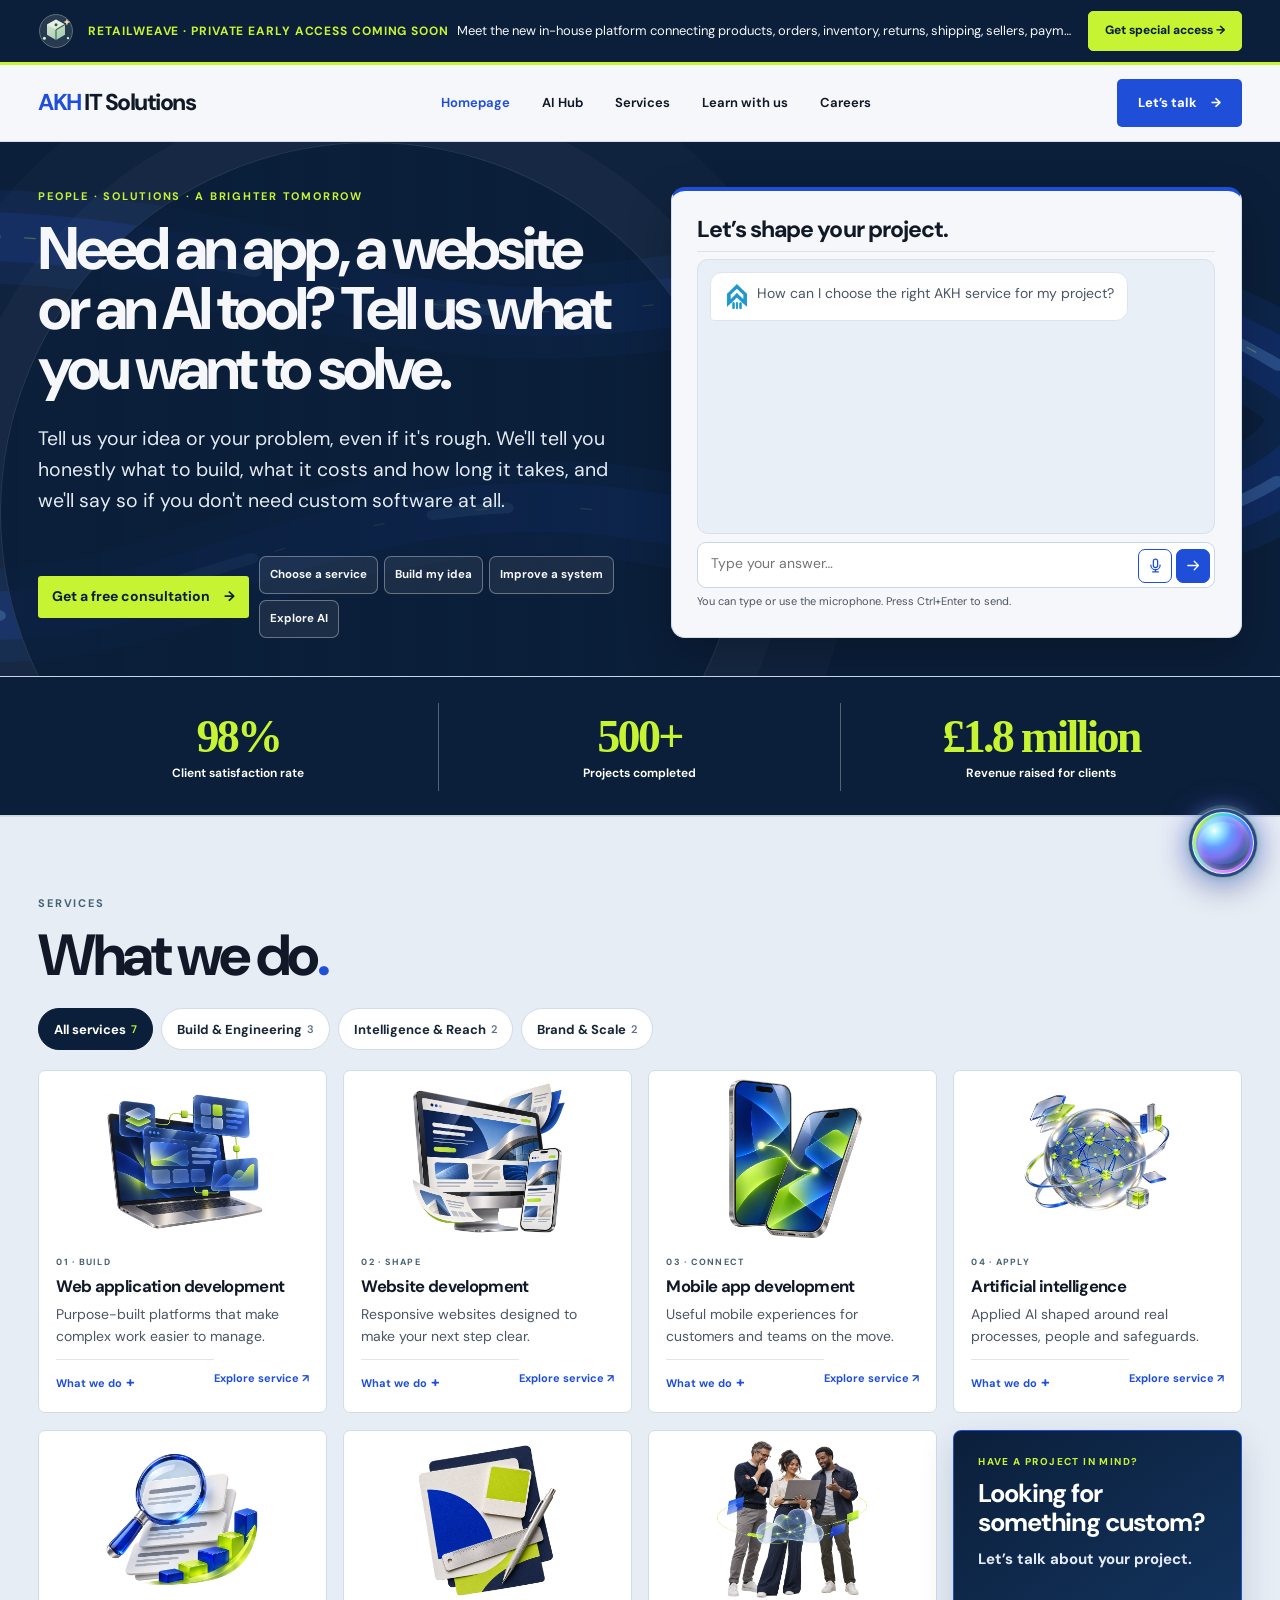
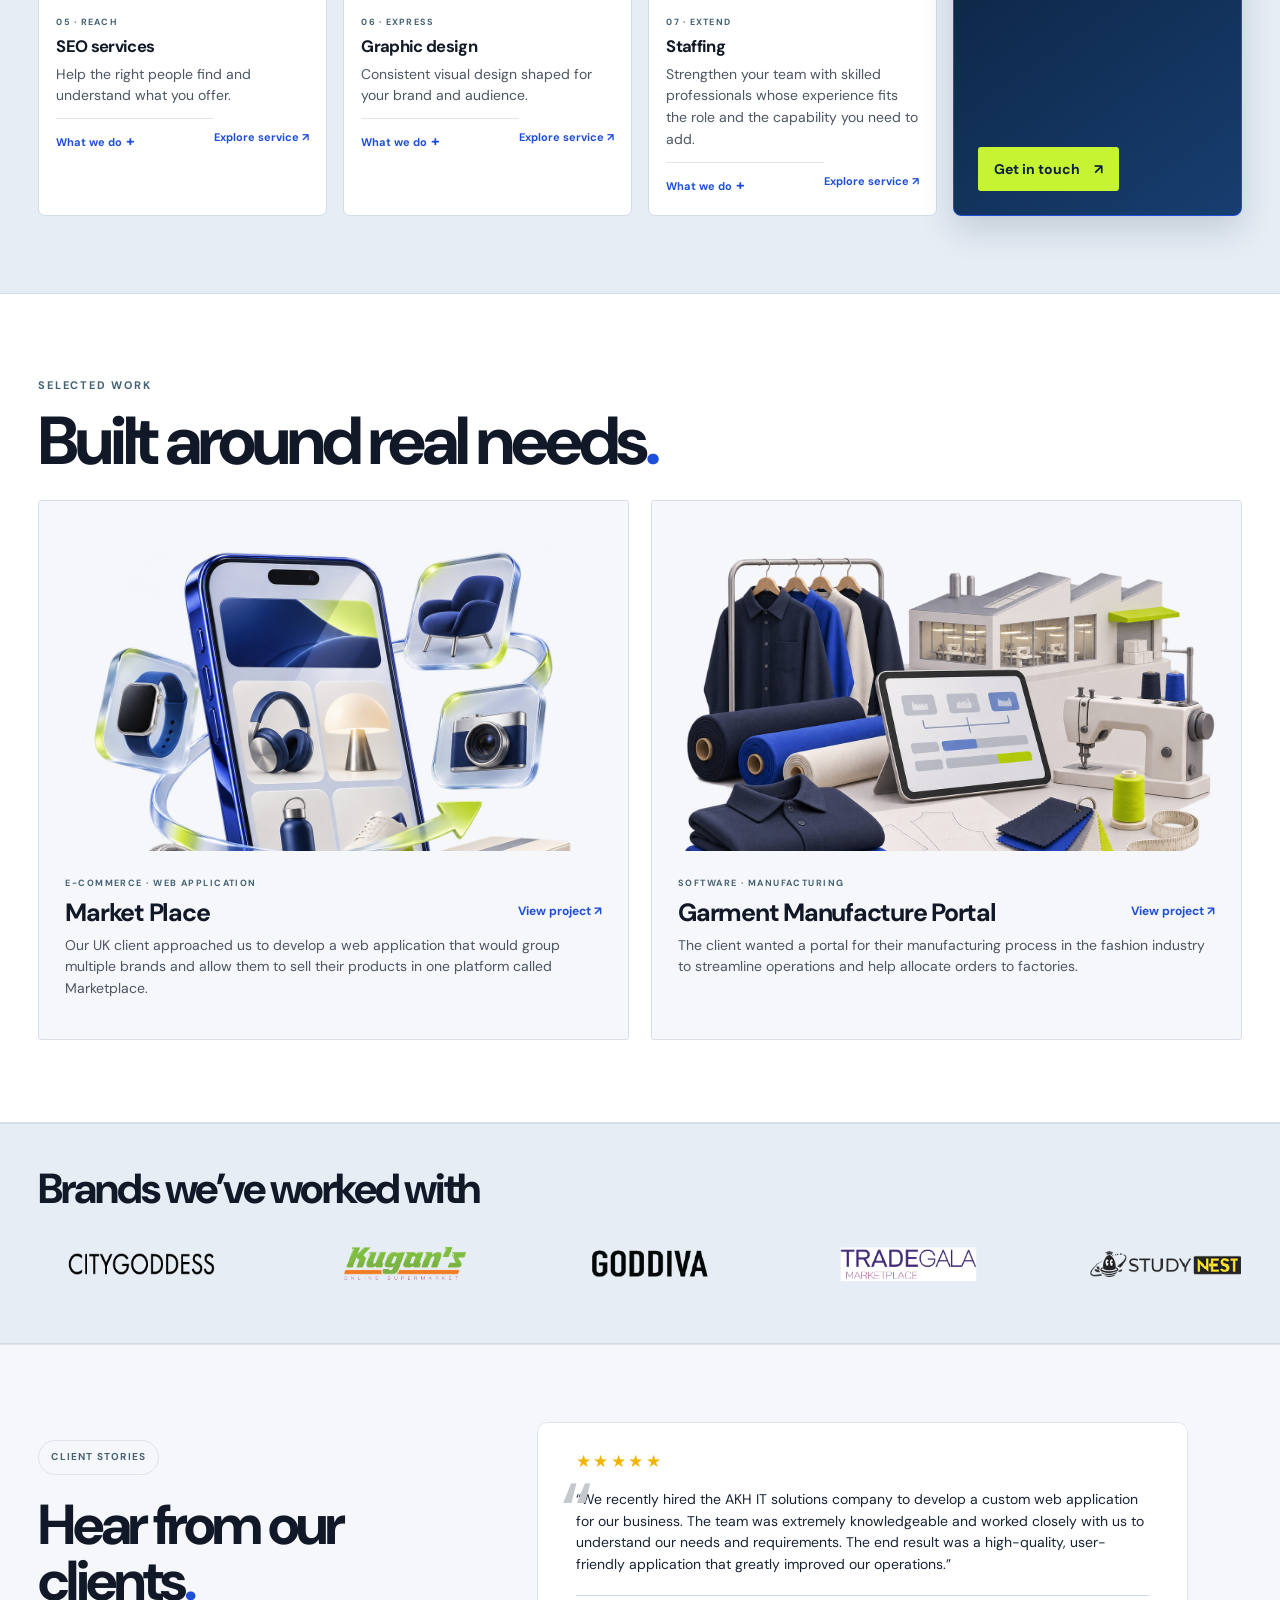
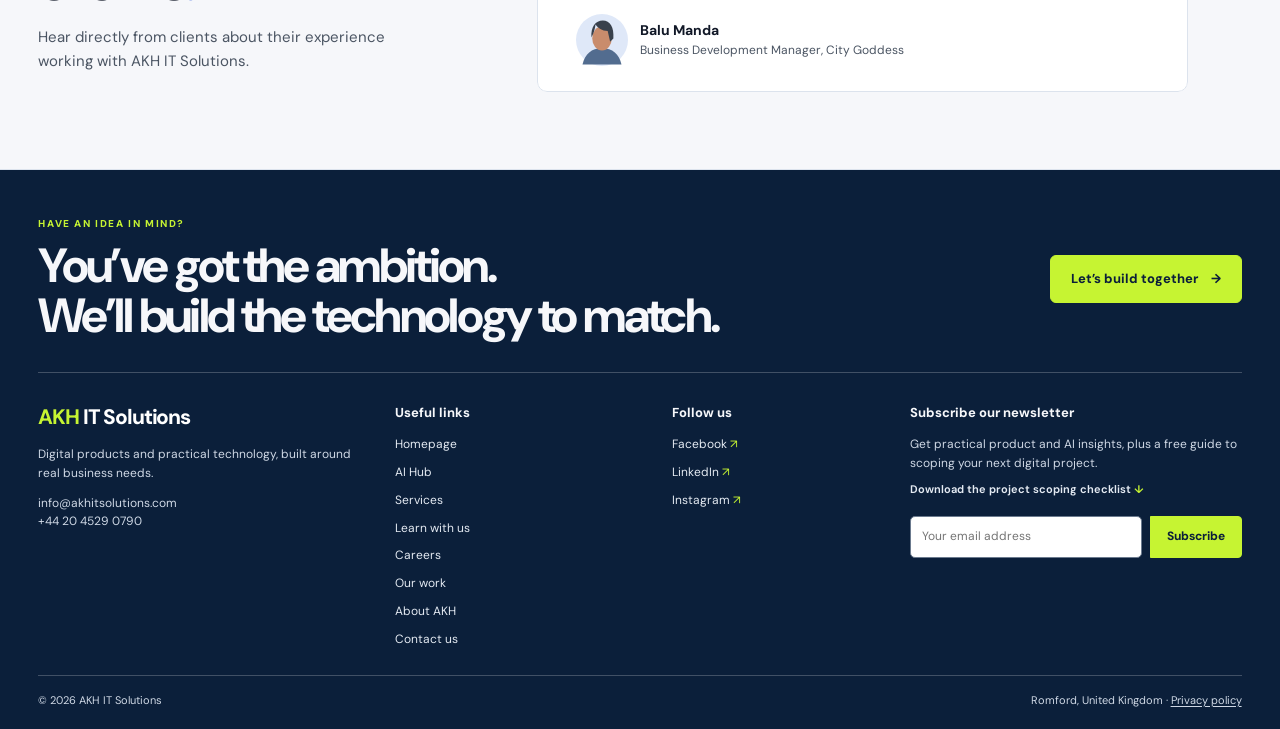
==== site/index.html @ 0c78fd1f "Polish homepage chat and site spacing" ====
<!doctype html>
<html lang="en">
<head>
  <meta charset="utf-8">
  <meta name="viewport" content="width=device-width, initial-scale=1">
  <meta name="theme-color" content="#0B1F3A">
  <meta name="description" content="AKH IT Solutions builds web applications, websites, mobile apps and practical AI solutions for businesses ready to move forward.">
  <meta name="keywords" content="software development, web applications, mobile apps, artificial intelligence, IT solutions">
  <meta name="author" content="akhitsolutions.com">
  <link rel="shortcut icon" href="website/images/favicon.ico">
  <title>Revamped AKHIT | Digital products and technology</title>
  <style>
    :root{--paper:#f8f6f1;--white:#fffefa;--ink:#141a22;--muted:#65707c;--line:#dedbd3;--blue:#205bd5;--blue-dark:#1748ad;--blue-soft:#e8eef8;--terra:#b86c53;--terra-soft:#f3e9e3;--sage:#617a68;--sage-soft:#e9eee8;--width:1380px;--sans:Arial,Helvetica,sans-serif;--display:Arial,Helvetica,sans-serif}
    *{box-sizing:border-box}html{scroll-behavior:smooth;scroll-padding-top:80px}body{margin:0;background:var(--paper);color:var(--ink);font:16px/1.55 var(--sans);-webkit-font-smoothing:antialiased}a{color:inherit;text-decoration:none}button,input,select,textarea{font:inherit}.wrap{width:min(var(--width),calc(100% - 9vw));margin:auto}.eyebrow{margin:0 0 14px;color:#717987;font-size:10px;font-weight:700;letter-spacing:.19em;text-transform:uppercase}.blue-dot{color:var(--blue)}
    .header{position:sticky;top:0;z-index:10;border-bottom:1px solid var(--line);background:rgba(248,246,241,.96);backdrop-filter:blur(10px)}.nav{min-height:76px;display:flex;align-items:center;justify-content:space-between;gap:24px}.brand{font-size:23px;font-weight:800;letter-spacing:-.065em;white-space:nowrap}.brand b{color:var(--blue)}.links{display:flex;align-items:center;gap:clamp(17px,2.8vw,40px);font-size:13px;font-weight:600}.links a:hover,.text-link:hover{color:var(--blue)}.cta{display:inline-flex;align-items:center;justify-content:center;gap:14px;min-height:48px;padding:0 21px;border:0;border-radius:5px;background:var(--blue);color:#fff;font-size:13px;font-weight:700;white-space:nowrap;cursor:pointer;transition:background .2s,transform .2s}.cta:hover{background:var(--blue-dark);transform:translateY(-1px)}.cta-secondary{border:1px solid #9da4ab;background:transparent;color:var(--ink)}.cta-secondary:hover{border-color:var(--ink);background:#fffefa;color:var(--ink)}
    .hero{padding:55px 0 0;background:radial-gradient(ellipse at 82% 0%,#edf0ec 0,transparent 45%),var(--paper)}.hero-grid{display:grid;grid-template-columns:1.04fr .78fr;gap:clamp(40px,6vw,105px);align-items:center}.hero-copy{max-width:740px}.hero h1{max-width:760px;margin:0 0 20px;font:750 clamp(48px,5.5vw,76px)/.99 var(--display);letter-spacing:-.075em}.hero-copy>p:not(.eyebrow){max-width:690px;margin:0 0 17px;color:#545f6c;font-size:clamp(18px,2vw,21px);line-height:1.48}.hero-answers{display:grid;grid-template-columns:1fr 1fr;gap:8px 16px;margin:0 0 22px;padding:0;list-style:none;color:#394653;font-size:12px;line-height:1.42}.hero-answers li{position:relative;padding-left:17px}.hero-answers li:before{content:'✓';position:absolute;left:0;color:var(--blue);font-weight:800}.hero-actions{display:flex;flex-wrap:wrap;gap:12px}.hero-actions .cta{min-width:205px}.hero-actions .cta-secondary{min-width:180px}.hero-actions .play{display:inline-grid;width:21px;height:21px;place-items:center;border:1px solid currentColor;border-radius:50%;font-size:9px}.hero-form{padding:25px 27px;border:1px solid var(--line);border-radius:10px;background:var(--white);box-shadow:0 18px 50px #29251e0d}.hero-form h2{margin:0 0 6px;font:700 25px/1.2 var(--display);letter-spacing:-.05em}.form-intro{margin:0 0 18px;color:var(--muted);font-size:13px}.field{display:block;margin:0 0 13px}.field-label{display:block;margin:0 0 6px;color:#505a65;font-size:11px;font-weight:700}.field input,.field select,.field textarea{display:block;width:100%;padding:11px 12px;border:1px solid #d9d7d0;border-radius:4px;background:#fffefa;color:var(--ink);font:13px var(--sans)}.field textarea{min-height:82px;resize:vertical}.field input:focus,.field select:focus,.field textarea:focus{outline:2px solid #a9c2f4;outline-offset:1px;border-color:var(--blue)}.brief-wrap{position:relative}.brief-wrap textarea{padding-right:82px}.voice-button{position:absolute;right:8px;bottom:8px;display:inline-flex;align-items:center;gap:5px;padding:6px 8px;border:1px solid var(--line);border-radius:4px;background:#f7f5ef;color:#38424e;font-size:10px;font-weight:700;cursor:pointer}.voice-button:hover{border-color:var(--blue);color:var(--blue)}.voice-button[aria-pressed=true]{border-color:var(--terra);background:var(--terra-soft);color:#874d3b}.voice-disclosure{margin:-4px 0 12px;color:#6f7780;font-size:10px;line-height:1.45}.voice-status{min-height:16px;margin:-7px 0 8px;color:#425978;font-size:10px}.form-submit{width:100%;min-height:45px}.form-note{margin:9px 0 0;color:#77808a;font-size:10px;line-height:1.45}
    .proof-band{padding:21px 0 17px;background:linear-gradient(110deg,#18232e,#234b42 70%,#315f50);color:#f7f5ef}.proof-grid{display:grid;grid-template-columns:repeat(3,1fr)}.proof-item{padding:5px 26px;border-right:1px solid #ffffff30;text-align:center}.proof-item:first-child{padding-left:0}.proof-item:last-child{padding-right:0;border:0}.proof-value{display:block;color:#f4c5ae;font:750 clamp(26px,3vw,37px)/1.1 var(--display);letter-spacing:-.06em}.proof-label{display:block;margin-top:4px;color:#f1f0e9;font-size:12px;font-weight:650}.proof-note{margin:12px 0 0;color:#d0d7d0;font-size:9px;text-align:center;letter-spacing:.04em}
    .services{padding:24px 0 27px;border-bottom:1px solid var(--line);background:#f0ede6}.service-grid{display:grid;grid-template-columns:repeat(6,1fr)}.service{min-width:0;padding:3px 15px;border-right:1px solid #d8d4cc}.service:first-child{padding-left:0}.service:last-child{padding-right:0;border:0}.service small{display:block;margin-bottom:8px;color:var(--blue);font-size:9px;font-weight:700;letter-spacing:.11em}.service h2{margin:0 0 4px;font:700 14px/1.25 var(--display);letter-spacing:-.03em}.service p{margin:0;color:var(--muted);font-size:10px;line-height:1.4}.service:hover h2{color:var(--blue)}
    .impact{padding:58px 0 61px;background:linear-gradient(130deg,#e8eee8 0%,#f0ede6 55%,#f4e9e2 100%);border-bottom:1px solid var(--line)}.impact-head{display:grid;grid-template-columns:1fr .82fr;gap:36px;align-items:end;margin-bottom:24px}.impact-head h2,.section-head h2{max-width:700px;margin:0;font:750 clamp(36px,4.6vw,58px)/1 var(--display);letter-spacing:-.07em}.impact-head>p{margin:0;color:#56616a;font-size:14px;line-height:1.6}.impact-body{display:block}.industry-carousel{min-width:0}.industry-controls{display:flex;justify-content:flex-end;gap:8px;margin:0 0 12px}.industry-controls button{width:36px;height:36px;border:1px solid #c8cec7;border-radius:50%;background:#fffefa;color:#24303a;cursor:pointer}.industry-controls button:hover{border-color:var(--blue);color:var(--blue)}.industry-viewport{overflow:hidden;padding:12px 0 20px;touch-action:pan-y}.industry-track{display:flex;align-items:stretch;gap:12px;will-change:transform;transition:transform .55s cubic-bezier(.2,.7,.2,1)}.industry-card{position:relative;flex:0 0 calc((100% - 24px)/3);min-width:0;min-height:238px;padding:20px 18px 16px;border:1px solid #d7d9d1;border-radius:10px;background:rgba(255,254,250,.9);box-shadow:0 8px 26px #2730260b;opacity:.78;transform:scale(.93);transition:transform .45s cubic-bezier(.2,.7,.2,1),box-shadow .35s,opacity .35s}.industry-card.is-active{z-index:1;opacity:1;transform:scale(1.04);box-shadow:0 16px 35px #27302620}.industry-card h3{margin:0 0 8px;font:700 19px/1.2 var(--display);letter-spacing:-.035em}.industry-card>p{margin:0 0 15px;color:#65707c;font-size:12px;line-height:1.5}.industry-card details{margin-top:12px}.industry-card summary{color:var(--blue);font-size:11px;font-weight:700;cursor:pointer;list-style:none}.industry-card summary::-webkit-details-marker{display:none}.industry-card summary:after{content:' +';font-size:14px}.industry-card details[open] summary:after{content:' −'}.industry-card details p{margin:8px 0 0;color:#56616a;font-size:11px;line-height:1.48}.case-link{display:inline-block;margin:6px 11px 0 0;color:var(--blue);font-size:10px;font-weight:700}.industry-dots{display:flex;justify-content:center;gap:7px;margin:0 0 18px}.industry-dots button{width:7px;height:7px;padding:0;border:0;border-radius:10px;background:#aab3ac;cursor:pointer}.industry-dots button[aria-current=true]{width:22px;background:var(--blue)}.ai-panel{display:flex;flex-direction:column;justify-content:space-between;padding:23px;border:1px solid #d8dcd5;border-radius:7px;background:linear-gradient(155deg,#f8f7f1,#e1e8e1)}.ai-panel h3{margin:0 0 8px;font:700 24px/1.12 var(--display);letter-spacing:-.05em}.ai-panel>p{margin:0 0 18px;color:#5c6872;font-size:12px;line-height:1.55}.ai-label{display:block;margin-bottom:8px;color:#737d84;font-size:9px;font-weight:700;letter-spacing:.14em;text-transform:uppercase}.ai-tags{display:flex;flex-wrap:wrap;gap:7px}.ai-tags span{padding:7px 9px;border:1px solid #cbd3cb;border-radius:99px;background:#f8f7f1;color:#34453d;font-size:10px;font-weight:700}.ai-panel .text-link{display:inline-block;margin-top:20px}
    .work{padding:59px 0 65px;background:var(--paper)}.section-head{display:flex;justify-content:space-between;align-items:end;gap:35px;margin-bottom:24px}.section-head h2{font-size:clamp(36px,4.7vw,60px)}.section-head>p{max-width:420px;margin:0 0 5px;color:var(--muted);font-size:14px}.text-link{color:var(--blue);font-size:12px;font-weight:700}.work-grid{display:grid;grid-template-columns:1fr 1fr;gap:20px}.work-card{overflow:hidden;border:1px solid var(--line);background:var(--white)}.work-card>a:first-child{display:block;overflow:hidden}.work-card img{display:block;width:100%;aspect-ratio:1.62;object-fit:cover;transition:transform .5s}.work-card:hover img{transform:scale(1.025)}.work-copy{padding:18px 20px 20px}.work-copy .eyebrow{margin-bottom:7px;font-size:9px}.work-topline{display:flex;justify-content:space-between;align-items:start;gap:15px}.work-topline h3{margin:0 0 7px;font:700 22px/1.2 var(--display);letter-spacing:-.05em}.work-copy>p:not(.eyebrow){margin:0 0 11px;color:var(--muted);font-size:12px;line-height:1.55}.work-topline .text-link{padding-top:4px;white-space:nowrap}
    .clients{overflow:hidden;padding:32px 0 36px;background:linear-gradient(110deg,#244b3d,#213c37 60%,#26364a);color:#f7f5ef}.clients-head{display:flex;align-items:baseline;justify-content:space-between;gap:20px;margin-bottom:16px}.clients-head h2{margin:0;font:750 clamp(25px,3vw,35px)/1.1 var(--display);letter-spacing:-.05em}.clients-head p{margin:0;color:#d2ddd4;font-size:12px}.ticker{overflow:hidden}.ticker-track{display:flex;width:max-content;animation:brand-ticker 28s linear infinite}.client-set{display:flex;flex:0 0 auto;align-items:center;gap:14px;padding-right:14px}.client-name{display:grid;min-width:180px;min-height:66px;place-items:center;padding:12px 20px;border:1px solid #ffffff30;border-radius:4px;background:#ffffff0d;color:#f6f4ed;font-size:17px;font-weight:750;letter-spacing:-.04em;white-space:nowrap}.client-name:nth-child(2),.client-name:nth-child(4){font-family:Georgia,serif;font-style:italic}.ticker:hover .ticker-track,.ticker:focus-within .ticker-track,.ticker.is-paused .ticker-track{animation-play-state:paused}.ticker-controls{display:flex;justify-content:space-between;align-items:center;gap:16px;margin-top:13px;color:#d2ddd4;font-size:10px}.ticker-toggle{padding:5px 9px;border:1px solid #ffffff50;border-radius:3px;background:transparent;color:white;font-size:10px;cursor:pointer}.ticker-toggle:hover{background:#ffffff15}@keyframes brand-ticker{to{transform:translateX(-50%)}}
    .testimonials{padding:49px 0 52px;background:#e9eef5}.testimonial-head{margin-bottom:17px}.testimonial-head h2{margin:0;font:750 clamp(32px,4vw,47px)/1.04 var(--display);letter-spacing:-.065em}.carousel-tools{display:flex;gap:7px}.carousel-tools button{width:38px;height:38px;border:1px solid #c9d0d9;border-radius:50%;background:#f8f8f5;color:#24303a;cursor:pointer}.carousel-tools button:hover{border-color:var(--blue);color:var(--blue)}.quote-viewport{overflow:hidden}.quote-track{display:flex;transition:transform .55s cubic-bezier(.2,.7,.2,1)}.quote-card{position:relative;flex:0 0 100%;display:grid;grid-template-columns:1.4fr .6fr;gap:30px;align-items:center;min-height:170px;padding:23px 28px;border:1px solid #d5dce4;border-radius:7px;background:var(--white);box-shadow:0 9px 30px #202c3a0a}.quote-card>p{margin:0;color:#35414c;font:18px/1.5 Georgia,serif}.quote-mark{position:absolute;top:4px;right:24px;color:#dfb19e;font:75px/.9 Georgia,serif}.quote-person{display:flex;align-items:center;gap:12px;position:relative;z-index:1}.avatar{width:46px;height:46px;flex:none}.quote-person h3{margin:0 0 3px;font:700 12px var(--display)}.quote-person span{display:block;color:var(--muted);font-size:10px;line-height:1.4}.quote-dots{display:flex;justify-content:center;gap:6px;margin-top:12px}.quote-dots button{width:7px;height:7px;padding:0;border:0;border-radius:50%;background:#a8b1bd;cursor:pointer}.quote-dots button[aria-current=true]{width:20px;border-radius:8px;background:var(--blue)}
    .team{padding:51px 0 56px;background:linear-gradient(135deg,#f2eae4,#f6f3ed 48%,#e9eee8)}.team-head{display:flex;justify-content:space-between;align-items:end;gap:30px;margin-bottom:19px}.team-head h2{max-width:600px;margin:0;font:750 clamp(35px,4.4vw,54px)/1 var(--display);letter-spacing:-.07em}.team-head>p{max-width:370px;margin:0;color:#5d6872;font-size:12px}.team-grid{display:grid;grid-template-columns:repeat(3,1fr);gap:14px}.team-card{padding:13px;border:1px solid #dedbd3;border-radius:6px;background:#fffefa}.team-portrait{display:grid;aspect-ratio:1.8;place-items:center;overflow:hidden;border-radius:4px;background:linear-gradient(145deg,#e7edf1,#f3e9e3)}.team-card:nth-child(2) .team-portrait{background:linear-gradient(145deg,#e7eee8,#f1eee5)}.team-card:nth-child(3) .team-portrait{background:linear-gradient(145deg,#e7edf6,#f2e9e1)}.team-portrait svg{width:min(130px,48%);height:auto}.team-card h3{margin:12px 0 2px;font:700 16px var(--display);letter-spacing:-.03em}.team-card>p{margin:0;color:var(--muted);font-size:11px}.team-note{margin:12px 0 0;color:#747d83;font-size:9px}.team-more{display:inline-block;margin-top:13px;color:var(--blue);font-size:11px;font-weight:700}
    .footer{padding:32px 0 18px;background:#171d24;color:#ecece8}.footer-top{display:grid;grid-template-columns:1.2fr .8fr;gap:38px;align-items:center;padding-bottom:23px}.footer h2{margin:0 0 8px;font:700 28px/1.1 var(--display);letter-spacing:-.05em}.footer p{max-width:600px;margin:0;color:#bcc1c4;font-size:12px}.footer-links{display:flex;flex-wrap:wrap;justify-content:flex-end;gap:12px 21px;color:#e3e5e4;font-size:11px}.footer-bottom{display:flex;justify-content:space-between;gap:20px;padding-top:14px;border-top:1px solid #343a40;color:#b4bbc0;font-size:10px}.modal{width:min(680px,calc(100% - 28px));padding:0;border:1px solid #d5d1c8;border-radius:9px;background:var(--white);color:var(--ink);box-shadow:0 22px 80px #12192355}.modal::backdrop{background:#151a20a8;backdrop-filter:blur(3px)}.modal-inner{padding:25px}.modal-top{display:flex;justify-content:space-between;align-items:start;gap:20px}.modal h2{margin:0;font:700 25px/1.2 var(--display);letter-spacing:-.05em}.modal-close{width:34px;height:34px;border:1px solid var(--line);border-radius:50%;background:transparent;cursor:pointer}.video-placeholder{display:grid;min-height:270px;margin-top:19px;place-items:center;background:linear-gradient(145deg,#e6e9e4,#e9e1d8);text-align:center}.video-placeholder span{display:grid;width:58px;height:58px;place-items:center;border:1px solid #9da7a1;border-radius:50%;background:#fffefa;color:var(--blue);font-size:18px}.video-placeholder p{max-width:360px;margin:12px 14px 0;color:#56616a;font-size:12px}.sr-only{position:absolute;width:1px;height:1px;padding:0;margin:-1px;overflow:hidden;clip:rect(0,0,0,0);white-space:nowrap;border:0}
    @media(max-width:1000px){.wrap{width:calc(100% - 52px)}.links{gap:14px}.links a:nth-child(4),.links a:nth-child(5){display:none}.hero-grid{grid-template-columns:1fr .9fr;gap:28px}.hero{padding-top:42px}.hero h1{font-size:clamp(43px,6.2vw,62px)}.hero-form{padding:21px}.service-grid{grid-template-columns:repeat(3,1fr);row-gap:17px}.service:nth-child(3){border-right:0}.service:nth-child(4){padding-left:0}.service:nth-child(n+4){border-top:1px solid #d8d4cc;padding-top:14px}.impact-body{grid-template-columns:1fr}.ai-panel{min-height:190px}.industry-card{flex-basis:calc((100% - 24px)/3)}.team-card h3{font-size:14px}}
    @media(max-width:640px){.wrap{width:calc(100% - 34px)}.nav{min-height:65px}.links{display:none}.brand{font-size:20px}.nav>.cta{min-height:41px;padding-inline:14px;font-size:11px}.hero{padding:32px 0 25px}.hero-grid{grid-template-columns:1fr;gap:23px}.hero h1{font-size:clamp(43px,12vw,61px)}.hero-copy>p:not(.eyebrow){font-size:17px}.hero-answers{grid-template-columns:1fr;gap:7px;margin-bottom:18px;font-size:11px}.hero-actions{gap:8px}.hero-actions .cta{min-width:0;flex:1;padding:0 12px;font-size:11px}.hero-actions .cta-secondary{min-width:0}.hero-form{padding:19px}.proof-band{padding:17px 0 13px}.proof-item{padding:4px 8px}.proof-value{font-size:24px}.proof-label{font-size:9px;line-height:1.3}.proof-note{font-size:8px}.service-grid{grid-template-columns:repeat(2,1fr);row-gap:0}.service{padding:13px 10px;border:0;border-top:1px solid #d8d4cc}.service:nth-child(odd){padding-left:0;border-right:1px solid #d8d4cc}.service:nth-child(even){padding-right:0}.service:nth-child(-n+2){border-top:0}.service:nth-child(3){border-right:1px solid #d8d4cc}.service:nth-child(4){padding-left:10px}.service h2{font-size:12px}.service p{font-size:9px}.impact{padding:39px 0 42px}.impact-head{grid-template-columns:1fr;gap:12px;margin-bottom:18px}.impact-head h2,.section-head h2{font-size:40px}.impact-head>p{font-size:12px}.impact-body{gap:12px}.industry-controls{margin-bottom:4px}.industry-card{flex-basis:72%;min-height:225px;padding:17px 15px}.industry-card h3{font-size:16px}.industry-card>p{font-size:11px}.industry-dots{margin-bottom:12px}.ai-panel{padding:19px}.ai-panel h3{font-size:22px}.work{padding:39px 0 44px}.section-head{display:block;margin-bottom:17px}.section-head>p{margin-top:10px;font-size:12px}.work-grid{grid-template-columns:1fr;gap:13px}.work-copy{padding:15px}.work-topline h3{font-size:19px}.work-copy>p:not(.eyebrow){font-size:11px}.clients{padding:25px 0 29px}.clients-head{display:block}.clients-head h2{font-size:27px}.clients-head p{margin-top:5px;font-size:11px}.client-name{min-width:142px;min-height:54px;font-size:14px}.ticker-controls{font-size:9px}.testimonials{padding:35px 0 38px}.testimonial-head{display:flex;align-items:center}.testimonial-head h2{font-size:33px}.carousel-tools button{width:33px;height:33px}.quote-card{grid-template-columns:1fr;gap:15px;padding:19px 18px;min-height:220px}.quote-card>p{font-size:16px}.quote-person{margin-top:0}.team{padding:38px 0 41px}.team-head{display:block}.team-head h2{font-size:40px}.team-head>p{margin-top:10px;font-size:11px}.team-grid{grid-template-columns:1fr;gap:10px}.team-card{display:grid;grid-template-columns:90px 1fr;column-gap:14px;align-items:center;padding:10px}.team-portrait{grid-row:span 2;aspect-ratio:1}.team-portrait svg{width:68px}.team-card h3{align-self:end;margin:0 0 3px;font-size:15px}.team-card>p{align-self:start}.team-note{font-size:8px}.footer-top{grid-template-columns:1fr;gap:18px}.footer-links{justify-content:flex-start}.footer-bottom{flex-direction:column;gap:6px}.video-placeholder{min-height:210px}.modal-inner{padding:19px}}
    @media(prefers-reduced-motion:reduce){html{scroll-behavior:auto}.ticker-track{animation:none}.work-card img,.industry-card,.cta{transition:none}.quote-track,.industry-track{transition:none}}
    .team{padding:53px 0 56px;background:linear-gradient(125deg,#f0e9e4 0%,#f7f5ef 48%,#e8eee9 100%)}.team-head{display:grid;grid-template-columns:1fr .75fr;align-items:end}.team-grid{grid-template-columns:repeat(3,minmax(0,1fr));gap:17px}.team-card{padding:13px 13px 16px;border-radius:7px}.team-portrait{position:relative;aspect-ratio:1.2}.team-portrait svg:first-child{width:min(155px,50%)}.team-socials{position:absolute;right:10px;bottom:10px;left:10px;display:flex;justify-content:center;align-items:center;gap:17px;min-height:34px;border:1px solid #ffffff60;border-radius:5px;background:#1e28318f;color:#fff;backdrop-filter:blur(8px)}.team-socials>span,.team-socials svg{display:block;width:17px;height:17px;color:#fff;fill:none;font-family:Arial,sans-serif;font-size:15px;font-weight:700;line-height:17px;text-align:center}.team-socials .social-in{font-size:12px}.team-socials .social-f{font-family:Arial,sans-serif;font-size:19px}.team-socials .social-x path{stroke:#fff;stroke-width:2;fill:none}.team-socials .social-dot{fill:#fff;stroke:none}.team-card h3{margin-top:13px;font-size:17px}.team-card>p{font-size:11px}.team-note{margin-top:14px}
    .testimonials{padding:64px 0 68px;background:linear-gradient(135deg,#e8eef5 0%,#f0f3f5 58%,#e7ecef 100%)}.testimonial-layout{display:grid;grid-template-columns:.78fr 1.22fr;gap:clamp(30px,5vw,78px);align-items:center}.testimonial-copy h2{max-width:470px;margin:0 0 16px;font:750 clamp(36px,4.5vw,56px)/1.02 var(--display);letter-spacing:-.07em}.testimonial-copy>p:not(.eyebrow){max-width:420px;margin:0;color:#596675;font-size:15px;line-height:1.6}.testimonial-copy .eyebrow{color:var(--blue)}.quote-dots{justify-content:flex-start;gap:8px;margin-top:28px}.quote-dots button{width:9px;height:9px}.quote-dots button[aria-current=true]{width:27px}.testimonial-stage{min-width:0}.carousel-tools{justify-content:flex-end;margin-bottom:12px}.quote-viewport{overflow:hidden;border-radius:9px}.quote-track{align-items:stretch}.quote-card{flex:0 0 100%;grid-template-columns:1fr;align-content:space-between;gap:25px;min-height:340px;padding:34px 36px 28px;border:1px solid #d6dde5;border-radius:9px;background:#fffefa;box-shadow:0 18px 48px #23374a12;transition:transform .55s cubic-bezier(.2,.7,.2,1),opacity .4s}.quote-card>p{max-width:660px;color:#29333e;font:clamp(17px,1.7vw,22px)/1.55 Georgia,serif}.quote-mark{top:12px;right:25px;font-size:78px}.quote-person{align-self:end;padding-top:17px;border-top:1px solid #e0e3e6}.quote-person h3{font-size:14px}.quote-person span{font-size:12px}.avatar{width:52px;height:52px}
    .footer{padding:0 0 18px;background:#171d24;color:#ecece8}.footer-cta{display:flex;justify-content:space-between;align-items:center;gap:30px;padding:38px 0 34px;border-bottom:1px solid #343a40}.footer-cta .eyebrow{margin-bottom:9px;color:#c4ccd1}.footer-cta h2{max-width:760px;margin:0;font:750 clamp(31px,4.3vw,52px)/1.04 var(--display);letter-spacing:-.065em}.footer-cta .cta{flex:none}.footer-grid{display:grid;grid-template-columns:1.15fr .78fr .78fr 1.1fr;gap:30px;padding:29px 0 27px}.footer-grid h3{margin:3px 0 13px;color:#f4f4f0;font-size:14px;line-height:1.3}.footer-brand .brand{font-size:21px}.footer-about>p,.footer-contact,.newsletter p{margin:12px 0 0;color:#bac1c7;font-size:11px;line-height:1.6}.footer-contact a:hover,.footer-nav a:hover,.footer-social a:hover{color:#9dbbff}.footer-nav,.footer-social{display:grid;gap:9px;color:#bac1c7;font-size:11px}.footer-nav a,.footer-social a{width:max-content;max-width:100%}.footer-social span{color:#a9b4bf}.newsletter-control{display:block}.newsletter-control input{width:100%;min-width:0;min-height:42px;padding:0 12px;border:1px solid #56616c;border-radius:4px 0 0 4px;background:#fffefa;color:#171d24;font-size:12px}.newsletter-button{display:block;width:100%;min-height:40px;margin-top:8px;border:0;border-radius:4px;background:#f1f0eb;color:#171d24;font-size:12px;font-weight:700;cursor:default}.newsletter p{margin-top:8px;font-size:9px}.footer-bottom{padding-top:15px;border-top:1px solid #343a40}
    @media(max-width:1000px){.team-grid{gap:12px}.team-socials{gap:12px}.footer-grid{grid-template-columns:repeat(2,minmax(0,1fr));gap:25px}.testimonial-layout{grid-template-columns:.72fr 1.28fr;gap:30px}}
    @media(max-width:640px){.team{padding:38px 0 41px}.team-head{display:block}.team-grid{grid-template-columns:1fr;gap:12px}.team-card{display:grid;grid-template-columns:90px 1fr;column-gap:14px;align-items:center;padding:10px}.team-portrait{grid-row:span 2;aspect-ratio:1}.team-portrait svg:first-child{width:68px}.team-card h3{align-self:end;margin:0 0 3px;font-size:15px}.team-card>p{align-self:start}.team-socials{right:3px;bottom:3px;left:3px;gap:6px;min-height:25px}.team-socials>span,.team-socials svg{width:13px;height:13px;font-size:12px;line-height:13px}.team-socials .social-in{font-size:9px}.team-socials .social-f{font-size:15px}.team-note{font-size:8px}.testimonials{padding:40px 0 44px}.testimonial-layout{grid-template-columns:1fr;gap:23px}.testimonial-copy h2{font-size:39px}.testimonial-copy>p:not(.eyebrow){font-size:12px}.quote-dots{margin-top:17px}.carousel-tools{margin-bottom:9px}.quote-card{min-height:300px;padding:26px 21px 22px;gap:18px}.quote-card>p{font-size:16px}.quote-mark{right:15px;font-size:62px}.quote-person{gap:10px}.quote-person span{font-size:10px}.footer-cta{display:block;padding:31px 0 25px}.footer-cta h2{font-size:35px}.footer-cta .cta{margin-top:17px}.footer-grid{grid-template-columns:1fr 1fr;gap:24px 18px;padding:24px 0}.footer-grid h3{font-size:13px}.newsletter-control input,.newsletter-button{font-size:11px}.footer-bottom{flex-direction:column;gap:7px}}
    .skip-link{position:absolute;top:-60px;left:12px;z-index:30;padding:10px 14px;background:#fff;color:var(--ink)}.skip-link:focus{top:12px}
    .mobile-menu{display:none;position:relative}.mobile-menu summary{display:grid;min-width:40px;min-height:40px;place-items:center;border:1px solid var(--line);border-radius:4px;background:var(--white);cursor:pointer;list-style:none}.mobile-menu summary::-webkit-details-marker{display:none}.mobile-menu nav{position:absolute;top:calc(100% + 8px);right:0;z-index:20;display:grid;min-width:190px;padding:8px;border:1px solid var(--line);border-radius:6px;background:var(--white);box-shadow:0 12px 30px #20242a20}.mobile-menu nav a{padding:10px 12px;border-radius:3px;font-size:13px}.mobile-menu nav a:hover{background:var(--blue-soft);color:var(--blue)}
    .privacy-notice{position:fixed;right:18px;bottom:18px;z-index:40;width:min(500px,calc(100% - 36px));padding:16px 18px;border:1px solid #454d56;border-radius:6px;background:#171d24;color:#f1f1ed;box-shadow:0 10px 30px #1118;font-size:12px}.privacy-notice a{color:#a9c4ff;text-decoration:underline}.privacy-notice>div{display:flex;gap:8px;margin-top:11px}.privacy-notice button{padding:6px 13px;border:1px solid #9ba4ae;border-radius:3px;background:#f4f4ef;color:#171d24;font-size:11px;font-weight:700;cursor:pointer}.privacy-notice button.decline{background:transparent;color:#fff}
    @media(max-width:640px){.mobile-menu{display:block}.header .links{display:none}.nav{gap:10px}.brand{font-size:18px}.nav>.cta{min-height:41px;padding:0 12px;font-size:11px}.mobile-menu summary{min-width:36px;min-height:36px}}
    #preview-newsletter{display:grid;grid-template-columns:minmax(0,1fr) auto;gap:8px}#preview-newsletter .newsletter-button{width:auto;margin-top:0;padding:0 16px;border-radius:0 4px 4px 0}#preview-newsletter>p{grid-column:1/-1}
    .launch-bar{position:relative;z-index:11;background:linear-gradient(105deg,#17232d,#24483e);color:#f7f5ef}.launch-inner{display:flex;align-items:center;justify-content:space-between;gap:20px;min-height:54px;padding:8px 0}.launch-copy{margin:0;color:#e5e9e4;font-size:12px;line-height:1.4}.launch-copy strong{margin-right:8px;color:#f4c5ae;font-size:11px;letter-spacing:.08em;text-transform:uppercase}.launch-button{flex:none;min-height:36px;padding:0 14px;border:1px solid #d6ded7;border-radius:4px;background:transparent;color:#fff;font-size:11px;font-weight:700;cursor:pointer}.launch-button:hover{background:#ffffff18}.launch-intro{max-width:500px;margin:16px 0;color:#56616a;font-size:13px;line-height:1.55}.waitlist-form{display:grid;grid-template-columns:minmax(0,1fr) auto;align-items:end;gap:12px}.waitlist-form .field{margin:0}.waitlist-form .field-label{font-size:12px}.waitlist-form input,.waitlist-form .cta{min-height:46px}.waitlist-note{min-height:20px;margin:12px 0 0;color:#596675;font-size:11px;line-height:1.5}.waitlist-note:empty{display:none}
    @media(max-width:640px){.launch-inner{align-items:flex-start;flex-direction:column;gap:7px;padding:10px 0}.launch-copy{font-size:11px}.launch-copy strong{display:block;margin:0 0 2px;font-size:10px}.launch-button{min-height:33px}.waitlist-form{grid-template-columns:1fr}.waitlist-form .cta{width:100%}}
  </style>
  <link rel="stylesheet" href="website/css/homepage-refinements.css">
  <link rel="stylesheet" href="website/css/revamped.css">
  <link rel="stylesheet" href="website/css/homepage-blue-lime.css?v=20261019-blue-lime-2">
<link rel="stylesheet" href="website/css/shared-shell.css">
<link rel="stylesheet" href="website/css/akhit-unified.css?v=20261105-shared-footer">
<link rel="stylesheet" href="website/css/homepage-refresh.css?v=20261105-footer-contrast">
<link rel="stylesheet" href="website/css/assistant-consistency.css?v=20261104-mic-clear">
  <link rel="stylesheet" href="website/css/header-consistency.css?v=20261104-five-page-consistency">
  <link rel="stylesheet" href="website/css/responsive-system.css?v=20261105-breakpoints">
  <link rel="stylesheet" href="website/css/annotation-refinements.css?v=20261106">
  <link rel="stylesheet" href="website/css/spacing-refinements.css?v=20261106">
</head>
<body class="homepage-page" data-assistant-context="home">
  <a class="skip-link" href="#main-content">Skip to content</a>
  <section class="launch-bar" aria-label="RetailWeave in-house product announcement"><div class="wrap launch-inner"><img class="launch-mascot" src="website/images/home/retailweave-mark.svg" alt=""><p class="launch-copy"><strong>RetailWeave · Private early access coming soon</strong><span class="launch-description"> Meet the new in-house platform connecting products, orders, inventory, returns, shipping, sellers, payments, finance and reporting.</span></p><button class="launch-button" id="open-waitlist" type="button" aria-haspopup="dialog" aria-controls="waitlist-dialog">Get special access <span aria-hidden="true">→</span></button></div></section>
  <header class="header" id="top"><div class="wrap nav"><a class="brand" href="#top" aria-label="AKH IT Solutions home"><b>AKH</b> IT Solutions</a><nav class="links" aria-label="Main navigation"><a href="#top" aria-current="page">Homepage</a><a href="service/artificial-intelligence.html">AI Hub</a><a href="services.html">Services</a><a href="learn-with-us.html">Learn with us</a><a href="careers.html">Careers</a></nav><details class="mobile-menu"><summary aria-label="Open navigation"><span aria-hidden="true">☰</span><span class="sr-only">Menu</span></summary><nav aria-label="Mobile navigation"><a href="#top" aria-current="page">Homepage</a><a href="service/artificial-intelligence.html">AI Hub</a><a href="services.html">Services</a><a href="learn-with-us.html">Learn with us</a><a href="careers.html">Careers</a></nav></details><a class="cta" href="https://avinashgit26.github.io/akhit-solutions-redesign/contact-us.html">Let’s talk <span aria-hidden="true">→</span></a></div></header>
  <main id="main-content">
    <section class="hero"><div class="wrap"><div class="hero-grid">
      <div class="hero-copy"><p class="eyebrow">People · solutions · a brighter tomorrow</p><h1>Need an app, a website or an AI tool? Tell us what you want to solve.</h1><p>Tell us your idea or your problem, even if it's rough. We'll tell you honestly what to build, what it costs and how long it takes, and we'll say so if you don't need custom software at all.</p><div class="hero-action-row">
        <div class="hero-actions"><a class="cta" href="https://avinashgit26.github.io/akhit-solutions-redesign/contact-us.html">Get a free consultation <span aria-hidden="true">→</span></a></div>
        <div class="hero-answers" role="group" aria-label="Ask AKH for guidance">
          <button class="hero-answer" type="button" data-ask-akh="How can I choose the right AKH service for my project?">Choose a service</button>
          <button class="hero-answer" type="button" data-ask-akh="Can AKH build a website or app from my existing design?">Build my idea</button>
          <button class="hero-answer" type="button" data-ask-akh="Can AKH improve an existing web application or system?">Improve a system</button>
          <button class="hero-answer" type="button" data-ask-akh="How can AI and workflow automation save my business time or money?">Explore AI</button>
        </div>
      </div>
      </div>
      <div class="hero-chat-stage">
      <aside class="hero-intake" aria-labelledby="brief-title">
        <div class="hero-intake-heading">
          <div><h2 id="brief-title">Let’s shape your project.</h2></div>
        </div>
        <div class="intake-thread" id="project-intake-thread" role="log" aria-live="polite" aria-relevant="additions">
          <p class="intake-message intake-message--guide"><img class="intake-guide-mark" src="website/images/home/akh-logo-mark.png" alt="" aria-hidden="true" width="28" height="30" draggable="false"><span class="intake-message-copy">How can I choose the right AKH service for my project?</span></p>
        </div>
        <form class="intake-composer" id="project-intake-form" novalidate>
          <label class="sr-only" for="project-intake-input">Your project details</label>
          <label class="sr-only" for="project-intake-email">Work email address</label>
          <div class="intake-composer-field">
            <textarea id="project-intake-input" rows="1" maxlength="1200" placeholder="Type your answer…" required></textarea>
            <input id="project-intake-email" type="email" maxlength="254" autocomplete="email" placeholder="Your work email address" hidden>
            <button class="intake-voice" id="project-intake-voice" type="button" aria-label="Use voice input" title="Use voice input" aria-pressed="false" aria-describedby="project-intake-status"><svg viewBox="0 0 24 24" aria-hidden="true" focusable="false"><rect x="9" y="3" width="6" height="12" rx="3"/><path d="M5.5 11.5a6.5 6.5 0 0 0 13 0M12 18v3m-4 0h8"/></svg></button>
            <button class="intake-send" type="submit" aria-label="Send answer"><svg viewBox="0 0 24 24" aria-hidden="true" focusable="false"><path d="M4 12h15m-6-6 6 6-6 6"/></svg></button>
          </div>
        </form>
        <p class="intake-status" id="project-intake-status" role="status" aria-live="polite">You can type or use the microphone. Press Ctrl+Enter to send.</p>
        <button class="intake-reset" id="project-intake-reset" type="button" hidden>Start a new brief</button>
      </aside>
      </div>
    </div></div>
    <div class="home-hero-abstract" aria-hidden="true">
      <svg class="home-hero-river home-hero-river--desktop" viewBox="0 0 1600 900" preserveAspectRatio="none" focusable="false">
        <path class="river-bed" d="M-100 160 C170 145 360 250 585 280 C830 312 1000 205 1220 225 C1410 243 1540 320 1630 405 C1710 482 1620 590 1445 655 C1235 733 1005 675 808 631 C580 580 400 666 208 746 C90 795 0 810 -100 790"/>
        <path class="river-channel" d="M-100 160 C170 145 360 250 585 280 C830 312 1000 205 1220 225 C1410 243 1540 320 1630 405 C1710 482 1620 590 1445 655 C1235 733 1005 675 808 631 C580 580 400 666 208 746 C90 795 0 810 -100 790"/>
        <path class="river-current river-current--wide" d="M-100 160 C170 145 360 250 585 280 C830 312 1000 205 1220 225 C1410 243 1540 320 1630 405 C1710 482 1620 590 1445 655 C1235 733 1005 675 808 631 C580 580 400 666 208 746 C90 795 0 810 -100 790"/>
        <path class="river-current river-current--fine" d="M-100 160 C170 145 360 250 585 280 C830 312 1000 205 1220 225 C1410 243 1540 320 1630 405 C1710 482 1620 590 1445 655 C1235 733 1005 675 808 631 C580 580 400 666 208 746 C90 795 0 810 -100 790"/>
      </svg>
      <svg class="home-hero-river home-hero-river--mobile" viewBox="0 0 430 1450" preserveAspectRatio="none" focusable="false">
        <path class="river-bed" d="M-70 115 C95 160 310 176 440 325 C545 445 520 565 415 690 C310 816 135 855 -25 990 C-140 1088 -58 1236 -92 1370"/>
        <path class="river-channel" d="M-70 115 C95 160 310 176 440 325 C545 445 520 565 415 690 C310 816 135 855 -25 990 C-140 1088 -58 1236 -92 1370"/>
        <path class="river-current river-current--wide" d="M-70 115 C95 160 310 176 440 325 C545 445 520 565 415 690 C310 816 135 855 -25 990 C-140 1088 -58 1236 -92 1370"/>
        <path class="river-current river-current--fine" d="M-70 115 C95 160 310 176 440 325 C545 445 520 565 415 690 C310 816 135 855 -25 990 C-140 1088 -58 1236 -92 1370"/>
      </svg>
    </div>
  </section>

    <section class="proof-band" aria-label="Company impact highlights"><div class="wrap"><div class="proof-grid"><div class="proof-item"><strong class="proof-value" data-count="98" data-suffix="%">98%</strong><span class="proof-label">Client satisfaction rate</span></div><div class="proof-item"><strong class="proof-value" data-count="500" data-suffix="+">500+</strong><span class="proof-label">Projects completed</span></div><div class="proof-item"><strong class="proof-value" data-count="1.8" data-prefix="£" data-suffix=" million" data-decimals="1">£1.8 million</strong><span class="proof-label">Revenue raised for clients</span></div></div></div></section>
    <section class="impact home-services" id="impact"><div class="wrap"><div class="impact-head"><div><p class="eyebrow">Services</p><h2>What we do<span class="blue-dot">.</span></h2></div></div><div class="home-service-tabs" role="tablist" aria-label="Filter services">
  <button class="home-service-tab" id="service-tab-all" type="button" role="tab" aria-selected="true" aria-controls="home-service-panel" tabindex="0" data-service-filter="all">All services <span>7</span></button>
  <button class="home-service-tab" id="service-tab-build" type="button" role="tab" aria-selected="false" aria-controls="home-service-panel" tabindex="-1" data-service-filter="build">Build &amp; Engineering <span>3</span></button>
  <button class="home-service-tab" id="service-tab-intelligence" type="button" role="tab" aria-selected="false" aria-controls="home-service-panel" tabindex="-1" data-service-filter="intelligence">Intelligence &amp; Reach <span>2</span></button>
  <button class="home-service-tab" id="service-tab-scale" type="button" role="tab" aria-selected="false" aria-controls="home-service-panel" tabindex="-1" data-service-filter="scale">Brand &amp; Scale <span>2</span></button>
</div>
<section class="home-service-panel" id="home-service-panel" role="tabpanel" aria-labelledby="service-tab-all" tabindex="0">
  <div class="home-service-grid">
    <article class="home-service-card" data-service-category="build"><img src="website/images/home/services/service-web-app-cutout.png" alt="Editorial scene representing web application development" loading="lazy"><div class="home-service-copy"><p class="eyebrow">01 · Build</p><h3>Web application development</h3><p>Purpose-built platforms that make complex work easier to manage.</p><details><summary>What we do</summary><ul><li>ERP and finance tools</li><li>CRM systems</li><li>HR and workforce platforms</li><li>Reservation, appointment and logistics workflows</li></ul></details><a class="case-link" href="services.html#web-application-development">Explore service <span aria-hidden="true">↗</span></a></div></article>
    <article class="home-service-card" data-service-category="build"><img src="website/images/home/services/service-website-cutout.png" alt="Editorial scene representing website development" loading="lazy"><div class="home-service-copy"><p class="eyebrow">02 · Shape</p><h3>Website development</h3><p>Responsive websites designed to make your next step clear.</p><details><summary>What we do</summary><ul><li>Responsive business websites</li><li>E-commerce storefronts and order flows</li><li>CMS publishing</li><li>Page-speed and organic-search improvements</li></ul></details><a class="case-link" href="services.html#website-development">Explore service <span aria-hidden="true">↗</span></a></div></article>
    <article class="home-service-card" data-service-category="build"><img src="website/images/home/services/service-mobile-app-cutout.png" alt="Editorial scene representing mobile app development" loading="lazy"><div class="home-service-copy"><p class="eyebrow">03 · Connect</p><h3>Mobile app development</h3><p>Useful mobile experiences for customers and teams on the move.</p><details><summary>What we do</summary><ul><li>Native iOS and Android apps</li><li>Cross-platform applications</li><li>Enterprise mobility</li><li>UX, security, performance and ongoing maintenance</li></ul></details><a class="case-link" href="services.html#mobile-app-development">Explore service <span aria-hidden="true">↗</span></a></div></article>
    <article class="home-service-card" data-service-category="intelligence"><img src="website/images/home/services/service-ai-cutout.png" alt="Editorial scene representing applied artificial intelligence" loading="lazy"><div class="home-service-copy"><p class="eyebrow">04 · Apply</p><h3>Artificial intelligence</h3><p>Applied AI shaped around real processes, people and safeguards.</p><details><summary>What we do</summary><ul><li>Map existing processes</li><li>Identify repeated work and information gaps</li><li>Explore assistants, knowledge search, automation and AI product features</li><li>Evaluate with safeguards and human review</li></ul></details><a class="case-link" href="services.html#artificial-intelligence">Explore service <span aria-hidden="true">↗</span></a></div></article>
    <article class="home-service-card" data-service-category="intelligence"><img src="website/images/home/services/service-seo-cutout.png" alt="Editorial scene representing search strategy and SEO" loading="lazy"><div class="home-service-copy"><p class="eyebrow">05 · Reach</p><h3>SEO services</h3><p>Help the right people find and understand what you offer.</p><details><summary>What we do</summary><ul><li>Analyse market demand and competitors</li><li>Plan content and keywords</li><li>Improve page content and metadata</li><li>Optimise landing pages and link profiles</li></ul></details><a class="case-link" href="services.html#seo-services">Explore service <span aria-hidden="true">↗</span></a></div></article>
    <article class="home-service-card" data-service-category="scale"><img src="website/images/home/services/service-graphic-design-cutout.png" alt="Editorial scene representing graphic design" loading="lazy"><div class="home-service-copy"><p class="eyebrow">06 · Express</p><h3>Graphic design</h3><p>Consistent visual design shaped for your brand and audience.</p><details><summary>What we do</summary><ul><li>Logos and visual identity</li><li>Print materials</li><li>Website graphics</li><li>Social media content</li></ul></details><a class="case-link" href="services.html#graphic-design">Explore service <span aria-hidden="true">↗</span></a></div></article>
    <article class="home-service-card" data-service-category="scale"><img src="website/images/home/services/service-tech-staffing-cutout.png" alt="Editorial scene representing experienced professionals joining a team" loading="lazy"><div class="home-service-copy"><p class="eyebrow">07 · Extend</p><h3>Staffing</h3><p>Strengthen your team with skilled professionals whose experience fits the role and the capability you need to add.</p><details><summary>What we do</summary><ul><li>Technology professionals</li><li>Marketing specialists</li><li>Administration professionals</li><li>Operations support shaped around your team</li></ul></details><a class="case-link" href="services.html#tech-staffing">Explore service <span aria-hidden="true">↗</span></a></div></article>
    <article class="home-service-cta home-service-cta-card">
      <div><p class="eyebrow">Have a project in mind?</p><h3>Looking for something custom?</h3><p>Let’s talk about your project.</p></div>
      <a class="cta" href="https://avinashgit26.github.io/akhit-solutions-redesign/contact-us.html">Get in touch <span aria-hidden="true">↗</span></a>
    </article>
  </div>
</section>
</div></section>
<section class="work" id="selected-work"><div class="wrap"><div class="section-head"><div><p class="eyebrow">Selected work</p><h2>Built around real needs<span class="blue-dot">.</span></h2></div></div><div class="work-grid">
      <article class="work-card"><a href="https://avinashgit26.github.io/akhit-solutions-redesign/portfolio/market-place.html"><img src="website/images/home/selected-marketplace-scene.png" alt="Marketplace digital product scene"></a><div class="work-copy"><p class="eyebrow">E-commerce · Web application</p><div class="work-topline"><h3>Market Place</h3><a class="text-link" href="https://avinashgit26.github.io/akhit-solutions-redesign/portfolio/market-place.html" target="_blank" rel="noopener noreferrer">View project ↗</a></div><p>Our UK client approached us to develop a web application that would group multiple brands and allow them to sell their products in one platform called Marketplace.</p></div></article>
      <article class="work-card"><a href="https://avinashgit26.github.io/akhit-solutions-redesign/portfolio/garment-manufacture-portal.html"><img src="website/images/home/selected-garment-manufacturing-scene.png" alt="Garment manufacturing portal product scene"></a><div class="work-copy"><p class="eyebrow">Software · Manufacturing</p><div class="work-topline"><h3>Garment Manufacture Portal</h3><a class="text-link" href="https://avinashgit26.github.io/akhit-solutions-redesign/portfolio/garment-manufacture-portal.html" target="_blank" rel="noopener noreferrer">View project ↗</a></div><p>The client wanted a portal for their manufacturing process in the fashion industry to streamline operations and help allocate orders to factories.</p></div></article>
    </div></div></section>
    <section class="clients" aria-label="AKH client brands"><div class="wrap"><div class="clients-head"><h2>Brands we’ve worked with</h2></div><div class="ticker" id="client-ticker" role="region" aria-label="Client names scrolling horizontally"><div class="ticker-track"><div class="client-set"><span class="client-name"><img class="client-logo" src="website/images/clients/citygoddess.png" alt="CityGoddess"></span><span class="client-name"><img class="client-logo" src="website/images/clients/kugans.png" alt="Kugans"></span><span class="client-name"><img class="client-logo" src="website/images/clients/goddiva.png" alt="GODDIVA"></span><span class="client-name"><img class="client-logo" src="website/images/clients/tradegala.png" alt="TRADEGALA"></span><span class="client-name"><img class="client-logo" src="website/images/clients/study-nest.png" alt="StudyNest"></span></div><div class="client-set" aria-hidden="true"><span class="client-name"><img class="client-logo" src="website/images/clients/citygoddess.png" alt="CityGoddess"></span><span class="client-name"><img class="client-logo" src="website/images/clients/kugans.png" alt="Kugans"></span><span class="client-name"><img class="client-logo" src="website/images/clients/goddiva.png" alt="GODDIVA"></span><span class="client-name"><img class="client-logo" src="website/images/clients/tradegala.png" alt="TRADEGALA"></span><span class="client-name"><img class="client-logo" src="website/images/clients/study-nest.png" alt="StudyNest"></span></div></div></div></div></section>

<section class="testimonials"><div class="wrap"><div class="testimonial-layout"><div class="testimonial-copy"><p class="eyebrow">Client stories</p><h2>Hear from our clients<span class="blue-dot">.</span></h2><p>Hear directly from clients about their experience working with AKH IT Solutions.</p></div><div class="testimonial-stage"><div class="quote-viewport" role="region" aria-roledescription="carousel" aria-label="Client feedback" aria-live="off" tabindex="0"><div class="quote-track">
<article class="quote-card is-current" aria-label="1 of 3"><div class="quote-rating" role="img" aria-label="5 out of 5 stars">★★★★★</div><span class="quote-mark" aria-hidden="true">“</span><p>“We recently hired the AKH IT solutions company to develop a custom web application for our business. The team was extremely knowledgeable and worked closely with us to understand our needs and requirements. The end result was a high-quality, user-friendly application that greatly improved our operations.”</p><div class="quote-person"><svg class="avatar" viewBox="0 0 64 64" aria-hidden="true"><circle cx="32" cy="32" r="32" fill="#dfe8f8"/><path d="M8 62c3-13 11-20 24-20s21 7 24 20" fill="#526c8f"/><ellipse cx="32" cy="30" rx="12" ry="15" fill="#c98c6c"/><path d="M19 29c-1-13 5-21 14-21s14 8 13 22l-4 4-3-13c-7 0-12-4-15-8-1 8-3 12-5 16z" fill="#39414c"/></svg><div><h3>Balu Manda</h3><span>Business Development Manager, City Goddess</span></div></div></article>
<article class="quote-card" aria-label="2 of 3"><div class="quote-rating" role="img" aria-label="5 out of 5 stars">★★★★★</div><span class="quote-mark" aria-hidden="true">“</span><p>“Our company has been working with the AKH IT solutions team on a number of web app development projects, and we've been consistently impressed with their expertise and innovative approach to problem-solving. We're excited to continue working with them on future projects.”</p><div class="quote-person"><svg class="avatar" viewBox="0 0 64 64" aria-hidden="true"><circle cx="32" cy="32" r="32" fill="#f1e4dd"/><path d="M8 62c3-13 11-20 24-20s21 7 24 20" fill="#ad7059"/><ellipse cx="32" cy="30" rx="12" ry="15" fill="#e9bd9e"/><path d="M19 30c0-13 5-21 14-21 10 0 15 8 13 23l-4 5-3-15c-6 0-11-4-15-8-1 6-3 11-5 16z" fill="#685344"/></svg><div><h3>Amber Domenech Paty</h3><span>Head of E-commerce, Tradegala</span></div></div></article>
<article class="quote-card" aria-label="3 of 3"><div class="quote-rating" role="img" aria-label="5 out of 5 stars">★★★★★</div><span class="quote-mark" aria-hidden="true">“</span><p>“As a start-up, we needed a reliable partner to help us build out our digital product offering. This team has been a great fit for us, offering a full range of services from web development to data analytics. Their team is responsive, flexible, and dedicated to delivering high-quality work.”</p><div class="quote-person"><svg class="avatar" viewBox="0 0 64 64" aria-hidden="true"><circle cx="32" cy="32" r="32" fill="#e7ece5"/><path d="M8 62c3-13 11-20 24-20s21 7 24 20" fill="#667e69"/><ellipse cx="32" cy="30" rx="12" ry="15" fill="#a96e50"/><path d="M19 29c0-13 5-20 14-20 9 0 14 7 13 20l-4 5-3-14c-6 0-12-3-15-7-1 6-3 10-5 13z" fill="#282d32"/></svg><div><h3>Shangami S Muthumani</h3><span>Business Development Manager, Kugans</span></div></div></article>
</div></div></div></div></div></section>
  </main>
      <footer class="site-footer">
    <div class="site-footer-wrap">
      <div class="site-footer-cta"><div><p class="site-footer-eyebrow">Have an idea in mind?</p><h2>You’ve got the ambition.<br>We’ll build the technology to match.</h2></div><a class="site-footer-button" href="https://avinashgit26.github.io/akhit-solutions-redesign/contact-us.html">Let’s build together <span aria-hidden="true">→</span></a></div>
      <div class="site-footer-grid">
        <div class="site-footer-about"><a class="site-footer-brand" href="index.html#top"><b>AKH</b> IT Solutions</a><p>Digital products and practical technology, built around real business needs.</p><p class="site-footer-contact"><a href="mailto:info@akhitsolutions.com">info@akhitsolutions.com</a><br><a href="tel:+442045290790">+44 20 4529 0790</a></p></div>
        <div><h3>Useful links</h3><nav class="site-footer-nav" aria-label="Useful links"><a href="index.html">Homepage</a><a href="service/artificial-intelligence.html">AI Hub</a><a href="services.html">Services</a><a href="learn-with-us.html">Learn with us</a><a href="careers.html">Careers</a><a href="https://avinashgit26.github.io/akhit-solutions-redesign/portfolio.html">Our work</a><a href="https://avinashgit26.github.io/akhit-solutions-redesign/about-us.html">About AKH</a><a href="https://avinashgit26.github.io/akhit-solutions-redesign/contact-us.html">Contact us</a></nav></div>
        <div><h3>Follow us</h3><nav class="site-footer-social" aria-label="AKH social accounts"><a href="https://www.facebook.com/people/AKHIT-Solutions-Pvt-Ltd/100086494841632/" target="_blank" rel="noopener noreferrer">Facebook <span aria-hidden="true">↗</span></a><a href="https://www.linkedin.com/company/a-k-h-it-solutions/" target="_blank" rel="noopener noreferrer">LinkedIn <span aria-hidden="true">↗</span></a><a href="https://instagram.com/akh_it_solutions?igshid=YmMyMTA2M2Y=" target="_blank" rel="noopener noreferrer">Instagram <span aria-hidden="true">↗</span></a></nav></div>
        <div class="site-newsletter"><h3>Subscribe our newsletter</h3><p>Get practical product and AI insights, plus a free guide to scoping your next digital project.</p><a class="site-newsletter-resource" href="https://avinashgit26.github.io/akhit-solutions-redesign/website/downloads/digital-project-scoping-checklist.pdf" download>Download the project scoping checklist <span aria-hidden="true">↓</span></a><form id="preview-newsletter"><label class="site-newsletter-control"><span class="sr-only">Your email address</span><input id="newsletter-email" type="email" placeholder="Your email address" autocomplete="email" required></label><button type="submit" class="newsletter-button">Subscribe</button></form></div>
      </div>
      <div class="site-footer-bottom"><span>© 2026 AKH IT Solutions</span><span>Romford, United Kingdom · <a href="https://avinashgit26.github.io/akhit-solutions-redesign/privacy-policy.html">Privacy policy</a></span></div>
    </div>
  </footer>
  <button class="lc-assistant-launcher assistant-launcher" id="assistant-launcher" type="button" aria-controls="assistant-panel" aria-expanded="false" hidden><span class="assistant-launcher-orb" aria-hidden="true"></span><span>Ask AKH</span></button>
  <aside class="lc-assistant-panel assistant-panel" id="assistant-panel" hidden role="dialog" aria-labelledby="assistant-title"><div class="lc-assistant-head"><img class="assistant-logo-mark assistant-logo-mark--panel" src="website/images/home/akh-logo-mark.png" alt="" aria-hidden="true" width="40" height="40" draggable="false"><div class="lc-assistant-heading assistant-heading"><strong id="assistant-title">Chat with us</strong></div><button class="lc-assistant-close assistant-close" id="assistant-close" type="button" aria-label="Close assistant">×</button></div><p class="lc-assistant-intro assistant-intro">Hi there. Want to know more about working at AKH?</p><p class="lc-assistant-capability assistant-capability">Ask me about the open roles, our team or how to apply.</p><div class="lc-assistant-messages assistant-messages" id="assistant-messages" role="log" aria-live="polite"><p class="lc-assistant-message assistant-message">What would you like to know?</p></div><div class="lc-assistant-prompts assistant-prompts" id="assistant-prompts"><button type="button" data-prompt="What roles are open at AKH?">Open roles</button><button type="button" data-prompt="How do I apply for a role?">How to apply</button><button type="button" data-prompt="What is it like to work with the AKH team?">About the team</button></div><form class="lc-assistant-form assistant-form" id="assistant-form"><label class="lc-sr-only" for="assistant-input">Ask AKH a question</label><input class="lc-assistant-input assistant-input" id="assistant-input" type="text" maxlength="500" placeholder="Ask a question…" autocomplete="off"><button class="lc-assistant-voice assistant-voice" id="assistant-voice" type="button" aria-label="Use voice input" aria-describedby="assistant-disclosure" aria-pressed="false"><svg class="assistant-mic-icon" viewBox="0 0 24 24" aria-hidden="true" focusable="false"><rect x="9" y="3" width="6" height="11" rx="3"></rect><path d="M5.5 11a6.5 6.5 0 0 0 13 0M12 17.5V21m-4 0h8"></path></svg></button><button class="lc-assistant-send assistant-send" type="submit" aria-label="Send question">→</button></form><p class="lc-assistant-disclosure assistant-disclosure" id="assistant-disclosure">Optional voice input: your browser may send audio to its speech service for transcription. Typing always works.</p><p class="lc-assistant-status assistant-status" id="assistant-status" role="status" aria-live="polite"></p></aside>
  <dialog class="modal launch-dialog" id="waitlist-dialog" aria-labelledby="waitlist-title"><div class="modal-inner"><div class="modal-top"><div><p class="eyebrow">RetailWeave · Private early access</p><h2 id="waitlist-title">Get special early access.</h2></div><button class="modal-close" id="close-waitlist" type="button" aria-label="Close waitlist dialog">×</button></div><p class="launch-intro">RetailWeave is an upcoming in-house retail operations platform bringing products, orders, inventory, returns, shipping, sellers, payments, finance and reporting together.</p><form class="waitlist-form" id="waitlist-form" novalidate><label class="field"><span class="field-label">Email address</span><input id="waitlist-email" name="email" type="email" autocomplete="email" placeholder="you@company.com" required></label><button class="cta" type="submit">Join the waitlist <span aria-hidden="true">→</span></button></form><p class="waitlist-note" id="waitlist-status" role="status" aria-live="polite"></p></div></dialog>

  <script>
    (()=>{
      const waitlist=document.getElementById('waitlist-dialog');
      const waitlistForm=document.getElementById('waitlist-form');
      const waitlistEmail=document.getElementById('waitlist-email');
      const waitlistStatus=document.getElementById('waitlist-status');
      document.getElementById('open-waitlist').addEventListener('click',()=>waitlist.showModal());
      document.getElementById('close-waitlist').addEventListener('click',()=>waitlist.close());
      waitlist.addEventListener('click',event=>{if(event.target===waitlist)waitlist.close()});
      waitlistForm.addEventListener('submit',event=>{
        event.preventDefault();
        if(!waitlistEmail.value.trim()||!waitlistEmail.validity.valid){waitlistEmail.reportValidity();return}
        waitlistStatus.textContent='RetailWeave early access is coming soon.';
      });

      const viewport=document.querySelector('.quote-viewport');
      const cards=[...document.querySelectorAll('.quote-card')];
      let current=0,timer=0;
      const reduceMotion=matchMedia('(prefers-reduced-motion: reduce)').matches;
      const update=index=>{
        current=(index+cards.length)%cards.length;
        const active=cards[current];
        viewport.style.height=active.offsetHeight+'px';
        cards.forEach((card,i)=>{card.setAttribute('aria-hidden',String(i!==current));card.classList.toggle('is-current',i===current)});
      };
      const stop=()=>{clearInterval(timer);timer=0};
      const start=()=>{stop();if(!reduceMotion&&!viewport.matches(':hover')&&!document.hidden)timer=setInterval(()=>update(current+1),7600)};
      viewport.addEventListener('mouseenter',stop);viewport.addEventListener('mouseleave',start);
      document.addEventListener('visibilitychange',()=>document.hidden?stop():start());
      window.addEventListener('resize',()=>update(current),{passive:true});
      update(0);start();
    })();
  </script>
  
  
  
  
  
  <script defer src="website/js/revamped.js"></script>
    <script defer src="website/js/homepage-assistant.js"></script>
    <script defer src="website/js/homepage-interactions.js?v=20261105-hero-chat"></script>
    <script defer src="website/js/homepage-intake.js?v=20261105-hero-chat"></script>
</body>
</html>
---- site/website/css/homepage-refinements.css ----
/* Homepage-only refinements for the AKH launch experience. */
:root {
  color-scheme: light;
  --theme-paper: #f8f6f1;
  --theme-card: #fffefa;
  --theme-ink: #141a22;
  --theme-muted: #65707c;
  --theme-line: #dedbd3;
  --theme-surface: #f0ede6;
  --theme-surface-soft: #e9eee8;
}

html[data-theme="dark"] {
  color-scheme: dark;
  --theme-paper: #111a20;
  --theme-card: #1a252c;
  --theme-ink: #f4f3ed;
  --theme-muted: #b6c0c5;
  --theme-line: #34424a;
  --theme-surface: #19252b;
  --theme-surface-soft: #202e31;
}

html[data-theme="dark"] body,
html[data-theme="dark"] .work,
html[data-theme="dark"] .modal,
html[data-theme="dark"] .mobile-menu nav {
  background: var(--theme-paper);
  color: var(--theme-ink);
}

html[data-theme="dark"] .header {
  background: rgba(17, 26, 32, .96);
  border-color: var(--theme-line);
}

html[data-theme="dark"] .hero-form,
html[data-theme="dark"] .work-card,
html[data-theme="dark"] .team-card,
html[data-theme="dark"] .quote-card,
html[data-theme="dark"] .industry-controls button,
html[data-theme="dark"] .modal-close {
  background: var(--theme-card);
  border-color: var(--theme-line);
  color: var(--theme-ink);
}

html[data-theme="dark"] .field input,
html[data-theme="dark"] .field select,
html[data-theme="dark"] .field textarea,
html[data-theme="dark"] .newsletter-control input {
  background: #111a20;
  border-color: #46545c;
  color: var(--theme-ink);
}

html[data-theme="dark"] .services,
html[data-theme="dark"] .impact,
html[data-theme="dark"] .team {
  background: linear-gradient(130deg, #1d2b2b 0%, #20272d 55%, #302925 100%);
  border-color: var(--theme-line);
}

html[data-theme="dark"] .proof-band,
html[data-theme="dark"] .clients,
html[data-theme="dark"] .footer {
  background: linear-gradient(115deg, #0b2924, #172733 78%);
}

html[data-theme="dark"] .testimonials {
  background: #1c2832;
}

html[data-theme="dark"] .quote-card:nth-child(1) { background: #332b29; }
html[data-theme="dark"] .quote-card:nth-child(2) { background: #26352f; }
html[data-theme="dark"] .quote-card:nth-child(3) { background: #2b2b3b; }

html[data-theme="dark"] .industry-card {
  background-color: #1a252c;
  border-color: #3a484d;
  color: var(--theme-ink);
}

html[data-theme="dark"] .industry-card::before {
  opacity: .19;
  mix-blend-mode: screen;
}

html[data-theme="dark"] .ai-panel {
  background: linear-gradient(145deg, #1b2928, #1d2d39);
  border-color: #405451;
}

html[data-theme="dark"] .ai-tags span {
  background: #17232b;
  border-color: #42534f;
  color: #dce9df;
}

html[data-theme="dark"] .eyebrow,
html[data-theme="dark"] .field-label,
html[data-theme="dark"] .form-intro,
html[data-theme="dark"] .form-note,
html[data-theme="dark"] .hero-copy > p:not(.eyebrow),
html[data-theme="dark"] .hero-answers,
html[data-theme="dark"] .impact-head > p,
html[data-theme="dark"] .industry-card > p,
html[data-theme="dark"] .industry-card details p,
html[data-theme="dark"] .section-head > p,
html[data-theme="dark"] .work-copy > p:not(.eyebrow),
html[data-theme="dark"] .team-head > p,
html[data-theme="dark"] .team-card > p,
html[data-theme="dark"] .testimonial-copy > p:not(.eyebrow),
html[data-theme="dark"] .quote-card > p,
html[data-theme="dark"] .launch-intro {
  color: var(--theme-muted);
}

.nav { gap: clamp(10px, 1.7vw, 24px); }
.nav .links { gap: clamp(11px, 2vw, 28px); }
.nav .links a[aria-current="page"] { color: var(--blue); }
@media (max-width: 1000px) {
  .nav .links a:nth-child(n) { display: inline; }
  .nav { gap: 10px; }
  .nav .links { gap: 11px; font-size: 11px; }
}

.launch-bar { background: linear-gradient(105deg, #153e35 0%, #174b3d 58%, #213e43 100%); }
.launch-inner { position: relative; padding-left: 52px; }
.launch-mascot {
  position: absolute;
  left: 0;
  top: 50%;
  width: 39px;
  height: 39px;
  transform: translateY(-50%);
  filter: drop-shadow(0 0 13px rgba(191, 255, 206, .22));
}
.launch-copy strong { color: #d4f0c7; }
.launch-wordmark { color: #fff; font-weight: 800; letter-spacing: .08em; }
.launch-dialog .eyebrow { color: #697c73; }
.launch-dialog .launch-intro { max-width: 580px; }
.launch-dialog .modal-inner { border-top: 4px solid #245b49; }

.hero {
  position: relative;
  z-index: 2;
  overflow: hidden;
  padding: 54px 0 45px;
  border-bottom-left-radius: clamp(18px, 3.2vw, 52px);
  border-bottom-right-radius: clamp(110px, 24vw, 420px);
  background:
    radial-gradient(ellipse at 83% 18%, rgba(101, 160, 130, .35), transparent 30%),
    radial-gradient(ellipse at 9% 94%, rgba(28, 87, 68, .88), transparent 50%),
    linear-gradient(115deg, #0c362e 0%, #124638 56%, #173b3d 100%);
  color: #f9f8f2;
}

.proof-band {
  position: relative;
  z-index: 1;
  margin-top: -104px;
  padding-top: 126px;
  background: linear-gradient(110deg, #173b35 0%, #244b42 60%, #315f50 100%);
}

.hero::before,
.hero::after {
  position: absolute;
  z-index: -1;
  pointer-events: none;
  content: "";
}

.hero::before {
  right: -7vw;
  top: -38%;
  width: min(58vw, 790px);
  aspect-ratio: 1;
  border: 1px solid rgba(230, 246, 228, .12);
  border-radius: 50%;
  box-shadow: 0 0 0 48px rgba(230, 246, 228, .025), 0 0 0 112px rgba(230, 246, 228, .02);
}

.hero::after {
  right: 16%;
  bottom: -100px;
  width: 320px;
  height: 180px;
  background: radial-gradient(ellipse, rgba(160, 210, 179, .18), transparent 68%);
  filter: blur(8px);
}

.hero .eyebrow { color: #c7e9cf; }
.hero-copy > p:not(.eyebrow) { color: #e1eae4; }
.hero-answers { color: #e8efe8; }
.hero-answers li::before { color: #bfe8c7; }
.hero .cta-secondary { border-color: #c3d8cd; color: #f8f8f3; }
.hero .cta-secondary:hover { background: #ffffff12; border-color: #fff; color: #fff; }
.hero-form {
  position: relative;
  border-color: rgba(226, 245, 227, .94);
  box-shadow: 0 0 0 1px rgba(184, 236, 196, .3), 0 0 32px rgba(181, 242, 194, .17), 0 25px 70px rgba(3, 19, 17, .28);
  animation: form-glow 5s ease-in-out infinite;
}
@keyframes form-glow {
  0%, 100% { box-shadow: 0 0 0 1px rgba(184,236,196,.28), 0 0 24px rgba(181,242,194,.13), 0 25px 70px rgba(3,19,17,.28); }
  50% { box-shadow: 0 0 0 1px rgba(206,255,216,.7), 0 0 36px rgba(181,242,194,.27), 0 25px 70px rgba(3,19,17,.28); }
}

.industry-card { isolation: isolate; overflow: hidden; }
.industry-card > :not(.industry-art) { position: relative; z-index: 1; }
.industry-art {
  position: absolute;
  z-index: 0;
  inset: 0;
  width: 100%;
  height: 100%;
  opacity: .48;
  object-fit: cover;
  pointer-events: none;
  transition: opacity .3s ease, transform .5s ease;
}
.industry-card.is-active .industry-art { opacity: .62; transform: scale(1.04); }
.industry-card[data-industry="fintech"]::after { background: linear-gradient(110deg, rgba(232,243,250,.93), rgba(221,236,247,.76) 67%, rgba(211,231,242,.60)); }
.industry-card[data-industry="healthcare"]::after { background: linear-gradient(110deg, rgba(231,244,237,.94), rgba(219,239,227,.78) 67%, rgba(209,232,220,.62)); }
.industry-card[data-industry="retail"]::after { background: linear-gradient(110deg, rgba(250,238,231,.94), rgba(248,227,216,.77) 67%, rgba(241,215,204,.60)); }
.industry-card[data-industry="manufacturing"]::after { background: linear-gradient(110deg, rgba(244,240,228,.94), rgba(237,232,211,.78) 67%, rgba(224,220,198,.62)); }
.industry-card[data-industry="education"]::after { background: linear-gradient(110deg, rgba(239,237,250,.94), rgba(230,227,246,.78) 67%, rgba(220,216,240,.62)); }
.industry-card[data-industry="travel"]::after { background: linear-gradient(110deg, rgba(228,243,246,.94), rgba(216,237,240,.78) 67%, rgba(205,229,234,.62)); }
.industry-card[data-industry="professional-services"]::after { background: linear-gradient(110deg, rgba(245,240,232,.94), rgba(237,231,220,.78) 67%, rgba(227,220,207,.62)); }
.industry-card[data-industry="media"]::after { background: linear-gradient(110deg, rgba(241,236,248,.94), rgba(231,224,245,.78) 67%, rgba(220,212,239,.62)); }
.industry-card::after {
  position: absolute;
  z-index: 0;
  inset: 0;
  background: linear-gradient(90deg, rgba(255,254,250,.93), rgba(255,254,250,.76) 65%, rgba(255,254,250,.56));
  content: "";
  pointer-events: none;
}
html[data-theme="dark"] .industry-card::after { background: linear-gradient(90deg, rgba(24,36,42,.93), rgba(24,36,42,.79) 65%, rgba(24,36,42,.65)); }

.ai-panel { position: relative; overflow: hidden; isolation: isolate; }
.ai-panel > * { position: relative; z-index: 1; }
.ai-panel::before {
  position: absolute;
  z-index: 0;
  inset: 0;
  background: url("../images/home/ai-capabilities.svg") right center / auto 112% no-repeat;
  opacity: .27;
  content: "";
  animation: ai-halo 10s ease-in-out infinite alternate;
  pointer-events: none;
}
@keyframes ai-halo { from { transform: translateY(0) scale(1); opacity: .2; } to { transform: translateY(-3px) scale(1.025); opacity: .34; } }
.ai-panel > div { max-width: 82%; }
html[data-theme="dark"] .ai-panel::before { opacity: .4; }

.testimonials { overflow: hidden; }
.testimonial-layout { display: grid; grid-template-columns: .72fr 1.28fr; gap: clamp(28px, 6vw, 82px); align-items: center; }
.testimonial-stage { min-width: 0; }
.testimonial-stage { display: grid; grid-template-columns: minmax(0, 1fr) 42px; align-items: center; gap: 12px; }
.testimonial-stage .carousel-tools { grid-column: 2; grid-row: 1; flex-direction: column; align-items: center; justify-content: center; gap: 9px; margin: 0; }
.testimonial-stage .quote-viewport { grid-column: 1; grid-row: 1; min-width: 0; }
.quote-viewport { height: auto; transition: height .45s ease; }
.quote-track { flex-direction: column; gap: 10px; transition: transform .6s cubic-bezier(.2,.7,.2,1); will-change: transform; }
.quote-card { flex: 0 0 auto; width: 100%; grid-template-columns: 1.3fr .7fr; }
.quote-card:nth-child(1) { background: #fbf1e8; }
.quote-card:nth-child(2) { background: #edf3ec; }
.quote-card:nth-child(3) { background: #f0eff8; }
.carousel-tools { justify-content: flex-end; margin-bottom: 8px; }

.newsletter-benefit { margin: 0 0 9px; color: #c9d4d1; font-size: 11px; line-height: 1.5; }
.newsletter-resource { display: inline-flex; align-items: center; gap: 7px; margin: 0 0 13px; color: #d4f0c7; font-size: 11px; font-weight: 700; }
.newsletter-resource:hover { color: #fff; text-decoration: underline; }
.newsletter-preview-status { min-height: 1.4em; }

.assistant-launcher {
  position: fixed;
  z-index: 80;
  right: max(22px, env(safe-area-inset-right));
  bottom: max(22px, env(safe-area-inset-bottom));
  display: inline-flex;
  align-items: center;
  gap: 10px;
  min-height: 58px;
  padding: 7px 17px 7px 8px;
  border: 1px solid rgba(255,255,255,.6);
  border-radius: 999px;
  background: #174b3d;
  color: #fff;
  box-shadow: 0 12px 35px rgba(18,39,35,.28), 0 0 0 4px rgba(189,231,197,.18);
  font-weight: 750;
  cursor: pointer;
  transition: transform .2s, box-shadow .2s, background .2s;
}
.assistant-launcher:hover { transform: translateY(-2px); background: #0e3b31; box-shadow: 0 16px 40px rgba(18,39,35,.34), 0 0 0 6px rgba(189,231,197,.22); }
.assistant-launcher[aria-expanded="true"] { display: none; }
.assistant-avatar { width: 42px; height: 42px; flex: none; }
.assistant-panel {
  position: fixed;
  z-index: 81;
  right: max(22px, env(safe-area-inset-right));
  bottom: max(92px, calc(env(safe-area-inset-bottom) + 92px));
  display: flex;
  flex-direction: column;
  width: min(390px, calc(100vw - 28px));
  max-height: min(650px, calc(100dvh - 116px));
  overflow: hidden;
  border: 1px solid var(--theme-line);
  border-radius: 18px;
  background: var(--theme-card);
  color: var(--theme-ink);
  box-shadow: 0 25px 80px rgba(11,25,30,.32);
}
.assistant-panel[hidden] { display: none; }
.assistant-head { display: flex; align-items: center; gap: 11px; padding: 15px 16px 12px; border-bottom: 1px solid var(--theme-line); background: linear-gradient(110deg, #edf3ec, #f5f1e9); }
html[data-theme="dark"] .assistant-head { background: linear-gradient(110deg, #1c302b, #222e36); }
.assistant-robot { width: 54px; height: 54px; flex: none; }
.assistant-heading { flex: 1; min-width: 0; }
.assistant-heading strong { display: block; font-size: 14px; }
.assistant-heading span { color: var(--theme-muted); font-size: 10px; }
.assistant-close { width: 34px; height: 34px; border: 1px solid var(--theme-line); border-radius: 50%; background: var(--theme-card); color: var(--theme-ink); cursor: pointer; }
.assistant-intro { margin: 0; padding: 12px 16px 5px; color: var(--theme-muted); font-size: 11px; line-height: 1.5; }
.assistant-capability { margin: 0; padding: 0 16px 10px; color: var(--theme-muted); font-size: 10px; line-height: 1.45; }
.assistant-messages { display: flex; flex: 1; flex-direction: column; gap: 9px; min-height: 115px; padding: 9px 16px; overflow: auto; overscroll-behavior: contain; }
.assistant-message { max-width: 92%; margin: 0; padding: 10px 12px; border-radius: 12px 12px 12px 3px; background: #edf2eb; color: #26362f; font-size: 12px; line-height: 1.5; }
html[data-theme="dark"] .assistant-message { background: #263832; color: #e5eee7; }
.assistant-message.user { align-self: flex-end; border-radius: 12px 12px 3px 12px; background: #e8eef8; color: #233959; }
html[data-theme="dark"] .assistant-message.user { background: #27374c; color: #e8efff; }
.assistant-prompts { display: flex; flex-wrap: wrap; gap: 6px; padding: 0 16px 11px; }
.assistant-prompts button { padding: 7px 9px; border: 1px solid var(--theme-line); border-radius: 999px; background: transparent; color: var(--theme-ink); font-size: 10px; cursor: pointer; }
.assistant-prompts button:hover { border-color: var(--blue); color: var(--blue); }
.assistant-form { display: flex; align-items: end; gap: 7px; padding: 11px; border-top: 1px solid var(--theme-line); }
.assistant-input { min-width: 0; flex: 1; min-height: 42px; padding: 10px 12px; border: 1px solid var(--theme-line); border-radius: 10px; background: var(--theme-paper); color: var(--theme-ink); font: 12px var(--sans); }
.assistant-send, .assistant-voice { display: grid; width: 40px; height: 40px; flex: none; place-items: center; border: 0; border-radius: 10px; background: var(--blue); color: #fff; cursor: pointer; }
.assistant-voice { border: 1px solid var(--theme-line); background: var(--theme-card); color: var(--theme-ink); }
.assistant-voice:disabled { opacity: .45; cursor: not-allowed; }
.assistant-disclosure, .assistant-status { margin: 0; padding: 0 14px 9px; color: var(--theme-muted); font-size: 9px; line-height: 1.4; }
.assistant-status { min-height: 1.4em; color: var(--blue); }
.assistant-link { display: inline-flex; margin-top: 7px; color: var(--blue); font-weight: 750; text-decoration: underline; }

/* Restore the clean, light hero treatment and its natural transition into the proof band. */
.hero {
  z-index: 0;
  overflow: visible;
  border-radius: 0;
  background: radial-gradient(ellipse at 82% 0%, #edf0ec 0, transparent 45%), var(--paper);
  color: var(--ink);
}
.hero::before, .hero::after { display: none; }
.hero .eyebrow { color: #717987; }
.hero-copy > p:not(.eyebrow) { color: #545f6c; }
.hero-answers { color: #394653; }
.hero-answers li::before { color: var(--blue); }
.hero .cta-secondary { border-color: #9da4ab; color: var(--ink); }
.hero .cta-secondary:hover { border-color: var(--ink); background: #fffefa; color: var(--ink); }
.hero-form {
  border-color: var(--line);
  box-shadow: 0 18px 50px #29251e0d;
  animation: none;
}
.proof-band { margin-top: 0; padding-top: 21px; }
.proof-value {
  font: 700 clamp(32px, 5vw, 52px)/1.05 Georgia, "Times New Roman", serif;
  letter-spacing: -.045em;
}
.privacy-notice {
  top: 50%;
  right: auto;
  bottom: auto;
  left: 50%;
  display: grid;
  gap: 12px;
  width: min(500px, calc(100vw - 32px));
  padding: 20px 24px;
  transform: translate(-50%, -50%);
  text-align: center;
  box-shadow: 0 20px 70px #1118;
}
.privacy-notice[hidden] { display: none; }
.privacy-notice > div { justify-content: center; margin: 0; }
@media (max-width: 760px) {
  .nav { flex-wrap: nowrap; }
  .nav .links { display: none; }
  .mobile-menu { display: block; }
  .mobile-menu summary { min-width: 36px; min-height: 36px; }
  .nav > .cta { min-height: 39px; }
  .launch-inner { padding-left: 43px; }
  .launch-mascot { width: 34px; height: 34px; }
  .hero { padding: 40px 0 34px; border-radius: 0; }
  .proof-band { margin-top: 0; padding-top: 17px; }
  .proof-value { font-size: clamp(28px, 6vw, 42px); }
  .ai-panel > div { max-width: 100%; }
  .ai-panel::before { background-position: right bottom; background-size: auto 75%; opacity: .2; }
  .testimonial-layout { grid-template-columns: 1fr; gap: 18px; }
  .testimonial-copy { display: grid; grid-template-columns: 1fr auto; align-items: end; column-gap: 10px; }
  .testimonial-copy .eyebrow, .testimonial-copy h2, .testimonial-copy > p:not(.eyebrow) { grid-column: 1; }
  .testimonial-copy .quote-dots { grid-column: 2; grid-row: 2; margin: 0 0 6px; }
  .quote-card { grid-template-columns: 1fr; gap: 14px; }
  .assistant-panel { right: 10px; bottom: max(82px, calc(env(safe-area-inset-bottom) + 82px)); width: min(390px, calc(100vw - 20px)); max-height: min(610px, calc(100dvh - 102px)); }
  .assistant-launcher { right: 12px; bottom: max(12px, env(safe-area-inset-bottom)); min-height: 52px; }
}
@media (max-width: 400px) {
  .nav { gap: 7px; }
  .brand { font-size: 18px; }
  .nav > .cta { padding: 0 10px; }
  .assistant-launcher { padding-right: 13px; font-size: 12px; }
}
@media (prefers-reduced-motion: reduce) {
  .hero-form, .ai-panel::before { animation: none !important; }
  .industry-art, .assistant-launcher { transition: none !important; }
}
---- site/website/css/revamped.css ----
@import url('https://fonts.googleapis.com/css2?family=DM+Sans:wght@400;500;600;700;800&display=swap');
:root{--paper:#F0F5F7;--white:#F0F5F7;--ink:#162623;--muted:#577877;--line:rgba(87,120,119,.28);--blue:#295255;--blue-dark:#162623;--blue-soft:rgba(87,120,119,.14);--sage:#577877;--sage-soft:rgba(87,120,119,.12);--font:"DM Sans",Arial,sans-serif;--width:1320px;color-scheme:light}
*,*:before,*:after{font-family:var(--font)!important;box-sizing:border-box}html{scroll-behavior:smooth;scroll-padding-top:90px}body{background:var(--paper)!important;color:var(--ink)!important;font-size:16px;line-height:1.65}.wrap{width:min(var(--width),calc(100% - 9vw))}.eyebrow{color:var(--sage)!important;letter-spacing:.16em;font-size:11px}.blue-dot,.brand b{color:var(--blue)!important}p,.form-note,.field-label,.service p,.impact-head>p,.industry-card>p,.industry-card details p,.ai-panel>p,.section-head>p,.work-copy>p:not(.eyebrow),.clients-head p,.quote-person span,.testimonial-copy>p:not(.eyebrow){color:var(--muted)!important}h1,h2,h3,strong,.service h2,.industry-card h3,.work-topline h3,.footer-grid h3{color:var(--ink)!important}a{transition:color .2s ease,opacity .2s ease,transform .2s ease}a:hover{color:var(--blue)!important}button,.cta{min-height:44px;transition:background-color .2s ease,color .2s ease,border-color .2s ease,box-shadow .2s ease,transform .2s ease}button:focus-visible,a:focus-visible,input:focus-visible,select:focus-visible,textarea:focus-visible,summary:focus-visible{outline:3px solid var(--sage)!important;outline-offset:3px!important}
.header{background:rgba(240,245,247,.94)!important;border-color:var(--line)!important;backdrop-filter:blur(14px)}.nav{min-height:82px}.brand{font-size:24px;letter-spacing:-.055em}.links a{color:var(--ink)}.cta{min-height:52px;padding:0 24px;border-radius:4px;background:var(--blue)!important;color:var(--paper)!important;font-size:14px;box-shadow:0 8px 22px rgba(22,38,35,.12)}.cta:hover{background:var(--ink)!important;transform:translateY(-2px);color:var(--paper)!important}.cta:active,button:active{transform:translateY(1px)}.cta-secondary{border:1px solid var(--sage)!important;background:transparent!important;color:var(--ink)!important;box-shadow:none}.cta-secondary:hover{background:var(--sage-soft)!important;color:var(--ink)!important}.hero{padding:clamp(64px,9vw,128px) 0 74px!important;background:radial-gradient(ellipse at 88% 10%,rgba(87,120,119,.16),transparent 42%),var(--paper)!important}.hero-grid{grid-template-columns:1.08fr .72fr;gap:clamp(48px,8vw,120px)}.hero h1{max-width:800px;margin-bottom:24px;font-size:clamp(52px,6.1vw,86px);line-height:.99;letter-spacing:-.065em}.hero-copy>p:not(.eyebrow){max-width:690px;font-size:clamp(18px,1.8vw,21px);line-height:1.6}.hero-answers{gap:14px 20px;margin:28px 0;color:var(--ink);font-size:13px}.hero-answers li:before{color:var(--blue)}.hero-actions{gap:14px}.hero-form{padding:clamp(24px,3vw,38px);border:1px solid var(--line);border-radius:8px;background:rgba(87,120,119,.09)!important;box-shadow:0 22px 54px rgba(22,38,35,.08)}.hero-form h2{font-size:30px}.field input,.field select,.field textarea,.newsletter-control input{border:1px solid var(--line)!important;border-radius:4px;background:var(--paper)!important;color:var(--ink)!important}.field input:focus,.field select:focus,.field textarea:focus{outline:2px solid var(--sage)!important;border-color:var(--sage)!important}.voice-button{border-color:var(--line)!important;background:var(--paper)!important;color:var(--blue)!important}
.proof-band{padding:32px 0!important;background:var(--blue)!important;color:var(--paper)!important}.proof-value{color:var(--paper)!important;font-size:clamp(32px,4vw,48px)}.proof-label,.proof-note{color:var(--paper)!important}.proof-item{padding:10px 26px;border-color:rgba(240,245,247,.28)}.services{padding:36px 0!important;background:var(--paper)!important;border-color:var(--line)!important}.service{padding:8px 20px;border-color:var(--line)!important}.service small{color:var(--sage)!important}.service h2:hover{color:var(--blue)!important}
.impact,.work,.testimonials{padding:clamp(78px,9vw,124px) 0!important;background:var(--paper)!important;border-color:var(--line)!important}.impact-head,.section-head{gap:clamp(24px,5vw,70px);margin-bottom:38px}.impact-head h2,.section-head h2,.testimonial-copy h2{font-size:clamp(42px,5.3vw,68px);line-height:1;letter-spacing:-.06em}.impact-head>p,.section-head>p{max-width:440px;font-size:15px;line-height:1.75}.industry-controls,.carousel-tools{gap:10px}.industry-controls button,.carousel-tools button,.carousel-pause{width:auto;min-width:44px;min-height:44px;padding:0 13px;border:1px solid var(--line)!important;border-radius:3px;background:var(--paper)!important;color:var(--ink)!important}.industry-controls button:hover,.carousel-tools button:hover,.carousel-pause:hover{border-color:var(--blue)!important;background:var(--blue)!important;color:var(--paper)!important}.industry-track,.quote-track{transition-duration:.6s}.industry-card{min-height:280px;padding:25px 22px;border:1px solid var(--line)!important;border-radius:5px;background:var(--paper)!important;box-shadow:0 10px 28px rgba(22,38,35,.06)!important}.industry-card.is-active{box-shadow:0 18px 40px rgba(22,38,35,.12)!important}.industry-art{width:38px;height:38px;object-fit:contain;margin-bottom:24px;filter:saturate(.55)}.industry-card h3{font-size:21px}.industry-card summary,.case-link,.text-link{color:var(--blue)!important}.ai-panel{padding:30px;border:1px solid var(--line)!important;border-radius:5px;background:rgba(87,120,119,.1)!important}.ai-panel h3{font-size:29px}.ai-tags span{border-color:var(--line)!important;background:var(--paper)!important;color:var(--blue)!important}
.work-grid{gap:26px}.work-card{border:1px solid var(--line)!important;border-radius:5px;background:var(--paper)!important}.work-card img{aspect-ratio:1.52}.work-copy{padding:25px 26px 28px}.work-topline h3{font-size:25px}.clients{padding:54px 0!important;background:var(--ink)!important;color:var(--paper)!important}.clients-head h2{color:var(--paper)!important;font-size:clamp(30px,4vw,42px)}.clients-head p{color:rgba(240,245,247,.72)!important}.client-name{color:var(--paper)!important}.ticker-track{animation-duration:34s}.ticker-controls,.ticker-controls span{color:rgba(240,245,247,.78)!important}.ticker-toggle{border:1px solid rgba(240,245,247,.4)!important;background:transparent!important;color:var(--paper)!important}.testimonials{background:rgba(87,120,119,.08)!important}.testimonial-layout{gap:clamp(36px,7vw,100px)}.quote-card{min-height:340px;padding:38px!important;border:1px solid var(--line)!important;border-radius:5px;background:var(--paper)!important;box-shadow:0 18px 50px rgba(22,38,35,.08)!important}.quote-card>p{color:var(--ink)!important;font-size:clamp(18px,1.7vw,22px)!important;line-height:1.65!important}.quote-mark{color:var(--sage)!important}.quote-person h3{color:var(--ink)!important}.quote-person{border-color:var(--line)!important}.quote-dots button{background:var(--sage)!important}.quote-dots button[aria-current=true]{background:var(--blue)!important}
.launch-bar{background:var(--ink)!important;color:var(--paper)!important}.launch-copy,.launch-copy strong{color:var(--paper)!important}.launch-button{border-color:var(--paper)!important;color:var(--paper)!important}.footer{padding:0 0 24px!important;background:var(--ink)!important;color:var(--paper)!important}.footer-cta h2,.footer-grid h3,.footer-about .brand{color:var(--paper)!important}.footer-cta{padding:clamp(48px,7vw,84px) 0;border-color:rgba(240,245,247,.2)!important}.footer-grid{padding:40px 0!important}.footer-about>p,.footer-contact,.newsletter p,.footer-nav,.footer-social,.footer-bottom{color:rgba(240,245,247,.72)!important}.footer-contact a:hover,.footer-nav a:hover,.footer-social a:hover{color:var(--paper)!important}.newsletter-resource{color:var(--paper)!important}.skip-link{background:var(--paper)!important;color:var(--ink)!important}.mobile-menu summary{border-color:var(--line)!important;background:var(--paper)!important;color:var(--ink)!important}.mobile-menu nav{border-color:var(--line)!important;background:var(--paper)!important;box-shadow:0 14px 32px rgba(22,38,35,.14)!important}.mobile-menu nav a:hover{background:var(--sage-soft)!important;color:var(--blue)!important}.mobile-menu nav{transform-origin:top right;transition:opacity .2s ease,transform .2s ease}.mobile-menu[open] nav{animation:menu-in .2s ease both}.modal{border:1px solid var(--line)!important;background:var(--paper)!important;color:var(--ink)!important}.modal::backdrop{background:rgba(22,38,35,.62)}
@keyframes hero-in{from{opacity:0;transform:translateY(18px)}to{opacity:1;transform:translateY(0)}}@keyframes menu-in{from{opacity:0;transform:translateY(-8px)}to{opacity:1;transform:translateY(0)}}.hero-copy>.eyebrow,.hero-form{animation:hero-in .65s .04s both}.hero-copy>h1{animation:hero-in .7s .1s both}.hero-copy>p:not(.eyebrow){animation:hero-in .7s .18s both}.hero-answers{animation:hero-in .7s .25s both}.hero-actions{animation:hero-in .7s .31s both}[data-reveal]{opacity:0;transform:translateY(22px);transition:opacity .65s ease,transform .65s cubic-bezier(.2,.7,.2,1)}[data-reveal].is-visible{opacity:1;transform:none}
@media(max-width:1000px){.hero-grid{grid-template-columns:1fr .9fr;gap:36px}.industry-card{min-height:260px}.proof-item{padding-inline:14px}}@media(max-width:700px){.wrap{width:calc(100% - 40px)}.nav{min-height:72px}.hero{padding:54px 0 52px!important}.hero-grid{grid-template-columns:1fr;gap:36px}.hero h1{font-size:clamp(48px,11vw,68px)}.hero-form{padding:24px}.proof-band{padding:24px 0!important}.proof-item{padding:5px 8px}.proof-value{font-size:27px}.proof-label{font-size:10px;line-height:1.35}.proof-note{font-size:9px}.services{padding:26px 0!important}.service{padding:14px 10px}.service h2{font-size:13px}.service p{font-size:10px}.impact,.work,.testimonials{padding:70px 0!important}.impact-head,.section-head{display:block;margin-bottom:25px}.impact-head h2,.section-head h2,.testimonial-copy h2{font-size:clamp(40px,10vw,54px)}.impact-head>p,.section-head>p{margin-top:18px;font-size:13px}.industry-card{flex-basis:78%;min-height:255px;padding:22px 19px}.industry-card h3{font-size:19px}.ai-panel{padding:24px}.work-grid{grid-template-columns:1fr;gap:18px}.work-copy{padding:20px}.work-topline h3{font-size:21px}.clients{padding:38px 0!important}.clients-head h2{font-size:30px}.testimonials{padding-bottom:76px!important}.testimonial-layout{grid-template-columns:1fr;gap:26px}.quote-card{min-height:300px;padding:25px!important}.quote-card>p{font-size:17px!important}.carousel-tools button,.carousel-pause{min-width:40px;min-height:40px}.footer-cta{padding:44px 0 36px}.footer-cta h2{font-size:clamp(34px,8vw,44px)}.footer-grid{grid-template-columns:1fr 1fr;gap:26px 18px;padding:30px 0!important}.footer-grid h3{font-size:13px}.footer-bottom{gap:7px}.newsletter-resource{font-size:10px}.ticker-controls{align-items:flex-start;gap:12px}.ticker-toggle{min-height:40px}.launch-inner{gap:9px}}
@media(prefers-reduced-motion:reduce){html{scroll-behavior:auto}*,*:before,*:after{scroll-behavior:auto!important;animation-duration:.01ms!important;animation-iteration-count:1!important;transition-duration:.01ms!important}[data-reveal]{opacity:1!important;transform:none!important}.ticker-track{animation:none!important}}.clients{background:rgba(87,120,119,.1)!important;color:var(--ink)!important}.clients-head h2{color:var(--ink)!important}.clients-head p,.ticker-controls span{color:var(--muted)!important}.client-name{display:flex;align-items:center;justify-content:center;min-width:195px;min-height:88px;padding:16px;background:var(--paper);border:1px solid var(--line);border-radius:4px}.client-logo{display:block;width:auto;max-width:155px;max-height:48px;object-fit:contain}.ticker-toggle{border-color:var(--line)!important;background:transparent!important;color:var(--ink)!important}.ticker-toggle:hover{border-color:var(--blue)!important;background:var(--blue)!important;color:var(--paper)!important}@media(max-width:700px){.client-name{min-width:160px;min-height:74px}.client-logo{max-width:128px;max-height:40px}}
---- site/website/css/homepage-blue-lime.css ----
:root {
  color-scheme: light;
  --paper: #E6EDEF;
  --white: #F7FAFB;
  --ink: #17212B;
  --muted: #526777;
  --line: rgba(23, 33, 43, .18);
  --blue: #0251B0;
  --blue-dark: #17212B;
  --blue-soft: rgba(2, 81, 176, .10);
  --sage: #0251B0;
  --sage-soft: rgba(2, 81, 176, .08);
  --accent: #D1FF42;
  --terra: #D1FF42;
  --terra-soft: rgba(209, 255, 66, .22);
  --warm: rgba(2, 81, 176, .06);
  --theme-paper: #E6EDEF;
  --theme-card: #F7FAFB;
  --theme-ink: #17212B;
  --theme-muted: #526777;
  --theme-line: rgba(23, 33, 43, .18);
  --theme-surface: rgba(2, 81, 176, .06);
  --theme-surface-soft: rgba(2, 81, 176, .10);
  --font: "DM Sans", Arial, sans-serif;
}
html { scroll-behavior: smooth; scroll-padding-top: 88px; }
body { background: var(--paper) !important; color: var(--ink) !important; }
.header { background: var(--paper) !important; border-color: var(--line) !important; backdrop-filter: none !important; }
.nav {
  display: grid;
  grid-template-columns: minmax(0, 1fr) auto minmax(0, 1fr);
  align-items: center;
  gap: 20px;
}
.nav > .brand { justify-self: start; }
.nav > .links { justify-self: center; gap: clamp(18px, 2.2vw, 34px); }
.nav > .cta { justify-self: end; }
.brand b, .blue-dot { color: var(--blue) !important; }
.eyebrow { color: var(--sage) !important; }
h1, h2, h3, strong, .service h2, .industry-card h3, .work-topline h3, .footer-grid h3 { color: var(--ink) !important; }
p, .form-note, .field-label, .service p, .impact-head > p, .industry-card > p,
.industry-card details p, .section-head > p, .work-copy > p:not(.eyebrow),
.clients-head p, .quote-person span, .testimonial-copy > p:not(.eyebrow) { color: var(--muted) !important; }

a { transition: color .16s ease; }
a:hover { color: var(--sage) !important; transform: none !important; }
button, .cta { box-shadow: none !important; transition: color .16s ease, background-color .16s ease, border-color .16s ease; }
.cta { border-radius: 3px !important; background: var(--blue) !important; color: var(--paper) !important; }
.cta:hover { background: var(--ink) !important; color: var(--paper) !important; transform: none !important; }
.cta:active, button:active { transform: none !important; background-color: var(--ink) !important; color: var(--paper) !important; }
.cta-secondary { border-color: var(--blue) !important; background: transparent !important; color: var(--ink) !important; }
.cta-secondary:hover { background: var(--sage-soft) !important; color: var(--ink) !important; }
button:focus-visible, a:focus-visible, input:focus-visible, select:focus-visible,
textarea:focus-visible, summary:focus-visible { outline: 3px solid var(--sage) !important; outline-offset: 3px !important; }

.launch-bar { background: var(--ink) !important; }
.launch-copy, .launch-copy strong { color: var(--paper) !important; }
.launch-button { border-color: var(--paper) !important; color: var(--paper) !important; }
.launch-mascot { filter: none !important; }
.hero { background: var(--paper) !important; color: var(--ink) !important; }
.hero .eyebrow, .hero-copy > p:not(.eyebrow) { color: var(--muted) !important; }
.hero-form {
  border: 1px solid rgba(87, 120, 119, .52) !important;
  border-radius: 4px !important;
  background: rgba(87, 120, 119, .07) !important;
  box-shadow: 0 0 0 1px rgba(41, 82, 85, .08), 0 0 24px rgba(87, 120, 119, .15) !important;
  animation: enquiry-glow 5.5s ease-in-out infinite !important;
}
@keyframes enquiry-glow {
  0%, 100% { box-shadow: 0 0 0 1px rgba(41, 82, 85, .07), 0 0 18px rgba(87, 120, 119, .10); }
  50% { box-shadow: 0 0 0 1px rgba(41, 82, 85, .18), 0 0 28px rgba(87, 120, 119, .22); }
}
.hero .cta-secondary { border-color: var(--line) !important; color: var(--ink) !important; }
.hero .cta-secondary:hover { border-color: var(--blue) !important; background: var(--sage-soft) !important; }
.field input, .field select, .field textarea, .newsletter-control input {
  border-color: var(--line) !important;
  border-radius: 2px !important;
  background: var(--paper) !important;
  color: var(--ink) !important;
}
.voice-button { border-color: var(--line) !important; background: var(--paper) !important; color: var(--blue) !important; }

.proof-band { padding: 36px 0 !important; background: var(--blue) !important; color: var(--paper) !important; }
.proof-grid { align-items: stretch; }
.proof-value {
  color: var(--paper) !important;
  font-family: Georgia, "Times New Roman", serif !important;
  font-size: clamp(30px, 4.4vw, 52px) !important;
  font-weight: 500 !important;
  font-variant-numeric: lining-nums tabular-nums;
  letter-spacing: -.035em;
  white-space: nowrap;
}
.proof-label, .proof-note { color: var(--paper) !important; }
.proof-item { border-color: rgba(240, 245, 247, .32) !important; }

.services, .impact, .work, .testimonials, .team {
  padding-block: clamp(78px, 9vw, 124px) !important;
  background: var(--paper) !important;
  border-color: var(--line) !important;
}
.services { border-top: 1px solid var(--line); }
.service { border-color: var(--line) !important; }
.impact-head, .section-head { margin-bottom: clamp(30px, 4vw, 46px); }
.impact-body { display: block !important; width: 100%; }
.industry-carousel { width: 100%; }
.industry-controls, .carousel-tools { gap: 9px; }
.industry-controls button, .carousel-tools button, .carousel-pause {
  min-width: 46px;
  min-height: 46px;
  border: 1px solid var(--line) !important;
  border-radius: 2px !important;
  background: var(--paper) !important;
  color: var(--ink) !important;
}
.industry-controls button:hover, .carousel-tools button:hover, .carousel-pause:hover {
  border-color: var(--blue) !important;
  background: var(--blue) !important;
  color: var(--paper) !important;
}
.industry-viewport { overflow: hidden; padding: 12px 0 24px; touch-action: pan-y; }
.industry-track { gap: clamp(16px, 2vw, 26px); align-items: stretch; }
.industry-card {
  display: grid !important;
  grid-template-columns: minmax(0, 1fr) minmax(250px, .95fr);
  grid-template-rows: auto auto 1fr;
  align-content: center;
  align-items: center;
  gap: 8px clamp(24px, 4vw, 56px);
  flex: 0 0 min(76%, 900px) !important;
  min-height: 390px !important;
  padding: clamp(28px, 4vw, 54px) !important;
  border: 1px solid rgba(87, 120, 119, .34) !important;
  border-radius: 3px !important;
  background: rgba(87, 120, 119, .075) !important;
  box-shadow: none !important;
  opacity: .58;
  transform: scale(.97);
  transition: opacity .36s ease, transform .48s cubic-bezier(.2, .7, .2, 1), border-color .2s ease !important;
}
.industry-card.is-active {
  border-color: var(--blue) !important;
  opacity: 1;
  transform: scale(1);
}
.industry-card::after { display: none !important; }
.industry-card > .industry-art {
  position: static !important;
  z-index: auto !important;
  grid-column: 2;
  grid-row: 1 / span 3;
  display: block;
  width: 100% !important;
  height: 100% !important;
  min-height: 280px;
  max-height: 320px;
  margin: 0 !important;
  opacity: .94 !important;
  object-fit: contain !important;
  filter: none !important;
  transition: none !important;
}
.industry-card > h3 { grid-column: 1; grid-row: 1; max-width: 520px; align-self: end; font-size: clamp(27px, 3.4vw, 42px) !important; }
.industry-card > p { grid-column: 1; grid-row: 2; max-width: 480px; align-self: start; margin-bottom: 8px !important; font-size: 16px !important; line-height: 1.65; }
.industry-card details, .industry-card > .case-link { grid-column: 1; }
.industry-card details { align-self: start; margin-top: 8px; }
.industry-card summary, .case-link, .text-link { color: var(--blue) !important; }
.industry-card summary:hover, .case-link:hover, .text-link:hover { color: var(--ink) !important; }
.industry-card details p { max-width: 480px; font-size: 14px !important; }
.industry-dots { gap: 8px; margin: 0 0 18px; }
.industry-dots button { background: rgba(87, 120, 119, .45) !important; }
.industry-dots button[aria-current="true"] { background: var(--blue) !important; }
.work-card, .quote-card {
  border: 1px solid var(--line) !important;
  border-radius: 3px !important;
  background: var(--paper) !important;
  box-shadow: none !important;
}
.work-card img { border-radius: 0 !important; }
.clients { padding: 54px 0 !important; background: var(--ink) !important; color: var(--paper) !important; }
.clients-head h2, .clients-head p { color: var(--paper) !important; }
.ticker-track { animation-duration: 34s; animation-play-state: running !important; }
@media (hover: hover) and (pointer: fine) {
  .ticker:hover .ticker-track { animation-play-state: paused !important; }
}
.ticker.is-click-paused .ticker-track { animation-play-state: paused !important; }
.client-name { border-color: rgba(240, 245, 247, .28) !important; border-radius: 2px !important; background: var(--paper) !important; }
.ticker-controls { display: none !important; }
.testimonials, .team { background: rgba(87, 120, 119, .08) !important; }
.quote-card:nth-child(1), .quote-card:nth-child(2), .quote-card:nth-child(3) { background: var(--paper) !important; }
.quote-card > p { color: var(--ink) !important; }
.quote-mark { color: var(--blue) !important; }
.quote-person { border-color: var(--line) !important; }

.team-head { display: block; margin: 0 auto clamp(36px, 5vw, 62px); text-align: center; }
.team-kicker {
  display: inline-block;
  margin: 0 0 18px !important;
  padding: 6px 14px;
  border: 1px solid var(--line);
  border-radius: 2px;
  color: var(--ink) !important;
  font-size: 12px !important;
  font-weight: 600;
  letter-spacing: .01em !important;
  text-transform: none !important;
}
.team-head h2 { max-width: 760px; margin: 0 auto; font-size: clamp(36px, 5vw, 62px); line-height: 1.02; letter-spacing: -.055em; }
.team-note { display: none; }
.team-grid { display: grid; grid-template-columns: repeat(4, minmax(0, 1fr)); gap: clamp(16px, 2.5vw, 34px); }
.team-card { display: block !important; margin: 0; padding: 0 !important; overflow: visible !important; border: 0 !important; border-radius: 0 !important; background: transparent !important; text-align: center; }
.team-portrait-frame {
  position: relative;
  display: block;
  width: 100%;
  aspect-ratio: .86;
  margin-bottom: 20px;
  overflow: hidden;
  background: var(--blue);
}
.team-card:nth-child(2) .team-portrait-frame { background: var(--sage); border-radius: 50% 50% 0 0; }
.team-card:nth-child(3) .team-portrait-frame { background: var(--ink); border-radius: 50%; aspect-ratio: 1; }
.team-card:nth-child(4) .team-portrait-frame { background: rgba(41, 82, 85, .82); border-radius: 22% 22% 18% 18%; }
.team-card > .team-portrait-frame > .team-portrait {
  position: absolute;
  inset: 0;
  display: block !important;
  width: 100% !important;
  max-width: none !important;
  height: 100% !important;
  grid-row: auto !important;
  object-fit: cover;
  object-position: center top;
}
.team-card figcaption { padding: 0 4px; }
.team-card h3 { margin: 0 0 4px; font-size: clamp(17px, 1.7vw, 21px); letter-spacing: -.025em; }
.team-card figcaption > p { margin: 0; color: var(--muted) !important; font-size: 14px; }
.team-socials {
  position: static;
  inset: auto;
  display: flex;
  justify-content: center;
  align-items: center;
  gap: 16px;
  min-height: 0;
  margin-top: 14px;
  border: 0;
  border-radius: 0;
  background: transparent;
  color: var(--ink);
  backdrop-filter: none;
}
.team-social {
  display: grid;
  width: 18px;
  min-width: 18px;
  height: 18px;
  min-height: 18px;
  padding: 0;
  place-items: center;
  color: var(--ink);
}
.team-social svg { width: 18px; height: 18px; fill: currentColor; }

.footer { background: var(--ink) !important; color: var(--paper) !important; }
.footer-cta h2, .footer-grid h3, .footer-about .brand { color: var(--paper) !important; }
.footer-cta { border-color: rgba(240, 245, 247, .24) !important; }
.footer-about > p, .footer-contact, .newsletter p, .footer-nav, .footer-social, .footer-bottom { color: rgba(240, 245, 247, .82) !important; }
.footer-contact a:hover, .footer-nav a:hover, .footer-social a:hover { color: var(--paper) !important; }
.newsletter-resource { color: var(--paper) !important; }
.mobile-menu summary { border-color: var(--line) !important; border-radius: 2px !important; background: var(--paper) !important; color: var(--ink) !important; }
.mobile-menu nav { border-color: var(--line) !important; border-radius: 2px !important; background: var(--paper) !important; box-shadow: none !important; }
.mobile-menu nav a:hover { background: var(--sage-soft) !important; color: var(--ink) !important; }
.modal { border-color: var(--line) !important; border-radius: 3px !important; background: var(--paper) !important; box-shadow: none !important; }
.modal::backdrop { background: rgba(22, 38, 35, .58) !important; backdrop-filter: none !important; }
.video-placeholder { background: var(--sage-soft) !important; }
.video-placeholder span { border-color: var(--sage) !important; border-radius: 50%; background: var(--paper) !important; color: var(--ink) !important; }

.assistant-launcher {
  border: 1px solid rgba(240, 245, 247, .45) !important;
  border-radius: 3px !important;
  background: var(--blue) !important;
  color: var(--paper) !important;
  box-shadow: none !important;
  transition: background-color .16s ease, color .16s ease, border-color .16s ease !important;
}
.assistant-launcher:hover { transform: none !important; background: var(--ink) !important; box-shadow: none !important; }
.assistant-panel { border-color: var(--line) !important; border-radius: 3px !important; background: var(--paper) !important; color: var(--ink) !important; box-shadow: none !important; }
.assistant-head { border-color: var(--line) !important; background: var(--sage-soft) !important; }
.assistant-close { border-color: var(--line) !important; border-radius: 2px !important; background: var(--paper) !important; color: var(--ink) !important; }
.assistant-message { border-radius: 3px !important; background: var(--sage-soft) !important; color: var(--ink) !important; }
.assistant-message.user { border-radius: 3px !important; background: var(--blue-soft) !important; color: var(--ink) !important; }
.assistant-prompts button { border-color: var(--line) !important; border-radius: 2px !important; background: transparent !important; color: var(--ink) !important; }
.assistant-send, .assistant-voice { border-radius: 2px !important; background: var(--blue) !important; color: var(--paper) !important; }
.assistant-voice { border-color: var(--line) !important; background: var(--paper) !important; color: var(--ink) !important; }
.assistant-input { border-color: var(--line) !important; border-radius: 2px !important; background: var(--paper) !important; color: var(--ink) !important; }
.assistant-status, .assistant-link { color: var(--blue) !important; }
.privacy-notice { border-color: var(--line) !important; background: var(--paper) !important; color: var(--ink) !important; box-shadow: none !important; }
.privacy-notice button { border-color: var(--line) !important; border-radius: 2px !important; background: var(--blue) !important; color: var(--paper) !important; }

@media (max-width: 1000px) {
  .nav { gap: 12px; }
  .nav > .links { gap: 13px; font-size: 12px; }
  .nav > .links a:nth-child(n) { display: inline-flex !important; }
  .industry-card { flex-basis: 82% !important; grid-template-columns: minmax(0, 1fr) minmax(210px, .85fr); min-height: 360px !important; }
  .industry-card > .industry-art { min-height: 240px; }
  .team-grid { grid-template-columns: repeat(2, minmax(0, 1fr)); column-gap: clamp(20px, 6vw, 64px); row-gap: 34px; }
}
@media (max-width: 760px) {
  .nav { display: flex; justify-content: space-between; gap: 10px; }
  .nav > .links { display: none !important; }
  .mobile-menu { display: block !important; margin-left: auto; }
  .nav > .cta { margin-left: 0; }
  .hero-answers { grid-template-columns: 1fr; gap: 0; }
  .proof-band { padding: 28px 0 !important; }
  .proof-item { padding-inline: 8px !important; }
  .proof-value { font-size: clamp(26px, 6vw, 36px) !important; }
  .proof-label { font-size: 10px !important; }
  .impact-head { grid-template-columns: 1fr; gap: 14px; }
  .industry-card { flex-basis: 88% !important; grid-template-columns: 1fr; grid-template-rows: 190px auto auto 1fr; gap: 8px; min-height: 430px !important; padding: 22px !important; }
  .industry-card > .industry-art { grid-column: 1; grid-row: 1; width: 100% !important; min-height: 0; max-height: 190px; }
  .industry-card > h3 { grid-column: 1; grid-row: 2; font-size: clamp(25px, 7vw, 32px) !important; }
  .industry-card > p { grid-column: 1; grid-row: 3; font-size: 14px !important; }
  .industry-card details, .industry-card > .case-link { grid-column: 1; }
  .industry-card details { grid-row: 4; }
  .team-head h2 { max-width: 540px; }
  .team-grid { gap: 28px 14px; }
  .team-portrait-frame { margin-bottom: 14px; }
  .team-card h3 { font-size: clamp(16px, 4.4vw, 20px); }
  .team-card figcaption > p { font-size: 12px; }
 .team-socials { margin-top: 8px; }
  .team-social { width: 16px; min-width: 16px; height: 16px; min-height: 16px; }
}
@media (max-width: 420px) {
  .wrap { width: calc(100% - 32px); }
  .brand { font-size: 18px; }
  .nav > .cta { min-height: 42px; padding-inline: 12px; font-size: 12px; }
  .mobile-menu summary { min-width: 42px; min-height: 42px; }
  .proof-grid { grid-template-columns: repeat(2, minmax(0, 1fr)); }
  .proof-item { min-width: 0; }
  .proof-item:nth-child(2) { border-right: 0; }
  .proof-item:nth-child(3) { grid-column: 1 / -1; padding-top: 14px !important; border-top: 1px solid rgba(240, 245, 247, .32); }
  .proof-value { font-size: clamp(24px, 7vw, 31px) !important; }
  .proof-label { font-size: 10px !important; }
  .team-grid { grid-template-columns: repeat(2, minmax(0, 1fr)); }
}
@media (prefers-reduced-motion: reduce) {
  html { scroll-behavior: auto !important; }
  *, *::before, *::after { animation-duration: .01ms !important; animation-iteration-count: 1 !important; transition-duration: .01ms !important; }
  .hero-form { animation: none !important; }
  .ticker-track { animation: none !important; }
  [data-reveal] { opacity: 1 !important; transform: none !important; }
}


/* Blue and lime homepage refresh */
html, body { background-color: #E6EDEF !important; }
.launch-bar { background: #0251B0 !important; border-bottom: 3px solid #D1FF42; }
.launch-copy strong { color: #D1FF42 !important; font-size: 13px !important; }
.launch-copy { font-size: 14px !important; }
.launch-button { border-color: #D1FF42 !important; background: #D1FF42 !important; color: #17212B !important; font-size: 12px !important; }
.launch-button:hover { background: #E6EDEF !important; color: #17212B !important; }
.hero-form {
  border: 2px solid rgba(2, 81, 176, .58) !important;
  background: rgba(247, 250, 251, .76) !important;
  box-shadow: 0 0 0 3px rgba(209, 255, 66, .38), 0 0 25px rgba(2, 81, 176, .2) !important;
  animation: enquiry-glow-blue 5.5s ease-in-out infinite !important;
}
@keyframes enquiry-glow-blue {
  0%, 100% { box-shadow: 0 0 0 2px rgba(209, 255, 66, .30), 0 0 18px rgba(2, 81, 176, .14); }
  50% { box-shadow: 0 0 0 4px rgba(209, 255, 66, .52), 0 0 28px rgba(2, 81, 176, .23); }
}
.proof-band { padding: clamp(30px, 4vw, 52px) 0 !important; background: #0251B0 !important; }
.proof-grid { display: grid !important; grid-template-columns: repeat(3, minmax(0, 1fr)) !important; }
.proof-item { min-width: 0; padding-inline: clamp(8px, 2vw, 26px) !important; }
.proof-value { font-size: clamp(46px, 6.2vw, 84px) !important; line-height: 1 !important; white-space: normal; }
.proof-label { font-size: clamp(10px, 1.15vw, 13px) !important; }
.impact { background: #E6EDEF !important; }
.impact-head { margin-bottom: clamp(24px, 3vw, 38px) !important; }
.industry-carousel { overflow: hidden; }
.industry-controls button, .carousel-tools button, .carousel-pause {
  border-color: rgba(2, 81, 176, .27) !important;
  background: #E6EDEF !important;
}
.industry-controls button:hover, .carousel-tools button:hover, .carousel-pause:hover { border-color: #0251B0 !important; background: #0251B0 !important; }
.industry-viewport { overflow: hidden; padding: 10px 0 20px; touch-action: pan-y; }
.industry-track { gap: clamp(14px, 1.7vw, 22px); align-items: stretch; }
.industry-card {
  display: flex !important;
  flex-direction: column;
  flex: 0 0 calc((100% - 44px) / 3) !important;
  min-width: 0;
  min-height: 0 !important;
  padding: 0 !important;
  overflow: hidden;
  border: 1px solid rgba(23, 33, 43, .14) !important;
  border-radius: 3px !important;
  background: #F7FAFB !important;
  box-shadow: none !important;
  opacity: .82;
  transform: none;
  transition: border-color .24s ease, opacity .24s ease !important;
}
.industry-card.is-active { border-color: #0251B0 !important; opacity: 1; transform: none; box-shadow: 0 0 0 1px #0251B0 !important; }
.industry-card > .industry-art {
  display: block;
  position: static !important;
  width: 100% !important;
  height: clamp(130px, 15vw, 196px) !important;
  min-height: 0 !important;
  max-height: none !important;
  margin: 0 !important;
  padding: 10px;
  object-fit: cover !important;
  background: #D1FF42;
  opacity: 1 !important;
  filter: none !important;
}
.industry-card[data-industry="seo"] > .industry-art,
.industry-card[data-industry="graphic-design"] > .industry-art { object-fit: cover !important; }
.service-card-copy { display: flex; flex: 1; flex-direction: column; align-items: flex-start; padding: clamp(15px, 1.6vw, 22px); }
.industry-card h3 { margin: 0 0 7px !important; font-size: clamp(17px, 1.75vw, 23px) !important; line-height: 1.14 !important; letter-spacing: -.035em !important; }
.industry-card > .service-card-copy > p { margin: 0 0 9px !important; font-size: clamp(12px, 1.1vw, 14px) !important; line-height: 1.45 !important; }
.industry-card details { width: 100%; margin: auto 0 8px !important; padding-top: 8px; border-top: 1px solid rgba(23, 33, 43, .14); }
.industry-card summary { color: #0251B0 !important; font-size: 12px !important; }
.industry-card details ul { margin: 8px 0 0; padding-left: 18px; color: #526777; font-size: 12px; line-height: 1.45; }
.industry-card details li + li { margin-top: 4px; }
.industry-card .case-link { margin: 6px 0 0 !important; color: #0251B0 !important; font-size: 12px; }
.industry-dots { gap: 8px; margin: 8px 0 0; }
.industry-dots button { width: 9px; height: 14px; border-radius: 8px; background: rgba(2, 81, 176, .32) !important; }
.industry-dots button[aria-current="true"] { width: 9px; height: 24px; background: #0251B0 !important; }
.team, .testimonials { background: rgba(2, 81, 176, .055) !important; }
.team-grid { align-items: start; }
.team-card { min-width: 0; }
.team-portrait-frame { aspect-ratio: .84; overflow: hidden; background: #0251B0; }
.team-card:nth-child(2) .team-portrait-frame { background: #D1FF42; border-radius: 3px; }
.team-card:nth-child(3) .team-portrait-frame { aspect-ratio: .84; border-radius: 3px; background: #BED2E2; }
.team-card:nth-child(4) .team-portrait-frame { border-radius: 3px; background: #17212B; }
.team-card > .team-portrait-frame > .team-portrait { object-fit: cover; object-position: center 24%; }
.team-portrait-frame::after { content: ""; position: absolute; inset: 0; pointer-events: none; background: rgba(23, 33, 43, .08); opacity: 0; transition: opacity .22s ease; }
.team-card:hover .team-portrait-frame::after { opacity: 1; }
.team-socials {
  position: static; inset: auto; z-index: auto;
  display: flex; justify-content: center; align-items: center; gap: 18px;
  min-height: 0; margin: 13px 0 0; border: 0; border-radius: 0;
  background: transparent; color: #17212B; opacity: 1; transform: none;
}
.team-social { display: grid; width: 18px; height: 18px; place-items: center; color: #17212B; }
.team-social svg { display: block; width: 18px; height: 18px; fill: none; }
.team-social:nth-child(3) svg { fill: currentColor; }
.team-card .team-social:nth-child(1) svg circle:last-child { fill: currentColor; }
.team-card figcaption { padding: 0 4px; }
.team-card figcaption h3 { color: #17212B !important; }
.footer, .clients { background: #17212B !important; }
.footer-cta .eyebrow { color: #D1FF42 !important; }
.footer .cta { background: #D1FF42 !important; color: #17212B !important; }
:focus-visible { outline-color: #0251B0 !important; }
@media (hover: none), (max-width: 760px) {
 .team-socials { opacity: 1; transform: none; }
}
@media (max-width: 1000px) {
  .industry-card { flex-basis: calc((100% - 28px) / 2) !important; }
  .industry-card > .industry-art { height: clamp(130px, 24vw, 190px) !important; }
  .proof-value { font-size: clamp(38px, 7vw, 62px) !important; }
  .team-grid { grid-template-columns: repeat(2, minmax(0, 1fr)); }
}
@media (max-width: 640px) {
  .proof-band { padding: 24px 0 !important; }
  .proof-value { font-size: clamp(23px, 7vw, 34px) !important; }
  .proof-item { padding-inline: 5px !important; }
  .proof-label { font-size: 9px !important; }
  .industry-card { flex-basis: 84% !important; }
  .industry-card > .industry-art { height: 176px !important; }
  .service-card-copy { padding: 17px; }
  .industry-card h3 { font-size: 21px !important; }
  .industry-card > .service-card-copy > p { font-size: 13px !important; }
  .team-grid { grid-template-columns: repeat(2, minmax(0, 1fr)); gap: 24px 14px; }
  .team-portrait-frame { margin-bottom: 13px; }
 .team-socials { inset: auto; min-height: 0; gap: 13px; }
}
@media (max-width: 360px) {
  .proof-value { font-size: 21px !important; }
  .proof-label { font-size: 8px !important; }
}
@media (prefers-reduced-motion: reduce) {
  .hero-form { animation: none !important; box-shadow: 0 0 0 2px rgba(209, 255, 66, .32), 0 0 18px rgba(2, 81, 176, .14) !important; }
  .industry-track, .industry-card,.team-socials { transition: none !important; }
}

.hero-answers { gap: 0 !important; }
.hero-answers > p {
  min-width: 0;
  margin: 0 !important;
  padding: 13px 16px !important;
  color: #526777 !important;
  line-height: 1.5 !important;
}
.hero-answers > p:nth-child(odd) { border-right: 1px solid rgba(2,81,176,.2); }
.hero-answers > p:nth-child(-n+2) { border-bottom: 1px solid rgba(2,81,176,.2); }
.proof-band { padding-block: clamp(28px, 3.5vw, 44px) !important; }
.proof-grid { grid-template-columns: repeat(3, minmax(0, 1fr)) !important; }
.proof-item { min-width: 0; }
.proof-value {
  display: block;
  width: 100%;
  font-family: Georgia, "Times New Roman", serif !important;
  font-weight: 700 !important;
  font-size: clamp(48px, 5.6vw, 82px) !important;
  line-height: 1 !important;
  letter-spacing: -.055em !important;
  white-space: nowrap !important;
}
.industry-card > .industry-art {
  padding: 0 !important;
  background: #E6EDEF !important;
  object-position: center !important;
}
.team { background: #F7FAFB !important; }
.testimonials {
  padding-top: clamp(100px, 12vw, 156px) !important;
  padding-bottom: clamp(76px, 9vw, 116px) !important;
  border-top: 1px solid rgba(2,81,176,.2) !important;
  background: #E6EDEF !important;
}
.team-social { color: #17212B !important; }
.team-social svg { width: 18px !important; height: 18px !important; fill: currentColor !important; }
.team-social:nth-child(3) svg { fill: none !important; }
.team-social:nth-child(3) svg circle,
.team-social:nth-child(3) svg ellipse,
.team-social:nth-child(3) svg path { stroke: currentColor !important; }
@media (max-width: 760px) {
  .hero-answers { grid-template-columns: 1fr !important; }
  .hero-answers > p { padding: 11px 0 !important; }
  .hero-answers > p:nth-child(odd) { border-right: 0; }
  .hero-answers > p:not(:last-child) { border-bottom: 1px solid rgba(2,81,176,.2); }
  .hero-answers > p:last-child { border-bottom: 0; }
  .proof-band { padding-block: 22px !important; }
  .proof-item { padding-inline: 3px !important; }
  .proof-value { font-size: clamp(13px, 3.9vw, 27px) !important; letter-spacing: -.045em !important; }
  .proof-label { font-size: clamp(8px, 1.45vw, 10px) !important; line-height: 1.2 !important; }
  .team { padding-block: 68px !important; }
  .testimonials { padding-top: 92px !important; }
}
@media (max-width: 420px) {
  .proof-item { padding-inline: 1px !important; }
  .proof-value { font-size: clamp(12px, 3.75vw, 15px) !important; letter-spacing: -.04em !important; }
  .proof-label { font-size: 8px !important; }
}
@media (prefers-reduced-motion: reduce) {
  .hero-form { animation: none !important; box-shadow: 0 0 0 2px rgba(209,255,66,.36), 0 0 18px rgba(2,81,176,.14) !important; }
  .hero-answers *, .industry-track, .industry-card, .team-socials { transition: none !important; }
}
---- site/website/css/shared-shell.css ----
/* Shared navigation and RetailWeave ribbon for the five primary site routes. */
:root{--shared-blue:#0251B0;--shared-lime:#D1FF42;--shared-paper:#E6EDEF;--shared-ink:#17212B}
.sr-only,.lc-sr-only{position:absolute;width:1px;height:1px;padding:0;margin:-1px;overflow:hidden;clip:rect(0,0,0,0);white-space:nowrap;border:0}
.launch-bar{position:relative;z-index:12;background:var(--shared-blue);color:#fff;border-bottom:3px solid var(--shared-lime)}
.launch-inner{width:min(1380px,calc(100% - 9vw));min-height:62px;margin:auto;display:flex;align-items:center;gap:18px;padding:9px 0}
.launch-mascot{width:38px;height:38px;flex:none}
.launch-copy{flex:1;margin:0;color:#fff;font-size:13px;line-height:1.45}
.launch-copy strong{display:inline-block;margin-right:9px;color:var(--shared-lime);font-size:12px;letter-spacing:.075em;text-transform:uppercase}
.launch-button{min-height:40px;padding:0 16px;border:1px solid var(--shared-lime);border-radius:5px;background:var(--shared-lime);color:#14202a;font-size:12px;font-weight:800;white-space:nowrap;cursor:pointer;transition:filter .2s,transform .2s}
.launch-button:hover{filter:brightness(.96);transform:translateY(-1px)}
.header{position:sticky;top:0;z-index:11;border-bottom:1px solid #c5d1d5;background:rgba(230,237,239,.97);backdrop-filter:blur(10px)}
.nav{width:min(1380px,calc(100% - 9vw));min-height:76px;margin:auto;display:flex;align-items:center;justify-content:space-between;gap:22px}
.brand{font-size:23px;font-weight:800;letter-spacing:-.065em;white-space:nowrap;color:#17212b}
.brand b{color:var(--shared-blue)}
.links{display:flex;align-items:center;justify-content:center;gap:clamp(16px,2.5vw,36px);font-size:13px;font-weight:650}
.links a{color:inherit;text-decoration:none;transition:color .18s}
.links a:hover,.links a[aria-current=page]{color:var(--shared-blue)}
.mobile-menu{display:none;position:relative}
.mobile-menu summary{width:46px;height:46px;display:grid;place-items:center;border:1px solid #b8c7cb;border-radius:4px;color:#17212b;cursor:pointer;list-style:none}
.mobile-menu summary::-webkit-details-marker{display:none}
.mobile-menu nav{position:absolute;top:calc(100% + 12px);right:0;z-index:15;width:min(290px,calc(100vw - 40px));display:grid;padding:10px;border:1px solid #c5d1d5;border-radius:5px;background:#f8fbfc;box-shadow:0 16px 38px #17212b1c}
.mobile-menu nav a{padding:12px 14px;color:#17212b;text-decoration:none}
.mobile-menu nav a:hover,.mobile-menu nav a[aria-current=page]{background:#e6edef;color:var(--shared-blue)}
.header .cta,.header .ai-header-cta,.header .lc-cta{min-height:48px;display:inline-flex;align-items:center;justify-content:center;gap:14px;padding:0 21px;border:0;border-radius:5px;background:var(--shared-blue);color:#fff;text-decoration:none;font-size:13px;font-weight:750;white-space:nowrap}
.header .cta:hover,.header .ai-header-cta:hover,.header .lc-cta:hover{background:#003f91;color:#fff}
.launch-button:focus-visible,.header a:focus-visible,.mobile-menu summary:focus-visible{outline:3px solid var(--shared-lime);outline-offset:3px}
.launch-dialog{width:min(620px,calc(100vw - 28px));max-height:calc(100dvh - 32px);padding:0;border:1px solid #b7c8cf;border-radius:14px;background:#f8fbfc;color:var(--shared-ink);box-shadow:0 24px 80px #0c25484a}
.launch-dialog::backdrop{background:#101a2399;backdrop-filter:blur(3px)}
.launch-dialog .modal-inner{padding:clamp(22px,4vw,38px)}
.launch-dialog .modal-top{display:flex;align-items:flex-start;justify-content:space-between;gap:24px}
.launch-dialog .modal-top h2{margin:0;color:var(--shared-ink);font-size:clamp(25px,4vw,34px);line-height:1.1}
.launch-dialog .eyebrow{color:var(--shared-blue)}
.launch-dialog .modal-close{width:40px;height:40px;border:1px solid #c5d1d5;border-radius:50%;background:transparent;color:var(--shared-ink);font-size:24px;cursor:pointer}
.launch-intro{color:#536575;line-height:1.6}
.waitlist-form{display:grid;grid-template-columns:minmax(0,1fr) auto;align-items:end;gap:12px}
.waitlist-form .field{margin:0}.waitlist-form .field-label{display:block;margin-bottom:6px;font-size:12px;font-weight:700}
.waitlist-form input{min-height:46px;padding:10px 12px;border:1px solid #c5d1d5;border-radius:4px;background:#fff;color:var(--shared-ink)}
.waitlist-form .cta{min-height:46px;border:0;border-radius:4px;background:var(--shared-blue);color:#fff;font-weight:750;cursor:pointer}
.waitlist-note{margin:12px 0 0;color:#536575;font-size:12px}

/* One shared Ask AKH treatment, even where page CSS retains legacy prefixes. */
:is(.assistant-launcher,.lc-assistant-launcher,.ai-assistant-launcher){position:fixed;z-index:40;right:max(22px,env(safe-area-inset-right));bottom:max(22px,env(safe-area-inset-bottom));display:inline-flex;min-height:58px;align-items:center;gap:10px;padding:7px 17px 7px 8px;border:2px solid #fff;border-radius:999px;color:#fff;background:var(--shared-blue);box-shadow:0 12px 35px #11283a38,0 0 0 4px #d1ff4252;font-size:15px;font-weight:750;cursor:pointer;transition:transform .2s,box-shadow .2s}
:is(.assistant-launcher,.lc-assistant-launcher,.ai-assistant-launcher):hover{transform:translateY(-2px);box-shadow:0 16px 40px #11283a45,0 0 0 6px #d1ff426b}
:is(.assistant-launcher,.lc-assistant-launcher,.ai-assistant-launcher)[aria-expanded=true]{display:none}
:is(.assistant-avatar,.lc-assistant-avatar,.ai-assistant-avatar){width:42px;height:42px;flex:none}
:is(.assistant-panel,.lc-assistant-panel,.ai-assistant-panel){position:fixed;z-index:41;right:max(22px,env(safe-area-inset-right));bottom:max(92px,calc(env(safe-area-inset-bottom) + 92px));display:flex;width:min(390px,calc(100vw - 28px));max-height:min(650px,calc(100dvh - 116px));flex-direction:column;overflow:hidden;border:1px solid #b8c7cb;border-radius:16px;color:#17212b;background:#f8fbfc;box-shadow:0 25px 80px #11283a38}
:is(.assistant-panel,.lc-assistant-panel,.ai-assistant-panel)[hidden]{display:none}
:is(.assistant-head,.lc-assistant-head,.ai-assistant-head){display:flex;align-items:center;gap:11px;padding:14px 16px 12px;border-bottom:1px solid #c5d1d5;background:var(--shared-blue);color:white}
:is(.assistant-robot,.lc-assistant-robot,.ai-assistant-robot){width:48px;height:48px;flex:none}
:is(.assistant-heading,.lc-assistant-heading){flex:1;min-width:0}.assistant-heading strong,.lc-assistant-heading strong{display:block;font-size:14px}.assistant-heading span,.lc-assistant-heading span{color:#e6edef;font-size:10px}
:is(.assistant-close,.lc-assistant-close,.ai-assistant-close){width:34px;height:34px;border:1px solid #ffffff80;border-radius:50%;color:#fff;background:transparent;font-size:21px;cursor:pointer}
:is(.assistant-intro,.assistant-capability,.lc-assistant-intro,.lc-assistant-capability,.ai-assistant-intro,.ai-assistant-capability){margin:0;color:#536575;font-size:11px;line-height:1.5}
:is(.assistant-intro,.lc-assistant-intro,.ai-assistant-intro){padding:12px 16px 5px}:is(.assistant-capability,.lc-assistant-capability,.ai-assistant-capability){padding:0 16px 10px;font-size:10px}
:is(.assistant-messages,.lc-assistant-messages,.ai-assistant-messages){display:flex;min-height:115px;flex:1;flex-direction:column;gap:9px;overflow:auto;padding:9px 16px;overscroll-behavior:contain}
:is(.assistant-message,.lc-assistant-message,.ai-assistant-message){max-width:92%;margin:0;padding:10px 12px;border-radius:12px 12px 12px 3px;color:#17212b;background:#e6edef;font-size:12px;line-height:1.5}
:is(.assistant-message,.lc-assistant-message,.ai-assistant-message).user{align-self:flex-end;border-radius:12px 12px 3px 12px;color:#fff;background:var(--shared-blue)}
:is(.assistant-prompts,.lc-assistant-prompts,.ai-assistant-prompts){display:flex;flex-wrap:wrap;gap:6px;padding:0 16px 11px}
:is(.assistant-prompts,.lc-assistant-prompts,.ai-assistant-prompts) button{padding:7px 9px;border:1px solid #b8c7cb;border-radius:999px;color:#174a81;background:#fff;font-size:10px;cursor:pointer}
:is(.assistant-form,.lc-assistant-form,.ai-assistant-form){display:flex;gap:6px;padding:10px 12px;border-top:1px solid #c5d1d5}
:is(.assistant-input,.lc-assistant-input,.ai-assistant-input){min-width:0;flex:1;padding:9px 10px;border:1px solid #b8c7cb;border-radius:5px;background:#fff;color:#17212b;font:inherit;font-size:12px}
:is(.assistant-voice,.lc-assistant-voice,.ai-assistant-voice),:is(.assistant-send,.lc-assistant-send,.ai-assistant-send){min-width:38px;border:1px solid #b8c7cb;border-radius:5px;color:#fff;background:var(--shared-blue);font-weight:700;cursor:pointer}
:is(.assistant-disclosure,.assistant-status,.lc-assistant-disclosure,.lc-assistant-status,.ai-assistant-disclosure,.ai-assistant-status){min-height:1.4em;margin:0;padding:0 14px 9px;color:#536575;font-size:9px;line-height:1.4}
:is(.assistant-link,.lc-assistant-link,.ai-assistant-link){display:inline-block;margin-top:5px;color:var(--shared-blue);font-weight:700;text-decoration:underline}
:is(.assistant-launcher,.assistant-panel,.lc-assistant-launcher,.lc-assistant-panel,.ai-assistant-launcher,.ai-assistant-panel) :focus-visible{outline:3px solid var(--shared-lime);outline-offset:2px}
@media(max-width:760px){.launch-inner,.nav{width:calc(100% - 40px)}.launch-inner{min-height:58px;gap:10px}.launch-copy{font-size:11px}.launch-copy strong{font-size:10px}.launch-button{min-height:36px;padding:0 10px;font-size:10px}.nav{min-height:72px}.links{display:none}.mobile-menu{display:block;margin-left:auto}.header .cta,.header .ai-header-cta,.header .lc-cta{min-height:46px;padding:0 15px;font-size:12px}.waitlist-form{grid-template-columns:1fr}.waitlist-form .cta{width:100%}}
@media(max-width:450px){.launch-inner{width:calc(100% - 28px)}.launch-mascot{width:30px;height:30px}.launch-copy{font-size:10px;line-height:1.3}.launch-copy strong{display:block;margin:0 0 2px}.launch-button{padding:0 8px;font-size:9px}.nav{width:calc(100% - 28px);gap:10px}.brand,.lc-brand,.ai-brand{font-size:20px!important}.header .cta,.header .ai-header-cta,.header .lc-cta{padding:0 11px;gap:7px}}
@media(prefers-reduced-motion:reduce){.launch-button,:is(.assistant-launcher,.lc-assistant-launcher,.ai-assistant-launcher){transition:none}}
---- site/website/css/akhit-unified.css ----
/* Shared visual system for the four primary AKH pages. */
:root {
  color-scheme: light;
  --akh-navy: #0B1F3A;
  --akh-cobalt: #1F4FD8;
  --akh-lime: #C6F432;
  --akh-paper: #F6F7FA;
  --akh-white: #FFFFFF;
  --akh-ink: #111827;
  --akh-muted: #4B5563;
  --akh-line: #D7DEE8;
  --shared-blue: var(--akh-cobalt);
  --shared-lime: var(--akh-lime);
  --shared-paper: var(--akh-paper);
  --shared-ink: var(--akh-ink);
  --akh-home-blue: var(--akh-cobalt);
  --akh-home-lime: var(--akh-lime);
  --akh-home-ground: var(--akh-paper);
  --akh-home-surface: var(--akh-white);
  --akh-home-ink: var(--akh-ink);
  --akh-home-muted: var(--akh-muted);
  --akh-home-line: var(--akh-line);
  --ai-paper: var(--akh-paper);
  --ai-card: var(--akh-white);
  --ai-ink: var(--akh-ink);
  --ai-muted: var(--akh-muted);
  --ai-line: var(--akh-line);
  --ai-blue: var(--akh-cobalt);
  --ai-cyan: var(--akh-lime);
  --ai-violet: var(--akh-cobalt);
  --ai-dark: var(--akh-navy);
  --ai-dark-2: #142B4A;
  --lc-paper: var(--akh-paper);
  --lc-card: var(--akh-white);
  --lc-ink: var(--akh-ink);
  --lc-muted: var(--akh-muted);
  --lc-line: var(--akh-line);
  --lc-blue: var(--akh-cobalt);
  --lc-blue-dark: #1740B0;
  --lc-sage: #456273;
  --lc-sage-soft: #EDF1F6;
  --lc-terra-soft: #EDF1F6;
  --paper: var(--akh-paper);
  --white: var(--akh-white);
  --ink: var(--akh-ink);
  --muted: var(--akh-muted);
  --line: var(--akh-line);
  --blue: var(--akh-cobalt);
  --blue-dark: #1740B0;
  --blue-soft: #EAF0FF;
  --terra: var(--akh-cobalt);
  --terra-soft: #EAF0FF;
  --sage: #456273;
  --sage-soft: #EDF1F6;
  --theme-paper: var(--akh-paper);
  --theme-card: var(--akh-white);
  --theme-ink: var(--akh-ink);
  --theme-muted: var(--akh-muted);
  --theme-line: var(--akh-line);
  --theme-surface: #EDF1F6;
  --theme-surface-soft: #EDF1F6;
}

html { scroll-padding-top: 88px; }
body,
body button,
body input,
body select,
body textarea {
  color: var(--akh-ink);
  font-family: Arial, Helvetica, sans-serif;
}
body { background: var(--akh-paper); }
body :is(h1,h2,h3,h4,p,li,a,button,label,input,select,textarea) { font-family: Arial, Helvetica, sans-serif; }
body :is(.proof-value,.lc-careers-metric-value,.lc-step span) { font-family: Georgia, "Times New Roman", serif; }
body :is(.hero-copy>p:not(.eyebrow),.impact-head>p,.section-head>p,.work-copy>p:not(.eyebrow),.team-head>p,.lc-hero-copy,.lc-section-heading p:last-child,.ai-hero-copy>p:not(.ai-kicker)) { color: var(--akh-muted); }

/* Ribbon and sticky navigation share one rhythm on each route. */
.launch-bar { background: var(--akh-navy); color: var(--akh-white); border-bottom-color: var(--akh-lime); }
.launch-copy, .launch-copy strong { color: var(--akh-white); }
.launch-copy strong { color: var(--akh-lime); }
.launch-button { border-color: var(--akh-lime); background: var(--akh-lime); color: var(--akh-navy); }
.header { min-height: 76px; border-color: var(--akh-line); background: rgb(246 247 250 / 96%); }
.nav { min-height: 76px; }
.brand { color: var(--akh-ink); }
.brand b, .links a:hover, .links a[aria-current="page"] { color: var(--akh-cobalt); }
.mobile-menu summary { border-color: var(--akh-line); color: var(--akh-ink); background: var(--akh-white); }
.mobile-menu nav { border-color: var(--akh-line); background: var(--akh-white); }
.mobile-menu nav a:hover, .mobile-menu nav a[aria-current="page"] { color: var(--akh-cobalt); background: #EAF0FF; }
.header .cta, .header .ai-header-cta, .header .lc-cta { color: var(--akh-white); background: var(--akh-cobalt); }
.header .cta:hover, .header .ai-header-cta:hover, .header .lc-cta:hover { color: var(--akh-white); background: #1740B0; }
.header.is-ribbon-gone { border-color: #20395A; background: var(--akh-navy); color: var(--akh-white); }
.header.is-ribbon-gone .brand { color: var(--akh-white); }
.header.is-ribbon-gone .brand b { color: var(--akh-lime); }
.header.is-ribbon-gone .links a { color: #F6F7FA; }
.header.is-ribbon-gone .links a:hover, .header.is-ribbon-gone .links a[aria-current="page"] { color: var(--akh-lime); }
.header.is-ribbon-gone .mobile-menu summary { border-color: #52708F; color: var(--akh-white); background: #142B4A; }
.header.is-ribbon-gone .header .cta, .header.is-ribbon-gone .cta { color: var(--akh-navy); background: var(--akh-lime); }
.launch-dialog { border-color: var(--akh-line); background: var(--akh-white); color: var(--akh-ink); }
.launch-dialog .eyebrow { color: var(--akh-cobalt); }
.launch-dialog .modal-close { border-color: var(--akh-line); color: var(--akh-ink); }
.launch-intro, .waitlist-note { color: var(--akh-muted); }
.waitlist-form input { border-color: var(--akh-line); background: var(--akh-white); color: var(--akh-ink); }
.waitlist-form .cta { background: var(--akh-cobalt); color: var(--akh-white); }

/* Blue and navy carry the brand; lime is reserved for decisive highlights. */
.cta, .form-submit, .lc-cta, .ai-button, .newsletter-button { border-color: var(--akh-cobalt); background: var(--akh-cobalt); color: var(--akh-white); }
.cta:hover, .lc-cta:hover, .ai-button:hover { background: #1740B0; color: var(--akh-white); }
.cta-secondary, .lc-secondary, .ai-hero-secondary { border-color: var(--akh-line); color: var(--akh-ink); background: transparent; }
.cta-secondary:hover, .lc-secondary:hover, .ai-hero-secondary:hover { border-color: var(--akh-cobalt); color: var(--akh-cobalt); background: var(--akh-white); }
.hero, .work, .team, .testimonials, .lc-hero, .lc-section, .ai-hero, .ai-section { background-color: var(--akh-paper); }
.hero { background: radial-gradient(ellipse at 82% 0%, #EAF0FF 0, transparent 46%), var(--akh-paper); }
.services, .impact, .testimonials, .team, .lc-soft, .lc-jobs, .lc-careers-culture, .ai-promise, .ai-control, .ai-story, .ai-process, .ai-session-hero { background: #EDF1F6; }
.impact-head h2, .section-head h2, .team-head h2, .lc-hero h1, .lc-section-heading h2, .lc-careers-culture h2, .ai-hero h1, .ai-section-heading h2 { color: var(--akh-ink); }
.eyebrow, .blue-dot, .service small, .text-link, .industry-card summary, .case-link, .team-more, .lc-eyebrow, .ai-kicker, .ai-eyebrow { color: var(--akh-cobalt); }
.hero-answers { color: #334155; }
.hero-answers p { position: relative; margin: 0; padding: 0 0 9px; border-bottom: 1px solid var(--akh-line); }
.hero-answers p:nth-child(n+3) { padding-top: 5px; }
.hero-answers p::before { color: var(--akh-cobalt); }
.hero-form, .industry-card, .work-card, .quote-card, .team-card, .lc-card, .ai-promise-card, .ai-story-card, .ai-session-form-card, .ai-session-next article { border-color: var(--akh-line); background: var(--akh-white); box-shadow: 0 12px 34px rgb(11 31 58 / 6%); }
.field input, .field select, .field textarea, .ai-session-form-card input, .ai-session-form-card select, .ai-session-form-card textarea { border-color: var(--akh-line); background: var(--akh-white); color: var(--akh-ink); }
.field input:focus, .field select:focus, .field textarea:focus { border-color: var(--akh-cobalt); outline-color: #9DB5FA; }
.proof-band, .clients, .footer, .lc-partnership, .lc-careers-metrics, .ai-taxonomy, .ai-final-cta, .ai-footer { background: var(--akh-navy); color: var(--akh-white); }
.proof-value, .lc-careers-metric-value { color: var(--akh-lime); font-weight: 700; white-space: nowrap; }
.proof-label, .lc-careers-metric-label { color: #F6F7FA; }
.proof-item { border-color: rgb(255 255 255 / 25%); }
.client-name { border-color: rgb(255 255 255 / 20%); background: rgb(255 255 255 / 5%); color: var(--akh-white); }
.clients-head p, .ticker-controls { color: #DCE5F1; }
.ticker-toggle { border-color: rgb(255 255 255 / 50%); color: var(--akh-white); }
.testimonial-head h2, .quote-card>p { color: var(--akh-ink); }
.quote-card { border-radius: 8px; }
.team { border-top: 1px solid var(--akh-line); }
.team-card { padding: 16px; }
.footer-cta, .lc-footer-top, .ai-footer-top { border-color: rgb(255 255 255 / 22%); }
.footer, .lc-footer, .ai-footer { padding: 48px 0 22px; background: var(--akh-navy); color: var(--akh-white); }
.footer h2, .lc-footer-top h2, .ai-footer-top h2 { color: var(--akh-white); }
.footer p, .footer-contact, .lc-footer-main p, .ai-footer-about p, .ai-footer-contact, .ai-newsletter p { color: #CFD8E5; }
.footer h3, .lc-footer h3, .ai-footer-grid h3 { color: var(--akh-white); }
.footer-nav, .footer-social, .lc-footer-links, .ai-footer-nav, .ai-footer-social { color: #E4EAF2; }
.footer-brand .brand, .lc-footer-brand, .ai-footer-brand { color: var(--akh-white); }
.footer-brand .brand b, .lc-footer-brand b, .ai-footer-brand b { color: var(--akh-lime); }
.footer a:hover, .lc-footer a:hover, .ai-footer a:hover { color: var(--akh-lime); }
.footer-bottom, .lc-footer-bottom, .ai-footer-bottom { border-color: rgb(255 255 255 / 22%); color: #CFD8E5; }
.footer-cta .cta, .lc-footer-top .lc-cta, .ai-footer-top .ai-button, .ai-final-cta .ai-button { border-color: var(--akh-lime); background: var(--akh-lime); color: var(--akh-navy); }
.footer-cta .cta:hover, .lc-footer-top .lc-cta:hover, .ai-footer-top .ai-button:hover, .ai-final-cta .ai-button:hover { background: #D6F878; color: var(--akh-navy); }
.lc-partnership .lc-eyebrow, .ai-taxonomy > .ai-kicker, .ai-final-cta .ai-eyebrow, .ai-footer-brand b { color: var(--akh-lime); }
.lc-partnership .lc-section-heading p:last-child, .lc-partner-note, .ai-final-cta .ai-section-heading > p:last-child { color: #DCE5F1; }
.lc-partner-list span { border-color: rgb(255 255 255 / 30%); color: var(--akh-white); }
.lc-card-mark, .ai-card-index { color: var(--akh-navy); background: var(--akh-lime); }
.lc-job-meta span { color: var(--akh-navy); background: #EAF0FF; }
.lc-filter { border-color: var(--akh-line); color: var(--akh-ink); background: var(--akh-white); }
.lc-filter:hover, .lc-filter[aria-pressed="true"] { border-color: var(--akh-navy); color: var(--akh-lime); background: var(--akh-navy); }
.ai-taxonomy > .ai-kicker, .ai-taxonomy a > span, .ai-taxonomy a b { color: var(--akh-lime); }
.ai-capabilities { background: var(--akh-white); }
.ai-capability-card, .ai-taxonomy-details article { border-color: var(--akh-line); background: #EDF1F6; }
.ai-capability-card::after { border-color: rgb(31 79 216 / 14%); box-shadow: 0 0 0 20px rgb(31 79 216 / 5%), 0 0 0 42px rgb(31 79 216 / 3%); }
.ai-taxonomy-details article > span, .ai-step-number { color: var(--akh-cobalt); }
.ai-motion-toggle { border-color: var(--akh-line); color: var(--akh-ink); }
.ai-motion-toggle:hover { border-color: var(--akh-cobalt); color: var(--akh-cobalt); }
body.ai-hub-page .ai-taxonomy, body.ai-hub-page .ai-final-cta, body.ai-hub-page .ai-footer { color: var(--akh-white); background: var(--akh-navy); }
body.ai-hub-page .ai-taxonomy > .ai-kicker, body.ai-hub-page .ai-final-cta .ai-eyebrow { color: var(--akh-lime); }
body.ai-hub-page .ai-final-cta .ai-button { color: var(--akh-navy); background: var(--akh-lime); }
body.ai-hub-page .ai-footer .ai-footer-top { border-color: rgb(255 255 255 / 22%); }
body.ai-hub-page .ai-footer .ai-footer-brand b { color: var(--akh-lime); }
body.ai-hub-page .ai-footer .ai-footer-bottom { border-color: rgb(255 255 255 / 22%); }
body.ai-hub-page .ai-footer-top .ai-button,
body.ai-hub-page .ai-final-cta .ai-button,
body.learn-with-us-page .lc-footer-top .lc-cta,
body.careers-page .lc-footer-top .lc-cta { color: var(--akh-navy); background: var(--akh-lime); }
body.ai-hub-page .ai-footer-top .ai-button:hover,
body.ai-hub-page .ai-final-cta .ai-button:hover,
body.learn-with-us-page .lc-footer-top .lc-cta:hover,
body.careers-page .lc-footer-top .lc-cta:hover { color: var(--akh-navy); background: #D6F878; }
body.ai-hub-page :focus-visible { outline-color: var(--akh-cobalt); }
body.learn-with-us-page .lc-partnership, body.careers-page .lc-careers-metrics { color: var(--akh-white); background: var(--akh-navy); }
body.learn-with-us-page .lc-partnership .lc-eyebrow { color: var(--akh-lime); }
body.learn-with-us-page .lc-partnership .lc-partner-note { color: #DCE5F1; }
body.careers-page .lc-careers-metric-value { color: var(--akh-lime); }

/* One assistant treatment across the four routes. */
:is(.assistant-launcher,.lc-assistant-launcher,.ai-assistant-launcher) { border-color: var(--akh-white); color: var(--akh-navy); background: var(--akh-lime); box-shadow: 0 12px 32px rgb(11 31 58 / 24%), 0 0 0 4px rgb(198 244 50 / 35%); }
:is(.assistant-launcher,.lc-assistant-launcher,.ai-assistant-launcher):hover { color: var(--akh-navy); background: #D6F878; }
:is(.assistant-panel,.lc-assistant-panel,.ai-assistant-panel) { border-color: var(--akh-line); color: var(--akh-ink); background: var(--akh-white); }
:is(.assistant-head,.lc-assistant-head,.ai-assistant-head) { border-color: #20395A; background: var(--akh-navy); color: var(--akh-white); }
:is(.assistant-close,.lc-assistant-close,.ai-assistant-close), :is(.assistant-voice,.lc-assistant-voice,.ai-assistant-voice) { border-color: var(--akh-line); color: var(--akh-ink); background: var(--akh-white); }
:is(.assistant-message,.lc-assistant-message,.ai-assistant-message) { color: var(--akh-ink); background: #EDF1F6; }
:is(.assistant-message,.lc-assistant-message,.ai-assistant-message).user { color: var(--akh-white); background: var(--akh-cobalt); }
:is(.assistant-send,.lc-assistant-send,.ai-assistant-send) { border-color: var(--akh-cobalt); color: var(--akh-white); background: var(--akh-cobalt); }
:is(.assistant-prompts,.lc-assistant-prompts,.ai-assistant-prompts) button { border-color: var(--akh-line); color: var(--akh-ink); background: var(--akh-white); }
:is(.assistant-prompts,.lc-assistant-prompts,.ai-assistant-prompts) button:hover { border-color: var(--akh-cobalt); color: var(--akh-cobalt); }
:is(.assistant-intro,.assistant-capability,.assistant-disclosure,.assistant-status,.lc-assistant-intro,.lc-assistant-capability,.lc-assistant-disclosure,.lc-assistant-status,.ai-assistant-intro,.ai-assistant-capability,.ai-assistant-disclosure,.ai-assistant-status) { color: var(--akh-muted); }
:is(.assistant-link,.lc-assistant-link,.ai-assistant-link) { color: var(--akh-cobalt); }
:is(.assistant-launcher,.assistant-panel,.lc-assistant-launcher,.lc-assistant-panel,.ai-assistant-launcher,.ai-assistant-panel) :focus-visible { outline-color: var(--akh-cobalt); }
body.ai-hub-page .ai-assistant-launcher,
body.learn-with-us-page .lc-assistant-launcher,
body.careers-page .lc-assistant-launcher { color: var(--akh-navy); background: var(--akh-lime); }
body.ai-hub-page .ai-assistant-launcher:hover,
body.learn-with-us-page .lc-assistant-launcher:hover,
body.careers-page .lc-assistant-launcher:hover { color: var(--akh-navy); background: #D6F878; }
body.ai-hub-page .ai-assistant-head,
body.learn-with-us-page .lc-assistant-head,
body.careers-page .lc-assistant-head { border-color: #20395A; color: var(--akh-white); background: var(--akh-navy); }
body.ai-hub-page .ai-assistant-message,
body.learn-with-us-page .lc-assistant-message,
body.careers-page .lc-assistant-message { color: var(--akh-ink); background: #EDF1F6; }
body.ai-hub-page .ai-assistant-message.user,
body.learn-with-us-page .lc-assistant-message.user,
body.careers-page .lc-assistant-message.user { color: var(--akh-white); background: var(--akh-cobalt); }
body.ai-hub-page .ai-assistant-send,
body.learn-with-us-page .lc-assistant-send,
body.careers-page .lc-assistant-send { color: var(--akh-white); background: var(--akh-cobalt); }

.panda-intro__skip:hover { border-color: var(--akh-lime); background: var(--akh-cobalt); }
.panda-intro__play { border-color: var(--akh-lime); color: var(--akh-navy); background: var(--akh-lime); }
.panda-intro__skip:focus-visible, .panda-intro__play:focus-visible { outline-color: var(--akh-lime); }
:focus-visible { outline-color: var(--akh-cobalt); }

@media (max-width: 760px) {
  .lc-footer, .ai-footer, .footer { padding-block: 36px 18px; }
  .proof-item { padding-inline: clamp(4px, 2vw, 14px); }
  .proof-value { font-size: clamp(19px, 5.1vw, 30px); }
  .proof-label { font-size: clamp(8px, 2.1vw, 11px); }
}
@media (max-width: 450px) {
  .launch-inner { width: calc(100% - 28px); }
  .launch-copy { font-size: 10px; line-height: 1.32; }
  .launch-copy strong { display: block; margin: 0 0 2px; }
  .nav { width: calc(100% - 28px); gap: 10px; }
  .proof-value { font-size: clamp(16px, 4.8vw, 21px); letter-spacing: -.07em; }
  .proof-label { font-size: 8px; line-height: 1.25; }
}
@media (prefers-reduced-motion: reduce) {
  html { scroll-behavior: auto; }
  *, *::before, *::after { scroll-behavior: auto !important; }
}

/* Final cross-page alignment: keep shell geometry fixed while the ribbon scrolls away. */
.launch-bar {
  min-height: 65px !important;
  border-bottom: 3px solid var(--akh-lime) !important;
  background: var(--akh-navy) !important;
  color: var(--akh-white) !important;
}
.launch-inner {
  width: min(1380px, calc(100% - 9vw)) !important;
  min-height: 62px !important;
  margin-inline: auto !important;
  padding-block: 8px !important;
  align-items: center !important;
  flex-direction: row !important;
  gap: 18px !important;
}
.launch-copy { color: var(--akh-white) !important; }
.launch-copy strong { color: var(--akh-lime) !important; }
.launch-button {
  border-color: var(--akh-lime) !important;
  background: var(--akh-lime) !important;
  color: var(--akh-navy) !important;
}
.header {
  box-sizing: border-box !important;
  height: 77px !important;
  min-height: 77px !important;
  border-bottom: 1px solid var(--akh-line) !important;
  background: rgb(246 247 250 / 97%) !important;
  transition: background-color .2s ease, color .2s ease !important;
}
.header .nav {
  box-sizing: border-box !important;
  height: 76px !important;
  min-height: 76px !important;
}
body header.header.is-ribbon-gone {
  height: 77px !important;
  min-height: 77px !important;
  border-bottom: 1px solid #20395A !important;
  background: var(--akh-navy) !important;
  color: var(--akh-white) !important;
}
body header.header.is-ribbon-gone .brand,
body header.header.is-ribbon-gone .links a { color: var(--akh-white) !important; }
body header.header.is-ribbon-gone .brand b,
body header.header.is-ribbon-gone .links a:hover,
body header.header.is-ribbon-gone .links a[aria-current="page"] { color: var(--akh-lime) !important; }
body header.header.is-ribbon-gone .mobile-menu summary {
  border-color: #52708F !important;
  color: var(--akh-white) !important;
  background: #142B4A !important;
}
body header.header.is-ribbon-gone .mobile-menu nav {
  border-color: #52708F !important;
  background: var(--akh-navy) !important;
}
body header.header.is-ribbon-gone .mobile-menu nav a { color: var(--akh-white) !important; }
body header.header.is-ribbon-gone .mobile-menu nav a:hover,
body header.header.is-ribbon-gone .mobile-menu nav a[aria-current="page"] { color: var(--akh-lime) !important; }
body header.header.is-ribbon-gone .cta { color: var(--akh-navy) !important; background: var(--akh-lime) !important; }
body header.header.is-ribbon-gone .cta:hover { background: #D6F878 !important; }

/* The homepage keeps three counters; use the Careers number treatment and dividers. */
body:not(.careers-page) .proof-band {
  background: var(--akh-navy) !important;
  color: var(--akh-white) !important;
}
body:not(.careers-page) .proof-grid { grid-template-columns: repeat(3, minmax(0, 1fr)) !important; }
body:not(.careers-page) .proof-item {
  display: flex !important;
  min-width: 0 !important;
  flex-direction: column !important;
  justify-content: center !important;
  align-items: center !important;
  padding-inline: clamp(6px, 1.6vw, 24px) !important;
  border-right: 1px solid rgb(255 255 255 / 30%) !important;
  text-align: center !important;
}
body:not(.careers-page) .proof-item:last-child { border-right: 0 !important; }
body:not(.careers-page) .proof-value {
  width: 100% !important;
  color: var(--akh-lime) !important;
  font: 750 clamp(28px, 3.6vw, 54px)/1.05 Georgia, "Times New Roman", serif !important;
  font-variant-numeric: tabular-nums !important;
  letter-spacing: -.06em !important;
  white-space: nowrap !important;
}
body:not(.careers-page) .proof-label {
  color: var(--akh-white) !important;
  font-size: clamp(9px, 1vw, 12px) !important;
  line-height: 1.35 !important;
}

/* Ask AKH uses cobalt everywhere; lime remains in the robot mark and focus cue. */
body :is(.assistant-launcher,.lc-assistant-launcher,.ai-assistant-launcher) {
  position: fixed !important;
  right: max(22px, env(safe-area-inset-right)) !important;
  bottom: max(22px, env(safe-area-inset-bottom)) !important;
  min-height: 58px !important;
  align-items: center !important;
  gap: 10px !important;
  padding: 7px 17px 7px 8px !important;
  border: 2px solid var(--akh-white) !important;
  border-radius: 8px !important;
  color: var(--akh-white) !important;
  background: var(--akh-cobalt) !important;
  box-shadow: 0 12px 35px rgb(11 31 58 / 28%), 0 0 0 4px rgb(198 244 50 / 24%) !important;
  font-size: 15px !important;
  font-weight: 750 !important;
  transition: transform .2s ease, box-shadow .2s ease, background-color .2s ease !important;
}
body :is(.assistant-avatar,.lc-assistant-avatar,.ai-assistant-avatar) {
  width: 42px !important;
  height: 42px !important;
  flex: none !important;
}
body :is(.assistant-launcher,.lc-assistant-launcher,.ai-assistant-launcher):hover {
  transform: translateY(-2px) !important;
  color: var(--akh-white) !important;
  background: #1740B0 !important;
  box-shadow: 0 16px 40px rgb(11 31 58 / 34%), 0 0 0 5px rgb(198 244 50 / 34%) !important;
}

@media (max-width: 760px) {
  .launch-inner {
    display: grid !important;
    width: calc(100% - 40px) !important;
    min-height: 0 !important;
    grid-template-columns: 32px minmax(0, 1fr) !important;
    align-items: start !important;
    gap: 7px 10px !important;
    padding-block: 10px !important;
  }
  .launch-mascot { grid-column: 1; grid-row: 1; }
  .launch-copy { grid-column: 2; grid-row: 1; font-size: 11px !important; line-height: 1.35 !important; }
  .launch-copy strong { display: block !important; margin: 0 0 2px !important; font-size: 10px !important; }
  .launch-button { grid-column: 2; grid-row: 2; justify-self: start; min-height: 34px !important; }
  .header { height: 73px !important; min-height: 73px !important; }
  .header .nav { height: 72px !important; min-height: 72px !important; }
  body header.header.is-ribbon-gone { height: 73px !important; min-height: 73px !important; }
  body :is(.assistant-launcher,.lc-assistant-launcher,.ai-assistant-launcher) {
    right: max(12px, env(safe-area-inset-right)) !important;
    bottom: max(12px, env(safe-area-inset-bottom)) !important;
    min-height: 52px !important;
    padding-right: 13px !important;
    font-size: 12px !important;
  }
  body :is(.assistant-avatar,.lc-assistant-avatar,.ai-assistant-avatar) { width: 36px !important; height: 36px !important; }
  body:not(.careers-page) .proof-band { padding-block: 22px !important; }
  body:not(.careers-page) .proof-item { padding-inline: 4px !important; }
  body:not(.careers-page) .proof-value { font-size: clamp(11px, 3.35vw, 24px) !important; }
  body:not(.careers-page) .proof-label { font-size: clamp(7px, 1.65vw, 10px) !important; }
}
@media (max-width: 450px) {
  .launch-inner { width: calc(100% - 28px) !important; }
  .header .nav { width: calc(100% - 28px) !important; }
  body:not(.careers-page) .proof-value { font-size: clamp(10px, 3.1vw, 14px) !important; letter-spacing: -.055em !important; }
  body:not(.careers-page) .proof-label { font-size: 7px !important; }
}
@media (prefers-reduced-motion: reduce) {
  .header,
  body :is(.assistant-launcher,.lc-assistant-launcher,.ai-assistant-launcher) { transition: none !important; }
}


/* Canonical footer shared by the Homepage, AI Hub, Services, Learn and Careers. */
.site-footer { padding: 46px 0 20px; color: var(--akh-white); background: var(--akh-navy); }
.site-footer-wrap { width: min(94%, 1440px); margin-inline: auto; }
.site-footer-cta { display: flex; justify-content: space-between; align-items: center; gap: 28px; padding: 0 0 30px; border-bottom: 1px solid rgb(255 255 255 / 22%); }
.site-footer-eyebrow { margin: 0 0 9px; color: var(--akh-lime); font-size: 10px; font-weight: 800; letter-spacing: .16em; text-transform: uppercase; }
.site-footer-cta h2 { max-width: 760px; margin: 0; color: #fff; font-size: clamp(30px, 4vw, 48px); font-weight: 760; line-height: 1.05; letter-spacing: -.055em; }
.site-footer-button { display: inline-flex; min-height: 48px; flex: 0 0 auto; align-items: center; justify-content: center; gap: 13px; padding: 0 20px; border: 1px solid var(--akh-lime); border-radius: 6px; color: var(--akh-navy); background: var(--akh-lime); font-size: 13px; font-weight: 750; transition: background .18s ease, transform .18s ease; }
.site-footer-button:hover { background: #D6F878; transform: translateY(-1px); }
.site-footer-grid { display: grid; grid-template-columns: minmax(200px, 1.2fr) minmax(150px, .9fr) minmax(125px, .75fr) minmax(230px, 1.25fr); gap: clamp(20px, 3vw, 40px); padding: 27px 0 25px; }
.site-footer-grid h3 { margin: 2px 0 12px; color: #fff; font-size: 13px; font-weight: 750; }
.site-footer-brand { display: inline-block; color: #fff; font-size: 21px; font-weight: 800; letter-spacing: -.055em; white-space: nowrap; }
.site-footer-brand b { color: var(--akh-lime); }
.site-footer-about > p, .site-footer-contact, .site-newsletter > p { margin: 11px 0 0; color: #CFD8E5; font-size: 12px; line-height: 1.55; }
.site-footer-contact a:hover, .site-footer-nav a:hover, .site-footer-social a:hover, .site-footer-bottom a:hover, .site-newsletter-resource:hover { color: var(--akh-lime); }
.site-footer-nav, .site-footer-social { display: grid; justify-items: start; gap: 8px; color: #E4EAF2; font-size: 12px; }
.site-footer-nav a, .site-footer-social a { max-width: 100%; }
.site-footer-social span, .site-newsletter-resource span { color: var(--akh-lime); }
.site-newsletter > p { margin-top: 0; }
.site-newsletter-resource { display: inline-block; margin-top: 10px; color: #E4EAF2; font-size: 11px; font-weight: 650; line-height: 1.45; }
.site-newsletter form { display: grid; grid-template-columns: minmax(0, 1fr) auto; gap: 8px; margin-top: 14px; }
.site-newsletter-control input { width: 100%; min-width: 0; min-height: 42px; padding: 0 11px; border: 1px solid #6B7A8E; border-radius: 5px; color: var(--akh-ink); background: #fff; font: inherit; font-size: 12px; }
.site-newsletter-control input:focus-visible { outline: 3px solid var(--akh-lime); outline-offset: 2px; }
.site-newsletter .newsletter-button { min-height: 42px; margin: 0; padding: 0 14px; border: 1px solid var(--akh-lime); border-radius: 5px; color: var(--akh-navy); background: var(--akh-lime); font-size: 12px; font-weight: 750; cursor: pointer; }
.site-newsletter .newsletter-button:hover { background: #D6F878; }
.site-footer-bottom { display: flex; justify-content: space-between; gap: 15px; padding-top: 15px; border-top: 1px solid rgb(255 255 255 / 22%); color: #CFD8E5; font-size: 11px; }
.site-footer-bottom a { text-decoration: underline; text-underline-offset: 2px; }
@media (max-width: 980px) {
  .site-footer-grid { grid-template-columns: repeat(2, minmax(0, 1fr)); }
}
@media (max-width: 620px) {
  .site-footer { padding: 34px 0 17px; }
  .site-footer-wrap { width: calc(100% - 36px); }
  .site-footer-cta { display: block; padding-bottom: 23px; }
  .site-footer-cta h2 { font-size: clamp(29px, 8vw, 37px); }
  .site-footer-button { margin-top: 17px; }
  .site-footer-grid { grid-template-columns: repeat(2, minmax(0, 1fr)); gap: 22px 16px; padding-block: 23px; }
  .site-footer-grid h3 { font-size: 12px; }
  .site-footer-about > p, .site-footer-contact, .site-newsletter > p, .site-footer-nav, .site-footer-social { font-size: 11px; }
  .site-newsletter form { grid-template-columns: 1fr; }
  .site-newsletter .newsletter-button { width: 100%; }
  .site-footer-bottom { flex-direction: column; gap: 6px; }
}
---- site/website/css/homepage-refresh.css ----
/* Homepage-only editorial refresh */
.homepage-page .home-services{padding:clamp(48px,7vw,88px) 0!important;background:#F6F7FA!important;border-bottom:1px solid #dce3ed}
.homepage-page .home-services .impact-head{margin-bottom:30px}
.homepage-page .home-service-grid{display:grid;grid-template-columns:repeat(3,minmax(0,1fr));gap:22px}
.homepage-page .home-service-card{overflow:hidden;min-width:0;background:#fff;border:1px solid #d9e0eb;border-radius:8px;box-shadow:0 12px 36px #0b1f3a0d;transition:transform .25s ease,box-shadow .25s ease}
.homepage-page .home-service-card:hover{transform:translateY(-4px);box-shadow:0 18px 42px #0b1f3a18}
.homepage-page .home-service-card>img{display:block;width:100%;aspect-ratio:1.58;object-fit:cover;background:#e8edf2}
.homepage-page .home-service-copy{padding:20px 21px 22px}
.homepage-page .home-service-copy>.eyebrow{margin:0 0 9px;color:#1F4FD8;font-size:9px;letter-spacing:.14em}
.homepage-page .home-service-copy h3{margin:0 0 8px;color:#111827;font:700 clamp(17px,1.5vw,21px)/1.2 var(--display);letter-spacing:-.04em}
.homepage-page .home-service-copy>p:not(.eyebrow){min-height:44px;margin:0 0 13px;color:#536174;font-size:13px;line-height:1.55}
.homepage-page .home-service-copy details{padding-top:12px;border-top:1px solid #e1e6ed}
.homepage-page .home-service-copy summary{color:#1F4FD8;font-size:12px;font-weight:700;cursor:pointer;list-style:none}
.homepage-page .home-service-copy summary::-webkit-details-marker{display:none}
.homepage-page .home-service-copy summary:after{content:' +';font-size:15px}
.homepage-page .home-service-copy details[open] summary:after{content:' −'}
.homepage-page .home-service-copy details ul{margin:10px 0 0;padding-left:18px;color:#536174;font-size:12px;line-height:1.65}
.homepage-page .home-service-copy .case-link{margin:16px 0 0;color:#1F4FD8;font-size:12px}
.homepage-page .clients{padding:46px 0 48px;background:#F6F7FA;color:#111827}
.homepage-page .clients-head{margin-bottom:20px}
.homepage-page .clients-head h2{color:#111827}
.homepage-page .client-set{align-items:center;gap:clamp(36px,6vw,84px);padding-right:clamp(36px,6vw,84px)}
.homepage-page .client-name{display:flex;min-width:0;min-height:60px;padding:5px 0;border:0;border-radius:0;background:transparent;color:#111827}
.homepage-page .client-logo{display:block;width:auto;max-width:168px;height:auto;max-height:43px;object-fit:contain}
.homepage-page .testimonials{padding:clamp(64px,8vw,106px) 0;background:#fff}
.homepage-page .testimonial-layout{grid-template-columns:minmax(250px,.72fr) minmax(0,1.28fr);gap:clamp(36px,8vw,110px)}
.homepage-page .testimonial-copy .eyebrow{display:inline-flex;margin-bottom:22px;padding:8px 12px;border:1px solid #dce3ed;border-radius:99px;background:#F6F7FA;color:#1F4FD8;font-size:10px;letter-spacing:.12em}
.homepage-page .testimonial-copy h2{font-size:clamp(38px,4.4vw,60px)}
.homepage-page .testimonial-copy>p:not(.eyebrow){color:#536174}
.homepage-page .testimonial-copy .quote-dots{margin-top:27px}
.homepage-page .testimonial-stage{position:relative}
.homepage-page .carousel-tools{margin-bottom:12px}
.homepage-page .carousel-tools button{width:40px;height:40px;border:1px solid #d7dfeb;border-radius:50%;background:#fff;color:#0B1F3A;font-size:15px}
.homepage-page .carousel-tools button:hover{border-color:#1F4FD8;color:#1F4FD8}
.homepage-page .quote-viewport{overflow:hidden;border-radius:10px;transition:height .35s ease}
.homepage-page .quote-track{position:relative;display:block;min-height:1px}
.homepage-page .quote-card{position:absolute;inset:0;display:grid;grid-template-columns:1fr;grid-template-rows:auto 1fr auto;align-content:stretch;gap:19px;min-height:0!important;padding:34px clamp(23px,4vw,42px) 27px!important;border:1px solid #dce3ed;border-radius:10px;background:#F6F7FA;box-shadow:0 20px 52px #0b1f3a12;opacity:0;transform:translateX(24px) scale(.985);pointer-events:none;transition:opacity .42s ease,transform .55s cubic-bezier(.2,.7,.2,1)}
.homepage-page .quote-card.is-current{position:relative;opacity:1;transform:translateX(0) scale(1);pointer-events:auto}
.homepage-page .quote-card .quote-rating{color:#1F4FD8;font-size:14px;letter-spacing:.16em;line-height:1}
.homepage-page .quote-card>p{max-width:650px;margin:0;padding-right:24px;color:#273447;font:clamp(17px,1.75vw,22px)/1.55 Georgia,serif}
.homepage-page .quote-card .quote-mark{top:20px;right:26px;color:#1F4FD8;font-size:62px}
.homepage-page .quote-card .quote-person{align-self:end;padding-top:18px;border-top:1px solid #cfd8e5}
.homepage-page .quote-card .quote-person h3{color:#111827}
.homepage-page .quote-card .quote-person span{color:#536174}
.homepage-page .akh-assistant-mark{display:inline-block;flex:none;width:35px;height:44px;background-image:url('../images/logo.webp');background-repeat:no-repeat;background-position:left center;background-size:auto 48px}
.homepage-page .assistant-avatar.akh-assistant-mark{width:35px!important;height:42px!important;background-size:auto 48px!important}
.homepage-page .lc-assistant-robot.akh-assistant-mark{width:35px!important;height:42px!important;background-size:auto 48px!important}
@media(max-width:900px){.homepage-page .home-service-grid{grid-template-columns:repeat(2,minmax(0,1fr));gap:17px}.homepage-page .testimonial-layout{grid-template-columns:minmax(210px,.72fr) minmax(0,1.28fr);gap:28px}}
@media(max-width:640px){.homepage-page .home-services{padding:45px 0 50px}.homepage-page .home-services .impact-head{margin-bottom:20px}.homepage-page .home-service-grid{grid-template-columns:1fr;gap:15px}.homepage-page .home-service-card>img{aspect-ratio:1.72}.homepage-page .home-service-copy{padding:18px}.homepage-page .home-service-copy>p:not(.eyebrow){min-height:0}.homepage-page .clients{padding:34px 0 37px}.homepage-page .clients-head{margin-bottom:14px}.homepage-page .client-set{gap:34px;padding-right:34px}.homepage-page .client-logo{max-width:135px;max-height:36px}.homepage-page .testimonials{padding:52px 0 58px}.homepage-page .testimonial-layout{grid-template-columns:1fr;gap:25px}.homepage-page .testimonial-copy .eyebrow{margin-bottom:14px}.homepage-page .testimonial-copy .quote-dots{margin-top:18px}.homepage-page .quote-card{min-height:0;padding:27px 21px 21px;gap:16px}.homepage-page .quote-card>p{font-size:16px}.homepage-page .quote-card .quote-person span{font-size:10px}}
@media(prefers-reduced-motion:reduce){.homepage-page .home-service-card,.homepage-page .quote-viewport,.homepage-page .quote-card{transition:none}.homepage-page .home-service-card:hover{transform:none}}
/* Explicitly win over legacy homepage-only !important treatments. */
.homepage-page .home-services{background:#F6F7FA!important}
.homepage-page .clients{background:#F6F7FA!important;color:#111827!important;padding:46px 0 48px!important}
.homepage-page .clients-head h2{color:#111827!important}
.homepage-page .client-name{border:0!important;border-radius:0!important;background:transparent!important;color:#111827!important}
.homepage-page .testimonials{background:#fff!important;padding:clamp(64px,8vw,106px) 0!important;border-top:0!important}
.homepage-page .quote-card{border:1px solid #dce3ed!important;border-radius:10px!important;background:#F6F7FA!important;box-shadow:0 20px 52px #0b1f3a12!important}
.homepage-page .quote-card>p{color:#273447!important}
.homepage-page .quote-mark{color:#1F4FD8!important}
.homepage-page .quote-person{border-color:#cfd8e5!important}
.homepage-page .assistant-avatar.akh-assistant-mark,.homepage-page .lc-assistant-robot.akh-assistant-mark{background-color:transparent!important;border:0!important;border-radius:0!important}
@media(max-width:900px){.homepage-page .testimonial-layout{grid-template-columns:minmax(210px,.72fr) minmax(0,1.28fr)!important}}
@media(max-width:640px){.homepage-page .testimonial-layout{grid-template-columns:1fr!important}}

/* Homepage polish: clearer bands, tighter section rhythm, focused enquiry flow. */
.homepage-page .hero{padding:clamp(38px,4.8vw,64px) 0 32px!important}
.homepage-page .hero-grid{grid-template-columns:minmax(0,1fr) minmax(430px,.95fr)!important;gap:clamp(30px,5vw,72px)!important}
.homepage-page .hero-form{padding:clamp(22px,2.6vw,34px)!important;border:1px solid #d5deea!important;border-top:3px solid #1F4FD8!important;border-radius:10px!important;background:#fff!important;box-shadow:0 18px 42px #0b1f3a12!important}
.homepage-page .hero-form h2{margin:0 0 8px;font-size:clamp(25px,2.3vw,31px);line-height:1.12}
.homepage-page .hero-form .form-intro{margin:0 0 18px;color:#536174;font-size:13px;line-height:1.5}
.homepage-page .enquiry-fields-grid{display:grid;grid-template-columns:repeat(2,minmax(0,1fr));gap:0 13px}
.homepage-page .enquiry-fields-grid .field{min-width:0;margin:0 0 11px}
.homepage-page .enquiry-fields-grid .field-full{grid-column:1/-1}
.homepage-page .hero-form .field-label{font-size:11px;color:#34445a}
.homepage-page .hero-form .field input,.homepage-page .hero-form .field select,.homepage-page .hero-form .field textarea{min-height:42px;padding:10px 11px;border:1px solid #d4dce7!important;border-radius:5px;background:#fbfcfe!important;font-size:13px}
.homepage-page .hero-form .field textarea{min-height:104px;padding-right:58px;resize:vertical}
.homepage-page .hero-form .field input:focus,.homepage-page .hero-form .field select:focus,.homepage-page .hero-form .field textarea:focus{outline:2px solid #1F4FD8!important;outline-offset:1px;border-color:#1F4FD8!important}
.homepage-page .hero-form .brief-wrap{display:block}
.homepage-page .hero-form .voice-button{right:8px;bottom:8px;display:grid;width:40px;height:40px;place-items:center;padding:0;border:1px solid #cfd9e7!important;border-radius:50%;background:#fff!important;color:#1F4FD8!important}
.homepage-page .hero-form .voice-button svg{width:19px;height:19px;fill:none;stroke:currentColor;stroke-width:1.8;stroke-linecap:round;stroke-linejoin:round}
.homepage-page .hero-form .voice-button:hover,.homepage-page .hero-form .voice-button[aria-pressed=true]{border-color:#1F4FD8!important;background:#eef3ff!important;color:#1F4FD8!important}
.homepage-page .voice-disclosure{margin:0 0 8px;color:#66758a;font-size:10px;line-height:1.45}
.homepage-page .voice-status{min-height:15px;margin:0 0 8px;color:#1748ad;font-size:10px}
.homepage-page .enquiry-consent{display:flex;align-items:flex-start;gap:9px;margin:4px 0 14px;color:#536174;font-size:11px;line-height:1.5}
.homepage-page .enquiry-consent input{width:17px;height:17px;flex:none;margin:1px 0 0;accent-color:#1F4FD8}
.homepage-page .enquiry-consent a{color:#1F4FD8;text-decoration:underline;text-underline-offset:2px}
.homepage-page .hero-form .form-submit{min-height:46px}
.homepage-page .hero-form .form-note{margin:8px 0 0;color:#68768a;font-size:10px;line-height:1.4}
.homepage-page .enquiry-success{padding:5px 0 0}
.homepage-page .enquiry-success-mark{display:grid;width:40px;height:40px;place-items:center;margin-bottom:14px;border:1px solid #dcebb2;border-radius:50%;background:#f3f8df;color:#355f3b;font-size:22px;font-weight:700}
.homepage-page .enquiry-success h3{margin:0 0 8px;color:#111827;font:700 25px/1.2 var(--display);letter-spacing:-.04em}
.homepage-page .enquiry-success>p{margin:0 0 13px;color:#536174;font-size:14px;line-height:1.6}
.homepage-page .enquiry-success .enquiry-preview-note{padding-top:10px;border-top:1px solid #e1e6ed;color:#748197;font-size:10px}
.homepage-page .enquiry-success .cta{margin-top:3px}
.homepage-page .home-services{padding:clamp(52px,6vw,78px) 0!important}
.homepage-page .work{padding:clamp(54px,6.4vw,84px) 0!important}
.homepage-page .clients{padding:clamp(28px,3.4vw,42px) 0!important;background:#E6EDF5!important;color:#111827!important;border-top:1px solid #cbd7e7!important;border-bottom:1px solid #cbd7e7!important}
.homepage-page .clients-head{margin-bottom:15px}
.homepage-page .clients-head h2{color:#111827!important}
.homepage-page .client-name{background:transparent!important;border:0!important;border-radius:0!important}
.homepage-page .client-logo{filter:none!important;opacity:1!important}
.homepage-page .team{padding-block:clamp(56px,6.5vw,84px)!important}
.homepage-page .testimonials{padding:clamp(56px,6.6vw,84px) 0!important}
.homepage-page .testimonial-copy .quote-dots,.homepage-page .carousel-tools{display:none!important}
.homepage-page .quote-viewport{min-height:0;transition:height .35s ease}
.homepage-page .quote-track{display:block}
.homepage-page .quote-card{padding:30px clamp(22px,3.5vw,38px) 25px!important}
.homepage-page .akh-assistant-mark{display:block;flex:none;width:30px!important;height:35px!important;background-image:url('../images/logo.webp')!important;background-repeat:no-repeat!important;background-position:left top!important;background-size:auto 42px!important}
.homepage-page .assistant-icon-tile{display:grid;width:46px;height:46px;flex:none;place-items:center;overflow:hidden;border:1px solid #e2eaf4;border-radius:9px;background:#fff;box-shadow:0 2px 8px #0b1f3a12}
.homepage-page .assistant-icon-tile--panel{width:42px;height:42px}
.homepage-page .assistant-icon-tile .assistant-avatar.akh-assistant-mark,.homepage-page .assistant-icon-tile .lc-assistant-robot.akh-assistant-mark{width:30px!important;height:35px!important;background-size:auto 42px!important}
.homepage-page .footer{padding-top:24px}
.homepage-page .footer-cta{padding-block:32px}
@media(max-width:1000px){.homepage-page .hero-grid{grid-template-columns:minmax(0,1fr) minmax(360px,.95fr)!important;gap:28px!important}}
@media(max-width:820px){.homepage-page .hero-grid{grid-template-columns:1fr!important;gap:27px!important}.homepage-page .hero-copy{max-width:820px}.homepage-page .hero-form{max-width:none}}
@media(max-width:640px){.homepage-page .hero{padding:30px 0 24px!important}.homepage-page .hero-grid{gap:22px!important}.homepage-page .hero-form{padding:20px!important}.homepage-page .enquiry-fields-grid{grid-template-columns:1fr;gap:0}.homepage-page .enquiry-fields-grid .field-full{grid-column:auto}.homepage-page .home-services{padding:40px 0 44px!important}.homepage-page .work{padding:42px 0 48px!important}.homepage-page .clients{padding:26px 0 30px!important}.homepage-page .team{padding-block:48px!important}.homepage-page .testimonials{padding:46px 0 52px!important}.homepage-page .quote-card{padding:25px 20px 21px!important}.homepage-page .footer-cta{padding-block:26px}}
@media(prefers-reduced-motion:reduce){.homepage-page .quote-viewport,.homepage-page .quote-card{transition:none!important}}

/* Homepage-only refinement: clearer prompts, service grid, testimonials and assistant mark. */
.homepage-page .hero-answers{display:grid!important;grid-template-columns:repeat(2,minmax(0,1fr));gap:0!important;margin:22px 0 24px!important;padding:0!important;border-top:1px solid #cbd7e7;border-bottom:1px solid #cbd7e7;color:#273447}
.homepage-page .hero-answer{display:flex;min-width:0;min-height:92px;flex-direction:column;align-items:flex-start;justify-content:center;gap:8px;padding:14px 16px;border:0;background:transparent;color:#273447;font:600 14px/1.45 var(--sans);text-align:left;cursor:pointer;transition:background-color .18s ease,color .18s ease}
.homepage-page .hero-answer:nth-child(odd){border-right:1px solid #cbd7e7}
.homepage-page .hero-answer:nth-child(-n+2){border-bottom:1px solid #cbd7e7}
.homepage-page .hero-answer span{color:#1F4FD8;font-size:11px;font-weight:750;letter-spacing:.01em}
.homepage-page .hero-answer:hover{background:#eaf0f8;color:#0B1F3A}
.homepage-page .hero-answer:hover span{color:#0B1F3A}
.homepage-page .hero-answer:focus-visible{position:relative;z-index:1;outline:3px solid #1F4FD8;outline-offset:-3px}

.homepage-page .home-services{background:#E6EDF5!important;border-block:1px solid #d1dce9!important}
.homepage-page .home-services .impact-head{margin-bottom:24px}
.homepage-page .home-service-grid{grid-template-columns:repeat(4,minmax(0,1fr));gap:16px}
.homepage-page .home-service-card{display:flex;flex-direction:column;border-color:#d2dce9;border-radius:7px;background:#fff;box-shadow:none}
.homepage-page .home-service-card>img{width:100%;height:168px;aspect-ratio:auto;object-fit:contain;padding:8px 18px 0;background:transparent}
.homepage-page .home-service-copy{display:grid;flex:1;grid-template-columns:minmax(0,1fr) auto;align-content:start;padding:16px 17px 18px}
.homepage-page .home-service-copy>.eyebrow,.homepage-page .home-service-copy>h3,.homepage-page .home-service-copy>p:not(.eyebrow){grid-column:1/-1}
.homepage-page .home-service-copy>.eyebrow{margin-bottom:7px}
.homepage-page .home-service-copy h3{min-height:0;margin-bottom:7px;font-size:clamp(16px,1.3vw,19px)}
.homepage-page .home-service-copy>p:not(.eyebrow){min-height:42px;margin-bottom:11px;font-size:12px;line-height:1.45}
.homepage-page .home-service-copy details{grid-column:1;min-width:0;padding-top:10px}
.homepage-page .home-service-copy summary{font-size:11px;white-space:nowrap}
.homepage-page .home-service-copy details ul{grid-column:1/-1;font-size:11px;line-height:1.55}
.homepage-page .home-service-copy .case-link{grid-column:2;align-self:start;justify-self:end;margin:10px 0 0;color:#1F4FD8;font-size:11px;font-weight:700;white-space:nowrap}
.homepage-page .home-service-copy .case-link:hover{color:#0B1F3A}
.homepage-page .work{background:#fff!important;border-bottom:1px solid #dce3ed!important}
.homepage-page .work-grid{gap:22px}

.homepage-page .testimonials{background:#F6F7FA!important;border-block:1px solid #dce3ed!important;padding:clamp(54px,6vw,78px) 0!important}
.homepage-page .quote-card{background:#fff!important;border-color:#dce3ed!important;box-shadow:none!important}
.homepage-page .quote-card .quote-rating{color:#F2B400!important;font-size:17px;letter-spacing:.14em}
.homepage-page .quote-card>p{max-width:720px;padding:0 0 0 28px;color:#172334!important;font:clamp(18px,1.85vw,23px)/1.5 var(--sans)!important}
.homepage-page .quote-card .quote-mark{top:58px;right:auto;left:25px;z-index:0;color:#d6dde6!important;font-size:76px;line-height:.8}
.homepage-page .quote-card .quote-person{position:relative;z-index:1;border-color:#cfd8e5!important}
.homepage-page .assistant-logo-mark{display:block;flex:none;width:42px;height:42px;object-fit:contain;object-position:center;background:transparent;border:0;border-radius:0;box-shadow:none}
.homepage-page .assistant-logo-mark--launcher{width:46px;height:46px}
.homepage-page .assistant-logo-mark--panel{width:38px;height:38px}
.homepage-page .assistant-logo-fallback{display:grid;width:46px;height:46px;flex:none;place-items:center;color:#C6F432;font-size:13px;font-weight:900;letter-spacing:-.06em}
.homepage-page .assistant-logo-fallback--panel{width:38px;height:38px;color:#C6F432;font-size:11px}

@media(max-width:1100px){.homepage-page .home-service-grid{grid-template-columns:repeat(2,minmax(0,1fr));gap:16px}.homepage-page .home-service-card>img{height:178px}}
@media(max-width:760px){.homepage-page .hero-answer{min-height:86px;padding:12px}.homepage-page .testimonial-layout{grid-template-columns:1fr!important;gap:24px!important}.homepage-page .testimonial-copy .quote-dots{display:none!important}}
@media(max-width:640px){.homepage-page .hero-answers{grid-template-columns:1fr!important;margin:18px 0 20px!important}.homepage-page .hero-answer{min-height:70px;padding:12px 14px}.homepage-page .hero-answer:nth-child(odd){border-right:0}.homepage-page .hero-answer:not(:last-child){border-bottom:1px solid #cbd7e7}.homepage-page .home-service-grid{grid-template-columns:1fr;gap:14px}.homepage-page .home-service-card>img{height:190px;padding-inline:22px}.homepage-page .home-service-copy{padding:18px}.homepage-page .home-service-copy>p:not(.eyebrow){min-height:0}.homepage-page .home-service-copy summary,.homepage-page .home-service-copy .case-link{font-size:12px}.homepage-page .quote-card{gap:15px;padding:26px 20px 21px!important}.homepage-page .quote-card>p{font-size:17px!important}.homepage-page .quote-card .quote-mark{top:53px;left:18px;font-size:68px}}
@media(prefers-reduced-motion:reduce){.homepage-page .hero-answer,.homepage-page .home-service-card,.homepage-page .quote-viewport,.homepage-page .quote-card{transition:none!important}.homepage-page .home-service-card:hover{transform:none}}

/* Homepage-only service categories, portfolio scenes, client marks and assistant polish. */
.homepage-page .home-service-tabs{display:grid;grid-template-columns:repeat(3,minmax(0,1fr));gap:10px;margin:0 0 20px}
.homepage-page .home-service-tab{display:flex;min-height:58px;align-items:center;justify-content:space-between;gap:10px;padding:12px 16px;border:1px solid #cbd7e7;border-radius:5px;background:#fff;color:#0B1F3A;font:700 14px/1.25 var(--sans);text-align:left;cursor:pointer;transition:background-color .18s ease,color .18s ease,border-color .18s ease}
.homepage-page .home-service-tab span{flex:none;color:#607187;font-size:11px;font-weight:600}
.homepage-page .home-service-tab:hover{border-color:#1F4FD8;background:#edf3fb}
.homepage-page .home-service-tab[aria-selected=true]{border-color:#0B1F3A;background:#0B1F3A;color:#fff}
.homepage-page .home-service-tab[aria-selected=true] span{color:#C6F432}
.homepage-page .home-service-tab:focus-visible{outline:3px solid #1F4FD8;outline-offset:3px}
.homepage-page .home-service-panel[hidden]{display:none!important}
.homepage-page .home-service-panel{min-width:0}
.homepage-page .home-service-panel>.home-service-grid{grid-template-columns:repeat(3,minmax(0,1fr));gap:16px}

.homepage-page #selected-work .work-card>a:first-child{display:grid;height:clamp(240px,30vw,350px);place-items:center;padding:16px 22px;background:#F6F7FA}
.homepage-page #selected-work .work-card img{width:100%;height:100%;aspect-ratio:auto;object-fit:contain;padding:0;transition:transform .45s ease}
.homepage-page #selected-work .work-card>a:first-child:hover img{transform:scale(1.025)}
.homepage-page #selected-work .work-copy>p:not(.eyebrow){font-size:14px!important;line-height:1.55}

.homepage-page .clients{background:#E6EDF5!important;border-block:1px solid #d2dce9!important}
.homepage-page .clients .client-set{gap:clamp(26px,4vw,54px)}
.homepage-page .clients .client-name{display:grid;min-width:clamp(150px,16vw,220px);min-height:74px;place-items:center;padding:0;border:0;border-radius:0;background:transparent}
.homepage-page .clients .client-logo{display:block;width:auto;height:auto;max-width:clamp(150px,16vw,220px);max-height:62px;object-fit:contain;background:transparent}

.homepage-page .assistant-logo-mark{width:48px;height:48px;object-fit:contain;background:#fff;border:0;border-radius:50%;padding:4px;box-shadow:none}
.homepage-page .assistant-logo-mark--launcher{width:48px;height:48px}
.homepage-page .assistant-logo-mark--panel{width:44px;height:44px}
.homepage-page .assistant-logo-fallback{display:grid;width:48px;height:48px;flex:none;place-items:center;border-radius:50%;background:#fff;color:#1F4FD8;font-size:13px;font-weight:900;letter-spacing:-.06em}
.homepage-page .assistant-logo-fallback--panel{width:44px;height:44px;font-size:11px}
.homepage-page .assistant-head{background:#0B1F3A!important}
.homepage-page .assistant-heading strong{color:#fff!important;font-size:16px!important;font-weight:750}
.homepage-page .assistant-heading span{color:#DCE6F4!important;font-size:12px!important}
.homepage-page .assistant-close{display:grid;width:42px;height:42px;flex:none;place-items:center;border:1px solid #c7d5e8!important;border-radius:50%!important;background:#fff!important;color:#0B1F3A!important;font-size:25px!important;font-weight:500;line-height:1;cursor:pointer;transition:background-color .18s ease,color .18s ease,border-color .18s ease,transform .18s ease}
.homepage-page .assistant-close:hover{transform:rotate(90deg);border-color:#C6F432!important;background:#C6F432!important;color:#0B1F3A!important}
.homepage-page .assistant-close:focus-visible{outline:3px solid #C6F432;outline-offset:3px}

@media(max-width:1100px){.homepage-page .home-service-panel>.home-service-grid{grid-template-columns:repeat(2,minmax(0,1fr))}.homepage-page #selected-work .work-card>a:first-child{height:clamp(230px,34vw,320px)}.homepage-page .clients .client-name{min-width:175px}.homepage-page .clients .client-logo{max-width:175px;max-height:54px}}
@media(max-width:640px){.homepage-page .home-service-tabs{gap:6px;margin-bottom:15px}.homepage-page .home-service-tab{min-height:72px;align-items:flex-start;flex-direction:column;justify-content:center;gap:4px;padding:9px 10px;font-size:12px}.homepage-page .home-service-tab span{font-size:10px}.homepage-page .home-service-panel>.home-service-grid{grid-template-columns:1fr}.homepage-page #selected-work .work-card>a:first-child{height:250px;padding:12px 18px}.homepage-page .clients .client-name{min-width:148px;min-height:58px}.homepage-page .clients .client-logo{max-width:148px;max-height:44px}.homepage-page .assistant-close{width:40px;height:40px}}
@media(prefers-reduced-motion:reduce){.homepage-page .home-service-tab,.homepage-page #selected-work .work-card img,.homepage-page .assistant-close{transition:none!important}.homepage-page #selected-work .work-card>a:first-child:hover img,.homepage-page .assistant-close:hover{transform:none}}

/* Homepage final polish: compact category pills, clear section hierarchy and readable card copy. */
.homepage-page .home-services .impact-head{display:block!important;margin-bottom:24px!important}
.homepage-page .home-services .impact-head h2{white-space:nowrap;font-size:clamp(36px,4.6vw,58px)}
.homepage-page .home-service-tabs{display:flex!important;width:max-content;max-width:100%;flex-wrap:wrap;align-items:center;justify-content:flex-start;gap:8px;margin:0 0 20px!important}
.homepage-page .home-service-tab{display:inline-flex;flex:0 0 auto;min-height:42px;align-items:center;justify-content:center;gap:0;padding:0 16px;border:1px solid #d2dbe7;border-radius:999px;background:#fff;color:#182638;font-size:13px;line-height:1.2;white-space:nowrap}
.homepage-page .home-service-tab[aria-selected=true]{border-color:#0B1F3A;background:#0B1F3A;color:#fff}
.homepage-page .home-service-tab:hover:not([aria-selected=true]){border-color:#1F4FD8;background:#f6f8fb;color:#0B1F3A}
.homepage-page .home-service-tab:focus-visible{outline:3px solid #1F4FD8;outline-offset:3px}
.homepage-page .home-service-card p:not(.eyebrow),.homepage-page .work-card .work-copy>p:not(.eyebrow){font-size:14px!important;line-height:1.55}
.homepage-page #selected-work .section-head{display:block!important;margin-bottom:24px!important}
.homepage-page .hero-answer{min-height:104px;font-size:16px;font-weight:650;line-height:1.5;padding:17px 18px}
.homepage-page .hero-answer span{font-size:13px;font-weight:750}
.homepage-page .quote-card .quote-mark{color:#c5c8cc!important;font-family:Georgia,serif;font-size:88px;line-height:.8}
.homepage-page .home-service-cta{display:flex;min-height:74px;align-items:center;justify-content:space-between;gap:18px;margin-top:16px;padding:12px 16px;border:1px solid #73879e;border-radius:10px;background:#DCE6F0}
.homepage-page .home-service-cta p{margin:0;color:#111827;font-size:clamp(16px,1.7vw,20px);font-weight:750;line-height:1.35}
.homepage-page .home-service-cta .cta{flex:none;min-height:44px;border-radius:999px;background:#0B1F3A!important;color:#fff!important;box-shadow:none}
.homepage-page .home-service-cta .cta:hover{background:#1F4FD8!important}
.homepage-page .home-service-cta .cta:focus-visible{outline:3px solid #1F4FD8;outline-offset:3px}

@media(max-width:760px){.homepage-page .home-service-tabs{gap:7px}.homepage-page .home-service-tab{min-height:40px;padding-inline:13px;font-size:12px}.homepage-page .home-service-card p:not(.eyebrow),.homepage-page .work-card .work-copy>p:not(.eyebrow){font-size:13px!important}.homepage-page .hero-answer{min-height:94px;font-size:15px;padding:15px}.homepage-page .home-service-cta{align-items:flex-start;flex-direction:column;padding:15px}.homepage-page .home-service-cta .cta{align-self:flex-start}}
@media(max-width:400px){.homepage-page .home-services .impact-head h2{font-size:34px}.homepage-page .home-service-tabs{gap:6px}.homepage-page .home-service-tab{min-height:38px;padding-inline:11px;font-size:11px}.homepage-page .hero-answer{font-size:14px}}
@media(prefers-reduced-motion:reduce){.homepage-page .home-service-tab,.homepage-page .home-service-cta .cta{transition:none!important}}

/* Homepage hero: quiet static geometry on the approved navy field. */
.homepage-page .hero{position:relative;isolation:isolate;overflow:hidden;background:#0B1F3A!important;color:#F6F7FA!important}
.homepage-page .hero::before{display:none!important}
.homepage-page .hero>.wrap{position:relative;z-index:2}
.homepage-page .home-hero-abstract{position:absolute;z-index:0;top:50%;right:-7vw;width:clamp(600px,72vw,1040px);margin:0;pointer-events:none;transform:translateY(-50%);opacity:.72;mask-image:linear-gradient(90deg,transparent 0%,rgb(0 0 0 / 35%) 30%,#000 58%);}
.homepage-page .home-hero-abstract img{display:block;width:100%;height:auto}
.homepage-page .hero-copy h1{color:#F6F7FA!important}
.homepage-page .hero-copy>.eyebrow{color:#C6F432!important}
.homepage-page .hero-copy>p:not(.eyebrow){color:#E3EAF2!important}
.homepage-page .hero-answers{border-color:rgb(246 247 250 / 28%)!important;color:#F6F7FA!important}
.homepage-page .hero-answer{color:#F6F7FA!important}
.homepage-page .hero-answer:nth-child(odd){border-right-color:rgb(246 247 250 / 24%)!important}
.homepage-page .hero-answer:nth-child(-n+2){border-bottom-color:rgb(246 247 250 / 24%)!important}
.homepage-page .hero-answer span{color:#C6F432!important}
.homepage-page .hero-answer:hover{background:rgb(246 247 250 / 9%)!important;color:#fff!important}
.homepage-page .hero-answer:hover span{color:#C6F432!important}
.homepage-page .hero-answer:focus-visible{outline-color:#C6F432!important}
.homepage-page .hero-actions>.cta{background:#C6F432!important;color:#0B1F3A!important}
.homepage-page .hero-actions>.cta:hover{background:#D6F878!important;color:#0B1F3A!important}
.homepage-page .quote-card>p{padding-left:0!important}
.homepage-page .quote-card .quote-mark{top:57px;left:23px;right:auto;color:#C5C8CC!important}

@media(max-width:820px){
  .homepage-page .home-hero-abstract{top:0;right:-18vw;width:min(118vw,760px);transform:none;opacity:.34;mask-image:linear-gradient(90deg,transparent 0%,#000 46%)}
}
@media(max-width:640px){
  .homepage-page .hero-answers{border-color:rgb(246 247 250 / 28%)!important}
  .homepage-page .hero-answer:nth-child(odd){border-right:0!important}
  .homepage-page .hero-answer:not(:last-child){border-bottom:1px solid rgb(246 247 250 / 24%)!important}
  .homepage-page .quote-card .quote-mark{top:52px;left:18px;font-size:68px}
}

/* Homepage-only project intake, moving hero wave and always-visible categories. */
.homepage-page .hero{padding-bottom:clamp(34px,5vw,66px)}
.homepage-page .home-hero-abstract{inset:0;top:0;right:0;width:auto;height:auto;overflow:hidden;opacity:.78;transform:none;mask-image:linear-gradient(90deg,transparent 0%,rgb(0 0 0 / 12%) 27%,#000 56%)}
.homepage-page .home-hero-abstract img{position:absolute;top:50%;right:-9vw;display:block;width:clamp(860px,105vw,1550px);max-width:none;height:auto;transform:translate3d(2%, -50%,0) scale(1.02);transform-origin:center;animation:homepage-wave-flow 24s ease-in-out infinite alternate}
@keyframes homepage-wave-flow{from{transform:translate3d(2%,-50%,0) scale(1.02)}to{transform:translate3d(-3%,-50%,0) scale(1.07)}}
.homepage-page .hero-intake{position:relative;z-index:2;min-width:0;padding:clamp(19px,2.2vw,28px);border:1px solid #d4deea;border-top:4px solid #1F4FD8;border-radius:14px;background:rgba(246,247,250,.98);color:#111827;box-shadow:0 24px 70px rgb(0 0 0 / 30%)}
.homepage-page .hero-intake-heading{display:flex;align-items:flex-start;justify-content:space-between;gap:14px;margin-bottom:8px}
.homepage-page .hero-intake-heading .eyebrow{margin:0 0 7px;color:#1F4FD8;font-size:9px}
.homepage-page .hero-intake-heading h2{margin:0;color:#111827;font:750 clamp(22px,2vw,28px)/1.15 var(--sans);letter-spacing:-.045em}
.homepage-page .hero-intake-intro{margin:0 0 13px;color:#526178;font-size:13px;line-height:1.5}
.homepage-page .intake-thread{display:flex;min-height:220px;max-height:286px;flex-direction:column;gap:10px;overflow:auto;padding:13px;border:1px solid #dce4ee;border-radius:10px;background:#edf2f8;overscroll-behavior:contain;scrollbar-color:#aebed2 transparent;scrollbar-width:thin}
.homepage-page .intake-message{width:fit-content;max-width:min(92%,520px);margin:0;padding:10px 13px;border:1px solid #dce4ee;border-radius:12px;background:#fff;color:#243247;font-size:13px;line-height:1.48;overflow-wrap:anywhere}
.homepage-page .intake-message--visitor{align-self:flex-end;border-color:#1F4FD8;background:#1F4FD8;color:#fff}
.homepage-page .intake-message--guide a{color:#1F4FD8;font-weight:700;text-decoration:underline;text-underline-offset:2px}
.homepage-page .intake-summary{width:min(96%,560px);padding:11px 13px;border:1px solid #d4deea;border-radius:10px;background:#fff;color:#243247}
.homepage-page .intake-summary h3{margin:0 0 8px;color:#0B1F3A;font-size:13px;line-height:1.35}
.homepage-page .intake-summary dl{display:grid;grid-template-columns:minmax(84px,.3fr) minmax(0,1fr);gap:6px 10px;margin:0;font-size:11px;line-height:1.4}
.homepage-page .intake-summary dt{color:#526178;font-weight:750}
.homepage-page .intake-summary dd{min-width:0;margin:0;color:#243247;overflow-wrap:anywhere}
.homepage-page .intake-reset:focus-visible,.homepage-page .intake-voice:focus-visible,.homepage-page .intake-send:focus-visible{outline:3px solid #C6F432;outline-offset:2px}
.homepage-page .intake-composer{display:grid;grid-template-columns:minmax(0,1fr) 42px 44px;align-items:stretch;gap:7px;margin-top:10px}
.homepage-page .intake-composer textarea,.homepage-page .intake-composer input{grid-column:1;grid-row:1;width:100%;min-width:0;min-height:46px;max-height:116px;padding:11px 12px;border:1px solid #cad6e5;border-radius:7px;background:#fff;color:#111827;font:13px/1.45 var(--sans);resize:vertical}
.homepage-page .intake-composer input:not([hidden]){resize:none}
.homepage-page .intake-composer textarea:focus,.homepage-page .intake-composer input:focus{outline:2px solid #1F4FD8;outline-offset:2px}
.homepage-page .intake-composer.is-email-step input:not([hidden]){grid-column:1 / 3}
.homepage-page .intake-voice,.homepage-page .intake-send{display:grid;width:100%;min-height:46px;place-items:center;border:1px solid #1F4FD8;border-radius:7px;background:#fff;color:#1F4FD8;cursor:pointer;transition:background-color .18s ease,color .18s ease,transform .18s ease}
.homepage-page .intake-voice{grid-column:2;grid-row:1}
.homepage-page .intake-send{grid-column:3;grid-row:1;background:#1F4FD8;color:#fff}
.homepage-page .intake-voice svg,.homepage-page .intake-send svg{width:20px;height:20px;fill:none;stroke:currentColor;stroke-width:1.8;stroke-linecap:round;stroke-linejoin:round}
.homepage-page .intake-voice:hover,.homepage-page .intake-send:hover{background:#0B1F3A;color:#fff;transform:translateY(-1px)}
.homepage-page .intake-voice[aria-pressed=true]{border-color:#C6F432;background:#C6F432;color:#0B1F3A}
.homepage-page .intake-voice:disabled{cursor:not-allowed;opacity:.55}
.homepage-page .intake-status{min-height:17px;margin:8px 0 0;color:#43546c;font-size:10px;line-height:1.45}
.homepage-page .intake-privacy{margin:5px 0 0;color:#5d6c80;font-size:10px;line-height:1.45}
.homepage-page .intake-reset{margin-top:9px;padding:6px 0;border:0;background:transparent;color:#1F4FD8;font-size:11px;font-weight:750;text-decoration:underline;text-underline-offset:2px;cursor:pointer}
.homepage-page .hero-intake [hidden]{display:none!important}

.homepage-page .proof-band{position:relative;padding:26px 0 24px!important;border-top:1px solid #c8d5e5;border-bottom:1px solid #c8d5e5;background:#E6EDEF!important;color:#111827!important}
.homepage-page .proof-item{border-right-color:#b6c6d8!important}
.homepage-page .proof-value{color:#0B1F3A!important;font-size:clamp(30px,3.8vw,52px)!important;white-space:nowrap}
.homepage-page .proof-label{color:#31445d!important}
.homepage-page .home-service-panel{min-width:0;scroll-margin-top:100px}
.homepage-page .home-service-group-title{margin:24px 0 12px;color:#0B1F3A;font:750 clamp(19px,2vw,24px)/1.2 var(--sans);letter-spacing:-.035em}
.homepage-page .home-service-panel:first-of-type .home-service-group-title{margin-top:4px}
.homepage-page .home-service-tabs{align-items:center}
.homepage-page .home-service-tab[aria-current="location"]{border-color:#0B1F3A;background:#0B1F3A;color:#fff}
.homepage-page .home-service-tab[aria-current="location"] span{color:#C6F432}
.homepage-page .home-service-tab span{margin-left:5px;color:#607187;font-size:11px;font-weight:600}
.homepage-page .home-service-tab:focus-visible{outline:3px solid #1F4FD8;outline-offset:3px}

@media(max-width:820px){
  .homepage-page .home-hero-abstract{opacity:.48;mask-image:linear-gradient(90deg,transparent 0%,rgb(0 0 0 / 30%) 25%,#000 64%)}
  .homepage-page .home-hero-abstract img{right:-22vw;width:min(118vw,980px)}
}
@media(max-width:640px){
  .homepage-page .hero{padding-bottom:32px}
  .homepage-page .home-hero-abstract{opacity:.34;mask-image:linear-gradient(180deg,transparent 0%,rgb(0 0 0 / 40%) 34%,#000 75%)}
  .homepage-page .home-hero-abstract img{top:auto;right:-34vw;bottom:-12%;width:max(142vw,560px);animation-name:homepage-wave-flow-mobile;animation-duration:26s}
  @keyframes homepage-wave-flow-mobile{from{transform:translate3d(1.5%,0,0) scale(1.02)}to{transform:translate3d(-2.5%,0,0) scale(1.07)}}
  .homepage-page .hero-intake{padding:18px 15px;border-radius:12px}
  .homepage-page .hero-intake-heading{flex-wrap:wrap;align-items:center}
  .homepage-page .hero-intake-heading h2{font-size:23px}
  .homepage-page .intake-thread{min-height:190px;max-height:265px;padding:10px}
  .homepage-page .intake-message{font-size:12px}
  .homepage-page .intake-composer{grid-template-columns:minmax(0,1fr) 40px 42px;gap:5px}
  .homepage-page .proof-band{padding:18px 0 16px!important}
  .homepage-page .proof-item{padding-inline:4px!important}
  .homepage-page .proof-value{font-size:clamp(13px,3.65vw,21px)!important;letter-spacing:-.075em!important}
  .homepage-page .proof-label{font-size:9px!important;line-height:1.3}
  .homepage-page .home-service-group-title{margin-top:20px}
  .homepage-page .home-service-tabs{width:auto!important;gap:6px!important}
  .homepage-page .home-service-tab{min-height:38px!important;flex-direction:row!important;align-items:center!important;padding:0 10px!important;font-size:11px!important}
  .homepage-page .home-service-tab span{margin-left:3px;font-size:9px}
}
@media(max-width:380px){
  .homepage-page .proof-value{font-size:12px!important}
  .homepage-page .proof-label{font-size:8px!important}
  .homepage-page .home-service-tab{padding-inline:8px!important;font-size:10px!important}
}
@media(prefers-reduced-motion:reduce){
  .homepage-page .home-hero-abstract img{animation:none!important;transform:translate3d(0,-50%,0) scale(1.04)}
  .homepage-page .intake-voice,.homepage-page .intake-send{transition:none!important}
}
@media(max-width:640px) and (prefers-reduced-motion:reduce){.homepage-page .home-hero-abstract img{transform:translate3d(0,0,0) scale(1.04)}}

/* The AKH guide sits beside the chat card's lower-right edge without blocking controls. */
.homepage-page .hero-chat-stage{position:relative;z-index:3;display:flex;min-width:0;flex-direction:column;padding-top:0}
.homepage-page .project-guide-stage{position:relative;z-index:4;display:flex;min-height:70px;align-items:center;justify-content:flex-end;gap:12px;margin:9px 2px 0 auto;pointer-events:none}
.homepage-page .project-guide-cue{position:relative;width:min(330px,calc(100% - 72px));margin:0;padding:10px 13px;border:1px solid #cfdae8;border-radius:13px 13px 4px 13px;background:#fff;color:#26364d;font:650 12px/1.4 var(--sans);box-shadow:0 7px 18px rgb(11 31 58 / 11%)}
.homepage-page .project-guide-badge{position:relative;display:grid;width:62px;height:62px;flex:none;place-items:center;overflow:hidden;border:2px solid #fff;border-radius:50%;background:#fff;box-shadow:0 6px 18px rgb(11 31 58 / 22%),0 0 0 3px rgb(198 244 50 / 76%);transform-origin:center;animation:project-guide-idle 5.2s ease-in-out infinite}
.homepage-page .project-guide-badge img{display:block;width:44px;height:48px;object-fit:contain}
.homepage-page .project-guide-indicator{position:absolute;right:2px;bottom:3px;width:11px;height:11px;border:2px solid #fff;border-radius:50%;background:#C6F432;box-shadow:0 0 0 2px rgb(11 31 58 / 12%)}
.homepage-page .hero-intake-heading{padding-bottom:11px}
.homepage-page .hero-intake-intro{margin-bottom:9px}
.homepage-page .project-guide-stage.is-responding .project-guide-badge{animation:project-guide-reply .72s ease-out 1}
@keyframes project-guide-idle{0%,100%{transform:translateY(0)}50%{transform:translateY(-2px)}}
@keyframes project-guide-reply{0%{transform:scale(1)}35%{transform:scale(1.08)}68%{transform:scale(.98)}100%{transform:scale(1)}}
@media(max-width:767px){
  .homepage-page .project-guide-stage{min-height:62px;gap:9px;margin-top:8px}
  .homepage-page .project-guide-cue{width:min(290px,calc(100% - 64px));padding:9px 11px;font-size:11px}
  .homepage-page .project-guide-badge{width:54px;height:54px}
  .homepage-page .project-guide-badge img{width:39px;height:42px}
}
@media(prefers-reduced-motion:reduce){
  .homepage-page .project-guide-badge,.homepage-page .project-guide-stage.is-responding .project-guide-badge{animation:none!important;transform:none!important}
}

/* Homepage hero only: full-width wave and a tighter project chat console. */
.homepage-page .hero{padding:clamp(28px,3.5vw,46px) 0 clamp(24px,3vw,40px)!important}
.homepage-page .hero-grid{align-items:center!important;gap:clamp(22px,3.8vw,54px)!important}
.homepage-page .hero::before{content:"";display:block!important;position:absolute;inset:0;z-index:1;pointer-events:none;background:linear-gradient(90deg,rgba(11,31,58,.38) 0%,rgba(11,31,58,.25) 38%,rgba(11,31,58,.08) 100%)}
.homepage-page .home-hero-abstract{inset:0;top:0;right:0;width:auto;height:auto;clip-path:none;opacity:.46;mask-image:none}
.homepage-page .home-hero-abstract img{top:50%;right:-17vw;bottom:auto;width:clamp(1100px,135vw,1900px);animation:homepage-wave-across 28s ease-in-out infinite}
@keyframes homepage-wave-across{
  0%,100%{transform:translate3d(10vw,-51%,0) scale(1.025)}
  25%{transform:translate3d(1vw,-49%,0) scale(1.045)}
  50%{transform:translate3d(-11vw,-47%,0) scale(1.065)}
  75%{transform:translate3d(-2vw,-50%,0) scale(1.045)}
}
.homepage-page .hero-intake{padding:clamp(17px,1.9vw,24px)!important;border:1px solid #d4deea!important;border-top:4px solid #1F4FD8!important;border-radius:15px!important;background:#F6F7FA!important;box-shadow:0 18px 46px rgb(0 0 0 / 24%)!important}
.homepage-page .hero-intake-heading{align-items:center;padding-bottom:12px;margin-bottom:10px;border-bottom:1px solid #d8e1ed}
.homepage-page .hero-intake-heading .eyebrow{margin-bottom:5px;font-size:10px;letter-spacing:.13em}
.homepage-page .hero-intake-heading h2{font-size:clamp(22px,2vw,27px);letter-spacing:-.04em}
.homepage-page .hero-intake-intro{margin-bottom:10px;color:#43536a;font-size:14px;line-height:1.45}
.homepage-page .intake-thread{min-height:176px;max-height:232px;gap:9px;padding:11px;border-color:#d7e0ec;border-radius:11px;background:#e9eff7}
.homepage-page .intake-message{padding:10px 13px;border-radius:12px 12px 12px 4px;background:#fff;color:#26364d;font-size:14px;line-height:1.45}
.homepage-page .intake-message--visitor{align-self:flex-end;border-color:#1F4FD8;border-radius:12px 12px 4px 12px;background:#1F4FD8;color:#fff!important;-webkit-text-fill-color:#fff}
.homepage-page .intake-summary{border-color:#d4deea;border-radius:10px;background:#fff}
.homepage-page .intake-composer{grid-template-columns:minmax(0,1fr) 44px 46px;gap:7px;margin-top:8px}
.homepage-page .intake-composer textarea,.homepage-page .intake-composer input{min-height:48px;border-radius:8px;background:#fff;font-size:14px}
.homepage-page .intake-voice,.homepage-page .intake-send{min-height:48px;border-radius:8px}
.homepage-page .intake-status{margin-top:7px;color:#43546c;font-size:11px;line-height:1.4}
.homepage-page .intake-privacy{margin-top:4px;color:#586982;font-size:10px;line-height:1.4}
@media(max-width:820px){
  .homepage-page .hero{padding-block:30px 28px!important}
  .homepage-page .hero-grid{gap:23px!important}
  .homepage-page .home-hero-abstract{opacity:.4}
}
@media(max-width:640px){
  .homepage-page .hero{padding:24px 0 22px!important}
  .homepage-page .hero-grid{gap:19px!important}
  .homepage-page .home-hero-abstract{inset:0;clip-path:inset(58% 0 0 0);opacity:.34;mask-image:linear-gradient(180deg,transparent 55%,rgba(0,0,0,.55) 68%,#000 83%)}
  .homepage-page .home-hero-abstract img{top:auto;right:-31vw;bottom:-10%;width:max(150vw,620px);animation-name:homepage-wave-across-mobile;animation-duration:26s}
  @keyframes homepage-wave-across-mobile{
    0%,100%{transform:translate3d(8vw,0,0) scale(1.03)}
    25%{transform:translate3d(1vw,-1.2%,0) scale(1.04)}
    50%{transform:translate3d(-8vw,0,0) scale(1.055)}
    75%{transform:translate3d(-1vw,1.2%,0) scale(1.04)}
  }
  .homepage-page .hero-intake{padding:16px 13px!important;border-radius:13px!important}
  .homepage-page .hero-intake-heading{gap:9px;padding-bottom:10px}
  .homepage-page .hero-intake-heading h2{font-size:22px}
  .homepage-page .hero-intake-intro{font-size:13px}
  .homepage-page .intake-thread{min-height:154px;max-height:208px;padding:9px}
  .homepage-page .intake-message{font-size:13px}
  .homepage-page .intake-composer{grid-template-columns:minmax(0,1fr) 40px 42px;gap:5px}
}
@media(prefers-reduced-motion:reduce){
  .homepage-page .home-hero-abstract img{animation:none!important;transform:translate3d(-1vw,-50%,0) scale(1.05)}
}
@media(max-width:640px) and (prefers-reduced-motion:reduce){
  .homepage-page .home-hero-abstract img{transform:translate3d(0,0,0) scale(1.04)}
}

/* Homepage follow-up: visible visitor text, protected zigzag wave, filterable services. */
.homepage-page .intake-message--visitor{color:#fff!important;-webkit-text-fill-color:#fff}
.homepage-page .home-hero-abstract{clip-path:inset(0 0 0 54%)}
.homepage-page .home-hero-abstract img{animation-name:homepage-wave-zigzag;animation-duration:24s;animation-timing-function:ease-in-out;animation-iteration-count:infinite}
@keyframes homepage-wave-zigzag{
  0%{transform:translate3d(2%,-50%,0) scale(1.02)}
  25%{transform:translate3d(-1%,-52%,0) scale(1.035)}
  50%{transform:translate3d(-5%,-50%,0) scale(1.06)}
  75%{transform:translate3d(-2%,-48%,0) scale(1.035)}
  100%{transform:translate3d(2%,-50%,0) scale(1.02)}
}
.homepage-page .home-service-tabs{display:flex!important;width:max-content;max-width:100%;flex-wrap:wrap;gap:8px;margin:0 0 20px!important}
.homepage-page .home-service-tab{min-height:42px;padding:0 15px;border-radius:999px;font:700 13px/1.2 var(--sans);white-space:nowrap}
.homepage-page .home-service-tab[aria-selected=true]{border-color:#0B1F3A;background:#0B1F3A;color:#fff}
.homepage-page .home-service-tab[aria-selected=true] span{color:#C6F432}
.homepage-page .home-service-tab:focus-visible{outline:3px solid #1F4FD8;outline-offset:3px}
.homepage-page .home-service-panel#home-service-panel{min-width:0}
.homepage-page .home-service-panel#home-service-panel>.home-service-grid{grid-template-columns:repeat(4,minmax(0,1fr));gap:16px}
.homepage-page .home-service-card[hidden]{display:none!important}
.homepage-page .home-service-cta.home-service-cta-card{display:flex;min-width:0;min-height:100%;flex-direction:column;align-items:flex-start;justify-content:space-between;gap:24px;margin:0;padding:24px;border:1px solid #1F4FD8;border-radius:8px;background:linear-gradient(145deg,#0B1F3A,#173E70);color:#fff;box-shadow:0 14px 34px rgb(11 31 58 / 16%)}
.homepage-page .home-service-cta-card .eyebrow{margin:0 0 12px;color:#C6F432!important;font-size:10px;letter-spacing:.14em}
.homepage-page .home-service-cta-card h3{margin:0 0 10px;color:#fff!important;font:750 clamp(21px,2vw,28px)/1.12 var(--sans);letter-spacing:-.045em}
.homepage-page .home-service-cta-card p:not(.eyebrow){margin:0;color:#E2EAF5!important;font-size:15px;line-height:1.5}
.homepage-page .home-service-cta-card .cta{min-height:44px;padding-inline:16px;border-radius:999px;background:#C6F432!important;color:#0B1F3A!important;box-shadow:none}
.homepage-page .home-service-cta-card .cta:hover{background:#D6F878!important;color:#0B1F3A!important}
.homepage-page .home-service-cta-card .cta:focus-visible{outline:3px solid #fff;outline-offset:3px}
@media(max-width:1100px){
  .homepage-page .home-service-panel#home-service-panel>.home-service-grid{grid-template-columns:repeat(2,minmax(0,1fr))}
  .homepage-page .home-hero-abstract{clip-path:inset(0 0 0 52%)}
}
@media(max-width:640px){
  .homepage-page .home-service-panel#home-service-panel>.home-service-grid{grid-template-columns:1fr}
  .homepage-page .home-service-tabs{width:auto!important;gap:6px!important}
  .homepage-page .home-service-tab{min-height:38px!important;flex-direction:row!important;align-items:center!important;padding:0 10px!important;font-size:11px!important}
  .homepage-page .home-service-tab span{margin-left:5px;font-size:9px}
  .homepage-page .home-service-cta.home-service-cta-card{min-height:280px;padding:21px}
  .homepage-page .home-hero-abstract{clip-path:inset(58% 0 0 0);opacity:.3}
  .homepage-page .home-hero-abstract img{animation-name:homepage-wave-zigzag-mobile;animation-duration:26s}
  @keyframes homepage-wave-zigzag-mobile{
    0%{transform:translate3d(1.5%,0,0) scale(1.02)}
    25%{transform:translate3d(-1%, -1.5%,0) scale(1.035)}
    50%{transform:translate3d(-3.5%,0,0) scale(1.06)}
    75%{transform:translate3d(-1%,1.5%,0) scale(1.035)}
    100%{transform:translate3d(1.5%,0,0) scale(1.02)}
  }
}
@media(prefers-reduced-motion:reduce){
  .homepage-page .home-hero-abstract img{animation:none!important;transform:translate3d(-2%,-50%,0) scale(1.04)}
  .homepage-page .home-service-tab,.homepage-page .home-service-cta-card .cta{transition:none!important}
}
@media(max-width:640px) and (prefers-reduced-motion:reduce){.homepage-page .home-hero-abstract img{transform:translate3d(0,0,0) scale(1.04)}}

/* Final hero-only wave overrides: span behind copy while keeping it legible. */
.homepage-page .home-hero-abstract{inset:0;top:0;right:0;width:auto;height:auto;clip-path:none;opacity:.46;mask-image:none}
.homepage-page .home-hero-abstract img{top:50%;right:-17vw;bottom:auto;width:clamp(1100px,135vw,1900px);animation:homepage-wave-across 28s ease-in-out infinite}
@keyframes homepage-wave-across{
  0%,100%{transform:translate3d(10vw,-51%,0) scale(1.025)}
  25%{transform:translate3d(1vw,-49%,0) scale(1.045)}
  50%{transform:translate3d(-11vw,-47%,0) scale(1.065)}
  75%{transform:translate3d(-2vw,-50%,0) scale(1.045)}
}
@media(max-width:640px){
  .homepage-page .home-hero-abstract{inset:0;clip-path:inset(58% 0 0 0);opacity:.34;mask-image:linear-gradient(180deg,transparent 55%,rgba(0,0,0,.55) 68%,#000 83%)}
  .homepage-page .home-hero-abstract img{top:auto;right:-31vw;bottom:-10%;width:max(150vw,620px);animation:homepage-wave-across-mobile 26s ease-in-out infinite}
  @keyframes homepage-wave-across-mobile{
    0%,100%{transform:translate3d(8vw,0,0) scale(1.03)}
    25%{transform:translate3d(1vw,-1.2%,0) scale(1.04)}
    50%{transform:translate3d(-8vw,0,0) scale(1.055)}
    75%{transform:translate3d(-1vw,1.2%,0) scale(1.04)}
  }
}
@media(prefers-reduced-motion:reduce){.homepage-page .home-hero-abstract img{animation:none!important;transform:translate3d(-1vw,-50%,0) scale(1.05)}}
@media(max-width:640px) and (prefers-reduced-motion:reduce){.homepage-page .home-hero-abstract img{transform:translate3d(0,0,0) scale(1.04)}}

/* Final pass: the wave now travels behind the full hero copy, not just the chat side. */
.homepage-page .hero{position:relative;isolation:isolate;overflow:hidden}
.homepage-page .hero>.wrap{position:relative;z-index:2}
.homepage-page .hero::before{content:"";position:absolute;inset:0;z-index:1;display:block!important;pointer-events:none;background:linear-gradient(90deg,rgb(11 31 58 / 53%) 0%,rgb(11 31 58 / 39%) 43%,rgb(11 31 58 / 17%) 100%)}
.homepage-page .home-hero-abstract{z-index:0;inset:0;overflow:hidden;clip-path:none!important;opacity:.7;mask-image:none!important}
.homepage-page .home-hero-abstract img{top:50%;left:-38vw;right:auto;bottom:auto;width:clamp(1500px,180vw,3200px);max-width:none;transform-origin:center;animation:homepage-wave-full-sweep 30s ease-in-out infinite}
@keyframes homepage-wave-full-sweep{
  0%,100%{transform:translate3d(38vw,-50%,0) scale(1.025)}
  24%{transform:translate3d(17vw,-48%,0) scale(1.045)}
  50%{transform:translate3d(-42vw,-50%,0) scale(1.065)}
  76%{transform:translate3d(-16vw,-52%,0) scale(1.045)}
}
@media(max-width:767px){
  .homepage-page .home-hero-abstract{opacity:.58}
  .homepage-page .home-hero-abstract img{top:50%;left:50%;right:auto;bottom:auto;width:auto;height:138%;animation:homepage-wave-full-sweep-mobile 27s ease-in-out infinite}
  @keyframes homepage-wave-full-sweep-mobile{
    0%,100%{transform:translate3d(calc(-50% + 30vw),-50%,0) scale(1.02)}
    25%{transform:translate3d(calc(-50% + 12vw),-48%,0) scale(1.035)}
    50%{transform:translate3d(calc(-50% - 31vw),-50%,0) scale(1.05)}
    75%{transform:translate3d(calc(-50% - 8vw),-52%,0) scale(1.035)}
  }
  .homepage-page .hero::before{background:linear-gradient(90deg,rgb(11 31 58 / 58%) 0%,rgb(11 31 58 / 44%) 58%,rgb(11 31 58 / 25%) 100%)}
}
@media(prefers-reduced-motion:reduce){
  .homepage-page .home-hero-abstract img{animation:none!important;transform:translate3d(-12vw,-50%,0) scale(1.05)}
}
@media(max-width:767px) and (prefers-reduced-motion:reduce){.homepage-page .home-hero-abstract img{transform:translate3d(-50%,-50%,0) scale(1.04)}}

/* Homepage hero: fixed river route with moving current, compact guide chat, standing guide. */
.homepage-page .hero{position:relative;isolation:isolate;overflow:hidden;background:#0B1F3A!important}
.homepage-page .hero::before{content:"";position:absolute;inset:0;z-index:1;display:block!important;pointer-events:none;background:linear-gradient(90deg,rgb(11 31 58 / 82%) 0%,rgb(11 31 58 / 70%) 48%,rgb(11 31 58 / 48%) 100%)}
.homepage-page .hero>.wrap{position:relative;z-index:2}
.homepage-page .home-hero-abstract{position:absolute;inset:0;z-index:0;width:100%;height:100%;overflow:hidden;opacity:1;transform:none;clip-path:none!important;mask-image:none!important;pointer-events:none}
.homepage-page .home-hero-river{position:absolute;inset:0;display:block;width:100%;height:100%;overflow:visible}
.homepage-page .home-hero-river--mobile{display:none}
.homepage-page .river-bed,.homepage-page .river-channel,.homepage-page .river-current{fill:none;stroke-linecap:round;stroke-linejoin:round}
.homepage-page .river-bed{stroke:#10366A;stroke-width:190;opacity:.48}
.homepage-page .river-channel{stroke:#1F4FD8;stroke-width:104;opacity:.27}
.homepage-page .river-current--wide{stroke:#7EB8FF;stroke-width:25;stroke-dasharray:92 240;opacity:.34;animation:homepage-river-flow 27s linear infinite}
.homepage-page .river-current--fine{stroke:#C6F432;stroke-width:3;stroke-dasharray:13 118;opacity:.42;animation:homepage-river-flow 12s linear infinite}
@keyframes homepage-river-flow{to{stroke-dashoffset:-502}}
.homepage-page .hero-chat-stage{position:relative;z-index:3;display:grid;grid-template-columns:minmax(0,1fr) clamp(118px,12vw,158px);grid-template-rows:minmax(0,1fr) auto;min-width:0;align-items:stretch}
.homepage-page .hero-intake{grid-column:1;grid-row:1;min-width:0;padding:clamp(16px,1.6vw,21px)!important;border-radius:14px!important}
.homepage-page .hero-intake-heading{padding-bottom:9px!important;margin-bottom:8px!important}
.homepage-page .hero-intake-intro{margin-bottom:9px!important;font-size:13px!important}
.homepage-page .intake-thread{min-height:132px!important;max-height:192px!important;padding:9px!important;gap:8px!important}
.homepage-page .intake-message{font-size:13px!important;line-height:1.42!important}
.homepage-page .intake-message--guide{display:flex;align-items:flex-start;gap:8px}
.homepage-page .intake-guide-mark{display:block;width:25px;height:27px;flex:0 0 25px;object-fit:contain}
.homepage-page .intake-message-copy{min-width:0}
.homepage-page .project-guide-stage{display:contents}
.homepage-page .project-guide-cue{grid-column:1;grid-row:2;justify-self:end;align-self:start;width:min(300px,calc(100% - 12px));margin:8px 12px 0 0;padding:9px 12px;border:1px solid #d2deed;border-radius:12px 12px 4px 12px;background:#F6F7FA;color:#26364D;font:650 12px/1.4 var(--sans);box-shadow:0 6px 16px rgb(0 0 0 / 12%)}
.homepage-page .project-guide-person{grid-column:2;grid-row:1 / span 2;justify-self:center;align-self:end;display:block;width:100%;height:clamp(260px,29vw,380px);max-width:100%;object-fit:contain;object-position:center bottom;transform-origin:50% 92%;pointer-events:none}
.homepage-page .project-guide-stage.is-responding .project-guide-person{animation:project-guide-reply 720ms ease-out 1}
@keyframes project-guide-reply{0%,100%{transform:translateY(0) rotate(0)}30%{transform:translateY(-4px) rotate(-1deg)}65%{transform:translateY(0) rotate(.7deg)}}
@media(max-width:1120px) and (min-width:1024px){.homepage-page .hero-grid{grid-template-columns:minmax(0,1fr) minmax(0,1fr)!important;gap:26px!important}.homepage-page .hero-chat-stage{grid-template-columns:minmax(0,1fr) 120px}}
@media(max-width:1023px){
  .homepage-page .hero-grid{grid-template-columns:minmax(0,1fr)!important;gap:28px!important}
  .homepage-page .hero-copy{max-width:850px}
  .homepage-page .hero-chat-stage{grid-template-columns:minmax(0,1fr) 154px}
  .homepage-page .project-guide-person{height:clamp(280px,34vw,390px)}
}
@media(max-width:767px){
  .homepage-page .home-hero-river--desktop{display:none}
  .homepage-page .home-hero-river--mobile{display:block}
  .homepage-page .hero-chat-stage{grid-template-columns:minmax(0,1fr) 96px;grid-template-rows:auto auto;column-gap:8px;row-gap:0}
  .homepage-page .hero-intake{grid-column:1 / -1;grid-row:1;padding:16px 13px!important;border-radius:13px!important}
  .homepage-page .intake-thread{min-height:126px!important;max-height:180px!important}
  .homepage-page .project-guide-cue{grid-column:1;grid-row:2;justify-self:start;align-self:center;width:100%;margin:10px 0 0;padding:9px 10px;font-size:11px}
  .homepage-page .project-guide-person{grid-column:2;grid-row:2;width:100%;height:210px;align-self:end}
}
@media(max-width:430px){
  .homepage-page .hero-chat-stage{grid-template-columns:minmax(0,1fr) 82px;column-gap:6px}
  .homepage-page .project-guide-person{height:190px}
  .homepage-page .project-guide-cue{font-size:10px}
}
@media(prefers-reduced-motion:reduce){
  .homepage-page .river-current{animation:none!important;stroke-dasharray:none;opacity:.32}
  .homepage-page .project-guide-person,.homepage-page .project-guide-stage.is-responding .project-guide-person{animation:none!important;transform:none!important}
}

/* Final approved preview refinements: quieter hero artwork and a roomier project guide. */
.homepage-page .river-bed{stroke-width:158;opacity:.31}
.homepage-page .river-channel{stroke-width:82;opacity:.16}
.homepage-page .river-current--wide{stroke-width:18;opacity:.23}
.homepage-page .river-current--fine{stroke-width:2;opacity:.3}
.homepage-page .hero-chat-stage{grid-template-columns:minmax(0,1fr) clamp(112px,10vw,148px);column-gap:10px}
.homepage-page .hero-intake{padding:clamp(20px,2vw,30px)!important}
.homepage-page .hero-intake-heading h2{font-size:clamp(25px,2.15vw,31px)!important}
.homepage-page .hero-intake-intro{font-size:14px!important;line-height:1.5!important}
.homepage-page .intake-thread{min-height:164px!important;max-height:238px!important;padding:12px!important;gap:10px!important}
.homepage-page .intake-message{font-size:14px!important;line-height:1.5!important}
.homepage-page .intake-composer{grid-template-columns:minmax(0,1fr) 48px!important;gap:8px!important;align-items:stretch}
.homepage-page .intake-composer-field{position:relative;grid-column:1;grid-row:1;min-width:0}
.homepage-page .intake-composer-field textarea,.homepage-page .intake-composer-field input{display:block;width:100%;min-height:56px!important;max-height:132px;padding:12px 56px 12px 14px!important;border-radius:10px!important;font-size:14px!important;line-height:1.45}
.homepage-page .intake-composer-field textarea[hidden],.homepage-page .intake-composer-field input[hidden]{display:none!important}
.homepage-page .intake-composer-field input:not([hidden]){resize:none}
.homepage-page .intake-composer .intake-voice{position:absolute;right:8px;bottom:8px;z-index:2;width:38px;min-height:38px;height:38px;grid-column:auto;grid-row:auto;border-radius:8px}
.homepage-page .intake-composer .intake-voice svg{width:19px;height:19px}
.homepage-page .intake-composer .intake-send{grid-column:2;grid-row:1;min-height:56px;border-radius:10px}
.homepage-page .intake-status{font-size:12px!important}
.homepage-page .intake-privacy{font-size:11px!important;line-height:1.45}
.homepage-page .project-guide-cue{position:relative;overflow:visible;transform-origin:100% 100%;animation:project-guide-cue-pop .62s cubic-bezier(.2,.75,.2,1) .55s both}
.homepage-page .project-guide-cue::after{content:"";position:absolute;right:-7px;bottom:12px;width:12px;height:12px;transform:rotate(-45deg);border-right:1px solid #d2deed;border-bottom:1px solid #d2deed;border-radius:0 0 3px 0;background:#F6F7FA}
@keyframes project-guide-cue-pop{from{opacity:0;transform:translate(16px,8px) scale(.94)}to{opacity:1;transform:translate(0,0) scale(1)}}
@media(min-width:1024px){
  .homepage-page .hero-grid{grid-template-columns:minmax(0,1.02fr) minmax(0,.98fr)!important;gap:clamp(24px,3vw,48px)!important}
}
@media(max-width:1120px) and (min-width:1024px){
  .homepage-page .hero-chat-stage{grid-template-columns:minmax(0,1fr) 104px;column-gap:8px}
  .homepage-page .project-guide-person{height:clamp(280px,32vw,340px)}
}
@media(max-width:767px){
  .homepage-page .hero-chat-stage{grid-template-columns:minmax(0,1fr) 142px;column-gap:8px}
  .homepage-page .intake-thread{min-height:148px!important;max-height:210px!important}
  .homepage-page .intake-composer{grid-template-columns:minmax(0,1fr) 46px!important}
  .homepage-page .intake-composer .intake-send{min-height:56px}
}
@media(max-width:430px){
  .homepage-page .hero-chat-stage{grid-template-columns:minmax(0,1fr) 82px;column-gap:6px}
  .homepage-page .hero-intake{padding:16px 13px!important}
  .homepage-page .intake-thread{min-height:138px!important;max-height:194px!important}
  .homepage-page .intake-composer{grid-template-columns:minmax(0,1fr) 42px!important;gap:6px!important}
  .homepage-page .intake-composer-field textarea,.homepage-page .intake-composer-field input{min-height:52px!important;padding-left:11px!important;font-size:13px!important}
  .homepage-page .intake-composer .intake-send{min-height:52px}
  .homepage-page .project-guide-cue{font-size:10px}
}
@media(prefers-reduced-motion:reduce){
  .homepage-page .river-current{animation:none!important;opacity:.2}
  .homepage-page .project-guide-cue{animation:none!important;opacity:1;transform:none}
}

/* Final guide placement: larger portrait and a compact speech bubble beside her. */
.homepage-page .hero-chat-stage{--guide-column:clamp(128px,12vw,172px);grid-template-columns:minmax(0,1fr) var(--guide-column)}
.homepage-page .project-guide-person{width:100%;height:clamp(300px,32vw,400px)}
@media(min-width:768px){
  .homepage-page .project-guide-cue{position:absolute;right:calc(var(--guide-column) - 14px);bottom:clamp(138px,10vw,168px);z-index:6;width:min(300px,calc(100% - var(--guide-column) - 20px));margin:0;padding:10px 13px;border-radius:12px;background:#F6F7FA;box-shadow:0 7px 18px rgb(11 31 58 / 14%)}
}
@media(max-width:1120px) and (min-width:1024px){
  .homepage-page .hero-chat-stage{--guide-column:120px}
  .homepage-page .project-guide-person{height:clamp(300px,33vw,360px)}
}
@media(max-width:1023px){
  .homepage-page .hero-chat-stage{--guide-column:172px}
  .homepage-page .project-guide-person{height:clamp(300px,36vw,410px)}
}
@media(max-width:767px){
  .homepage-page .hero-chat-stage{--guide-column:160px}
  .homepage-page .project-guide-person{height:230px}
  .homepage-page .project-guide-cue{position:relative;width:100%;margin:10px 0 0;padding:9px 11px}
}
@media(max-width:430px){
  .homepage-page .hero-chat-stage{--guide-column:92px}
  .homepage-page .project-guide-person{height:205px}
}

/* Compact consultation and Ask AKH action row. Each prompt's full question remains in its data attribute for the assistant. */
.homepage-page .hero-grid{align-items:stretch!important}
.homepage-page .hero-copy{display:flex;min-width:0;flex-direction:column;align-self:stretch}
.homepage-page .hero-chat-stage{align-self:stretch;min-height:100%}
.homepage-page .hero-intake{display:flex;height:100%;min-height:100%;flex-direction:column;box-sizing:border-box}
.homepage-page .intake-thread{flex:1 1 auto;max-height:none!important}
.homepage-page .hero-action-row{display:flex;flex-wrap:wrap;align-items:center;gap:8px 10px;margin-top:22px}
.homepage-page .hero-action-row .hero-actions{flex:0 0 auto;margin:0}
.homepage-page .hero-action-row .hero-actions>.cta{min-width:0;min-height:42px;padding-inline:14px;white-space:nowrap}
.homepage-page .hero-action-row .hero-answers{display:flex!important;min-width:0;flex:1 1 360px;flex-wrap:wrap;align-items:center;gap:6px!important;margin:0!important;padding:0!important;border:0!important}
.homepage-page .hero-action-row .hero-answer{display:inline-flex;min-width:0;min-height:38px!important;flex:0 1 auto;align-items:center;justify-content:center;padding:0 10px!important;border:1px solid rgb(246 247 250 / 35%)!important;border-radius:7px;background:rgb(246 247 250 / 7%)!important;color:#F6F7FA!important;font:700 11.5px/1.15 var(--sans)!important;text-align:center;white-space:nowrap;transition:background-color .18s ease,border-color .18s ease,color .18s ease}
.homepage-page .hero-action-row .hero-answer:hover{border-color:#C6F432!important;background:#C6F432!important;color:#0B1F3A!important}
.homepage-page .hero-action-row .hero-answer:focus-visible{outline:3px solid #C6F432!important;outline-offset:3px}
@media(max-width:1023px){
  .homepage-page .hero-grid{align-items:initial!important}
  .homepage-page .hero-copy{display:block;align-self:auto}
  .homepage-page .hero-chat-stage{align-self:auto;min-height:0}
  .homepage-page .hero-intake{height:auto;min-height:0}
  .homepage-page .intake-thread{flex:initial;max-height:210px!important}
}
@media(max-width:640px){
  .homepage-page .hero-action-row{align-items:flex-start;gap:8px;margin-top:18px}
  .homepage-page .hero-action-row .hero-answers{flex-basis:100%;gap:6px!important}
  .homepage-page .hero-action-row .hero-answer{min-height:36px!important;padding-inline:9px!important;font-size:11px!important}
}
@media(prefers-reduced-motion:reduce){
  .homepage-page .hero-action-row .hero-answer{transition:none}
}

.homepage-page .intake-message-copy a{display:inline-block;margin-top:5px;color:#1F4FD8;font-weight:750;text-decoration:underline;text-underline-offset:2px}

/* On desktop the chat follows the copy column; only its message log scrolls. */
.homepage-page .hero-intake { min-height: 0; }
.homepage-page .intake-thread {
  flex: 1 1 0;
  height: auto;
  min-height: 0 !important;
  max-height: none !important;
  overflow-x: hidden;
  overflow-y: auto;
  overscroll-behavior: contain;
  scroll-behavior: smooth;
}
@media (min-width: 1024px) {
  .homepage-page .hero-chat-stage { grid-template-rows: minmax(0, 1fr); min-height: 0; }
  .homepage-page .hero-intake { align-self: stretch; height: 100%; min-height: 0; }
  .homepage-page .project-guide-person { position: absolute; right: 0; bottom: 0; z-index: 4; width: var(--guide-column); max-width: var(--guide-column); grid-column: auto; grid-row: auto; height: clamp(300px, 32vw, 400px); }
}
@media (max-width: 1023px) {
  .homepage-page .intake-thread { flex: 0 0 210px; height: 210px; max-height: 210px !important; }
}
@media (max-width: 430px) {
  .homepage-page .intake-thread { flex-basis: 194px; height: 194px; max-height: 194px !important; }
}
@media (prefers-reduced-motion: reduce) {
  .homepage-page .intake-thread { scroll-behavior: auto; }
}

/* Keep the canonical homepage footer text legible on its navy surface. */
.homepage-page .site-footer .site-footer-eyebrow { color: #C6F432 !important; }
.homepage-page .site-footer .site-footer-cta h2,
.homepage-page .site-footer .site-footer-grid h3 { color: #F6F7FA !important; }
.homepage-page .site-footer .site-footer-about > p,
.homepage-page .site-footer .site-footer-contact,
.homepage-page .site-footer .site-newsletter > p,
.homepage-page .site-footer .site-footer-bottom { color: #CFD8E5 !important; }
.homepage-page .site-footer :is(.site-footer-nav, .site-footer-social) { color: #E4EAF2 !important; }

/* Keep the chat matched to the hero copy, with a compact, internally scrolling log. */
.homepage-page .hero-chat-stage {
  display: grid !important;
  grid-template-columns: minmax(0, 1fr) !important;
  grid-template-rows: minmax(0, 1fr) !important;
  min-height: 0 !important;
  align-self: stretch !important;
}
.homepage-page .hero-intake {
  grid-column: 1 !important;
  grid-row: 1 !important;
  display: flex !important;
  width: 100%;
  height: 100% !important;
  min-height: 0 !important;
  flex-direction: column !important;
  box-sizing: border-box;
}
.homepage-page .project-guide-person,
.homepage-page .project-guide-cue { display: none !important; }
.homepage-page .hero-intake-heading { padding-bottom: 8px !important; margin-bottom: 7px !important; }
.homepage-page .hero-intake-heading h2 { font-size: clamp(21px, 1.8vw, 25px) !important; }
.homepage-page .hero-intake-intro { margin-bottom: 8px !important; font-size: 14px !important; line-height: 1.4 !important; }
.homepage-page .intake-thread {
  flex: 1 1 0 !important;
  width: 100%;
  min-height: 0 !important;
  height: auto !important;
  max-height: none !important;
  overflow: auto !important;
  overscroll-behavior: contain;
}
.homepage-page .intake-composer {
  display: grid !important;
  grid-template-columns: minmax(0, 1fr) !important;
  gap: 0 !important;
  margin-top: 8px !important;
}
.homepage-page .intake-composer-field { position: relative !important; min-width: 0; }
.homepage-page .intake-composer-field textarea,
.homepage-page .intake-composer-field input {
  display: block;
  width: 100%;
  min-height: 46px !important;
  max-height: 132px !important;
  padding: 10px 92px 10px 13px !important;
  border-radius: 9px !important;
  font: 14px/1.45 var(--sans) !important;
  resize: none;
  overflow-y: hidden;
}
.homepage-page .intake-composer-field textarea[hidden],
.homepage-page .intake-composer-field input[hidden] { display: none !important; }
.homepage-page .intake-composer .intake-voice,
.homepage-page .intake-composer .intake-send {
  position: absolute !important;
  z-index: 2;
  bottom: 5px;
  display: grid !important;
  width: 34px !important;
  min-width: 34px !important;
  height: 34px !important;
  min-height: 34px !important;
  padding: 0 !important;
  place-items: center;
  border-radius: 7px !important;
}
.homepage-page .intake-composer .intake-voice { right: 43px !important; }
.homepage-page .intake-composer .intake-send { right: 5px !important; }
.homepage-page .intake-composer .intake-voice[hidden] { display: none !important; }
.homepage-page .intake-composer .intake-voice svg,
.homepage-page .intake-composer .intake-send svg { width: 17px; height: 17px; }
.homepage-page .intake-status,
.homepage-page .intake-privacy { margin-top: 6px !important; font-size: 11px !important; line-height: 1.4 !important; }
@media (min-width: 1024px) {
  .homepage-page .hero-grid { align-items: stretch !important; }
  .homepage-page .hero-chat-stage { height: 100%; }
}
@media (max-width: 1023px) {
  .homepage-page .hero-chat-stage { min-height: 350px !important; }
  .homepage-page .hero-intake { height: 350px !important; }
  .homepage-page .intake-thread { flex: 1 1 0 !important; min-height: 110px !important; max-height: none !important; }
}
@media (max-width: 430px) {
  .homepage-page .hero-chat-stage { min-height: 330px !important; }
  .homepage-page .hero-intake { height: 330px !important; padding: 15px 13px !important; }
}

/* Let testimonial copy use the full available quote-card width. */
.homepage-page .quote-card > p { width: 100%; max-width: none !important; padding-right: 0 !important; }

/* Three brief, noninteractive steps balance the homepage hero's chat column. */
.homepage-page .hero-process {
  display: grid;
  grid-template-columns: repeat(3, minmax(0, 1fr));
  gap: 9px;
  margin: auto 0 0;
  padding: 18px 0 0;
  list-style: none;
}
.homepage-page .hero-process li {
  display: flex;
  min-width: 0;
  min-height: 82px;
  flex-direction: column;
  justify-content: center;
  gap: 5px;
  padding: 12px 13px;
  border-radius: 9px;
  background: rgb(246 247 250 / 8%);
}
.homepage-page .hero-process strong { color: #F6F7FA; font-size: 13px; font-weight: 750; line-height: 1.3; }
.homepage-page .hero-process span { color: #C7D3E3; font-size: 12px; line-height: 1.45; }
@media (max-width: 640px) {
  .homepage-page .hero-process { grid-template-columns: 1fr; gap: 6px; margin-top: 19px; padding-top: 13px; }
  .homepage-page .hero-process li { min-height: 0; display: grid; grid-template-columns: minmax(105px, .7fr) minmax(0, 1.3fr); align-items: center; gap: 9px; padding: 9px 11px; }
  .homepage-page .hero-process strong { font-size: 12px; }
  .homepage-page .hero-process span { font-size: 11.5px; }
}
---- site/website/css/assistant-consistency.css ----
/* The homepage Ask AKH treatment is shared across all primary pages. */
body:is(.homepage-page,.ai-hub-page,.learn-with-us-page,.careers-page,.services-page) :is(.assistant-launcher,.lc-assistant-launcher,.ai-assistant-launcher) {
  display: inline-flex !important;
  min-height: 58px !important;
  align-items: center !important;
  gap: 10px !important;
  padding: 4px 15px 4px 6px !important;
  border: 2px solid #fff !important;
  border-radius: 8px !important;
  color: #fff !important;
  background: #1F4FD8 !important;
  box-shadow: 0 12px 35px rgb(11 31 58 / 28%), 0 0 0 4px rgb(198 244 50 / 24%) !important;
  font: 750 15px/1 Arial, Helvetica, sans-serif !important;
  transition: transform .2s ease, box-shadow .2s ease, background-color .2s ease !important;
}
body:is(.homepage-page,.ai-hub-page,.learn-with-us-page,.careers-page,.services-page) :is(.assistant-launcher,.lc-assistant-launcher,.ai-assistant-launcher):hover {
  transform: translateY(-2px) !important;
  color: #fff !important;
  background: #1740B0 !important;
  box-shadow: 0 16px 40px rgb(11 31 58 / 34%), 0 0 0 5px rgb(198 244 50 / 34%) !important;
}
body:is(.homepage-page,.ai-hub-page,.learn-with-us-page,.careers-page,.services-page) :is(.assistant-launcher,.lc-assistant-launcher,.ai-assistant-launcher)[aria-expanded="true"] { display: none !important; }
body:is(.homepage-page,.ai-hub-page,.learn-with-us-page,.careers-page,.services-page) :is(.assistant-launcher,.lc-assistant-launcher,.ai-assistant-launcher)[hidden] { display: none !important; }
body:is(.homepage-page,.ai-hub-page,.learn-with-us-page,.careers-page,.services-page) .assistant-logo-mark {
  display: block !important;
  width: 48px !important;
  height: 48px !important;
  flex: none !important;
  padding: 4px !important;
  border: 0 !important;
  border-radius: 50% !important;
  background: #fff !important;
  object-fit: contain !important;
  object-position: center !important;
  box-shadow: none !important;
}
body:is(.homepage-page,.ai-hub-page,.learn-with-us-page,.careers-page,.services-page) .assistant-logo-mark--panel { width: 44px !important; height: 44px !important; }
body:is(.homepage-page,.ai-hub-page,.learn-with-us-page,.careers-page,.services-page) :is(.assistant-panel,.lc-assistant-panel,.ai-assistant-panel) {
  position: fixed !important;
  z-index: 71 !important;
  right: max(22px, env(safe-area-inset-right)) !important;
  bottom: max(92px, calc(env(safe-area-inset-bottom) + 92px)) !important;
  display: flex !important;
  width: min(390px, calc(100vw - 28px)) !important;
  max-height: min(650px, calc(100dvh - 116px)) !important;
  flex-direction: column !important;
  overflow: hidden !important;
  border: 1px solid #D7DEE8 !important;
  border-radius: 16px !important;
  color: #111827 !important;
  background: #fff !important;
  box-shadow: 0 25px 80px rgb(11 31 58 / 26%) !important;
}
body:is(.homepage-page,.ai-hub-page,.learn-with-us-page,.careers-page,.services-page) :is(.assistant-panel,.lc-assistant-panel,.ai-assistant-panel)[hidden] { display: none !important; }
body:is(.homepage-page,.ai-hub-page,.learn-with-us-page,.careers-page,.services-page) :is(.assistant-head,.lc-assistant-head,.ai-assistant-head) {
  display: flex !important;
  min-height: 70px !important;
  align-items: center !important;
  gap: 11px !important;
  padding: 12px 14px !important;
  border-bottom: 1px solid #20395A !important;
  color: #fff !important;
  background: #0B1F3A !important;
}
body:is(.homepage-page,.ai-hub-page,.learn-with-us-page,.careers-page,.services-page) :is(.assistant-heading,.lc-assistant-heading) { min-width: 0 !important; flex: 1 !important; }
body:is(.homepage-page,.ai-hub-page,.learn-with-us-page,.careers-page,.services-page) :is(.assistant-heading,.lc-assistant-heading) strong { display: block !important; color: #fff !important; font: 750 16px/1.2 Arial, Helvetica, sans-serif !important; }
body:is(.homepage-page,.ai-hub-page,.learn-with-us-page,.careers-page,.services-page) :is(.assistant-heading,.lc-assistant-heading) span { display: block !important; margin-top: 3px !important; color: #DCE6F4 !important; font: 400 12px/1.35 Arial, Helvetica, sans-serif !important; }
body:is(.homepage-page,.ai-hub-page,.learn-with-us-page,.careers-page,.services-page) :is(.assistant-close,.lc-assistant-close,.ai-assistant-close) {
  display: grid !important;
  width: 42px !important;
  height: 42px !important;
  flex: none !important;
  place-items: center !important;
  border: 1px solid #C7D5E8 !important;
  border-radius: 50% !important;
  color: #0B1F3A !important;
  background: #fff !important;
  font: 500 25px/1 Arial, Helvetica, sans-serif !important;
  cursor: pointer !important;
  transition: transform .18s ease, color .18s ease, background-color .18s ease, border-color .18s ease !important;
}
body:is(.homepage-page,.ai-hub-page,.learn-with-us-page,.careers-page,.services-page) :is(.assistant-close,.lc-assistant-close,.ai-assistant-close):hover { transform: rotate(90deg) !important; border-color: #C6F432 !important; color: #0B1F3A !important; background: #C6F432 !important; }
body:is(.homepage-page,.ai-hub-page,.learn-with-us-page,.careers-page,.services-page) :is(.assistant-intro,.assistant-capability,.assistant-disclosure,.assistant-status,.lc-assistant-intro,.lc-assistant-capability,.lc-assistant-disclosure,.lc-assistant-status,.ai-assistant-intro,.ai-assistant-capability,.ai-assistant-disclosure,.ai-assistant-status) { color: #4B5563 !important; }
body:is(.homepage-page,.ai-hub-page,.learn-with-us-page,.careers-page,.services-page) :is(.assistant-message,.lc-assistant-message,.ai-assistant-message) { color: #111827 !important; background: #EDF1F6 !important; }
body:is(.homepage-page,.ai-hub-page,.learn-with-us-page,.careers-page,.services-page) :is(.assistant-message,.lc-assistant-message,.ai-assistant-message).user { color: #fff !important; background: #1F4FD8 !important; }
body:is(.homepage-page,.ai-hub-page,.learn-with-us-page,.careers-page,.services-page) :is(.assistant-prompts,.lc-assistant-prompts,.ai-assistant-prompts) button { border-color: #D7DEE8 !important; color: #111827 !important; background: #fff !important; }
body:is(.homepage-page,.ai-hub-page,.learn-with-us-page,.careers-page,.services-page) :is(.assistant-prompts,.lc-assistant-prompts,.ai-assistant-prompts) button:hover { border-color: #1F4FD8 !important; color: #1F4FD8 !important; }
body:is(.homepage-page,.ai-hub-page,.learn-with-us-page,.careers-page,.services-page) :is(.assistant-input,.lc-assistant-input,.ai-assistant-input) { border-color: #D7DEE8 !important; color: #111827 !important; background: #F6F7FA !important; }
body:is(.homepage-page,.ai-hub-page,.learn-with-us-page,.careers-page,.services-page) :is(.assistant-send,.assistant-voice,.lc-assistant-send,.lc-assistant-voice,.ai-assistant-send,.ai-assistant-voice) { border-color: #1F4FD8 !important; color: #fff !important; background: #1F4FD8 !important; }
body:is(.homepage-page,.ai-hub-page,.learn-with-us-page,.careers-page,.services-page) :is(.assistant-voice,.lc-assistant-voice,.ai-assistant-voice) {
  display: grid !important;
  width: 42px !important;
  min-width: 42px !important;
  height: 40px !important;
  flex: none !important;
  place-items: center !important;
  padding: 0 !important;
  border: 1px solid #1F4FD8 !important;
  border-radius: 7px !important;
  color: #fff !important;
  background: #1F4FD8 !important;
  cursor: pointer !important;
  transition: background-color .18s ease, border-color .18s ease, color .18s ease !important;
}
body:is(.homepage-page,.ai-hub-page,.learn-with-us-page,.careers-page,.services-page) :is(.assistant-mic-icon) {
  display: block !important;
  width: 19px !important;
  height: 19px !important;
  fill: none !important;
  stroke: currentColor !important;
  stroke-width: 1.8 !important;
  stroke-linecap: round !important;
  stroke-linejoin: round !important;
  pointer-events: none !important;
}
body:is(.homepage-page,.ai-hub-page,.learn-with-us-page,.careers-page,.services-page) :is(.assistant-voice,.lc-assistant-voice,.ai-assistant-voice):hover { border-color: #1740B0 !important; background: #1740B0 !important; }
body:is(.homepage-page,.ai-hub-page,.learn-with-us-page,.careers-page,.services-page) :is(.assistant-voice,.lc-assistant-voice,.ai-assistant-voice)[aria-pressed="true"] { border-color: #C6F432 !important; color: #0B1F3A !important; background: #C6F432 !important; }
body:is(.homepage-page,.ai-hub-page,.learn-with-us-page,.careers-page,.services-page) :is(.assistant-voice,.lc-assistant-voice,.ai-assistant-voice):focus-visible { outline: 3px solid #C6F432 !important; outline-offset: 2px !important; }
body:is(.homepage-page,.ai-hub-page,.learn-with-us-page,.careers-page,.services-page) :is(.assistant-voice,.lc-assistant-voice,.ai-assistant-voice):disabled { opacity: .5 !important; cursor: not-allowed !important; }
body:is(.homepage-page,.ai-hub-page,.learn-with-us-page,.careers-page,.services-page) :is(.assistant-link,.lc-assistant-link,.ai-assistant-link) { color: #1F4FD8 !important; }
body:is(.homepage-page,.ai-hub-page,.learn-with-us-page,.careers-page,.services-page) :is(.assistant-launcher,.assistant-panel,.lc-assistant-launcher,.lc-assistant-panel,.ai-assistant-launcher,.ai-assistant-panel) :focus-visible { outline: 3px solid #C6F432 !important; outline-offset: 2px !important; }
body:is(.homepage-page,.ai-hub-page,.learn-with-us-page,.careers-page,.services-page) :is(.assistant-close,.lc-assistant-close,.ai-assistant-close):focus-visible { outline: 3px solid #C6F432 !important; outline-offset: 3px !important; }

@media (max-width: 760px) {
  body:is(.homepage-page,.ai-hub-page,.learn-with-us-page,.careers-page,.services-page) :is(.assistant-launcher,.lc-assistant-launcher,.ai-assistant-launcher) { right: max(12px, env(safe-area-inset-right)) !important; bottom: max(12px, env(safe-area-inset-bottom)) !important; min-height: 52px !important; padding: 3px 12px 3px 5px !important; font-size: 12px !important; }
  body:is(.homepage-page,.ai-hub-page,.learn-with-us-page,.careers-page,.services-page) .assistant-logo-mark { width: 42px !important; height: 42px !important; }
  body:is(.homepage-page,.ai-hub-page,.learn-with-us-page,.careers-page,.services-page) .assistant-logo-mark--panel { width: 40px !important; height: 40px !important; }
  body:is(.homepage-page,.ai-hub-page,.learn-with-us-page,.careers-page,.services-page) :is(.assistant-panel,.lc-assistant-panel,.ai-assistant-panel) { right: 10px !important; bottom: max(82px, calc(env(safe-area-inset-bottom) + 82px)) !important; width: min(390px, calc(100vw - 20px)) !important; max-height: min(610px, calc(100dvh - 102px)) !important; }
}
@media (prefers-reduced-motion: reduce) {
  body:is(.homepage-page,.ai-hub-page,.learn-with-us-page,.careers-page,.services-page) :is(.assistant-launcher,.lc-assistant-launcher,.ai-assistant-launcher),
  body:is(.homepage-page,.ai-hub-page,.learn-with-us-page,.careers-page,.services-page) :is(.assistant-close,.lc-assistant-close,.ai-assistant-close),
  body:is(.homepage-page,.ai-hub-page,.learn-with-us-page,.careers-page,.services-page) :is(.assistant-voice,.lc-assistant-voice,.ai-assistant-voice) { transition: none !important; }
  body:is(.homepage-page,.ai-hub-page,.learn-with-us-page,.careers-page,.services-page) :is(.assistant-launcher,.lc-assistant-launcher,.ai-assistant-launcher):hover,
  body:is(.homepage-page,.ai-hub-page,.learn-with-us-page,.careers-page,.services-page) :is(.assistant-close,.lc-assistant-close,.ai-assistant-close):hover { transform: none !important; }
}

/* A compact, Siri-inspired AKH orb gives the shared launcher a clear visual identity. */
body:is(.homepage-page,.ai-hub-page,.learn-with-us-page,.careers-page,.services-page) :is(.assistant-launcher,.lc-assistant-launcher,.ai-assistant-launcher) {
  min-height: 58px !important;
  gap: 9px !important;
  padding: 5px 17px 5px 6px !important;
  border: 1px solid rgb(255 255 255 / 60%) !important;
  border-radius: 999px !important;
  color: #fff !important;
  background: #0B1F3A !important;
  box-shadow: 0 10px 32px rgb(11 31 58 / 30%), 0 0 0 3px rgb(198 244 50 / 20%) !important;
}
body:is(.homepage-page,.ai-hub-page,.learn-with-us-page,.careers-page,.services-page) .assistant-launcher-orb {
  position: relative !important;
  display: block !important;
  width: 46px !important;
  height: 46px !important;
  flex: 0 0 46px !important;
  overflow: visible !important;
  border: 1px solid rgb(255 255 255 / 76%) !important;
  border-radius: 50% !important;
  background: conic-gradient(from 0deg, #39D9E8, #517CFF, #8E65FF, #E08CFF, #79EED1, #C6F432, #39D9E8) !important;
  box-shadow: 0 0 16px rgb(74 163 255 / 55%), 0 0 26px rgb(142 101 255 / 28%) !important;
  animation: askakh-orb-turn 10s linear infinite;
}
body:is(.homepage-page,.ai-hub-page,.learn-with-us-page,.careers-page,.services-page) .assistant-launcher-orb::before {
  position: absolute;
  inset: 3px;
  border-radius: inherit;
  background: radial-gradient(circle at 34% 27%, #efffff 0, #8fe9ff 13%, #6497ff 32%, #8368ee 51%, #122a66 76%, #08172f 100%);
  box-shadow: inset 0 0 9px rgb(255 255 255 / 62%);
  content: "";
}
body:is(.homepage-page,.ai-hub-page,.learn-with-us-page,.careers-page,.services-page) .assistant-launcher-orb::after {
  position: absolute;
  inset: 9px 5px;
  border-radius: 50%;
  background: linear-gradient(145deg, rgb(255 255 255 / 42%), transparent 46%, rgb(85 224 238 / 26%));
  content: "";
}
@keyframes askakh-orb-turn { to { transform: rotate(360deg); } }
body:is(.homepage-page,.ai-hub-page,.learn-with-us-page,.careers-page,.services-page) :is(.assistant-panel,.lc-assistant-panel,.ai-assistant-panel) .assistant-heading strong { font-size: 17px !important; }
@media (max-width: 760px) {
  body:is(.homepage-page,.ai-hub-page,.learn-with-us-page,.careers-page,.services-page) :is(.assistant-launcher,.lc-assistant-launcher,.ai-assistant-launcher) { min-height: 52px !important; }
  body:is(.homepage-page,.ai-hub-page,.learn-with-us-page,.careers-page,.services-page) .assistant-launcher-orb { width: 42px !important; height: 42px !important; flex-basis: 42px !important; }
}
@media (prefers-reduced-motion: reduce) {
  body:is(.homepage-page,.ai-hub-page,.learn-with-us-page,.careers-page,.services-page) .assistant-launcher-orb { animation: none !important; }
}

/* A brighter orb stays compact until the visitor points to it or focuses it. */
body:is(.homepage-page,.ai-hub-page,.learn-with-us-page,.careers-page,.services-page) :is(.assistant-launcher,.lc-assistant-launcher,.ai-assistant-launcher) {
  width: 70px !important;
  min-width: 70px !important;
  height: 70px !important;
  min-height: 70px !important;
  justify-content: flex-start !important;
  gap: 0 !important;
  padding: 3px !important;
  overflow: visible !important;
  border-radius: 999px !important;
  background: #0B1F3A !important;
  transition: width .24s ease, min-width .24s ease, box-shadow .24s ease, transform .2s ease !important;
}
body:is(.homepage-page,.ai-hub-page,.learn-with-us-page,.careers-page,.services-page) .assistant-launcher-orb {
  width: 62px !important;
  height: 62px !important;
  flex: 0 0 62px !important;
  box-shadow: 0 0 20px rgb(74 163 255 / 72%), 0 0 34px rgb(142 101 255 / 42%) !important;
}
body:is(.homepage-page,.ai-hub-page,.learn-with-us-page,.careers-page,.services-page) .assistant-launcher-orb + span {
  display: inline-block;
  width: 0;
  max-width: 0;
  margin: 0;
  overflow: hidden;
  opacity: 0;
  color: #fff;
  font-size: 14px;
  font-weight: 750;
  white-space: nowrap;
  transition: width .24s ease, max-width .24s ease, margin .24s ease, opacity .18s ease;
}
body:is(.homepage-page,.ai-hub-page,.learn-with-us-page,.careers-page,.services-page) :is(.assistant-launcher,.lc-assistant-launcher,.ai-assistant-launcher):is(:hover,:focus-visible,.is-label-visible) {
  width: 156px !important;
  min-width: 156px !important;
  box-shadow: 0 14px 38px rgb(11 31 58 / 36%), 0 0 0 4px rgb(198 244 50 / 32%) !important;
}
body:is(.homepage-page,.ai-hub-page,.learn-with-us-page,.careers-page,.services-page) :is(.assistant-launcher,.lc-assistant-launcher,.ai-assistant-launcher):is(:hover,:focus-visible,.is-label-visible) .assistant-launcher-orb + span {
  width: 76px;
  max-width: 76px;
  margin-left: 10px;
  opacity: 1;
}
@media (max-width: 760px) {
  body:is(.homepage-page,.ai-hub-page,.learn-with-us-page,.careers-page,.services-page) :is(.assistant-launcher,.lc-assistant-launcher,.ai-assistant-launcher) {
    width: 60px !important;
    min-width: 60px !important;
    height: 60px !important;
    min-height: 60px !important;
  }
  body:is(.homepage-page,.ai-hub-page,.learn-with-us-page,.careers-page,.services-page) .assistant-launcher-orb { width: 52px !important; height: 52px !important; flex-basis: 52px !important; }
  body:is(.homepage-page,.ai-hub-page,.learn-with-us-page,.careers-page,.services-page) :is(.assistant-launcher,.lc-assistant-launcher,.ai-assistant-launcher):is(:hover,:focus-visible,.is-label-visible) { width: 145px !important; min-width: 145px !important; }
}
@media (prefers-reduced-motion: reduce) {
  body:is(.homepage-page,.ai-hub-page,.learn-with-us-page,.careers-page,.services-page) :is(.assistant-launcher,.lc-assistant-launcher,.ai-assistant-launcher),
  body:is(.homepage-page,.ai-hub-page,.learn-with-us-page,.careers-page,.services-page) .assistant-launcher-orb + span { transition: none !important; }
}
---- site/website/css/header-consistency.css ----
@import url("https://fonts.googleapis.com/css2?family=DM+Sans:wght@400;500;600;700;800&display=swap");

/* Shared ribbon and header geometry, aligned to the Services page reference. */
body:is(.homepage-page,.ai-hub-page,.learn-with-us-page,.careers-page,.services-page) .launch-bar {
  position: relative !important;
  z-index: 12 !important;
  box-sizing: border-box !important;
  height: 65px !important;
  min-height: 65px !important;
  border-bottom: 3px solid #C6F432 !important;
  background: #0B1F3A !important;
  color: #F6F7FA !important;
}
body:is(.homepage-page,.ai-hub-page,.learn-with-us-page,.careers-page,.services-page) .launch-inner {
  display: flex !important;
  box-sizing: border-box !important;
  width: min(1380px, calc(100% - 9vw)) !important;
  max-width: none !important;
  height: 62px !important;
  min-height: 62px !important;
  align-items: center !important;
  justify-content: space-between !important;
  gap: 14px !important;
  margin: auto !important;
  padding: 0 !important;
}
body:is(.homepage-page,.ai-hub-page,.learn-with-us-page,.careers-page,.services-page) .launch-mascot {
  width: 38px !important;
  height: 38px !important;
  flex: none !important;
}
body:is(.homepage-page,.ai-hub-page,.learn-with-us-page,.careers-page,.services-page) .launch-copy {
  display: block !important;
  min-width: 0 !important;
  flex: 1 !important;
  margin: 0 !important;
  color: #F6F7FA !important;
  font-size: 13px !important;
  line-height: 1.35 !important;
  overflow: hidden !important;
  text-overflow: ellipsis !important;
  white-space: nowrap !important;
}
body:is(.homepage-page,.ai-hub-page,.learn-with-us-page,.careers-page,.services-page) .launch-copy strong {
  display: inline-block !important;
  margin-right: 9px !important;
  color: #C6F432 !important;
  font-size: 12px !important;
  letter-spacing: .075em !important;
  text-transform: uppercase !important;
  white-space: nowrap !important;
}
body:is(.homepage-page,.ai-hub-page,.learn-with-us-page,.careers-page,.services-page) .launch-description { white-space: nowrap !important; }
body:is(.homepage-page,.ai-hub-page,.learn-with-us-page,.careers-page,.services-page) .launch-button {
  min-height: 40px !important;
  flex: none !important;
  padding: 0 16px !important;
  border: 1px solid #C6F432 !important;
  border-radius: 5px !important;
  background: #C6F432 !important;
  color: #0B1F3A !important;
  font-size: 12px !important;
  font-weight: 800 !important;
  white-space: nowrap !important;
}
body:is(.homepage-page,.ai-hub-page,.learn-with-us-page,.careers-page,.services-page) header.header {
  position: sticky !important;
  z-index: 20 !important;
  top: 0 !important;
  box-sizing: border-box !important;
  display: block !important;
  height: 77px !important;
  min-height: 77px !important;
  margin-block: 0 !important;
  padding: 0 !important;
  transform: none !important;
  border-bottom: 1px solid #D7DEE8 !important;
  border-bottom-width: 1px !important;
  border-bottom-style: solid !important;
  background: rgb(246 247 250 / 96%) !important;
  color: #111827 !important;
  backdrop-filter: blur(10px) !important;
  transition: background-color .18s ease, color .18s ease, border-color .18s ease !important;
}
body:is(.homepage-page,.ai-hub-page,.learn-with-us-page,.careers-page,.services-page) header.header .nav {
  display: flex !important;
  box-sizing: border-box !important;
  width: min(1380px, calc(100% - 9vw)) !important;
  max-width: none !important;
  height: 76px !important;
  min-height: 76px !important;
  align-items: center !important;
  justify-content: space-between !important;
  gap: 22px !important;
  margin: auto !important;
}
body:is(.homepage-page,.ai-hub-page,.learn-with-us-page,.careers-page,.services-page) header.header .brand {
  flex: none !important;
  color: #111827 !important;
  font-size: 23px !important;
  font-weight: 800 !important;
  letter-spacing: -.065em !important;
  white-space: nowrap !important;
}
body:is(.homepage-page,.ai-hub-page,.learn-with-us-page,.careers-page,.services-page) header.header .brand b { color: #1F4FD8 !important; }
body:is(.homepage-page,.ai-hub-page,.learn-with-us-page,.careers-page,.services-page) header.header .links {
  display: flex !important;
  align-items: center !important;
  justify-content: center !important;
  gap: clamp(16px, 2.5vw, 36px) !important;
  font-size: 13px !important;
  font-weight: 650 !important;
}
body:is(.homepage-page,.ai-hub-page,.learn-with-us-page,.careers-page,.services-page) header.header .links a { color: #111827 !important; text-decoration: none !important; }
body:is(.homepage-page,.ai-hub-page,.learn-with-us-page,.careers-page,.services-page) header.header .links a:hover,
body:is(.homepage-page,.ai-hub-page,.learn-with-us-page,.careers-page,.services-page) header.header .links a[aria-current="page"] { color: #1F4FD8 !important; }
body:is(.homepage-page,.ai-hub-page,.learn-with-us-page,.careers-page,.services-page) header.header .cta {
  min-height: 48px !important;
  flex: none !important;
  border: 0 !important;
  border-radius: 5px !important;
  background: #1F4FD8 !important;
  color: #fff !important;
}
body:is(.homepage-page,.ai-hub-page,.learn-with-us-page,.careers-page,.services-page) header.header.is-ribbon-gone {
  height: 77px !important;
  min-height: 77px !important;
  border-bottom-width: 1px !important;
  border-bottom-style: solid !important;
  border-color: #20395A !important;
  background: #0B1F3A !important;
  color: #F6F7FA !important;
}
body:is(.homepage-page,.ai-hub-page,.learn-with-us-page,.careers-page,.services-page) header.header.is-ribbon-gone .brand,
body:is(.homepage-page,.ai-hub-page,.learn-with-us-page,.careers-page,.services-page) header.header.is-ribbon-gone .links a { color: #F6F7FA !important; }
body:is(.homepage-page,.ai-hub-page,.learn-with-us-page,.careers-page,.services-page) header.header.is-ribbon-gone .brand b,
body:is(.homepage-page,.ai-hub-page,.learn-with-us-page,.careers-page,.services-page) header.header.is-ribbon-gone .links a:hover,
body:is(.homepage-page,.ai-hub-page,.learn-with-us-page,.careers-page,.services-page) header.header.is-ribbon-gone .links a[aria-current="page"] { color: #C6F432 !important; }
body:is(.homepage-page,.ai-hub-page,.learn-with-us-page,.careers-page,.services-page) header.header.is-ribbon-gone .cta {
  background: #C6F432 !important;
  color: #0B1F3A !important;
}
body:is(.homepage-page,.ai-hub-page,.learn-with-us-page,.careers-page,.services-page) .mobile-menu { display: none !important; }
body:is(.homepage-page,.ai-hub-page,.learn-with-us-page,.careers-page,.services-page) .mobile-menu summary::-webkit-details-marker { display: none; }
body:is(.homepage-page,.ai-hub-page,.learn-with-us-page,.careers-page,.services-page) .mobile-menu nav {
  position: absolute;
  top: calc(100% + 12px);
  right: 0;
  z-index: 15;
  width: min(290px, calc(100vw - 40px));
  display: grid;
  padding: 10px;
  border: 1px solid #D7DEE8;
  border-radius: 5px;
  background: #fff;
  box-shadow: 0 16px 38px rgb(17 24 39 / 12%);
}
body:is(.homepage-page,.ai-hub-page,.learn-with-us-page,.careers-page,.services-page) .mobile-menu nav a {
  padding: 12px 14px;
  color: #111827;
  text-decoration: none;
}
body:is(.homepage-page,.ai-hub-page,.learn-with-us-page,.careers-page,.services-page) .mobile-menu nav a:hover,
body:is(.homepage-page,.ai-hub-page,.learn-with-us-page,.careers-page,.services-page) .mobile-menu nav a[aria-current="page"] { color: #1F4FD8; background: #EAF0FF; }
body:is(.homepage-page,.ai-hub-page,.learn-with-us-page,.careers-page,.services-page) header.header.is-ribbon-gone .mobile-menu nav { border-color: #52708F; background: #0B1F3A; }
body:is(.homepage-page,.ai-hub-page,.learn-with-us-page,.careers-page,.services-page) header.header.is-ribbon-gone .mobile-menu nav a { color: #F6F7FA; }
body:is(.homepage-page,.ai-hub-page,.learn-with-us-page,.careers-page,.services-page) header.header.is-ribbon-gone .mobile-menu nav a:hover,
body:is(.homepage-page,.ai-hub-page,.learn-with-us-page,.careers-page,.services-page) header.header.is-ribbon-gone .mobile-menu nav a[aria-current="page"] { color: #C6F432; background: #142B4A; }

@media (max-width: 900px) {
  body:is(.homepage-page,.ai-hub-page,.learn-with-us-page,.careers-page,.services-page) .launch-inner {
    display: flex !important;
    width: calc(100% - 40px) !important;
    align-items: center !important;
    gap: 10px !important;
  }
  body:is(.homepage-page,.ai-hub-page,.learn-with-us-page,.careers-page,.services-page) .launch-mascot { width: 32px !important; height: 32px !important; }
  body:is(.homepage-page,.ai-hub-page,.learn-with-us-page,.careers-page,.services-page) .launch-copy { font-size: 11px !important; }
  body:is(.homepage-page,.ai-hub-page,.learn-with-us-page,.careers-page,.services-page) .launch-copy strong { display: inline-block !important; margin: 0 7px 0 0 !important; font-size: 10px !important; }
  body:is(.homepage-page,.ai-hub-page,.learn-with-us-page,.careers-page,.services-page) .launch-button { min-height: 36px !important; padding-inline: 12px !important; }
  body:is(.homepage-page,.ai-hub-page,.learn-with-us-page,.careers-page,.services-page) header.header { height: 73px !important; min-height: 73px !important; }
  body:is(.homepage-page,.ai-hub-page,.learn-with-us-page,.careers-page,.services-page) header.header .nav { width: calc(100% - 40px) !important; height: 72px !important; min-height: 72px !important; gap: 12px !important; }
  body:is(.homepage-page,.ai-hub-page,.learn-with-us-page,.careers-page,.services-page) header.header .links { display: none !important; }
  body:is(.homepage-page,.ai-hub-page,.learn-with-us-page,.careers-page,.services-page) .mobile-menu { display: block !important; position: relative !important; margin-left: auto !important; }
  body:is(.homepage-page,.ai-hub-page,.learn-with-us-page,.careers-page,.services-page) .mobile-menu summary { width: 46px; height: 46px; display: grid; place-items: center; border: 1px solid #D7DEE8; border-radius: 4px; color: #111827; background: #fff; cursor: pointer; list-style: none; }
  body:is(.homepage-page,.ai-hub-page,.learn-with-us-page,.careers-page,.services-page) header.header.is-ribbon-gone {
    height: 73px !important;
    min-height: 73px !important;
    border-bottom-width: 1px !important;
    border-bottom-style: solid !important;
  }
  body:is(.homepage-page,.ai-hub-page,.learn-with-us-page,.careers-page,.services-page) header.header.is-ribbon-gone .mobile-menu summary { border-color: #52708F; color: #F6F7FA; background: #142B4A; }
}
@media (max-width: 600px) {
  body:is(.homepage-page,.ai-hub-page,.learn-with-us-page,.careers-page,.services-page) .launch-bar { height: 50px !important; min-height: 50px !important; }
  body:is(.homepage-page,.ai-hub-page,.learn-with-us-page,.careers-page,.services-page) .launch-inner,
  body:is(.homepage-page,.ai-hub-page,.learn-with-us-page,.careers-page,.services-page) header.header .nav { width: calc(100% - 28px) !important; }
  body:is(.homepage-page,.ai-hub-page,.learn-with-us-page,.careers-page,.services-page) .launch-inner { height: 47px !important; min-height: 47px !important; gap: 8px !important; }
  body:is(.homepage-page,.ai-hub-page,.learn-with-us-page,.careers-page,.services-page) .launch-mascot,
  body:is(.homepage-page,.ai-hub-page,.learn-with-us-page,.careers-page,.services-page) .launch-description { display: none !important; }
  body:is(.homepage-page,.ai-hub-page,.learn-with-us-page,.careers-page,.services-page) .launch-copy { font-size: 9px !important; line-height: 1 !important; }
  body:is(.homepage-page,.ai-hub-page,.learn-with-us-page,.careers-page,.services-page) .launch-copy strong { margin: 0 !important; font-size: 9px !important; letter-spacing: .025em !important; }
  body:is(.homepage-page,.ai-hub-page,.learn-with-us-page,.careers-page,.services-page) .launch-button { min-height: 34px !important; padding-inline: 9px !important; font-size: 9px !important; }
  body:is(.homepage-page,.ai-hub-page,.learn-with-us-page,.careers-page,.services-page) header.header { height: 73px !important; min-height: 73px !important; }
  body:is(.homepage-page,.ai-hub-page,.learn-with-us-page,.careers-page,.services-page) header.header .nav { height: 72px !important; min-height: 72px !important; gap: 10px !important; }
  body:is(.homepage-page,.ai-hub-page,.learn-with-us-page,.careers-page,.services-page) header.header .brand { font-size: 20px !important; }
  body:is(.homepage-page,.ai-hub-page,.learn-with-us-page,.careers-page,.services-page) header.header .cta { min-height: 44px !important; padding-inline: 12px !important; gap: 8px !important; font-size: 12px !important; }
}
@media (max-width: 360px) {
  body:is(.homepage-page,.ai-hub-page,.learn-with-us-page,.careers-page,.services-page) .launch-copy strong { font-size: 7.6px !important; }
  body:is(.homepage-page,.ai-hub-page,.learn-with-us-page,.careers-page,.services-page) .launch-button { padding-inline: 7px !important; font-size: 8px !important; }
}
@media (max-width: 450px) {
  body:is(.homepage-page,.ai-hub-page,.learn-with-us-page,.careers-page,.services-page) header.header .nav { width: calc(100% - 28px) !important; }
}

@media (prefers-reduced-motion: reduce) {
  body:is(.homepage-page,.ai-hub-page,.learn-with-us-page,.careers-page,.services-page) .launch-button,
  body:is(.homepage-page,.ai-hub-page,.learn-with-us-page,.careers-page,.services-page) header.header { transition: none !important; }
}

/* The same type, palette, and footer treatment carry across each primary page. */
:root {
  --akh-home-blue: #1F4FD8;
  --akh-home-lime: #C6F432;
  --akh-home-ground: #F6F7FA;
  --akh-home-surface: #FFFFFF;
  --akh-home-ink: #111827;
  --akh-home-muted: #4B5563;
  --akh-home-line: #D7DEE8;
  --akh-home-font: "DM Sans", Arial, Helvetica, sans-serif;
  --sans: "DM Sans", Arial, Helvetica, sans-serif;
  --display: "DM Sans", Arial, Helvetica, sans-serif;
  --font: "DM Sans", Arial, Helvetica, sans-serif;
}
body:is(.homepage-page,.ai-hub-page,.learn-with-us-page,.careers-page,.services-page) {
  font-family: "DM Sans", Arial, Helvetica, sans-serif !important;
}
body:is(.homepage-page,.ai-hub-page,.learn-with-us-page,.careers-page,.services-page) :not(code):not(pre):not(.proof-value):not(.lc-careers-metric-value) {
  font-family: "DM Sans", Arial, Helvetica, sans-serif !important;
}
body:is(.homepage-page,.ai-hub-page,.learn-with-us-page,.careers-page,.services-page) :is(.proof-value,.lc-careers-metric-value) {
  font-family: Georgia, "Times New Roman", serif !important;
}
body.services-page .services-proof-item strong { font-family: Georgia, "Times New Roman", serif !important; }
body:is(.homepage-page,.ai-hub-page,.learn-with-us-page,.careers-page,.services-page) :is(pre,pre *,code,code *) {
  font-family: ui-monospace, SFMono-Regular, Consolas, monospace !important;
}
body.homepage-page .footer,
body.ai-hub-page .ai-footer,
body.learn-with-us-page .lc-footer,
body.careers-page .lc-footer,
body.services-page .lc-footer {
  color: #F6F7FA !important;
  background: #0B1F3A !important;
}
body.homepage-page .footer :is(.footer-cta,.footer-bottom),
body.ai-hub-page .ai-footer :is(.ai-footer-top,.ai-footer-bottom),
body.learn-with-us-page .lc-footer :is(.lc-footer-top,.lc-footer-bottom),
body.careers-page .lc-footer :is(.lc-footer-top,.lc-footer-bottom),
body.services-page .lc-footer :is(.lc-footer-top,.lc-footer-bottom) { border-color: rgb(246 247 250 / 24%) !important; }
body.homepage-page .footer :is(h2,h3,.footer-brand .brand),
body.ai-hub-page .ai-footer :is(h2,h3,.ai-footer-brand),
body.learn-with-us-page .lc-footer :is(h2,h3,.lc-footer-brand),
body.careers-page .lc-footer :is(h2,h3,.lc-footer-brand),
body.services-page .lc-footer :is(h2,h3,.lc-footer-brand) { color: #F6F7FA !important; }
body.homepage-page .footer :is(p,.footer-contact,.footer-nav,.footer-social,.footer-bottom),
body.ai-hub-page .ai-footer :is(p,.ai-footer-contact,.ai-footer-nav,.ai-footer-social,.ai-footer-bottom),
body.learn-with-us-page .lc-footer :is(p,.lc-footer-links,.lc-footer-bottom),
body.careers-page .lc-footer :is(p,.lc-footer-links,.lc-footer-bottom),
body.services-page .lc-footer :is(p,.lc-footer-links,.lc-footer-bottom) { color: #CFD8E5 !important; }
body.homepage-page .footer :is(.footer-brand .brand b,.footer-cta .eyebrow),
body.ai-hub-page .ai-footer :is(.ai-footer-brand b,.ai-footer-top .ai-eyebrow),
body.learn-with-us-page .lc-footer :is(.lc-footer-brand b,.lc-footer-top .lc-eyebrow),
body.careers-page .lc-footer :is(.lc-footer-brand b,.lc-footer-top .lc-eyebrow),
body.services-page .lc-footer :is(.lc-footer-brand b,.lc-footer-top .lc-eyebrow) { color: #C6F432 !important; }
body.homepage-page .footer a:hover,
body.ai-hub-page .ai-footer a:hover,
body.learn-with-us-page .lc-footer a:hover,
body.careers-page .lc-footer a:hover,
body.services-page .lc-footer a:hover { color: #C6F432 !important; }
---- site/website/css/responsive-system.css ----
/* Responsive contract for AKHIT's five primary pages. Page-specific content stays in its own stylesheets. */
:root { --akh-responsive-max: 1680px; }

body:is(.homepage-page,.ai-hub-page,.services-page,.learn-with-us-page,.careers-page) {
  min-width: 0;
}
body.homepage-page .wrap { width: min(1680px, 94vw); margin-inline: auto; }
body.ai-hub-page .ai-wrap { width: min(1680px, 94vw); margin-inline: auto; }
body:is(.services-page,.learn-with-us-page,.careers-page) .lc-wrap { width: min(1680px, 94vw); margin-inline: auto; }
body:is(.homepage-page,.ai-hub-page,.services-page,.learn-with-us-page,.careers-page) :is(main,section,footer,.wrap,.ai-wrap,.lc-wrap) { min-width: 0; }
body:is(.homepage-page,.ai-hub-page,.services-page,.learn-with-us-page,.careers-page) :is(img,svg,video) { max-width: 100%; }

/* The announcement occupies a fixed row; only its colors change when the ribbon scrolls away. */
body:is(.homepage-page,.ai-hub-page,.services-page,.learn-with-us-page,.careers-page) .launch-bar { min-height: 65px; }
body:is(.homepage-page,.ai-hub-page,.services-page,.learn-with-us-page,.careers-page) .launch-inner {
  display: flex !important;
  width: min(1680px, 94vw) !important;
  height: 62px;
  min-height: 62px !important;
  align-items: center !important;
  gap: 14px !important;
  padding-block: 0 !important;
}
body:is(.homepage-page,.ai-hub-page,.services-page,.learn-with-us-page,.careers-page) .launch-copy {
  display: flex;
  min-width: 0;
  flex: 1 1 auto;
  align-items: center;
  gap: 10px;
  overflow: hidden;
  white-space: nowrap;
}
body:is(.homepage-page,.ai-hub-page,.services-page,.learn-with-us-page,.careers-page) .launch-copy strong { flex: none; white-space: nowrap; }
body:is(.homepage-page,.ai-hub-page,.services-page,.learn-with-us-page,.careers-page) .launch-description {
  display: block;
  min-width: 0;
  overflow: hidden;
  text-overflow: ellipsis;
  white-space: nowrap;
}
body:is(.homepage-page,.ai-hub-page,.services-page,.learn-with-us-page,.careers-page) header.header {
  position: sticky;
  top: 0;
  z-index: 20;
  height: 76px;
  min-height: 76px;
  transition: color .22s ease, background-color .22s ease, border-color .22s ease;
}
body:is(.homepage-page,.ai-hub-page,.services-page,.learn-with-us-page,.careers-page) header.header.is-ribbon-gone { height: 76px; min-height: 76px; }
body:is(.homepage-page,.ai-hub-page,.services-page,.learn-with-us-page,.careers-page) header.header .nav {
  width: min(var(--akh-responsive-max), calc(100% - 64px));
  height: 75px;
  min-height: 75px;
  margin-inline: auto;
}
body:is(.homepage-page,.ai-hub-page,.services-page,.learn-with-us-page,.careers-page) header.header .brand { flex: none; }
body:is(.homepage-page,.ai-hub-page,.services-page,.learn-with-us-page,.careers-page) header.header .links { min-width: 0; flex: 1 1 auto; }

@media (min-width: 1440px) {
  body.homepage-page .wrap { width: min(1680px, 94vw); }
  body.ai-hub-page .ai-wrap { width: min(1680px, 94vw); }
  body:is(.services-page,.learn-with-us-page,.careers-page) .lc-wrap { width: min(1680px, 94vw); }
  body:is(.homepage-page,.ai-hub-page,.services-page,.learn-with-us-page,.careers-page) .launch-inner,
  body:is(.homepage-page,.ai-hub-page,.services-page,.learn-with-us-page,.careers-page) header.header .nav { width: min(1680px, 94vw) !important; }
}

@media (min-width: 1024px) and (max-width: 1439px) {
  body:is(.homepage-page,.ai-hub-page,.services-page,.learn-with-us-page,.careers-page) .launch-description { display: none; }
  body:is(.homepage-page,.ai-hub-page,.services-page,.learn-with-us-page,.careers-page) .launch-inner,
  body:is(.homepage-page,.ai-hub-page,.services-page,.learn-with-us-page,.careers-page) header.header .nav { width: min(1680px, 94vw) !important; }
  body.homepage-page .home-service-panel#home-service-panel > .home-service-grid { grid-template-columns: repeat(4,minmax(0,1fr)); }
  body.homepage-page .footer-grid,
  body.ai-hub-page .ai-footer-grid { grid-template-columns: repeat(2,minmax(0,1fr)); }
}

@media (min-width: 768px) and (max-width: 1023px) {
  body.homepage-page .wrap,
  body.ai-hub-page .ai-wrap,
  body:is(.services-page,.learn-with-us-page,.careers-page) .lc-wrap { width: calc(100% - 48px); }
  body:is(.homepage-page,.ai-hub-page,.services-page,.learn-with-us-page,.careers-page) .launch-bar { min-height: 56px; }
  body:is(.homepage-page,.ai-hub-page,.services-page,.learn-with-us-page,.careers-page) .launch-inner {
    width: calc(100% - 48px) !important; height: 53px; min-height: 53px !important; gap: 9px !important;
  }
  body:is(.homepage-page,.ai-hub-page,.services-page,.learn-with-us-page,.careers-page) .launch-mascot,
  body:is(.homepage-page,.ai-hub-page,.services-page,.learn-with-us-page,.careers-page) .launch-description { display: none !important; }
  body:is(.homepage-page,.ai-hub-page,.services-page,.learn-with-us-page,.careers-page) .launch-copy { display: block; }
  body:is(.homepage-page,.ai-hub-page,.services-page,.learn-with-us-page,.careers-page) .launch-copy strong { font-size: 10px; }
  body:is(.homepage-page,.ai-hub-page,.services-page,.learn-with-us-page,.careers-page) .launch-button { min-height: 34px; padding-inline: 10px; font-size: 10px; }
  body:is(.homepage-page,.ai-hub-page,.services-page,.learn-with-us-page,.careers-page) header.header,
  body:is(.homepage-page,.ai-hub-page,.services-page,.learn-with-us-page,.careers-page) header.header.is-ribbon-gone { height: 73px !important; min-height: 73px !important; }
  body:is(.homepage-page,.ai-hub-page,.services-page,.learn-with-us-page,.careers-page) header.header .nav { width: calc(100% - 48px) !important; height: 72px; min-height: 72px; gap: 12px; }
  body:is(.homepage-page,.ai-hub-page,.services-page,.learn-with-us-page,.careers-page) header.header .links { display: none !important; }
  body:is(.homepage-page,.ai-hub-page,.services-page,.learn-with-us-page,.careers-page) .mobile-menu { display: block !important; position: relative; margin-left: auto; }
  body.homepage-page .hero-grid { grid-template-columns: minmax(0,1fr); gap: 24px !important; }
  body.homepage-page .hero-copy { max-width: 850px; }
  body.homepage-page .hero-chat-stage { width: min(100%,820px); margin-inline: auto; }
  body.homepage-page .home-service-panel#home-service-panel > .home-service-grid { grid-template-columns: repeat(2,minmax(0,1fr)); }
  body.homepage-page .footer-grid,
  body.ai-hub-page .ai-footer-grid { grid-template-columns: repeat(2,minmax(0,1fr)); }
  body:is(.services-page,.learn-with-us-page,.careers-page) .lc-footer-main { grid-template-columns: 1fr 1fr; }
}

@media (min-width: 431px) and (max-width: 767px) {
  body.homepage-page .wrap,
  body.ai-hub-page .ai-wrap,
  body:is(.services-page,.learn-with-us-page,.careers-page) .lc-wrap { width: calc(100% - 36px); }
  body:is(.homepage-page,.ai-hub-page,.services-page,.learn-with-us-page,.careers-page) .launch-bar { min-height: 56px; }
  body:is(.homepage-page,.ai-hub-page,.services-page,.learn-with-us-page,.careers-page) .launch-inner {
    width: calc(100% - 36px) !important; height: 53px; min-height: 53px !important; gap: 9px !important;
  }
  body:is(.homepage-page,.ai-hub-page,.services-page,.learn-with-us-page,.careers-page) .launch-mascot,
  body:is(.homepage-page,.ai-hub-page,.services-page,.learn-with-us-page,.careers-page) .launch-description { display: none !important; }
  body:is(.homepage-page,.ai-hub-page,.services-page,.learn-with-us-page,.careers-page) .launch-copy { display: block; }
  body:is(.homepage-page,.ai-hub-page,.services-page,.learn-with-us-page,.careers-page) .launch-copy strong { font-size: clamp(9px,1.3vw,10px); }
  body:is(.homepage-page,.ai-hub-page,.services-page,.learn-with-us-page,.careers-page) .launch-button { min-height: 34px; padding-inline: 10px; font-size: 10px; }
  body:is(.homepage-page,.ai-hub-page,.services-page,.learn-with-us-page,.careers-page) header.header,
  body:is(.homepage-page,.ai-hub-page,.services-page,.learn-with-us-page,.careers-page) header.header.is-ribbon-gone { height: 73px !important; min-height: 73px !important; }
  body:is(.homepage-page,.ai-hub-page,.services-page,.learn-with-us-page,.careers-page) header.header .nav { width: calc(100% - 36px) !important; height: 72px; min-height: 72px; gap: 10px; }
  body:is(.homepage-page,.ai-hub-page,.services-page,.learn-with-us-page,.careers-page) header.header .links { display: none !important; }
  body:is(.homepage-page,.ai-hub-page,.services-page,.learn-with-us-page,.careers-page) .mobile-menu { display: block !important; position: relative; margin-left: auto; }
  body:is(.homepage-page,.ai-hub-page,.services-page,.learn-with-us-page,.careers-page) header.header .brand { font-size: 20px; }
  body.homepage-page .hero-grid { grid-template-columns: 1fr; gap: 22px !important; }
  body.homepage-page .home-service-panel#home-service-panel > .home-service-grid { grid-template-columns: repeat(2,minmax(0,1fr)); }
  body.homepage-page .home-service-card > img { height: clamp(145px,28vw,185px); }
  body:is(.services-page,.learn-with-us-page) .services-hero-grid,
  body.learn-with-us-page .learn-hero-inner { grid-template-columns: 1fr; }
  body:is(.services-page,.learn-with-us-page,.careers-page) .lc-footer-top { align-items: flex-start; flex-direction: column; }
  body:is(.services-page,.learn-with-us-page,.careers-page) .lc-footer-main { grid-template-columns: 1fr; }
  body:is(.homepage-page,.ai-hub-page) .footer-cta,
  body:is(.homepage-page,.ai-hub-page) .ai-footer-top { align-items: flex-start; flex-direction: column; }
}

@media (max-width: 430px) {
  body.homepage-page .wrap,
  body.ai-hub-page .ai-wrap,
  body:is(.services-page,.learn-with-us-page,.careers-page) .lc-wrap { width: calc(100% - 28px); }
  body:is(.homepage-page,.ai-hub-page,.services-page,.learn-with-us-page,.careers-page) .launch-bar { min-height: 54px; }
  body:is(.homepage-page,.ai-hub-page,.services-page,.learn-with-us-page,.careers-page) .launch-inner {
    width: calc(100% - 28px) !important; height: 51px; min-height: 51px !important; gap: 7px !important;
  }
  body:is(.homepage-page,.ai-hub-page,.services-page,.learn-with-us-page,.careers-page) .launch-mascot,
  body:is(.homepage-page,.ai-hub-page,.services-page,.learn-with-us-page,.careers-page) .launch-description { display: none !important; }
  body:is(.homepage-page,.ai-hub-page,.services-page,.learn-with-us-page,.careers-page) .launch-copy { display: block; }
  body:is(.homepage-page,.ai-hub-page,.services-page,.learn-with-us-page,.careers-page) .launch-copy strong { font-size: clamp(7.5px,2.15vw,9.2px); letter-spacing: .035em; }
  body:is(.homepage-page,.ai-hub-page,.services-page,.learn-with-us-page,.careers-page) .launch-button { min-height: 32px; padding-inline: 7px; font-size: 8.5px; }
  body:is(.homepage-page,.ai-hub-page,.services-page,.learn-with-us-page,.careers-page) .launch-button span { display: none; }
  body:is(.homepage-page,.ai-hub-page,.services-page,.learn-with-us-page,.careers-page) header.header,
  body:is(.homepage-page,.ai-hub-page,.services-page,.learn-with-us-page,.careers-page) header.header.is-ribbon-gone { height: 73px !important; min-height: 73px !important; }
  body:is(.homepage-page,.ai-hub-page,.services-page,.learn-with-us-page,.careers-page) header.header .nav { width: calc(100% - 28px) !important; height: 72px; min-height: 72px; gap: 8px; }
  body:is(.homepage-page,.ai-hub-page,.services-page,.learn-with-us-page,.careers-page) header.header .links { display: none !important; }
  body:is(.homepage-page,.ai-hub-page,.services-page,.learn-with-us-page,.careers-page) .mobile-menu { display: block !important; position: relative; margin-left: auto; }
  body:is(.homepage-page,.ai-hub-page,.services-page,.learn-with-us-page,.careers-page) header.header .brand { font-size: 18px; letter-spacing: -.06em; }
  body:is(.homepage-page,.ai-hub-page,.services-page,.learn-with-us-page,.careers-page) header.header .cta,
  body:is(.homepage-page,.ai-hub-page,.services-page,.learn-with-us-page,.careers-page) header.header .ai-header-cta,
  body:is(.homepage-page,.ai-hub-page,.services-page,.learn-with-us-page,.careers-page) header.header .lc-cta { min-height: 42px; padding-inline: 10px; gap: 6px; font-size: 11px; }
  body.homepage-page .hero-grid { grid-template-columns: 1fr; gap: 20px !important; }
  body.homepage-page .hero h1 { font-size: clamp(39px,11.5vw,51px); }
  body.homepage-page .hero-copy > p:not(.eyebrow) { font-size: 16px; }
  body.homepage-page .home-service-panel#home-service-panel > .home-service-grid { grid-template-columns: 1fr; }
  body.homepage-page .proof-grid { grid-template-columns: repeat(3,minmax(0,1fr)); }
  body.homepage-page .proof-item { padding-inline: 6px; }
  body.homepage-page .proof-value { font-size: clamp(16px,5.3vw,22px); white-space: nowrap; }
  body.homepage-page .proof-label { font-size: 9px; line-height: 1.25; }
  body.ai-hub-page .ai-footer-grid { grid-template-columns: 1fr 1fr; }
  body:is(.services-page,.learn-with-us-page,.careers-page) .lc-footer-main { grid-template-columns: 1fr; }
  body:is(.homepage-page,.ai-hub-page,.services-page,.learn-with-us-page,.careers-page) :is(.assistant-panel,.lc-assistant-panel,.ai-assistant-panel) {
    right: 12px; left: 12px; bottom: max(78px,calc(env(safe-area-inset-bottom) + 78px)); width: auto; max-height: min(620px,calc(100dvh - 100px));
  }
  body:is(.homepage-page,.ai-hub-page,.services-page,.learn-with-us-page,.careers-page) :is(.assistant-launcher,.lc-assistant-launcher,.ai-assistant-launcher) {
    right: 12px; bottom: max(12px,env(safe-area-inset-bottom)); min-height: 50px; padding-inline: 7px 12px; font-size: 12px;
  }
}

/* Keep the ribbon copy on one line where tablet and compact desktop space allows it. */
@media (min-width: 768px) and (max-width: 1279px) {
  body:is(.homepage-page,.ai-hub-page,.services-page,.learn-with-us-page,.careers-page) .launch-copy { display: flex; }
  body:is(.homepage-page,.ai-hub-page,.services-page,.learn-with-us-page,.careers-page) .launch-description {
    display: block !important;
    flex: 1 1 auto;
    font-size: clamp(9px,.95vw,11px);
  }
}

@media (prefers-reduced-motion: reduce) {
  body:is(.homepage-page,.ai-hub-page,.services-page,.learn-with-us-page,.careers-page) header.header { transition: none; }
}

/* Keep the RetailWeave announcement in one stable row and keep its mark out of the copy flow. */
body:is(.homepage-page,.ai-hub-page,.services-page,.learn-with-us-page,.careers-page) .launch-inner {
  box-sizing: border-box;
  flex-wrap: nowrap !important;
  padding-inline: 0 !important;
}
body:is(.homepage-page,.ai-hub-page,.services-page,.learn-with-us-page,.careers-page) .launch-mascot {
  position: static !important;
  inset: auto !important;
  transform: none !important;
  display: block !important;
  width: 36px !important;
  height: 36px !important;
  flex: 0 0 36px !important;
  margin: 0 !important;
  object-fit: contain;
}
body:is(.homepage-page,.ai-hub-page,.services-page,.learn-with-us-page,.careers-page) .launch-copy {
  display: flex !important;
  min-width: 0 !important;
  flex: 1 1 0 !important;
  flex-flow: row nowrap !important;
  align-items: center !important;
  gap: 8px !important;
  margin: 0 !important;
  overflow: hidden !important;
  white-space: nowrap !important;
  line-height: 1.2 !important;
}
body:is(.homepage-page,.ai-hub-page,.services-page,.learn-with-us-page,.careers-page) .launch-copy strong {
  display: block !important;
  flex: 0 0 auto !important;
  margin: 0 !important;
  white-space: nowrap !important;
}
body:is(.homepage-page,.ai-hub-page,.services-page,.learn-with-us-page,.careers-page) .launch-description {
  display: block !important;
  min-width: 0 !important;
  flex: 1 1 auto !important;
  overflow: hidden !important;
  text-overflow: ellipsis !important;
  white-space: nowrap !important;
}
body:is(.homepage-page,.ai-hub-page,.services-page,.learn-with-us-page,.careers-page) .launch-button {
  flex: 0 0 auto !important;
  white-space: nowrap !important;
}

@media (min-width: 768px) and (max-width: 1023px) {
  body:is(.homepage-page,.ai-hub-page,.services-page,.learn-with-us-page,.careers-page) .launch-mascot { display: none !important; }
  body:is(.homepage-page,.ai-hub-page,.services-page,.learn-with-us-page,.careers-page) .launch-copy { gap: 7px !important; }
  body:is(.homepage-page,.ai-hub-page,.services-page,.learn-with-us-page,.careers-page) .launch-copy strong { font-size: 9px !important; }
  body:is(.homepage-page,.ai-hub-page,.services-page,.learn-with-us-page,.careers-page) .launch-description { font-size: clamp(8px,1vw,10px) !important; }
}
@media (min-width: 1024px) and (max-width: 1279px) {
  body:is(.homepage-page,.ai-hub-page,.services-page,.learn-with-us-page,.careers-page) .launch-description { font-size: clamp(9px,.9vw,11px) !important; }
}
@media (max-width: 767px) {
  body:is(.homepage-page,.ai-hub-page,.services-page,.learn-with-us-page,.careers-page) .launch-inner { gap: 7px !important; }
  body:is(.homepage-page,.ai-hub-page,.services-page,.learn-with-us-page,.careers-page) .launch-mascot,
  body:is(.homepage-page,.ai-hub-page,.services-page,.learn-with-us-page,.careers-page) .launch-description { display: none !important; }
  body:is(.homepage-page,.ai-hub-page,.services-page,.learn-with-us-page,.careers-page) .launch-copy { flex: 1 1 auto !important; }
  body:is(.homepage-page,.ai-hub-page,.services-page,.learn-with-us-page,.careers-page) .launch-copy strong {
    min-width: 0 !important;
    overflow: hidden !important;
    text-overflow: ellipsis !important;
    font-size: clamp(8px,1.65vw,10px) !important;
  }
  body:is(.homepage-page,.ai-hub-page,.services-page,.learn-with-us-page,.careers-page) .launch-button { padding-inline: 8px !important; font-size: 9px !important; }
}
@media (max-width: 430px) {
  body:is(.homepage-page,.ai-hub-page,.services-page,.learn-with-us-page,.careers-page) .launch-copy strong { font-size: clamp(7.2px,2.05vw,8.8px) !important; letter-spacing: .02em !important; }
  body:is(.homepage-page,.ai-hub-page,.services-page,.learn-with-us-page,.careers-page) .launch-button { padding-inline: 7px !important; font-size: 8px !important; }
}

/* Slightly reduce only the homepage hero copy to give the project guide more air. */
body.homepage-page .hero-copy h1 { font-size: clamp(45px,5.1vw,71px) !important; }
body.homepage-page .hero-copy > p:not(.eyebrow) { font-size: clamp(17px,1.85vw,19.5px) !important; }
@media (max-width: 767px) {
  body.homepage-page .hero-copy h1 { font-size: clamp(36px,10.5vw,46px) !important; }
  body.homepage-page .hero-copy > p:not(.eyebrow) { font-size: 15px !important; }
}

/* Keep the original page-specific hero scales; card readability stays shared below. */
body.ai-hub-page .ai-hero-note { font-size: 12px !important; }
body.homepage-page .home-service-card > p:not(.eyebrow),
body.homepage-page .home-service-copy > p:not(.eyebrow),
body.homepage-page .work-copy > p:not(.eyebrow),
body.homepage-page .quote-card > p,
body.ai-hub-page .ai-promise-card p,
body.ai-hub-page .ai-capability-card p,
body.ai-hub-page .ai-taxonomy-details p,
body.ai-hub-page .ai-control-item p,
body.services-page .services-offering-copy > p:not(.services-outcome),
body.services-page .services-offering-copy .services-outcome,
body.services-page .services-offering-visual .services-impact-source,
body.learn-with-us-page .lc-card p,
body.careers-page .lc-card p,
body.careers-page .lc-job > p:not(.lc-job-meta) {
  font-size: 14px !important;
  line-height: 1.55 !important;
}
body.ai-hub-page .ai-promise-card h3,
body.ai-hub-page .ai-capability-card h3,
body.ai-hub-page .ai-taxonomy-details h3 { font-size: 18px !important; }
body.ai-hub-page .ai-control { background: #E3EAF3 !important; }
body.services-page .services-offering-visual .services-impact-source { font-size: 11px !important; }
@media (max-width: 767px) {
  body.homepage-page .home-service-card > p:not(.eyebrow),
  body.homepage-page .home-service-copy > p:not(.eyebrow),
  body.homepage-page .work-copy > p:not(.eyebrow),
  body.homepage-page .quote-card > p,
  body.ai-hub-page .ai-promise-card p,
  body.ai-hub-page .ai-capability-card p,
  body.ai-hub-page .ai-taxonomy-details p,
  body.ai-hub-page .ai-control-item p,
  body.services-page .services-offering-copy > p:not(.services-outcome),
  body.services-page .services-offering-copy .services-outcome,
  body.learn-with-us-page .lc-card p,
  body.careers-page .lc-card p,
  body.careers-page .lc-job > p:not(.lc-job-meta) { font-size: 14px !important; }
}
---- site/website/css/annotation-refinements.css ----
/* Focused refinements for the current Homepage, AI Hub, and Services annotations. */

/* Homepage: remove obsolete guide-column space and balance the chat against the copy. */
.homepage-page .hero-grid {
  align-items: stretch !important;
}
.homepage-page .hero-chat-stage {
  display: flex !important;
  min-width: 0 !important;
  min-height: 0 !important;
  height: 100% !important;
  flex-direction: column !important;
  grid-template-columns: minmax(0, 1fr) !important;
  grid-template-rows: minmax(0, 1fr) !important;
  align-self: stretch !important;
}
.homepage-page .hero-intake {
  display: flex !important;
  width: 100% !important;
  height: 100% !important;
  min-height: 0 !important;
  flex: 1 1 auto !important;
  flex-direction: column !important;
}
.homepage-page .intake-thread {
  min-height: 0 !important;
  max-height: none !important;
  flex: 1 1 auto !important;
}
body.homepage-page .hero-copy h1 {
  font-size: clamp(40px, 5.2vw, 60px) !important;
  line-height: 1 !important;
}
.homepage-page .hero-copy > p:not(.eyebrow) {
  font-size: clamp(18px, 1.9vw, 20px) !important;
}
@media (max-width: 1023px) {
  .homepage-page .hero-chat-stage {
    height: auto !important;
    min-height: 350px !important;
  }
  .homepage-page .hero-intake {
    height: 350px !important;
  }
  .homepage-page .intake-thread {
    min-height: 110px !important;
  }
}
@media (max-width: 767px) {
  body.homepage-page .hero-copy h1 {
    font-size: clamp(40px, 10vw, 58px) !important;
  }
  .homepage-page .hero-copy > p:not(.eyebrow) { font-size: 17px !important; }
}
@media (max-width: 430px) {
  .homepage-page .hero-chat-stage,
  .homepage-page .hero-intake { min-height: 330px !important; height: 330px !important; }
}

/* AI Hub: small type reduction, readable cards, aligned section introductions. */
body.ai-hub-page .ai-hero h1 {
  font-size: clamp(40px, 5.15vw, 60px) !important;
}
.ai-hub-page .ai-hero-copy > p:not(.ai-kicker) {
  font-size: clamp(16px, 1.62vw, 19px) !important;
}
.ai-hub-page .ai-case-study-link {
  color: #8ab8ff !important;
  text-decoration: underline !important;
  text-decoration-color: currentColor !important;
  text-underline-offset: 4px;
}
.ai-hub-page .ai-case-study-link:hover,
.ai-hub-page .ai-case-study-link:focus-visible { color: #c0d9ff !important; }
.ai-hub-page .ai-taxonomy-details article > span { font-size: 10px; }
.ai-hub-page .ai-taxonomy-details h3 { font-size: 18px !important; }
.ai-hub-page .ai-taxonomy-details p { font-size: 14px !important; line-height: 1.55; }
.ai-hub-page #ai-opportunities .ai-section-heading,
.ai-hub-page .ai-process .ai-section-heading {
  display: grid;
  max-width: none;
  grid-template-columns: minmax(0, 1.25fr) minmax(280px, .75fr);
  grid-template-areas: "eyebrow eyebrow" "title copy";
  align-items: end;
  column-gap: clamp(28px, 5vw, 76px);
}
.ai-hub-page #ai-opportunities .ai-section-heading > .ai-eyebrow,
.ai-hub-page .ai-process .ai-section-heading > .ai-eyebrow { grid-area: eyebrow; }
.ai-hub-page #ai-opportunities .ai-section-heading > h2,
.ai-hub-page .ai-process .ai-section-heading > h2 { grid-area: title; }
.ai-hub-page #ai-opportunities .ai-section-heading > p:last-child,
.ai-hub-page .ai-process .ai-section-heading > p:last-child {
  grid-area: copy;
  max-width: 560px;
  margin: 0 0 3px;
}
.ai-hub-page .ai-control {
  border-block: 1px solid #ccd8e8;
  background: #dce7f4;
}
.ai-hub-page .ai-fit-title {
  font-size: clamp(36px, 4.8vw, 58px) !important;
}
.ai-hub-page .ai-fit-static-panel {
  max-width: 1260px;
  margin-inline: auto;
  padding: clamp(19px, 2.4vw, 28px);
}
.ai-hub-page .ai-fit-step-card { padding: clamp(14px, 1.4vw, 20px); }
@media (max-width: 767px) {
  body.ai-hub-page .ai-hero h1 { font-size: clamp(37px, 9.5vw, 52px) !important; }
  .ai-hub-page #ai-opportunities .ai-section-heading,
  .ai-hub-page .ai-process .ai-section-heading {
    grid-template-columns: minmax(0, 1fr);
    grid-template-areas: "eyebrow" "title" "copy";
    row-gap: 0;
  }
  .ai-hub-page #ai-opportunities .ai-section-heading > p:last-child,
  .ai-hub-page .ai-process .ai-section-heading > p:last-child {
    margin-top: 14px;
  }
}

/* Services: centered message over restrained, looping technical wave lines. */
.services-page .services-hero {
  isolation: isolate;
}
.services-page .services-hero::before,
.services-page .services-hero::after {
  position: absolute;
  z-index: -1;
  inset: -26% -12% -30%;
  border: 1px solid rgb(116 164 255 / 22%);
  border-radius: 50%;
  content: "";
  pointer-events: none;
  transform-origin: center;
}
.services-page .services-hero::before {
  box-shadow: 0 0 0 32px rgb(31 79 216 / 10%), 0 0 0 66px rgb(31 79 216 / 7%);
  animation: services-hero-wave 24s ease-in-out infinite alternate;
}
.services-page .services-hero::after {
  inset: -18% -5% -38%;
  border-color: rgb(198 244 50 / 15%);
  box-shadow: 0 0 0 45px rgb(198 244 50 / 4%);
  animation: services-hero-wave-back 30s ease-in-out infinite alternate;
}
.services-page .services-hero-grid {
  display: block !important;
  min-height: 0 !important;
}
.services-page .services-hero-copy {
  max-width: 1000px;
  margin-inline: auto;
  padding: 18px 0 clamp(62px, 8vw, 104px);
  text-align: center;
}
body.services-page .services-hero h1 {
  max-width: 950px;
  margin-inline: auto;
  font-size: clamp(40px, 5.85vw, 60px) !important;
  line-height: 1 !important;
}
.services-page .services-hero-intro {
  max-width: 760px;
  margin: 20px auto 0;
  font-size: clamp(16px, 1.45vw, 18px) !important;
}
.services-page .services-hero-actions { justify-content: center; }
.services-page .services-proof { position: relative; z-index: 1; }
@keyframes services-hero-wave {
  from { transform: translate3d(-2%, 0, 0) rotate(-2deg) scale(1); }
  to { transform: translate3d(2%, 1%, 0) rotate(2deg) scale(1.035); }
}
@keyframes services-hero-wave-back {
  from { transform: translate3d(1%, 1%, 0) rotate(2deg) scale(1.02); }
  to { transform: translate3d(-1%, -1%, 0) rotate(-2deg) scale(1); }
}
@media (max-width: 767px) {
  .services-page .services-hero-copy { padding: 12px 0 54px; }
  body.services-page .services-hero h1 { font-size: clamp(41px, 9vw, 58px) !important; }
  .services-page .services-hero-intro { font-size: 16px !important; }
}
@media (prefers-reduced-motion: reduce) {
  .services-page .services-hero::before,
  .services-page .services-hero::after { animation: none !important; }
}
---- site/website/css/spacing-refinements.css ----
/* Small spacing refinements for the five primary pages. */
.homepage-page .home-service-panel#home-service-panel > .home-service-grid {
  gap: clamp(16px, 1.3vw, 20px);
}
.ai-hub-page .ai-promise-grid { gap: clamp(14px, 1.2vw, 18px); }
.ai-hub-page .ai-taxonomy-details { gap: clamp(12px, 1.05vw, 16px); }
.services-page .services-section-head { margin-bottom: clamp(30px, 2.2vw, 36px); }
.services-page .services-offering-grid { gap: clamp(14px, 1.2vw, 18px); }
.learn-with-us-page .learn-path-grid { gap: clamp(14px, 1.2vw, 18px); }
.careers-page .lc-section-heading { margin-bottom: clamp(34px, 2.5vw, 40px); }
.careers-page .lc-job-grid { gap: clamp(16px, 1.35vw, 20px); }

/* Give the AI Hub copy and taxonomy a little more separation at every width. */
@media (min-width: 1101px) {
  body.ai-hub-page .ai-hero-inner { gap: clamp(28px, 2.8vw, 42px) !important; }
}
@media (min-width: 761px) and (max-width: 1100px) {
  body.ai-hub-page .ai-hero-inner { gap: clamp(30px, 3.4vw, 36px) !important; }
}
@media (max-width: 760px) {
  body.ai-hub-page .ai-hero-inner { gap: 28px !important; }
}

/* A modestly taller desktop conversation keeps the composer at the bottom. */
@media (min-width: 1024px) {
  .homepage-page .intake-thread {
    min-height: clamp(250px, 19vw, 290px) !important;
  }
}
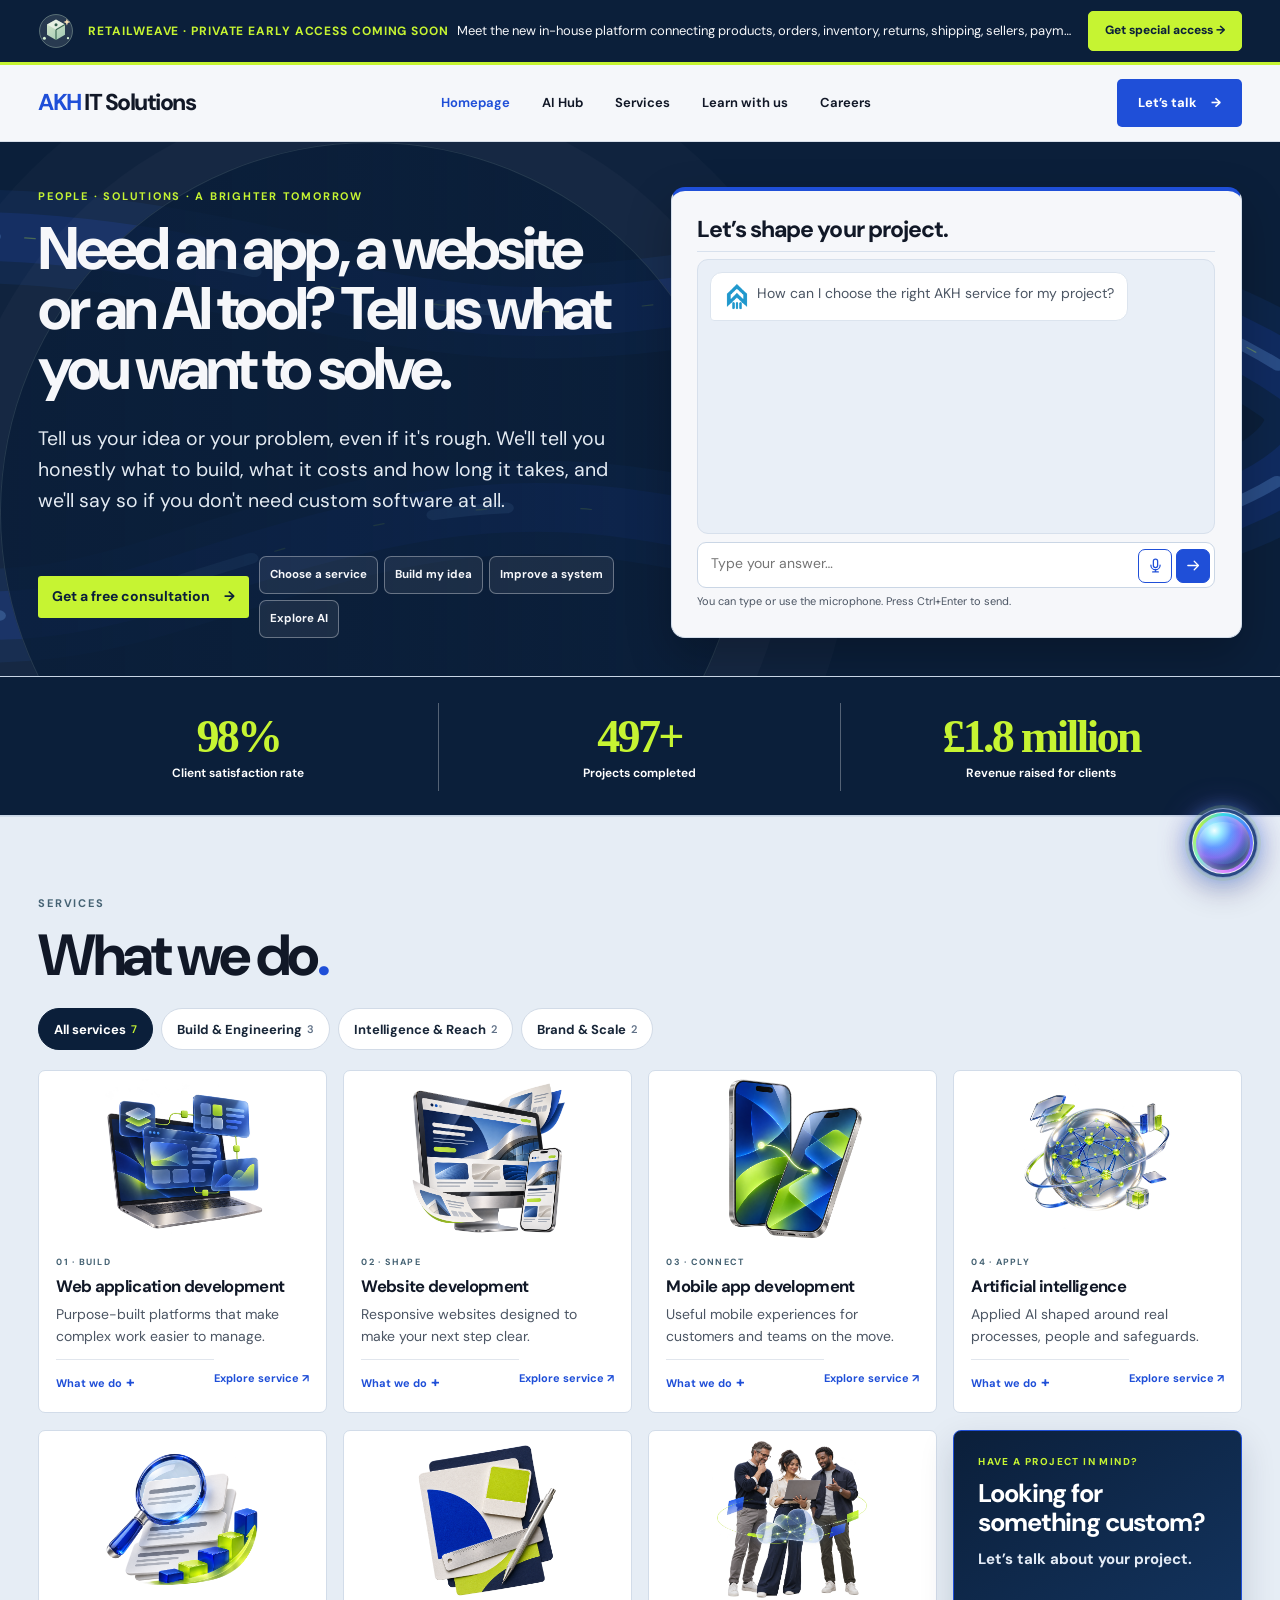
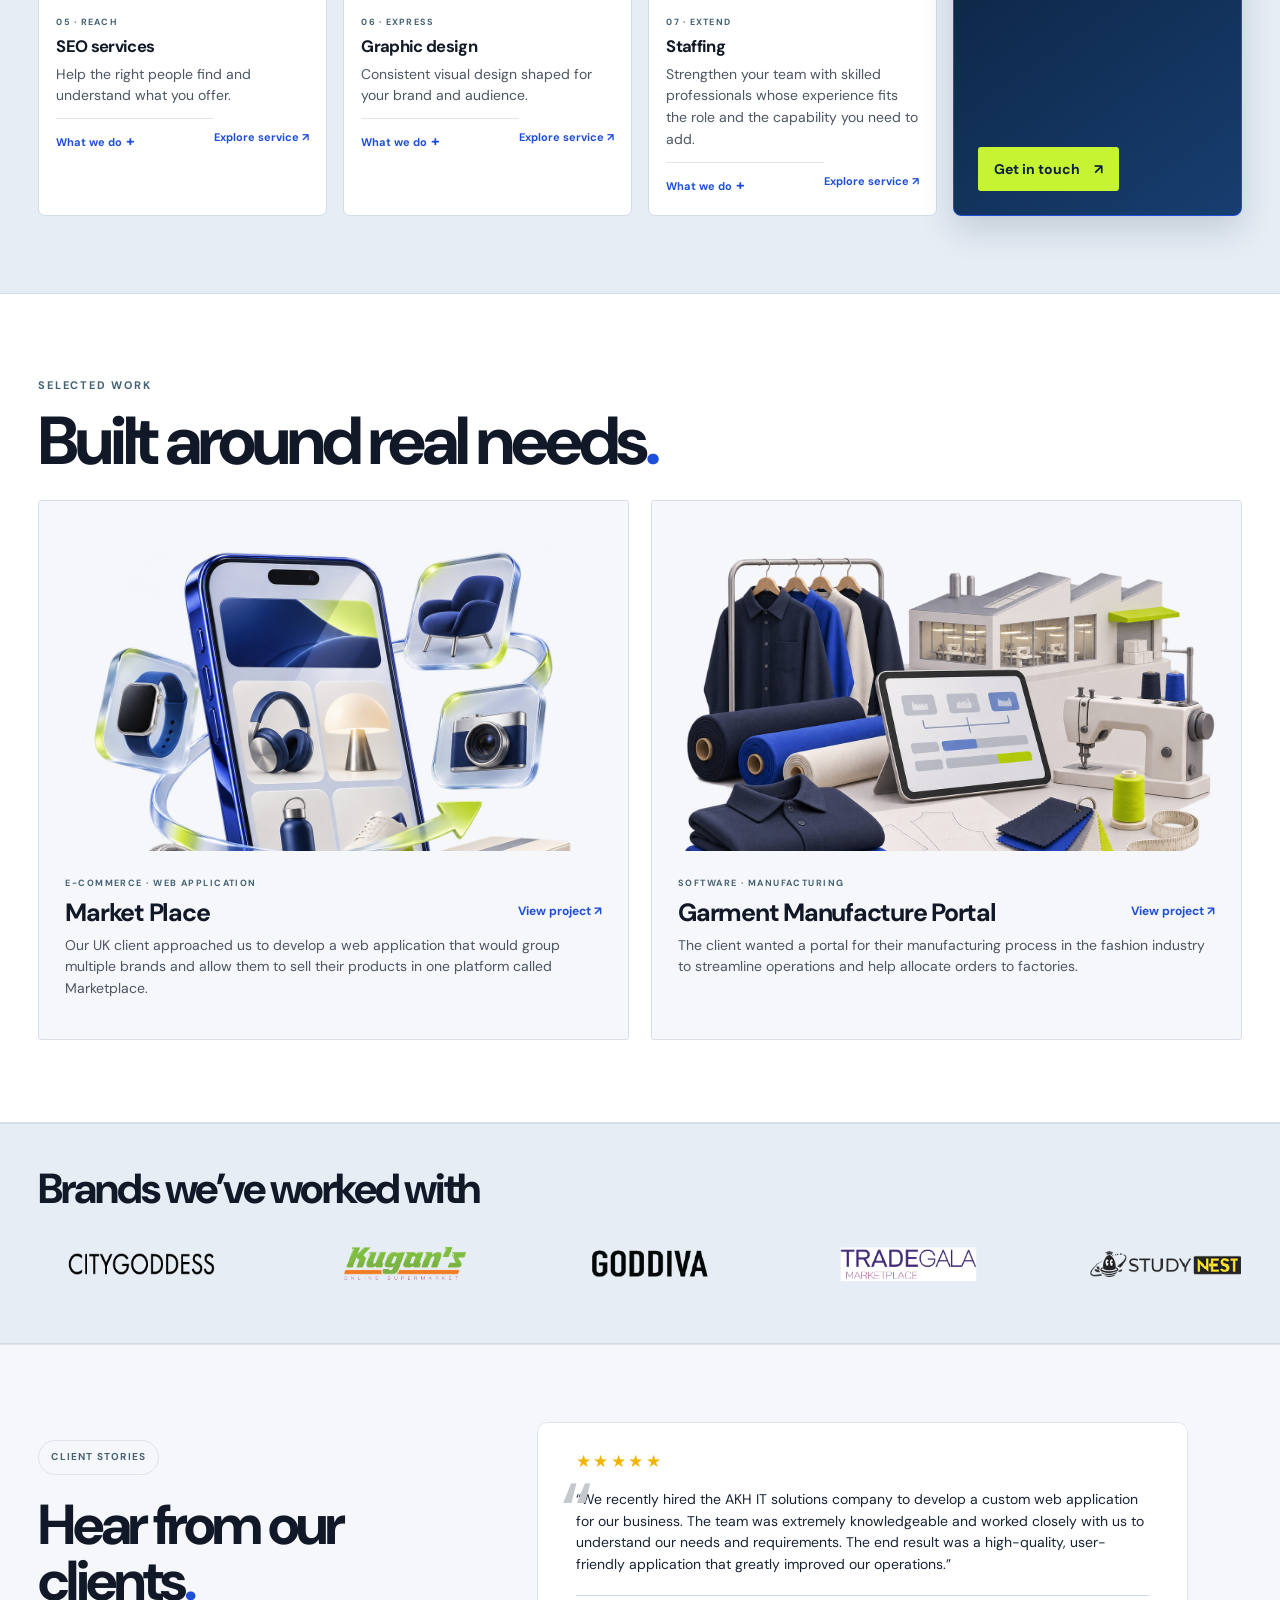
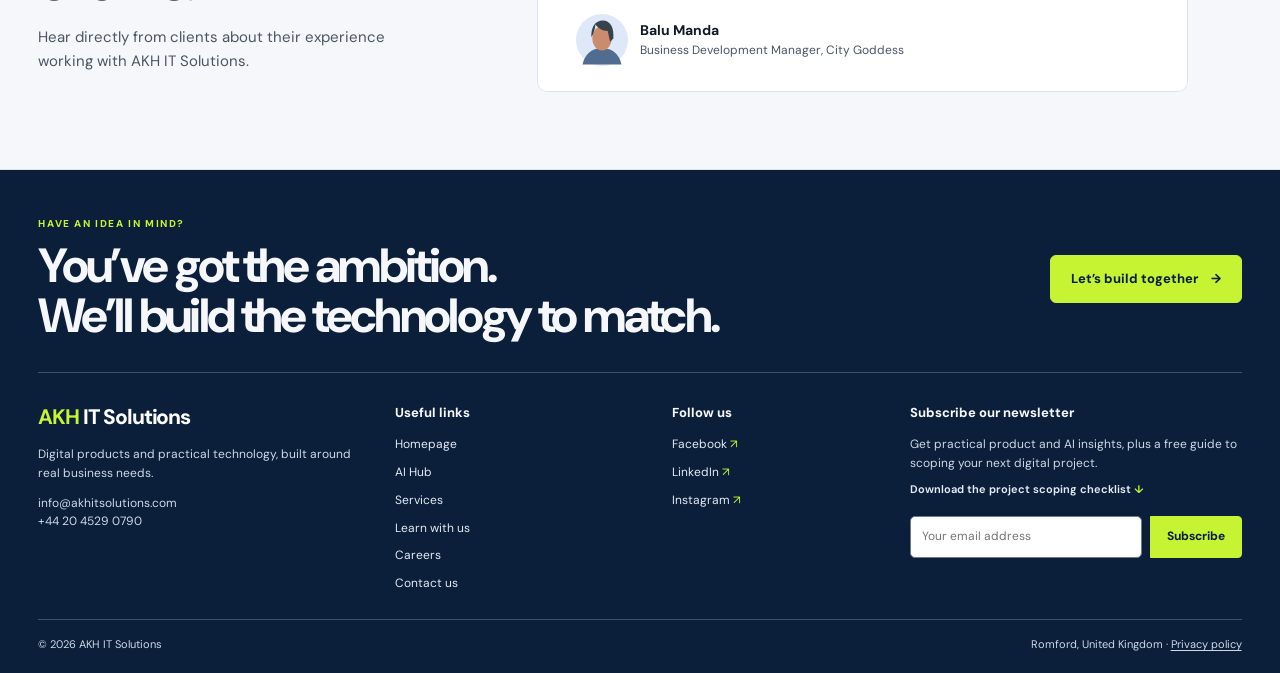
==== commit 1498bda4: "Simplify site footer links and enlarge service steps" ====
--- a/site/index.html
+++ b/site/index.html
@@ -145,7 +145,7 @@
       <div class="site-footer-cta"><div><p class="site-footer-eyebrow">Have an idea in mind?</p><h2>You’ve got the ambition.<br>We’ll build the technology to match.</h2></div><a class="site-footer-button" href="https://avinashgit26.github.io/akhit-solutions-redesign/contact-us.html">Let’s build together <span aria-hidden="true">→</span></a></div>
       <div class="site-footer-grid">
         <div class="site-footer-about"><a class="site-footer-brand" href="index.html#top"><b>AKH</b> IT Solutions</a><p>Digital products and practical technology, built around real business needs.</p><p class="site-footer-contact"><a href="mailto:info@akhitsolutions.com">info@akhitsolutions.com</a><br><a href="tel:+442045290790">+44 20 4529 0790</a></p></div>
-        <div><h3>Useful links</h3><nav class="site-footer-nav" aria-label="Useful links"><a href="index.html">Homepage</a><a href="service/artificial-intelligence.html">AI Hub</a><a href="services.html">Services</a><a href="learn-with-us.html">Learn with us</a><a href="careers.html">Careers</a><a href="https://avinashgit26.github.io/akhit-solutions-redesign/portfolio.html">Our work</a><a href="https://avinashgit26.github.io/akhit-solutions-redesign/about-us.html">About AKH</a><a href="https://avinashgit26.github.io/akhit-solutions-redesign/contact-us.html">Contact us</a></nav></div>
+        <div><h3>Useful links</h3><nav class="site-footer-nav" aria-label="Useful links"><a href="index.html">Homepage</a><a href="service/artificial-intelligence.html">AI Hub</a><a href="services.html">Services</a><a href="learn-with-us.html">Learn with us</a><a href="careers.html">Careers</a><a href="https://avinashgit26.github.io/akhit-solutions-redesign/contact-us.html">Contact us</a></nav></div>
         <div><h3>Follow us</h3><nav class="site-footer-social" aria-label="AKH social accounts"><a href="https://www.facebook.com/people/AKHIT-Solutions-Pvt-Ltd/100086494841632/" target="_blank" rel="noopener noreferrer">Facebook <span aria-hidden="true">↗</span></a><a href="https://www.linkedin.com/company/a-k-h-it-solutions/" target="_blank" rel="noopener noreferrer">LinkedIn <span aria-hidden="true">↗</span></a><a href="https://instagram.com/akh_it_solutions?igshid=YmMyMTA2M2Y=" target="_blank" rel="noopener noreferrer">Instagram <span aria-hidden="true">↗</span></a></nav></div>
         <div class="site-newsletter"><h3>Subscribe our newsletter</h3><p>Get practical product and AI insights, plus a free guide to scoping your next digital project.</p><a class="site-newsletter-resource" href="https://avinashgit26.github.io/akhit-solutions-redesign/website/downloads/digital-project-scoping-checklist.pdf" download>Download the project scoping checklist <span aria-hidden="true">↓</span></a><form id="preview-newsletter"><label class="site-newsletter-control"><span class="sr-only">Your email address</span><input id="newsletter-email" type="email" placeholder="Your email address" autocomplete="email" required></label><button type="submit" class="newsletter-button">Subscribe</button></form></div>
       </div>
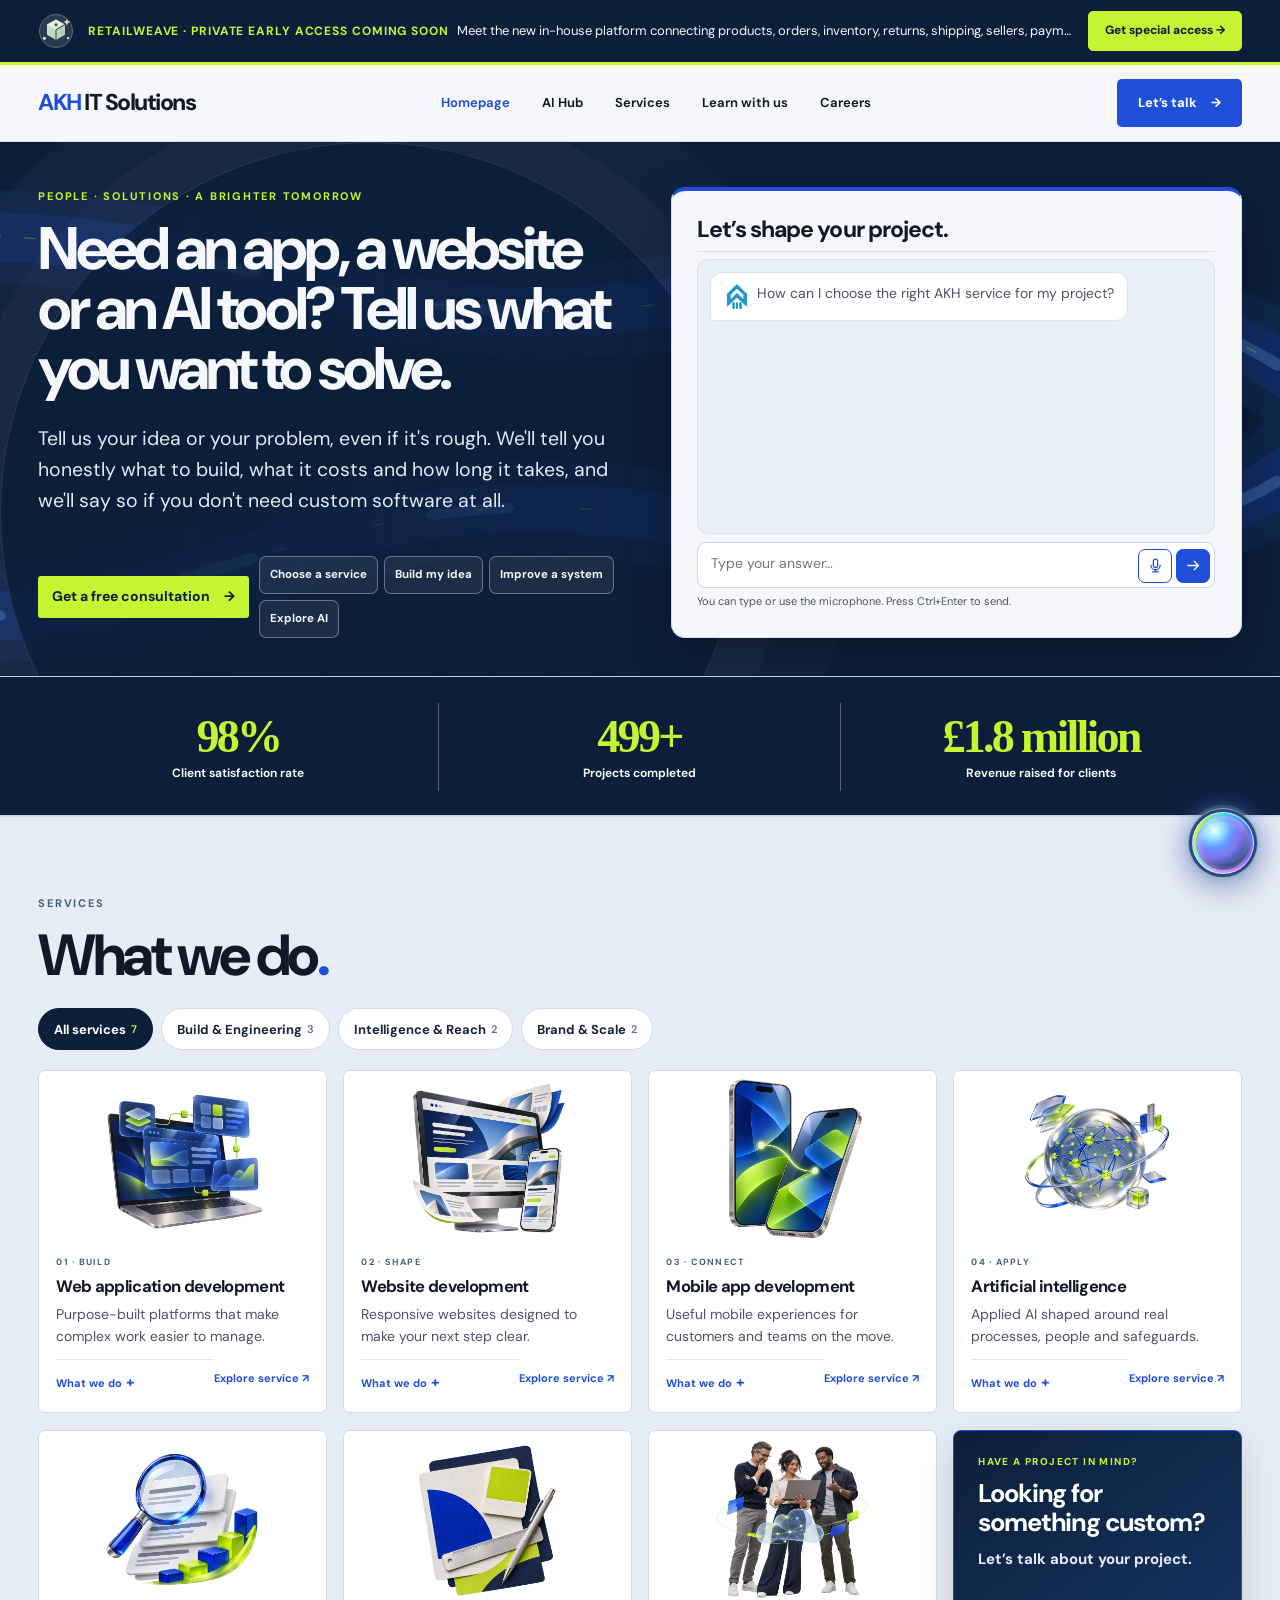
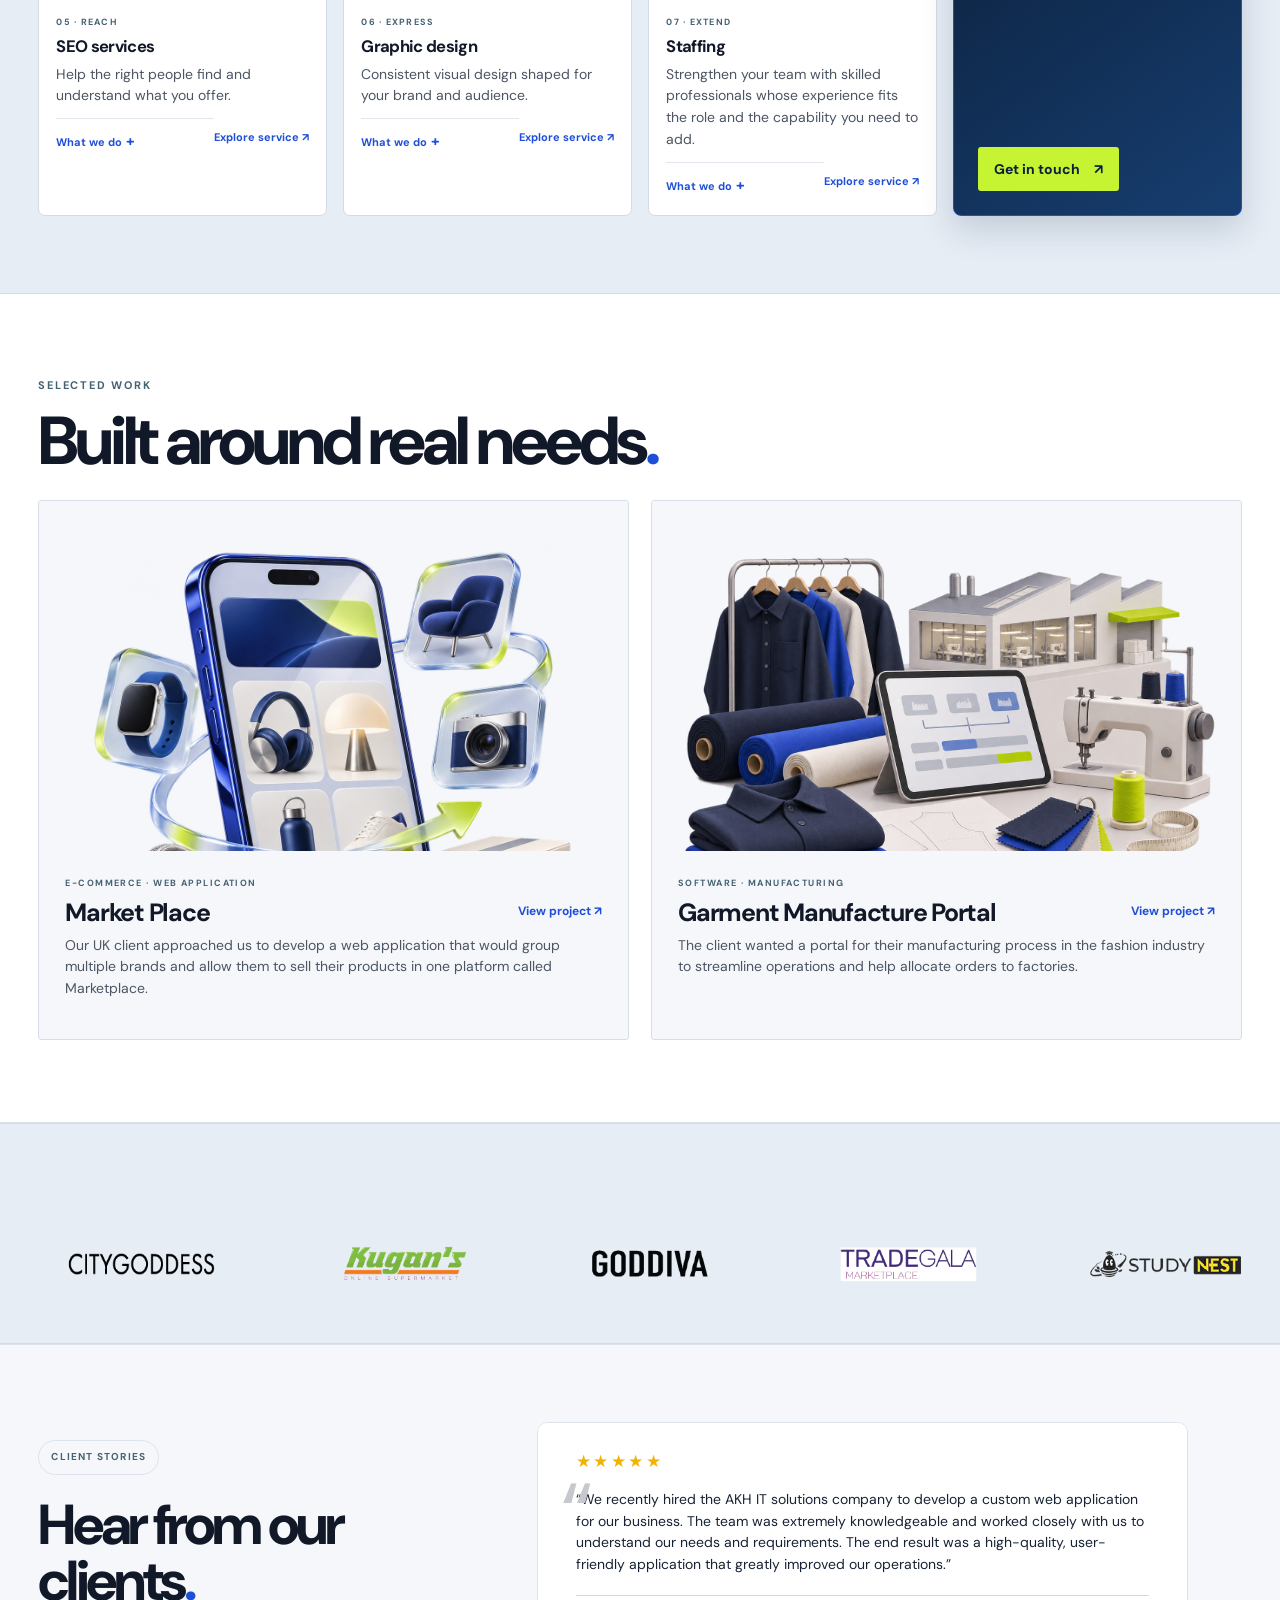
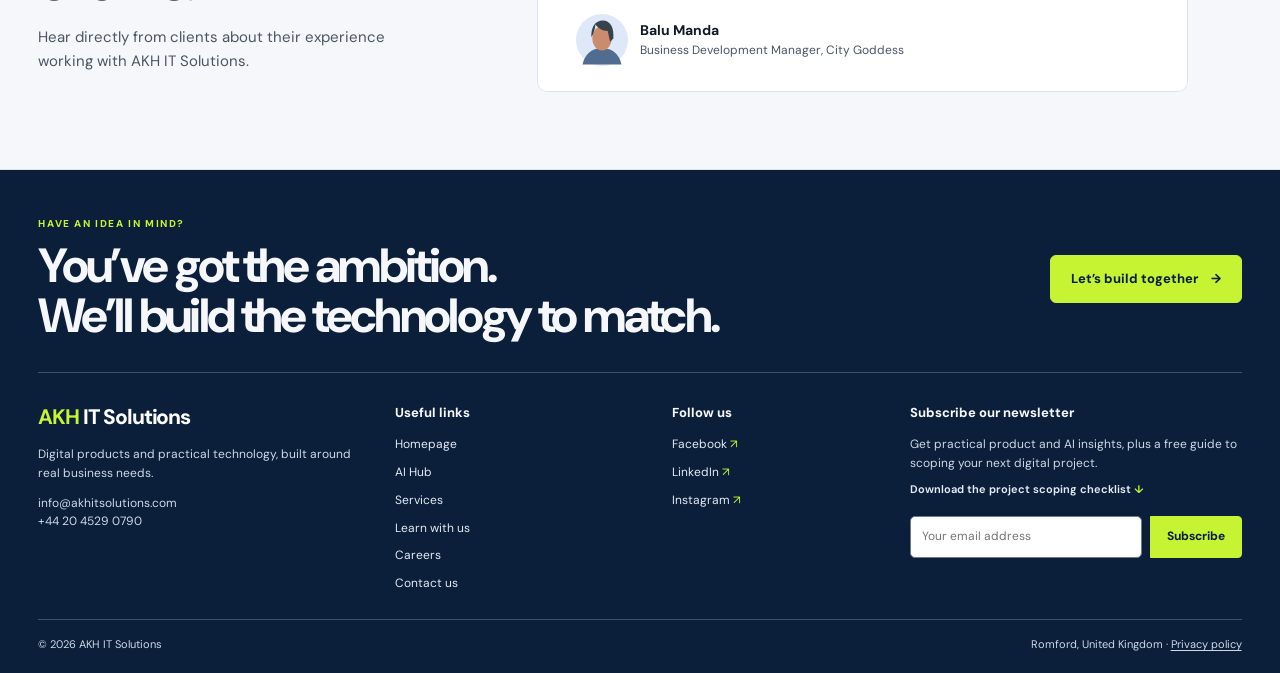
==== commit 619ea8f8: "Add shared section bands and hero updates" ====
--- a/site/index.html
+++ b/site/index.html
@@ -49,6 +49,7 @@
   <link rel="stylesheet" href="website/css/responsive-system.css?v=20261105-breakpoints">
   <link rel="stylesheet" href="website/css/annotation-refinements.css?v=20261106">
   <link rel="stylesheet" href="website/css/spacing-refinements.css?v=20261106">
+  <link rel="stylesheet" href="website/css/section-bands.css?v=20261106-1">
 </head>
 <body class="homepage-page" data-assistant-context="home">
   <a class="skip-link" href="#main-content">Skip to content</a>
@@ -152,7 +153,7 @@
       <div class="site-footer-bottom"><span>© 2026 AKH IT Solutions</span><span>Romford, United Kingdom · <a href="https://avinashgit26.github.io/akhit-solutions-redesign/privacy-policy.html">Privacy policy</a></span></div>
     </div>
   </footer>
-  <button class="lc-assistant-launcher assistant-launcher" id="assistant-launcher" type="button" aria-controls="assistant-panel" aria-expanded="false" hidden><span class="assistant-launcher-orb" aria-hidden="true"></span><span>Ask AKH</span></button>
+  <button class="lc-assistant-launcher assistant-launcher" id="assistant-launcher" type="button" aria-controls="assistant-panel" aria-expanded="false" hidden><span class="assistant-launcher-orb" aria-hidden="true"></span><span>Virtual Assistant</span></button>
   <aside class="lc-assistant-panel assistant-panel" id="assistant-panel" hidden role="dialog" aria-labelledby="assistant-title"><div class="lc-assistant-head"><img class="assistant-logo-mark assistant-logo-mark--panel" src="website/images/home/akh-logo-mark.png" alt="" aria-hidden="true" width="40" height="40" draggable="false"><div class="lc-assistant-heading assistant-heading"><strong id="assistant-title">Chat with us</strong></div><button class="lc-assistant-close assistant-close" id="assistant-close" type="button" aria-label="Close assistant">×</button></div><p class="lc-assistant-intro assistant-intro">Hi there. Want to know more about working at AKH?</p><p class="lc-assistant-capability assistant-capability">Ask me about the open roles, our team or how to apply.</p><div class="lc-assistant-messages assistant-messages" id="assistant-messages" role="log" aria-live="polite"><p class="lc-assistant-message assistant-message">What would you like to know?</p></div><div class="lc-assistant-prompts assistant-prompts" id="assistant-prompts"><button type="button" data-prompt="What roles are open at AKH?">Open roles</button><button type="button" data-prompt="How do I apply for a role?">How to apply</button><button type="button" data-prompt="What is it like to work with the AKH team?">About the team</button></div><form class="lc-assistant-form assistant-form" id="assistant-form"><label class="lc-sr-only" for="assistant-input">Ask AKH a question</label><input class="lc-assistant-input assistant-input" id="assistant-input" type="text" maxlength="500" placeholder="Ask a question…" autocomplete="off"><button class="lc-assistant-voice assistant-voice" id="assistant-voice" type="button" aria-label="Use voice input" aria-describedby="assistant-disclosure" aria-pressed="false"><svg class="assistant-mic-icon" viewBox="0 0 24 24" aria-hidden="true" focusable="false"><rect x="9" y="3" width="6" height="11" rx="3"></rect><path d="M5.5 11a6.5 6.5 0 0 0 13 0M12 17.5V21m-4 0h8"></path></svg></button><button class="lc-assistant-send assistant-send" type="submit" aria-label="Send question">→</button></form><p class="lc-assistant-disclosure assistant-disclosure" id="assistant-disclosure">Optional voice input: your browser may send audio to its speech service for transcription. Typing always works.</p><p class="lc-assistant-status assistant-status" id="assistant-status" role="status" aria-live="polite"></p></aside>
   <dialog class="modal launch-dialog" id="waitlist-dialog" aria-labelledby="waitlist-title"><div class="modal-inner"><div class="modal-top"><div><p class="eyebrow">RetailWeave · Private early access</p><h2 id="waitlist-title">Get special early access.</h2></div><button class="modal-close" id="close-waitlist" type="button" aria-label="Close waitlist dialog">×</button></div><p class="launch-intro">RetailWeave is an upcoming in-house retail operations platform bringing products, orders, inventory, returns, shipping, sellers, payments, finance and reporting together.</p><form class="waitlist-form" id="waitlist-form" novalidate><label class="field"><span class="field-label">Email address</span><input id="waitlist-email" name="email" type="email" autocomplete="email" placeholder="you@company.com" required></label><button class="cta" type="submit">Join the waitlist <span aria-hidden="true">→</span></button></form><p class="waitlist-note" id="waitlist-status" role="status" aria-live="polite"></p></div></dialog>
 
--- a/site/website/css/section-bands.css
+++ b/site/website/css/section-bands.css
@@ -0,0 +1,27 @@
+/* Shared section surfaces for the five primary routes. */
+body.homepage-page #main-content > .proof-band { background: #E6EDEF; }
+body.homepage-page #main-content > #impact { background: #E6EDF5; }
+body.homepage-page #main-content > #selected-work { background: #FFFFFF; }
+body.homepage-page #main-content > .clients { background: #E6EDEF; }
+body.homepage-page #main-content > .testimonials { background: #F6F7FA; }
+
+body.ai-hub-page #main-content > .ai-promise { background: #F6F7FA; }
+body.ai-hub-page #main-content > .ai-capabilities { background: linear-gradient(125deg, #0B1F3A, #11172E 58%, #0D2935); }
+body.ai-hub-page #main-content > .ai-process { background: #E6EDEF; }
+body.ai-hub-page #main-content > .ai-control { background: #FFFFFF; }
+
+body.services-page #main-content > .services-offerings { background: #E6EDEF; }
+body.services-page #main-content > .services-engineering { background: #0B1F3A; }
+body.services-page #main-content > .services-process { background: #F6F7FA; }
+body.services-page #main-content > .services-faq { background: #FFFFFF; }
+body.services-page #main-content > .services-scoping { background: #E6EDEF; }
+
+body.learn-with-us-page #main-content > #learning-paths { background: #E6EDEF; }
+body.learn-with-us-page #main-content > section[aria-labelledby="approach-title"] { background: #FFFFFF; }
+body.learn-with-us-page #main-content > .lc-partnership { background: linear-gradient(130deg, #0B1F3A, #173D65 72%, #1F4FD8); }
+body.learn-with-us-page #main-content > section[aria-labelledby="opportunity-title"] { background: #F6F7FA; }
+body.learn-with-us-page #main-content > section:last-child { background: #E6EDEF; }
+
+body.careers-page #main-content > .lc-careers-culture { background: #FFFFFF; }
+body.careers-page #main-content > .lc-jobs { background: #E6EDEF; }
+body.careers-page #main-content > section:last-child { background: #F6F7FA; }
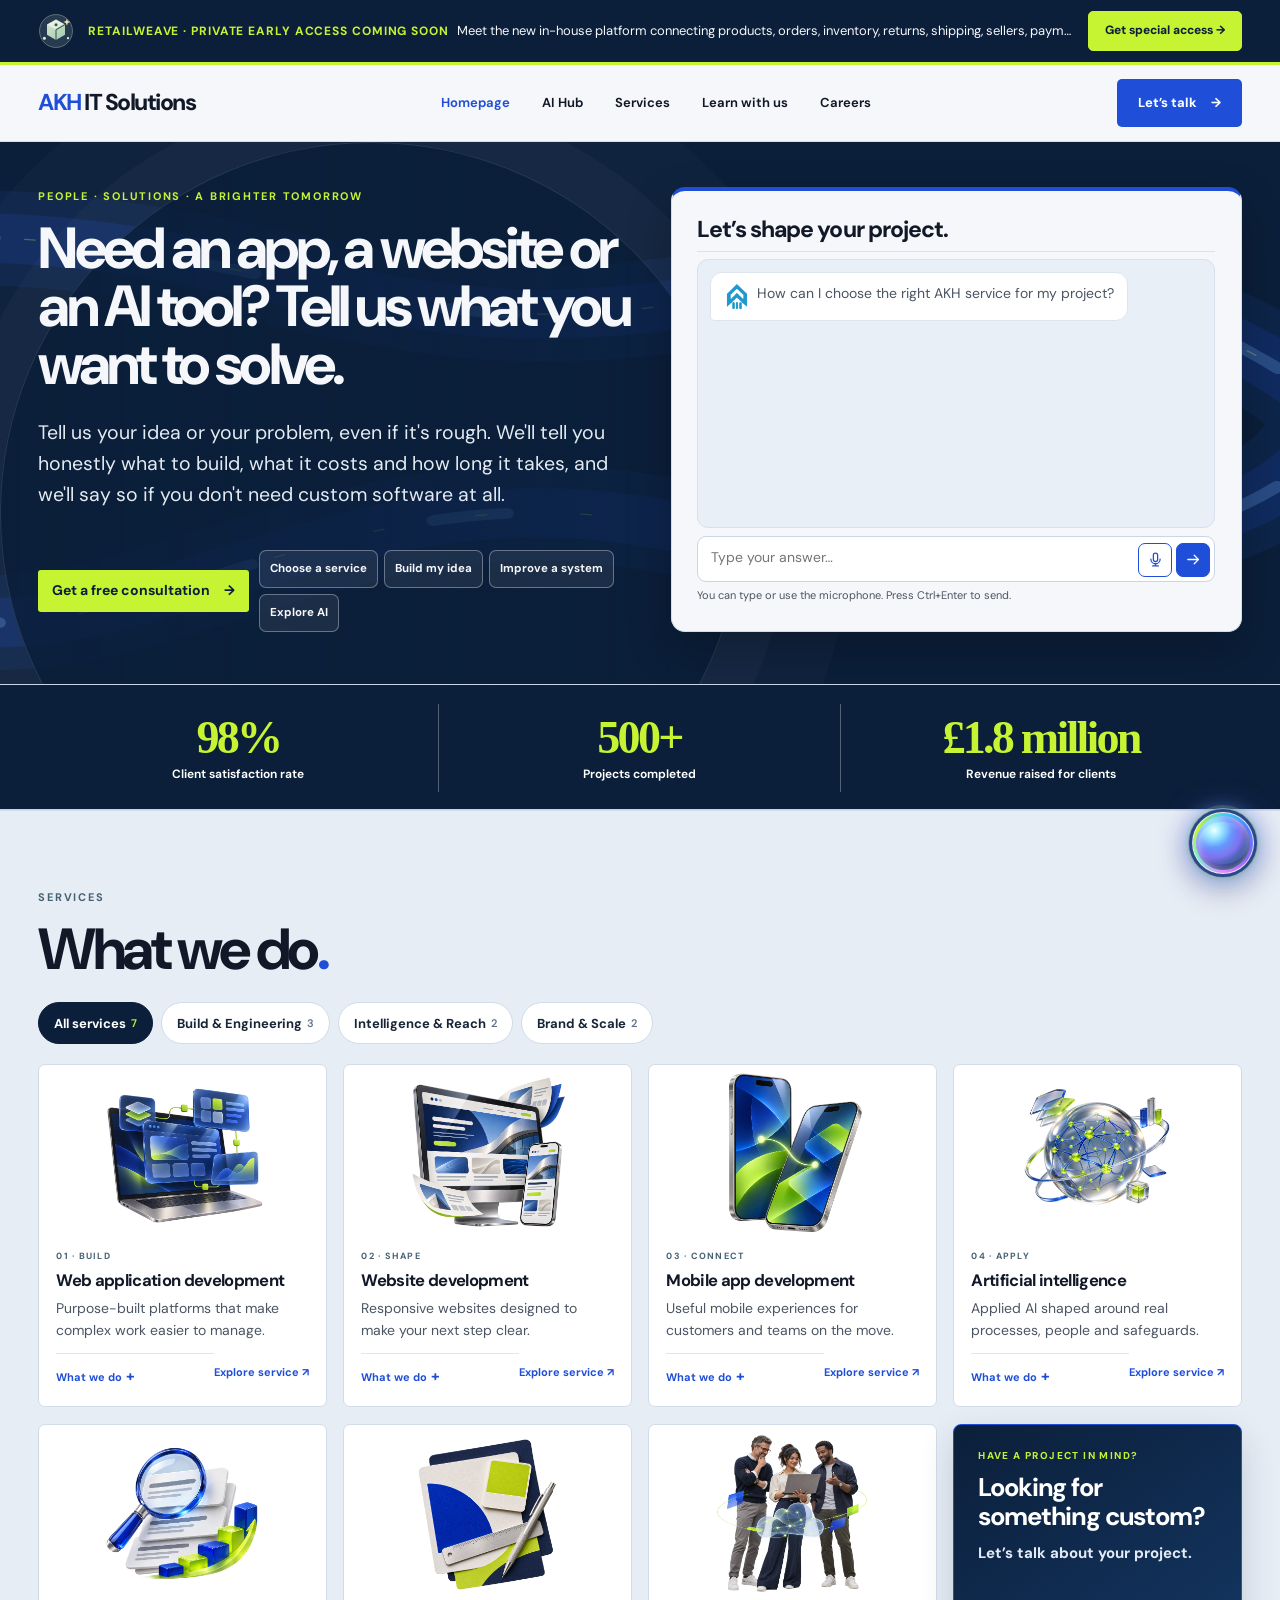
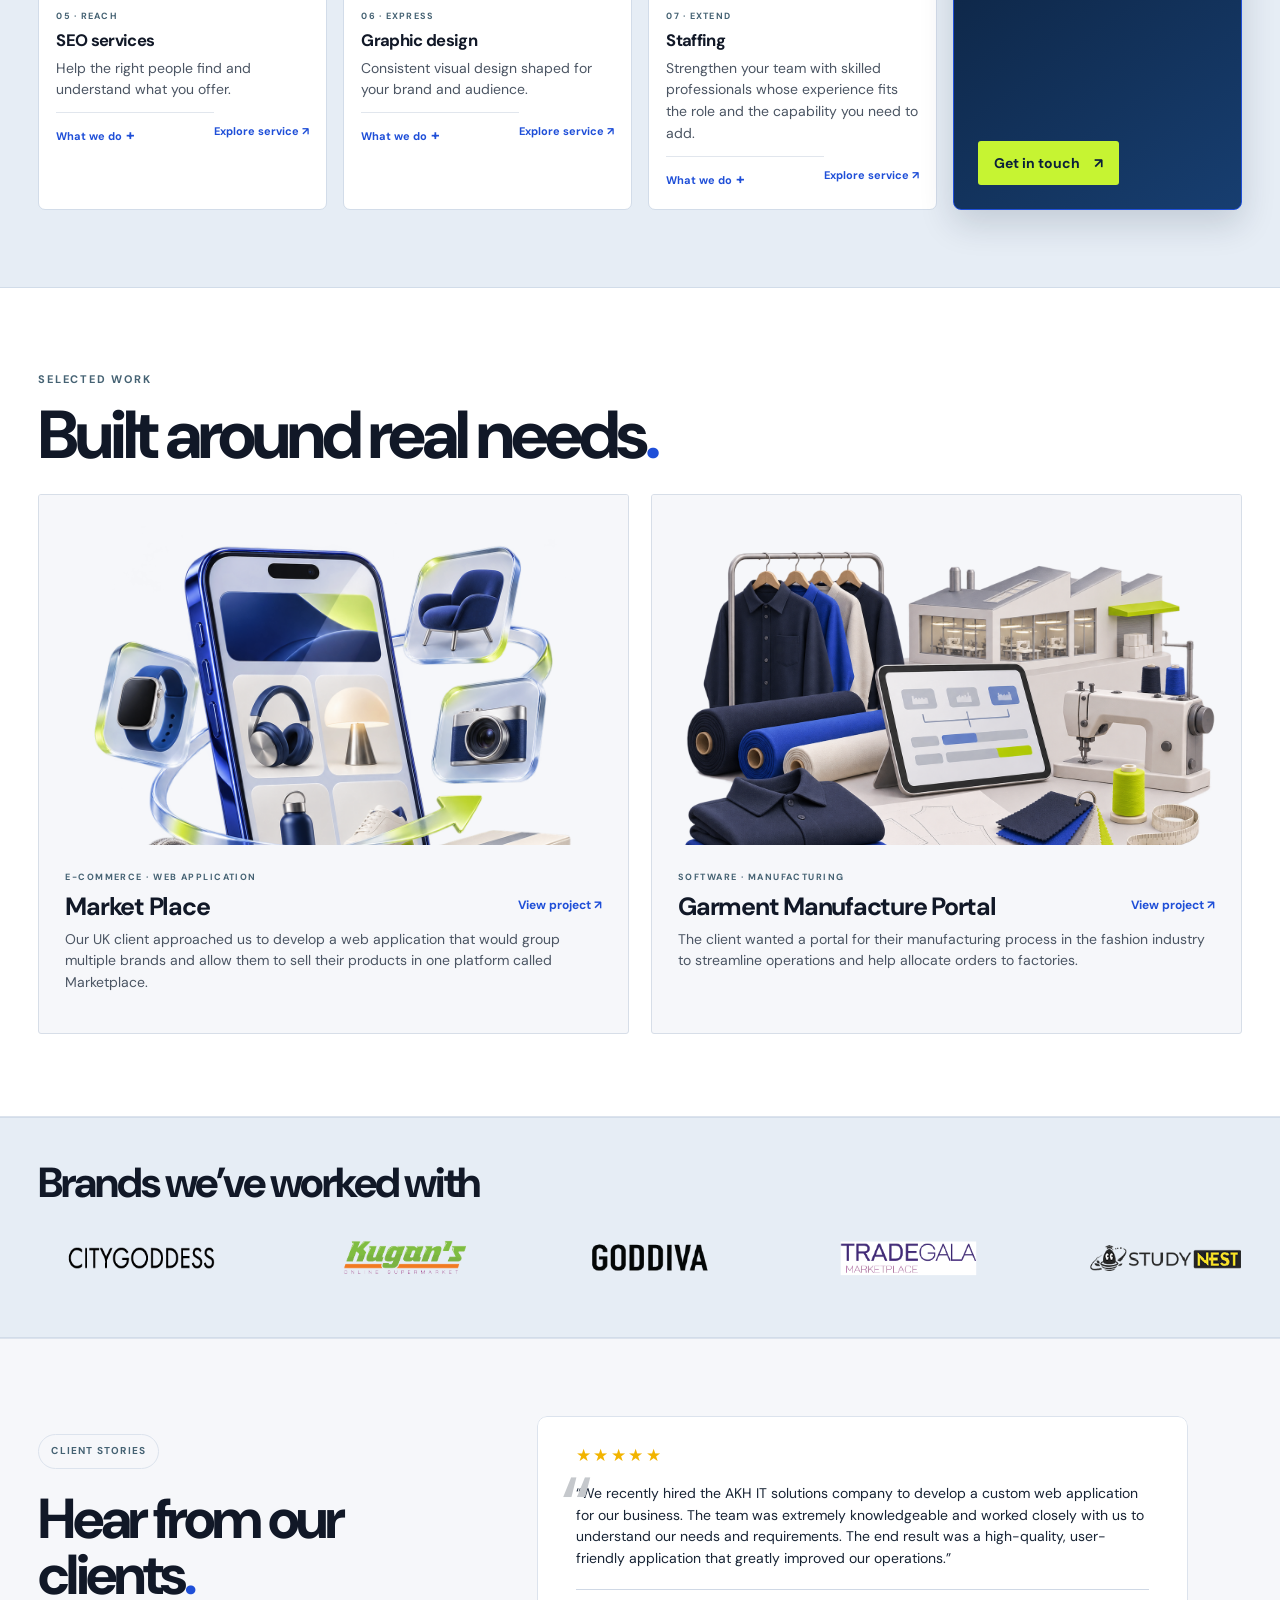
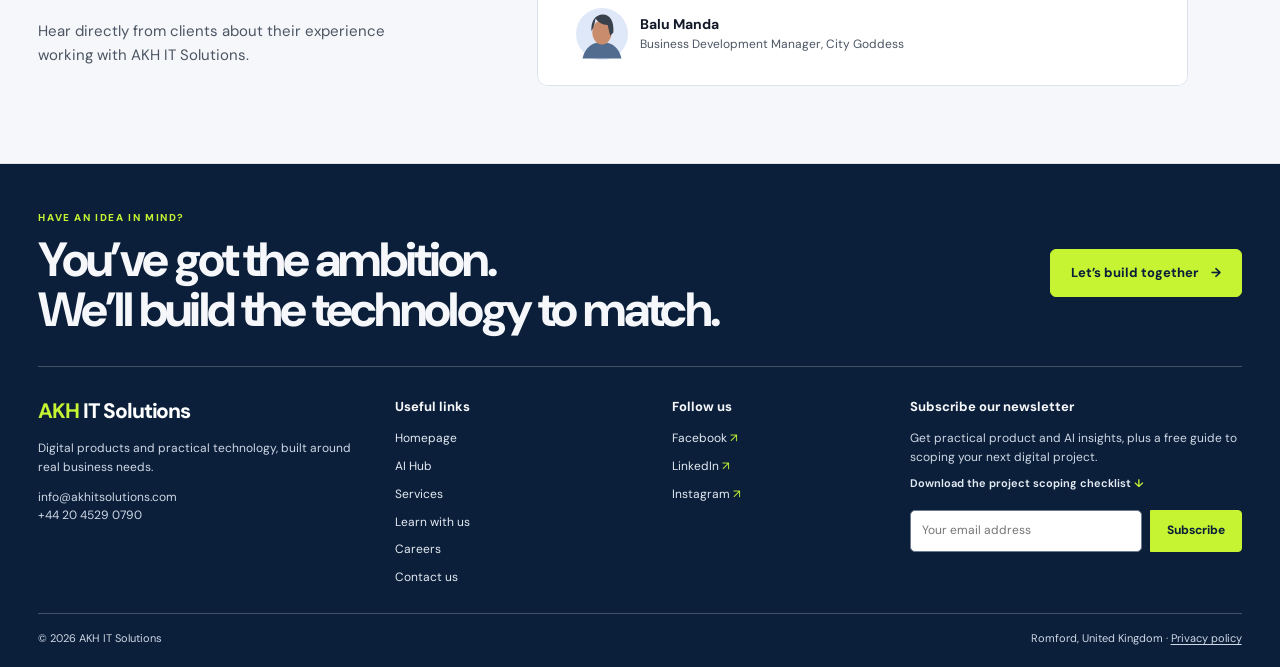
==== commit 20e0a3e6: "Refine hero spacing and assistant label" ====
--- a/site/index.html
+++ b/site/index.html
@@ -43,11 +43,11 @@
   <link rel="stylesheet" href="website/css/homepage-blue-lime.css?v=20261019-blue-lime-2">
 <link rel="stylesheet" href="website/css/shared-shell.css">
 <link rel="stylesheet" href="website/css/akhit-unified.css?v=20261105-shared-footer">
-<link rel="stylesheet" href="website/css/homepage-refresh.css?v=20261105-footer-contrast">
-<link rel="stylesheet" href="website/css/assistant-consistency.css?v=20261104-mic-clear">
+  <link rel="stylesheet" href="website/css/homepage-refresh.css?v=20261106-hero-metrics-space">
+<link rel="stylesheet" href="website/css/assistant-consistency.css?v=20261106-virtual-assistant-label">
   <link rel="stylesheet" href="website/css/header-consistency.css?v=20261104-five-page-consistency">
   <link rel="stylesheet" href="website/css/responsive-system.css?v=20261105-breakpoints">
-  <link rel="stylesheet" href="website/css/annotation-refinements.css?v=20261106">
+  <link rel="stylesheet" href="website/css/annotation-refinements.css?v=20261106-hero-58">
   <link rel="stylesheet" href="website/css/spacing-refinements.css?v=20261106">
   <link rel="stylesheet" href="website/css/section-bands.css?v=20261106-1">
 </head>
--- a/site/website/css/homepage-refresh.css
+++ b/site/website/css/homepage-refresh.css
@@ -291,7 +291,7 @@
 .homepage-page .intake-reset{margin-top:9px;padding:6px 0;border:0;background:transparent;color:#1F4FD8;font-size:11px;font-weight:750;text-decoration:underline;text-underline-offset:2px;cursor:pointer}
 .homepage-page .hero-intake [hidden]{display:none!important}
 
-.homepage-page .proof-band{position:relative;padding:26px 0 24px!important;border-top:1px solid #c8d5e5;border-bottom:1px solid #c8d5e5;background:#E6EDEF!important;color:#111827!important}
+.homepage-page .proof-band{position:relative;padding:19px 0 17px!important;border-top:1px solid #c8d5e5;border-bottom:1px solid #c8d5e5;background:#E6EDEF!important;color:#111827!important}
 .homepage-page .proof-item{border-right-color:#b6c6d8!important}
 .homepage-page .proof-value{color:#0B1F3A!important;font-size:clamp(30px,3.8vw,52px)!important;white-space:nowrap}
 .homepage-page .proof-label{color:#31445d!important}
@@ -319,7 +319,7 @@
   .homepage-page .intake-thread{min-height:190px;max-height:265px;padding:10px}
   .homepage-page .intake-message{font-size:12px}
   .homepage-page .intake-composer{grid-template-columns:minmax(0,1fr) 40px 42px;gap:5px}
-  .homepage-page .proof-band{padding:18px 0 16px!important}
+  .homepage-page .proof-band{padding:11px 0 9px!important}
   .homepage-page .proof-item{padding-inline:4px!important}
   .homepage-page .proof-value{font-size:clamp(13px,3.65vw,21px)!important;letter-spacing:-.075em!important}
   .homepage-page .proof-label{font-size:9px!important;line-height:1.3}
@@ -362,7 +362,7 @@
 }
 
 /* Homepage hero only: full-width wave and a tighter project chat console. */
-.homepage-page .hero{padding:clamp(28px,3.5vw,46px) 0 clamp(24px,3vw,40px)!important}
+.homepage-page .hero{padding:clamp(28px,3.5vw,46px) 0 clamp(38px,calc(3vw + 14px),54px)!important}
 .homepage-page .hero-grid{align-items:center!important;gap:clamp(22px,3.8vw,54px)!important}
 .homepage-page .hero::before{content:"";display:block!important;position:absolute;inset:0;z-index:1;pointer-events:none;background:linear-gradient(90deg,rgba(11,31,58,.38) 0%,rgba(11,31,58,.25) 38%,rgba(11,31,58,.08) 100%)}
 .homepage-page .home-hero-abstract{inset:0;top:0;right:0;width:auto;height:auto;clip-path:none;opacity:.46;mask-image:none}
@@ -388,12 +388,12 @@
 .homepage-page .intake-status{margin-top:7px;color:#43546c;font-size:11px;line-height:1.4}
 .homepage-page .intake-privacy{margin-top:4px;color:#586982;font-size:10px;line-height:1.4}
 @media(max-width:820px){
-  .homepage-page .hero{padding-block:30px 28px!important}
+  .homepage-page .hero{padding-block:30px 42px!important}
   .homepage-page .hero-grid{gap:23px!important}
   .homepage-page .home-hero-abstract{opacity:.4}
 }
 @media(max-width:640px){
-  .homepage-page .hero{padding:24px 0 22px!important}
+  .homepage-page .hero{padding:24px 0 36px!important}
   .homepage-page .hero-grid{gap:19px!important}
   .homepage-page .home-hero-abstract{inset:0;clip-path:inset(58% 0 0 0);opacity:.34;mask-image:linear-gradient(180deg,transparent 55%,rgba(0,0,0,.55) 68%,#000 83%)}
   .homepage-page .home-hero-abstract img{top:auto;right:-31vw;bottom:-10%;width:max(150vw,620px);animation-name:homepage-wave-across-mobile;animation-duration:26s}
--- a/site/website/css/assistant-consistency.css
+++ b/site/website/css/assistant-consistency.css
@@ -212,19 +212,19 @@
   overflow: hidden;
   opacity: 0;
   color: #fff;
-  font-size: 14px;
+  font-size: 16px;
   font-weight: 750;
   white-space: nowrap;
   transition: width .24s ease, max-width .24s ease, margin .24s ease, opacity .18s ease;
 }
 body:is(.homepage-page,.ai-hub-page,.learn-with-us-page,.careers-page,.services-page) :is(.assistant-launcher,.lc-assistant-launcher,.ai-assistant-launcher):is(:hover,:focus-visible,.is-label-visible) {
-  width: 156px !important;
-  min-width: 156px !important;
+  width: 218px !important;
+  min-width: 218px !important;
   box-shadow: 0 14px 38px rgb(11 31 58 / 36%), 0 0 0 4px rgb(198 244 50 / 32%) !important;
 }
 body:is(.homepage-page,.ai-hub-page,.learn-with-us-page,.careers-page,.services-page) :is(.assistant-launcher,.lc-assistant-launcher,.ai-assistant-launcher):is(:hover,:focus-visible,.is-label-visible) .assistant-launcher-orb + span {
-  width: 76px;
-  max-width: 76px;
+  width: 136px;
+  max-width: 136px;
   margin-left: 10px;
   opacity: 1;
 }
@@ -236,7 +236,7 @@
     min-height: 60px !important;
   }
   body:is(.homepage-page,.ai-hub-page,.learn-with-us-page,.careers-page,.services-page) .assistant-launcher-orb { width: 52px !important; height: 52px !important; flex-basis: 52px !important; }
-  body:is(.homepage-page,.ai-hub-page,.learn-with-us-page,.careers-page,.services-page) :is(.assistant-launcher,.lc-assistant-launcher,.ai-assistant-launcher):is(:hover,:focus-visible,.is-label-visible) { width: 145px !important; min-width: 145px !important; }
+  body:is(.homepage-page,.ai-hub-page,.learn-with-us-page,.careers-page,.services-page) :is(.assistant-launcher,.lc-assistant-launcher,.ai-assistant-launcher):is(:hover,:focus-visible,.is-label-visible) { width: 210px !important; min-width: 210px !important; }
 }
 @media (prefers-reduced-motion: reduce) {
   body:is(.homepage-page,.ai-hub-page,.learn-with-us-page,.careers-page,.services-page) :is(.assistant-launcher,.lc-assistant-launcher,.ai-assistant-launcher),
--- a/site/website/css/annotation-refinements.css
+++ b/site/website/css/annotation-refinements.css
@@ -28,7 +28,7 @@
   flex: 1 1 auto !important;
 }
 body.homepage-page .hero-copy h1 {
-  font-size: clamp(40px, 5.2vw, 60px) !important;
+  font-size: clamp(40px, 5.2vw, 58px) !important;
   line-height: 1 !important;
 }
 .homepage-page .hero-copy > p:not(.eyebrow) {
@@ -59,7 +59,7 @@
 
 /* AI Hub: small type reduction, readable cards, aligned section introductions. */
 body.ai-hub-page .ai-hero h1 {
-  font-size: clamp(40px, 5.15vw, 60px) !important;
+  font-size: clamp(40px, 5.15vw, 58px) !important;
 }
 .ai-hub-page .ai-hero-copy > p:not(.ai-kicker) {
   font-size: clamp(16px, 1.62vw, 19px) !important;
@@ -153,7 +153,7 @@
 .services-page .services-hero-copy {
   max-width: 1000px;
   margin-inline: auto;
-  padding: 18px 0 clamp(62px, 8vw, 104px);
+  padding: 18px 0 clamp(76px, calc(8vw + 14px), 118px);
   text-align: center;
 }
 body.services-page .services-hero h1 {
--- a/site/website/css/section-bands.css
+++ b/site/website/css/section-bands.css
@@ -6,7 +6,7 @@
 body.homepage-page #main-content > .testimonials { background: #F6F7FA; }
 
 body.ai-hub-page #main-content > .ai-promise { background: #F6F7FA; }
-body.ai-hub-page #main-content > .ai-capabilities { background: linear-gradient(125deg, #0B1F3A, #11172E 58%, #0D2935); }
+body.ai-hub-page #main-content > .ai-capabilities { background: #FFFFFF; }
 body.ai-hub-page #main-content > .ai-process { background: #E6EDEF; }
 body.ai-hub-page #main-content > .ai-control { background: #FFFFFF; }
 
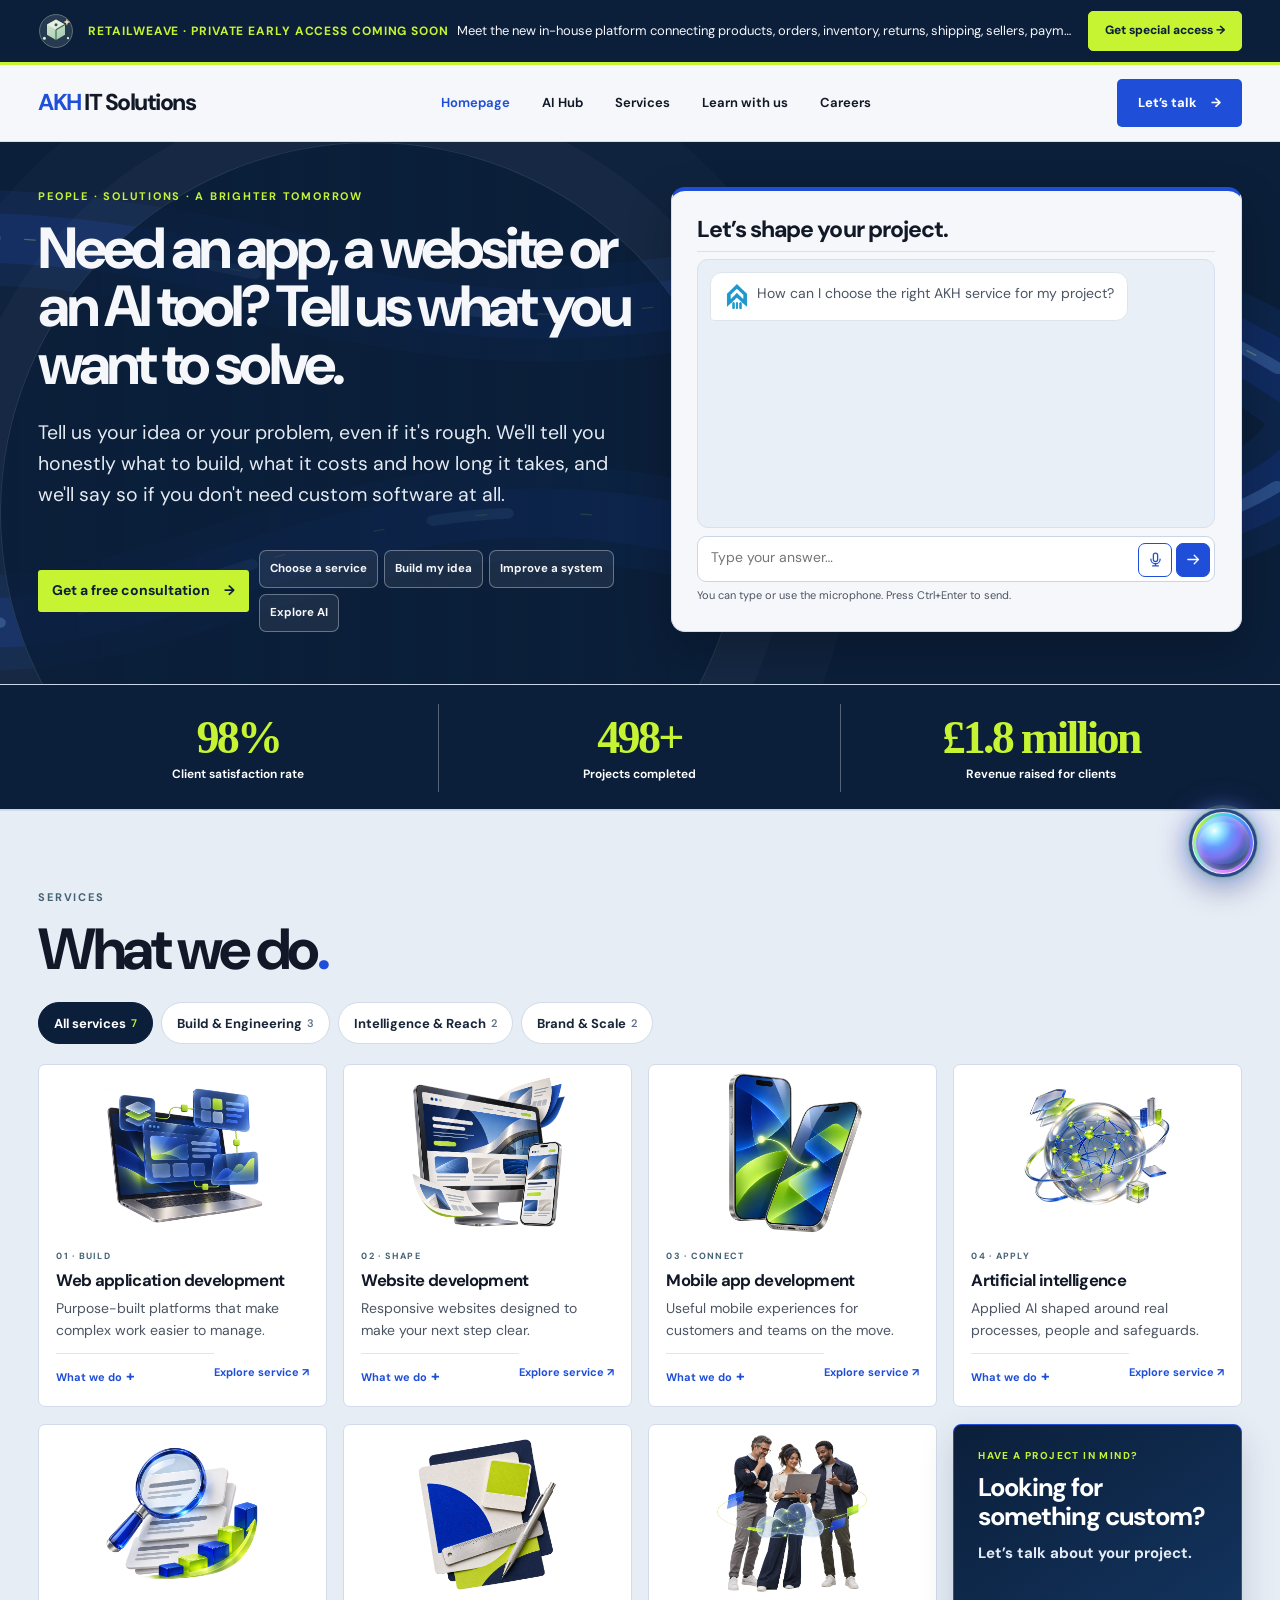
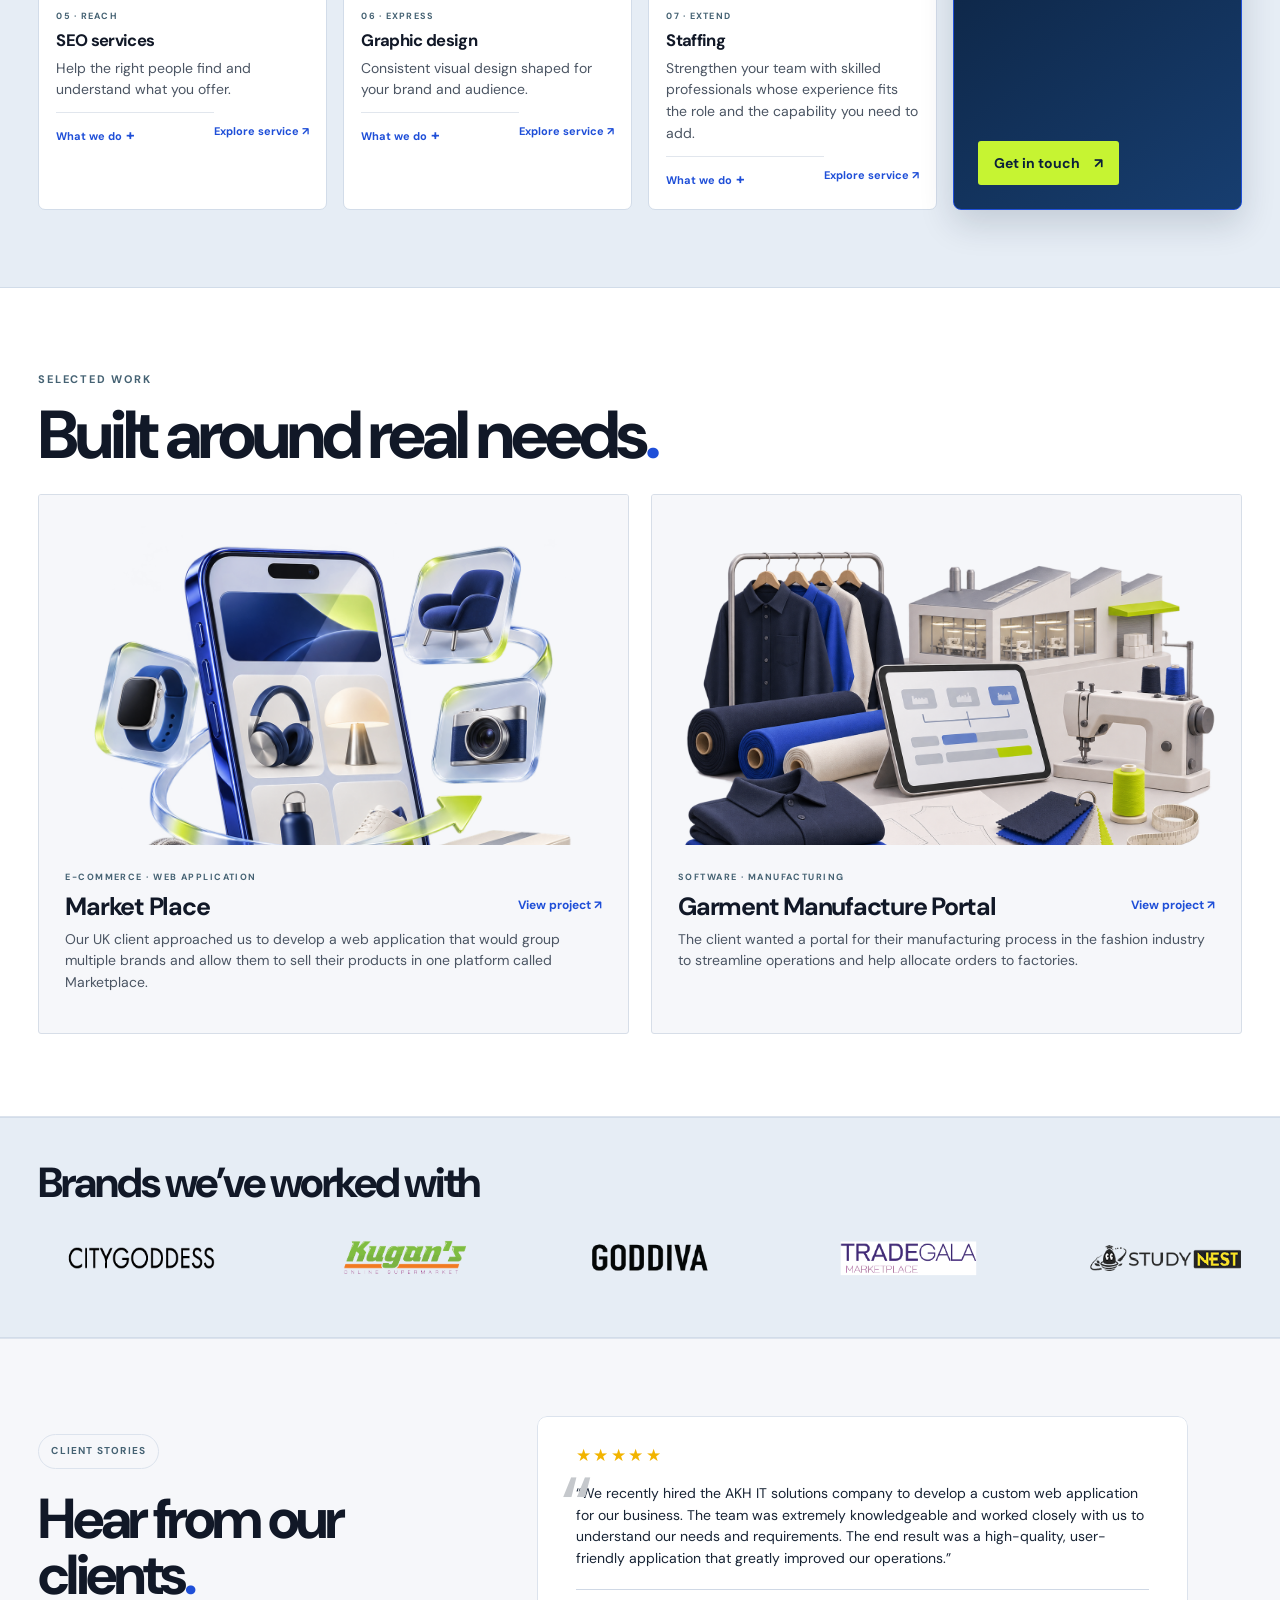
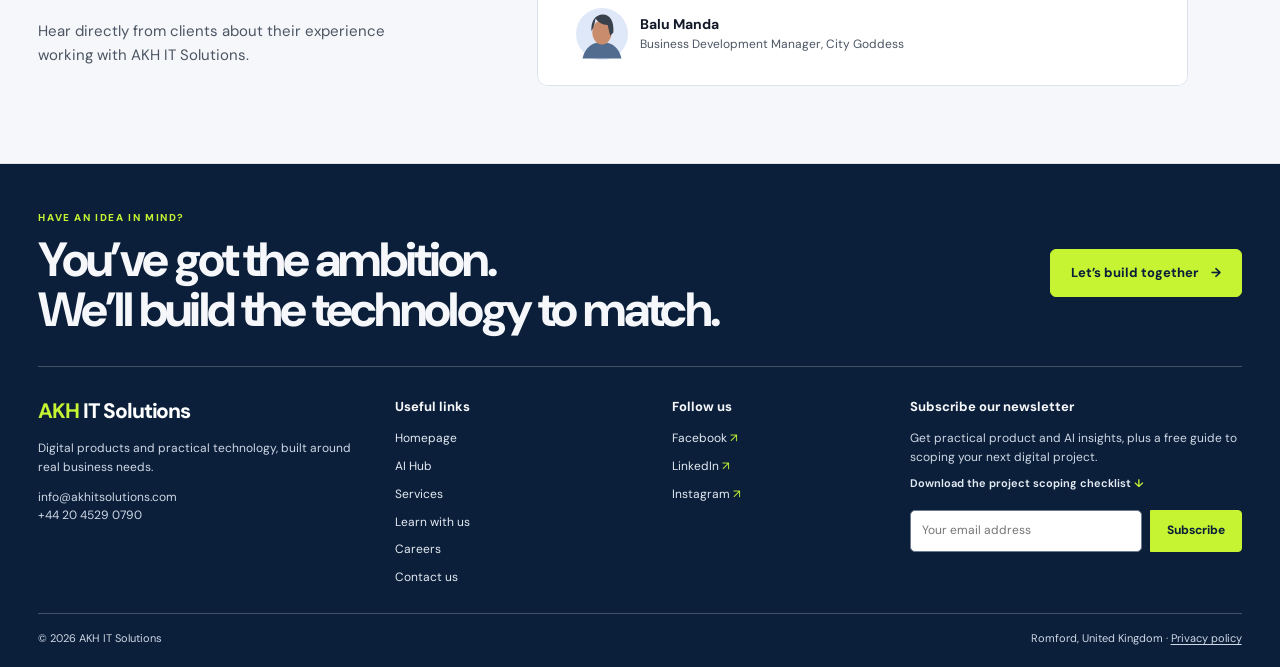
==== commit dff71d73: "Unify virtual assistant composer across pages" ====
--- a/site/index.html
+++ b/site/index.html
@@ -44,7 +44,7 @@
 <link rel="stylesheet" href="website/css/shared-shell.css">
 <link rel="stylesheet" href="website/css/akhit-unified.css?v=20261105-shared-footer">
   <link rel="stylesheet" href="website/css/homepage-refresh.css?v=20261106-hero-metrics-space">
-<link rel="stylesheet" href="website/css/assistant-consistency.css?v=20261106-virtual-assistant-label">
+<link rel="stylesheet" href="website/css/assistant-consistency.css?v=20261106-shared-composer">
   <link rel="stylesheet" href="website/css/header-consistency.css?v=20261104-five-page-consistency">
   <link rel="stylesheet" href="website/css/responsive-system.css?v=20261105-breakpoints">
   <link rel="stylesheet" href="website/css/annotation-refinements.css?v=20261106-hero-58">
@@ -154,7 +154,7 @@
     </div>
   </footer>
   <button class="lc-assistant-launcher assistant-launcher" id="assistant-launcher" type="button" aria-controls="assistant-panel" aria-expanded="false" hidden><span class="assistant-launcher-orb" aria-hidden="true"></span><span>Virtual Assistant</span></button>
-  <aside class="lc-assistant-panel assistant-panel" id="assistant-panel" hidden role="dialog" aria-labelledby="assistant-title"><div class="lc-assistant-head"><img class="assistant-logo-mark assistant-logo-mark--panel" src="website/images/home/akh-logo-mark.png" alt="" aria-hidden="true" width="40" height="40" draggable="false"><div class="lc-assistant-heading assistant-heading"><strong id="assistant-title">Chat with us</strong></div><button class="lc-assistant-close assistant-close" id="assistant-close" type="button" aria-label="Close assistant">×</button></div><p class="lc-assistant-intro assistant-intro">Hi there. Want to know more about working at AKH?</p><p class="lc-assistant-capability assistant-capability">Ask me about the open roles, our team or how to apply.</p><div class="lc-assistant-messages assistant-messages" id="assistant-messages" role="log" aria-live="polite"><p class="lc-assistant-message assistant-message">What would you like to know?</p></div><div class="lc-assistant-prompts assistant-prompts" id="assistant-prompts"><button type="button" data-prompt="What roles are open at AKH?">Open roles</button><button type="button" data-prompt="How do I apply for a role?">How to apply</button><button type="button" data-prompt="What is it like to work with the AKH team?">About the team</button></div><form class="lc-assistant-form assistant-form" id="assistant-form"><label class="lc-sr-only" for="assistant-input">Ask AKH a question</label><input class="lc-assistant-input assistant-input" id="assistant-input" type="text" maxlength="500" placeholder="Ask a question…" autocomplete="off"><button class="lc-assistant-voice assistant-voice" id="assistant-voice" type="button" aria-label="Use voice input" aria-describedby="assistant-disclosure" aria-pressed="false"><svg class="assistant-mic-icon" viewBox="0 0 24 24" aria-hidden="true" focusable="false"><rect x="9" y="3" width="6" height="11" rx="3"></rect><path d="M5.5 11a6.5 6.5 0 0 0 13 0M12 17.5V21m-4 0h8"></path></svg></button><button class="lc-assistant-send assistant-send" type="submit" aria-label="Send question">→</button></form><p class="lc-assistant-disclosure assistant-disclosure" id="assistant-disclosure">Optional voice input: your browser may send audio to its speech service for transcription. Typing always works.</p><p class="lc-assistant-status assistant-status" id="assistant-status" role="status" aria-live="polite"></p></aside>
+  <aside class="lc-assistant-panel assistant-panel" id="assistant-panel" hidden role="dialog" aria-labelledby="assistant-title"><div class="lc-assistant-head"><img class="assistant-logo-mark assistant-logo-mark--panel" src="website/images/home/akh-logo-mark.png" alt="" aria-hidden="true" width="40" height="40" draggable="false"><div class="lc-assistant-heading assistant-heading"><strong id="assistant-title">Chat with us</strong></div><button class="lc-assistant-close assistant-close" id="assistant-close" type="button" aria-label="Close assistant">×</button></div><p class="lc-assistant-intro assistant-intro">Hi there. Want to know more about working at AKH?</p><p class="lc-assistant-capability assistant-capability">Ask me about the open roles, our team or how to apply.</p><div class="lc-assistant-messages assistant-messages" id="assistant-messages" role="log" aria-live="polite"><p class="lc-assistant-message assistant-message">What would you like to know?</p></div><div class="lc-assistant-prompts assistant-prompts" id="assistant-prompts"><button type="button" data-prompt="What roles are open at AKH?">Open roles</button><button type="button" data-prompt="How do I apply for a role?">How to apply</button><button type="button" data-prompt="What is it like to work with the AKH team?">About the team</button></div><form class="lc-assistant-form assistant-form" id="assistant-form"><div class="assistant-composer"><label class="lc-sr-only" for="assistant-input">Ask AKH a question</label><input class="lc-assistant-input assistant-input" id="assistant-input" type="text" maxlength="500" placeholder="Ask a question…" autocomplete="off"><button class="lc-assistant-voice assistant-voice" id="assistant-voice" type="button" aria-label="Use voice input" aria-pressed="false"><svg class="assistant-mic-icon" viewBox="0 0 24 24" aria-hidden="true" focusable="false"><rect x="9" y="3" width="6" height="11" rx="3"></rect><path d="M5.5 11a6.5 6.5 0 0 0 13 0M12 17.5V21m-4 0h8"></path></svg></button><button class="lc-assistant-send assistant-send" type="submit" aria-label="Send question">→</button></div></form><p class="lc-assistant-status assistant-status" id="assistant-status" role="status" aria-live="polite"></p></aside>
   <dialog class="modal launch-dialog" id="waitlist-dialog" aria-labelledby="waitlist-title"><div class="modal-inner"><div class="modal-top"><div><p class="eyebrow">RetailWeave · Private early access</p><h2 id="waitlist-title">Get special early access.</h2></div><button class="modal-close" id="close-waitlist" type="button" aria-label="Close waitlist dialog">×</button></div><p class="launch-intro">RetailWeave is an upcoming in-house retail operations platform bringing products, orders, inventory, returns, shipping, sellers, payments, finance and reporting together.</p><form class="waitlist-form" id="waitlist-form" novalidate><label class="field"><span class="field-label">Email address</span><input id="waitlist-email" name="email" type="email" autocomplete="email" placeholder="you@company.com" required></label><button class="cta" type="submit">Join the waitlist <span aria-hidden="true">→</span></button></form><p class="waitlist-note" id="waitlist-status" role="status" aria-live="polite"></p></div></dialog>
 
   <script>
--- a/site/website/css/assistant-consistency.css
+++ b/site/website/css/assistant-consistency.css
@@ -242,3 +242,63 @@
   body:is(.homepage-page,.ai-hub-page,.learn-with-us-page,.careers-page,.services-page) :is(.assistant-launcher,.lc-assistant-launcher,.ai-assistant-launcher),
   body:is(.homepage-page,.ai-hub-page,.learn-with-us-page,.careers-page,.services-page) .assistant-launcher-orb + span { transition: none !important; }
 }
+
+/* Shared taller assistant with an integrated, accessible message composer. */
+body:is(.homepage-page,.ai-hub-page,.learn-with-us-page,.careers-page,.services-page) :is(.assistant-panel,.lc-assistant-panel,.ai-assistant-panel) {
+  height: min(650px, calc(100dvh - 116px)) !important;
+  max-height: min(650px, calc(100dvh - 116px)) !important;
+}
+body:is(.homepage-page,.ai-hub-page,.learn-with-us-page,.careers-page,.services-page) :is(.assistant-messages,.lc-assistant-messages,.ai-assistant-messages) {
+  min-height: 0 !important;
+  flex: 1 1 auto !important;
+}
+body:is(.homepage-page,.ai-hub-page,.learn-with-us-page,.careers-page,.services-page) :is(.assistant-form,.lc-assistant-form,.ai-assistant-form) {
+  display: block !important;
+  flex: none !important;
+  padding: 10px 12px 8px !important;
+  border-top: 1px solid #E1E7EF !important;
+}
+body:is(.homepage-page,.ai-hub-page,.learn-with-us-page,.careers-page,.services-page) .assistant-composer {
+  display: flex !important;
+  min-width: 0 !important;
+  min-height: 54px !important;
+  align-items: center !important;
+  gap: 6px !important;
+  padding: 5px 6px 5px 12px !important;
+  border: 1px solid #C8D3E2 !important;
+  border-radius: 13px !important;
+  background: #F6F7FA !important;
+  transition: border-color .18s ease, box-shadow .18s ease !important;
+}
+body:is(.homepage-page,.ai-hub-page,.learn-with-us-page,.careers-page,.services-page) .assistant-composer:focus-within {
+  border-color: #1F4FD8 !important;
+  box-shadow: 0 0 0 3px rgb(31 79 216 / 13%) !important;
+}
+body:is(.homepage-page,.ai-hub-page,.learn-with-us-page,.careers-page,.services-page) :is(.assistant-input,.lc-assistant-input,.ai-assistant-input) {
+  width: 0 !important;
+  min-width: 0 !important;
+  min-height: 40px !important;
+  height: 40px !important;
+  flex: 1 1 auto !important;
+  padding: 8px 0 !important;
+  border: 0 !important;
+  border-radius: 0 !important;
+  outline: 0 !important;
+  color: #111827 !important;
+  background: transparent !important;
+  box-shadow: none !important;
+  font: 400 14px/1.4 "DM Sans", Arial, sans-serif !important;
+}
+body:is(.homepage-page,.ai-hub-page,.learn-with-us-page,.careers-page,.services-page) :is(.assistant-status,.lc-assistant-status,.ai-assistant-status):empty { display: none !important; }
+body:is(.homepage-page,.ai-hub-page,.learn-with-us-page,.careers-page,.services-page) .assistant-composer,
+body:is(.homepage-page,.ai-hub-page,.learn-with-us-page,.careers-page,.services-page) :is(.assistant-voice,.lc-assistant-voice,.ai-assistant-voice),
+body:is(.homepage-page,.ai-hub-page,.learn-with-us-page,.careers-page,.services-page) :is(.assistant-send,.lc-assistant-send,.ai-assistant-send) { flex-shrink: 0 !important; }
+@media (max-width: 760px) {
+  body:is(.homepage-page,.ai-hub-page,.learn-with-us-page,.careers-page,.services-page) :is(.assistant-panel,.lc-assistant-panel,.ai-assistant-panel) {
+    height: min(610px, calc(100dvh - 102px)) !important;
+    max-height: min(610px, calc(100dvh - 102px)) !important;
+  }
+}
+@media (prefers-reduced-motion: reduce) {
+  body:is(.homepage-page,.ai-hub-page,.learn-with-us-page,.careers-page,.services-page) .assistant-composer { transition: none !important; }
+}
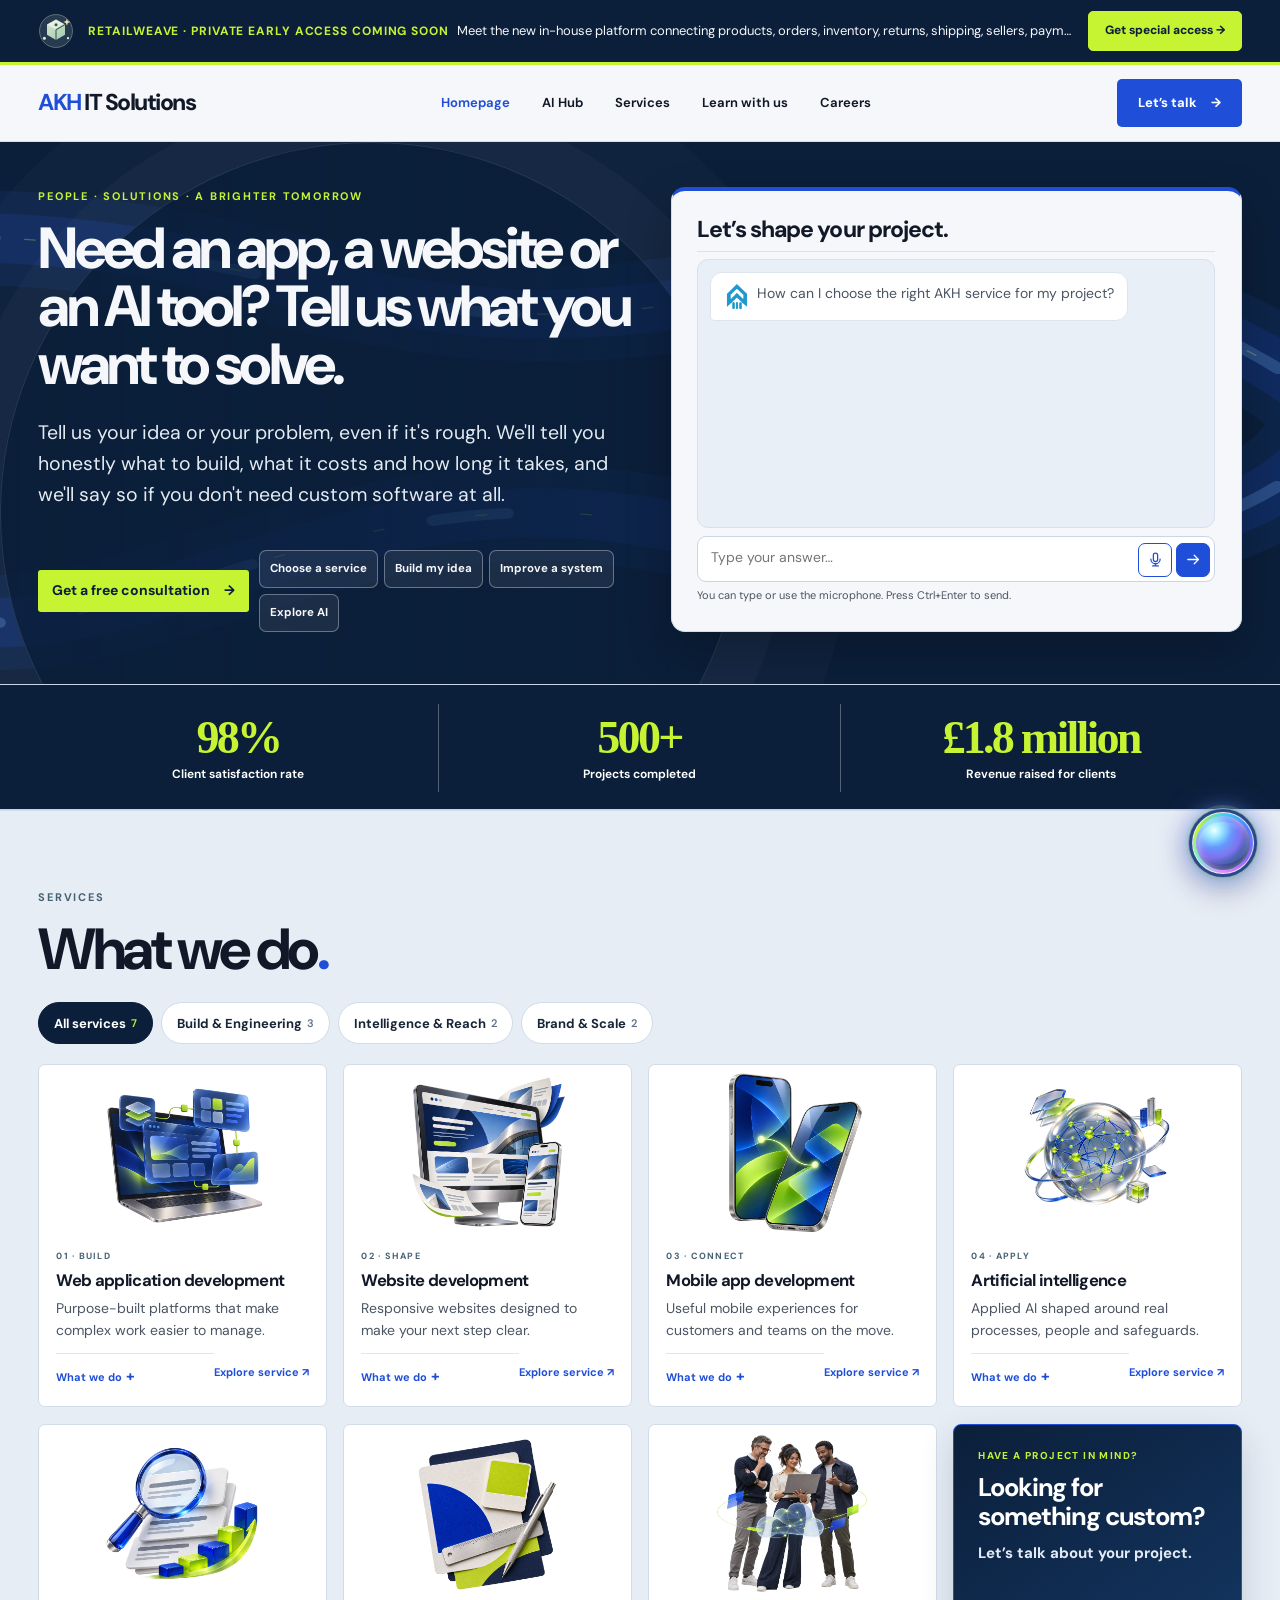
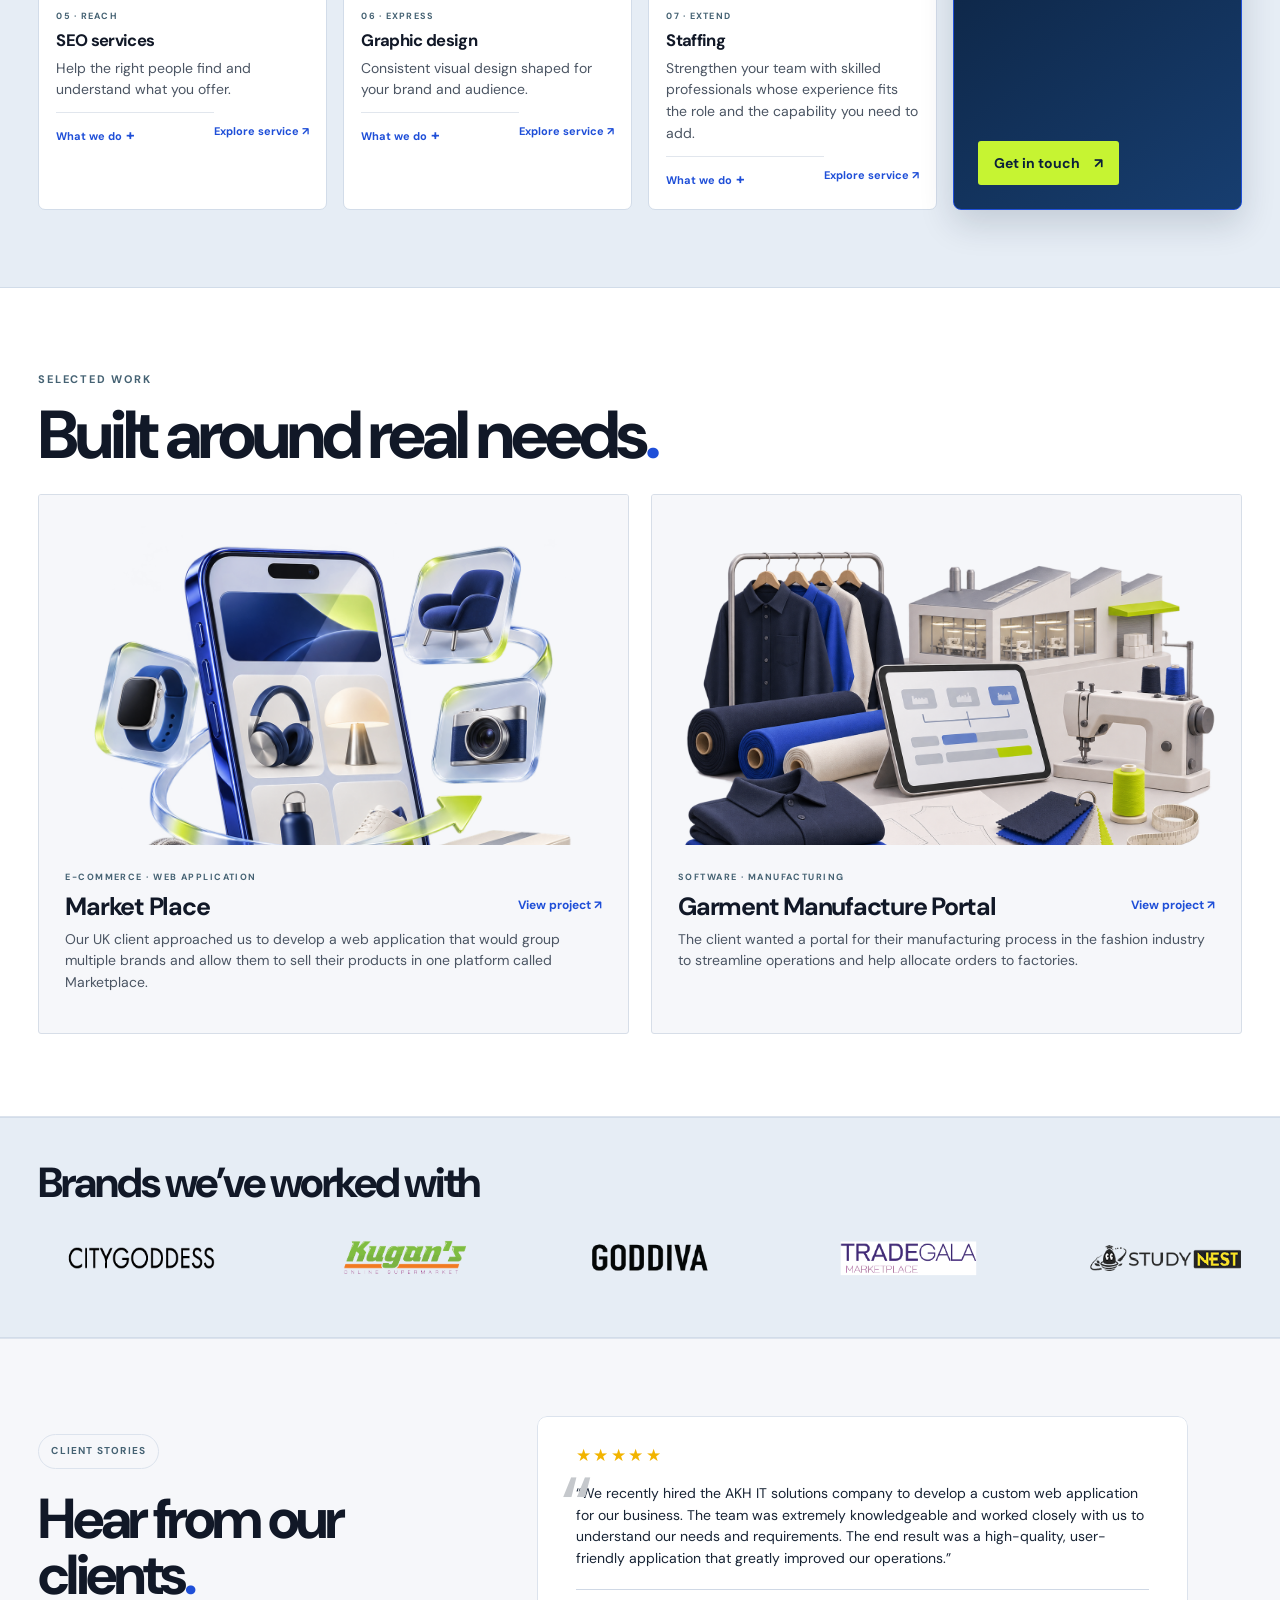
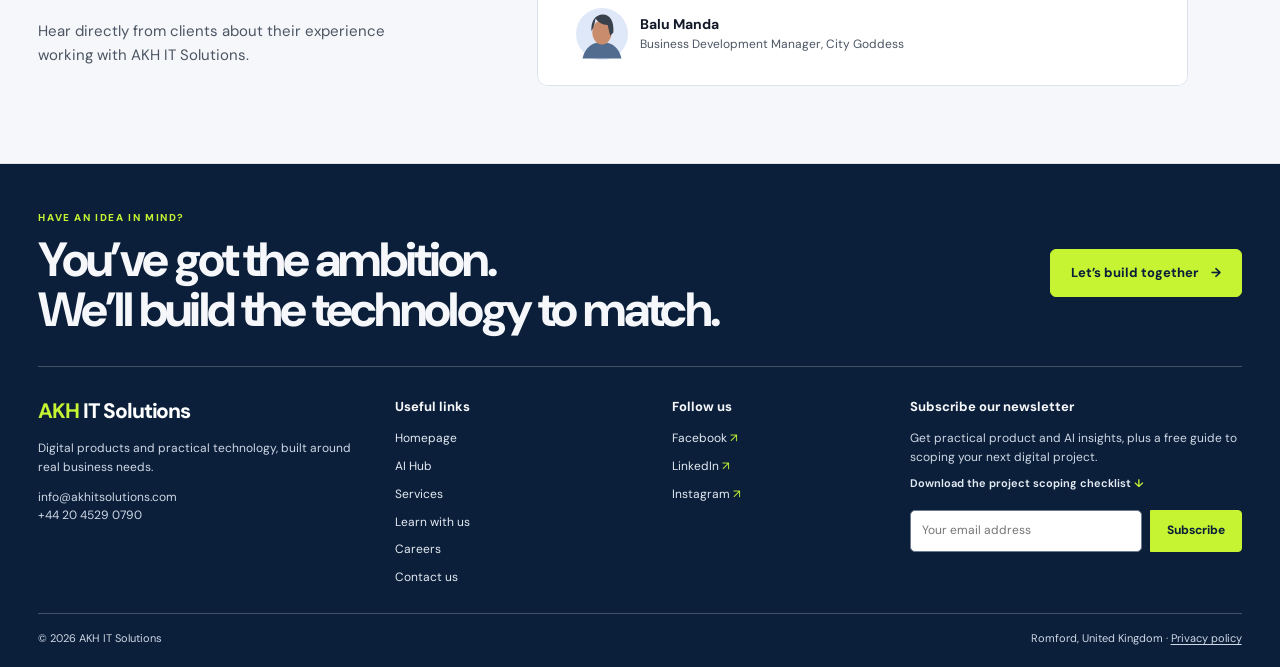
==== commit c2e73765: "Polish assistant composer controls" ====
--- a/site/index.html
+++ b/site/index.html
@@ -44,7 +44,7 @@
 <link rel="stylesheet" href="website/css/shared-shell.css">
 <link rel="stylesheet" href="website/css/akhit-unified.css?v=20261105-shared-footer">
   <link rel="stylesheet" href="website/css/homepage-refresh.css?v=20261106-hero-metrics-space">
-<link rel="stylesheet" href="website/css/assistant-consistency.css?v=20261106-shared-composer">
+<link rel="stylesheet" href="website/css/assistant-consistency.css?v=20261106-composer-controls">
   <link rel="stylesheet" href="website/css/header-consistency.css?v=20261104-five-page-consistency">
   <link rel="stylesheet" href="website/css/responsive-system.css?v=20261105-breakpoints">
   <link rel="stylesheet" href="website/css/annotation-refinements.css?v=20261106-hero-58">
--- a/site/website/css/assistant-consistency.css
+++ b/site/website/css/assistant-consistency.css
@@ -274,6 +274,18 @@
   border-color: #1F4FD8 !important;
   box-shadow: 0 0 0 3px rgb(31 79 216 / 13%) !important;
 }
+body:is(.homepage-page,.ai-hub-page,.learn-with-us-page,.careers-page,.services-page) :is(.assistant-panel,.lc-assistant-panel,.ai-assistant-panel) :is(.assistant-voice,.lc-assistant-voice,.ai-assistant-voice,.assistant-send,.lc-assistant-send,.ai-assistant-send) {
+  display: grid !important;
+  width: 36px !important;
+  min-width: 36px !important;
+  height: 36px !important;
+  min-height: 36px !important;
+  padding: 0 !important;
+  place-items: center !important;
+  border-radius: 9px !important;
+  font-size: 17px !important;
+  line-height: 1 !important;
+}
 body:is(.homepage-page,.ai-hub-page,.learn-with-us-page,.careers-page,.services-page) :is(.assistant-input,.lc-assistant-input,.ai-assistant-input) {
   width: 0 !important;
   min-width: 0 !important;
@@ -289,6 +301,11 @@
   box-shadow: none !important;
   font: 400 14px/1.4 "DM Sans", Arial, sans-serif !important;
 }
+body:is(.homepage-page,.ai-hub-page,.learn-with-us-page,.careers-page,.services-page) :is(.assistant-panel,.lc-assistant-panel,.ai-assistant-panel) :is(.assistant-input,.lc-assistant-input,.ai-assistant-input):focus,
+body:is(.homepage-page,.ai-hub-page,.learn-with-us-page,.careers-page,.services-page) :is(.assistant-panel,.lc-assistant-panel,.ai-assistant-panel) :is(.assistant-input,.lc-assistant-input,.ai-assistant-input):focus-visible {
+  outline: 0 !important;
+  box-shadow: none !important;
+}
 body:is(.homepage-page,.ai-hub-page,.learn-with-us-page,.careers-page,.services-page) :is(.assistant-status,.lc-assistant-status,.ai-assistant-status):empty { display: none !important; }
 body:is(.homepage-page,.ai-hub-page,.learn-with-us-page,.careers-page,.services-page) .assistant-composer,
 body:is(.homepage-page,.ai-hub-page,.learn-with-us-page,.careers-page,.services-page) :is(.assistant-voice,.lc-assistant-voice,.ai-assistant-voice),
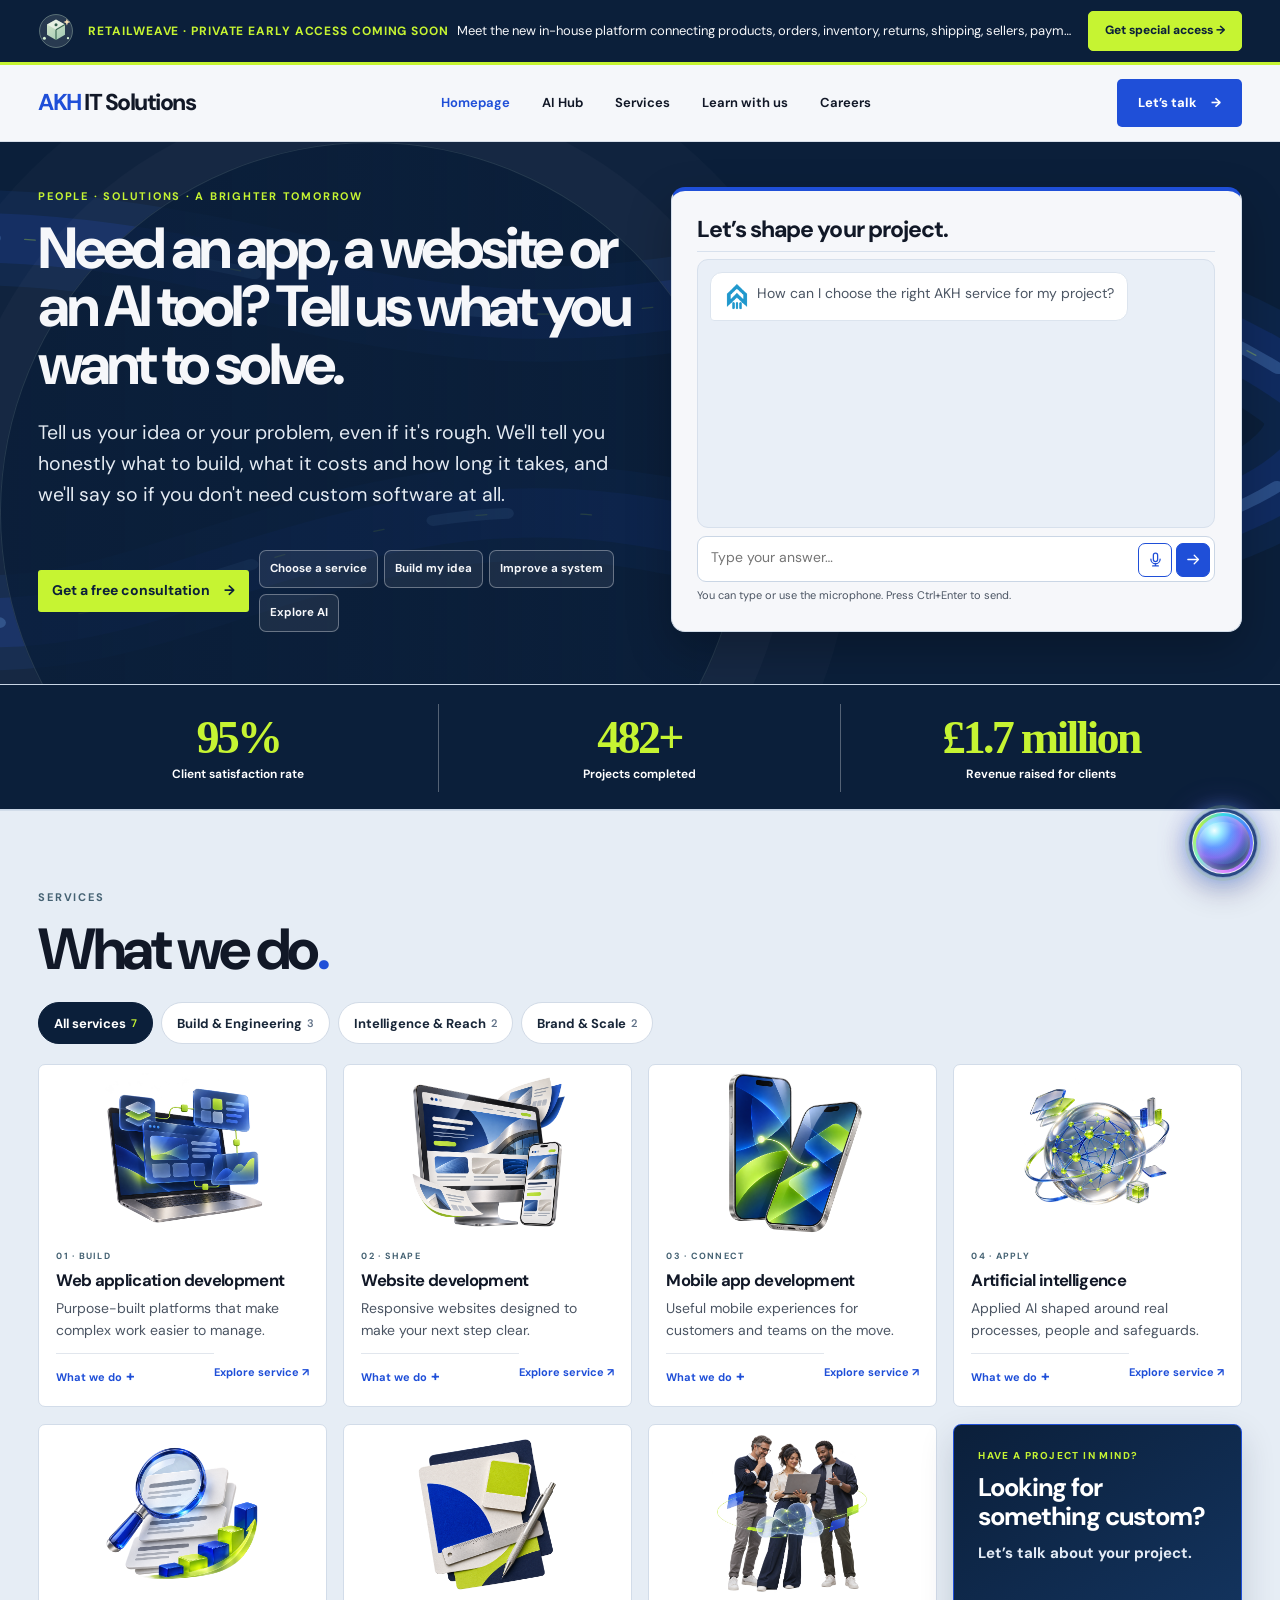
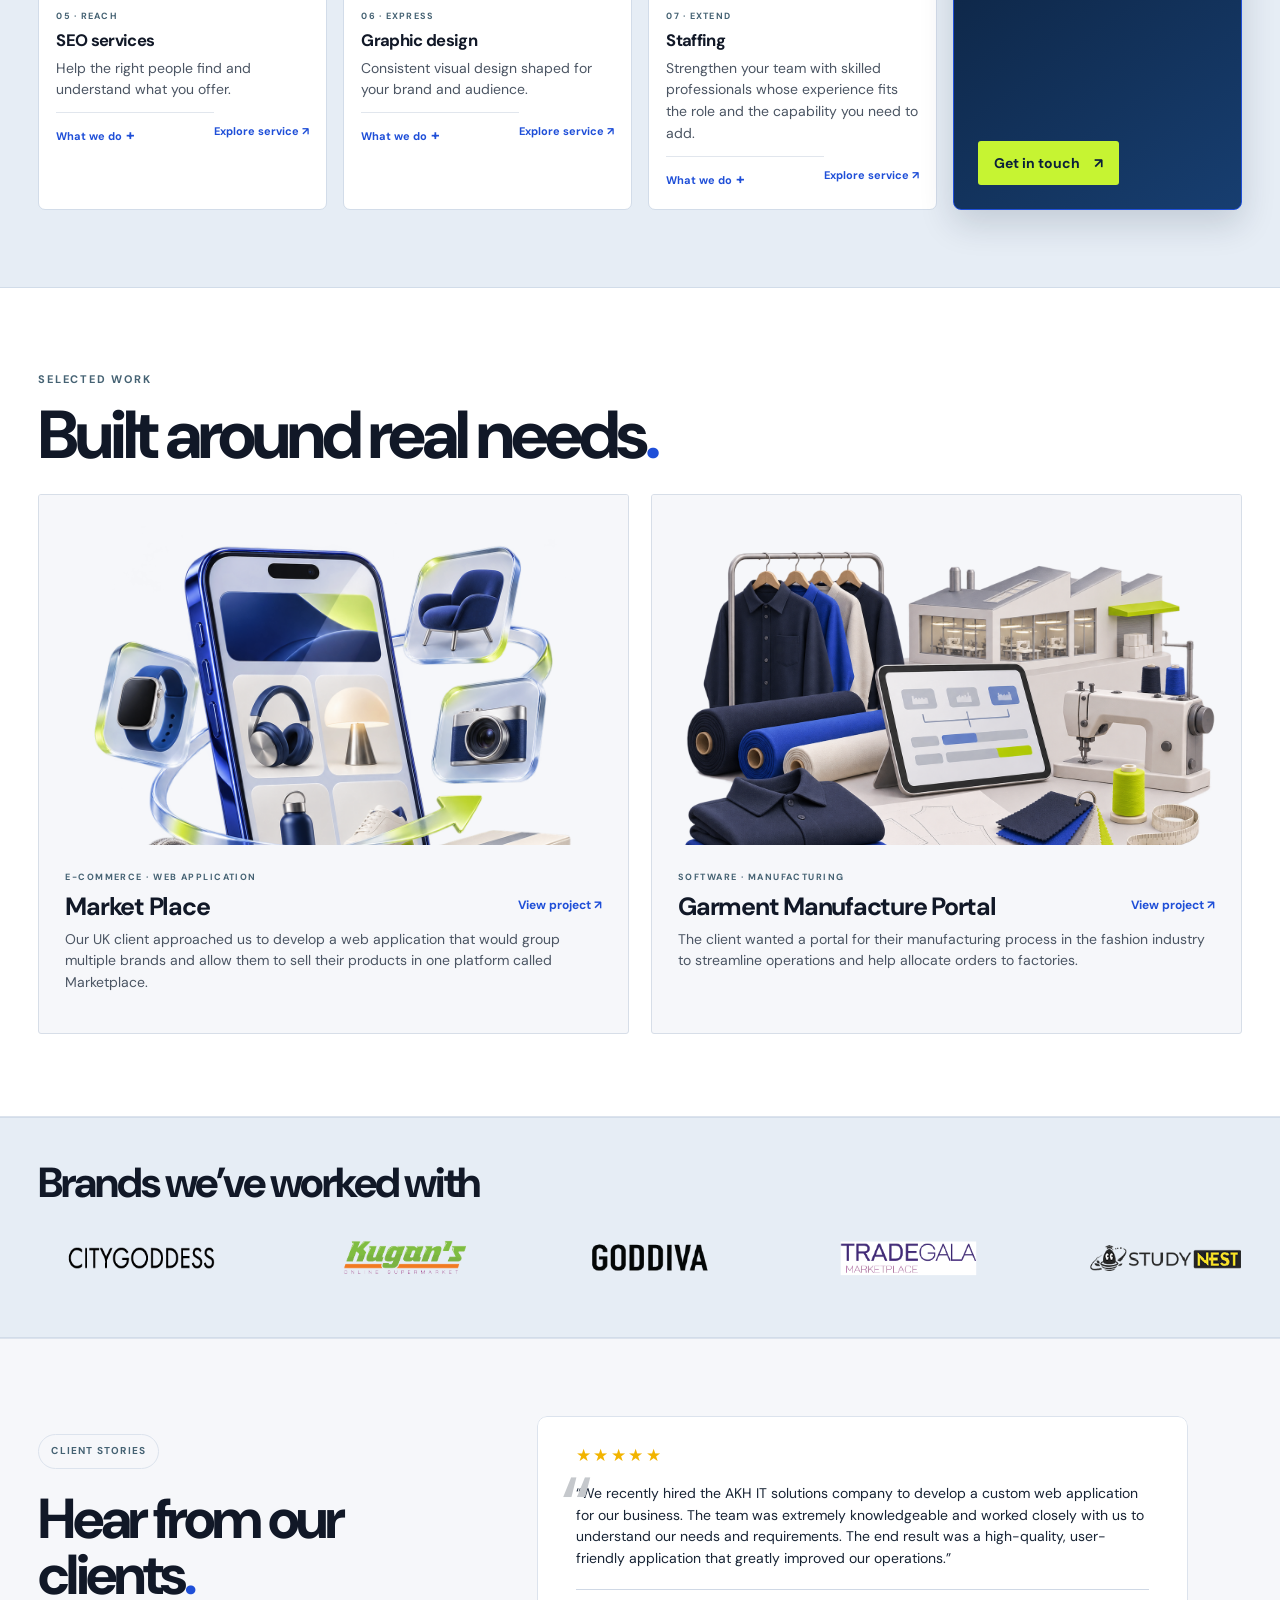
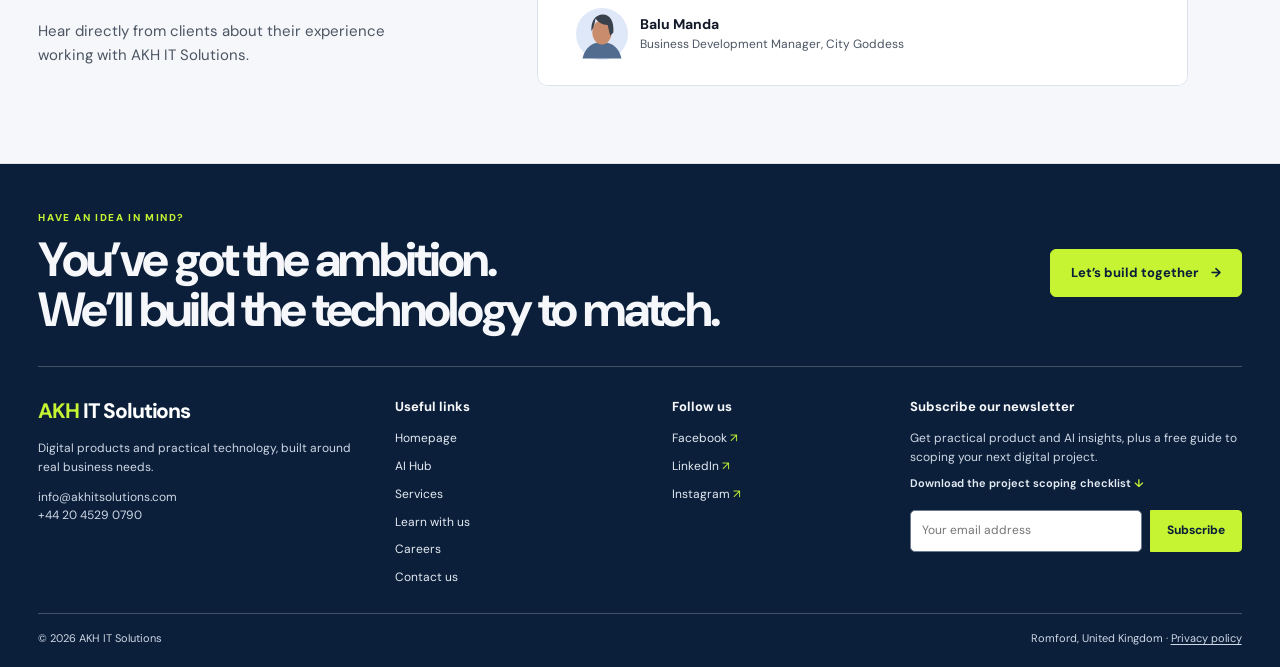
==== commit cc9b43af: "Enforce shared assistant composer styling" ====
--- a/site/index.html
+++ b/site/index.html
@@ -44,7 +44,7 @@
 <link rel="stylesheet" href="website/css/shared-shell.css">
 <link rel="stylesheet" href="website/css/akhit-unified.css?v=20261105-shared-footer">
   <link rel="stylesheet" href="website/css/homepage-refresh.css?v=20261106-hero-metrics-space">
-<link rel="stylesheet" href="website/css/assistant-consistency.css?v=20261106-composer-controls">
+<link rel="stylesheet" href="website/css/assistant-consistency.css?v=20261106-composer-match">
   <link rel="stylesheet" href="website/css/header-consistency.css?v=20261104-five-page-consistency">
   <link rel="stylesheet" href="website/css/responsive-system.css?v=20261105-breakpoints">
   <link rel="stylesheet" href="website/css/annotation-refinements.css?v=20261106-hero-58">
--- a/site/website/css/assistant-consistency.css
+++ b/site/website/css/assistant-consistency.css
@@ -319,3 +319,60 @@
 @media (prefers-reduced-motion: reduce) {
   body:is(.homepage-page,.ai-hub-page,.learn-with-us-page,.careers-page,.services-page) .assistant-composer { transition: none !important; }
 }
+
+/* Keep the floating assistant composer identical even when page CSS differs. */
+#assistant-panel .assistant-composer {
+  display: flex !important;
+  min-width: 0 !important;
+  min-height: 54px !important;
+  align-items: center !important;
+  gap: 6px !important;
+  padding: 5px 6px 5px 12px !important;
+  border: 1px solid #C8D3E2 !important;
+  border-radius: 13px !important;
+  background: #F6F7FA !important;
+}
+#assistant-panel .assistant-composer:focus-within {
+  border-color: #1F4FD8 !important;
+  outline: 0 !important;
+  box-shadow: 0 0 0 3px rgb(31 79 216 / 18%) !important;
+}
+#assistant-panel #assistant-input {
+  width: 0 !important;
+  min-width: 0 !important;
+  min-height: 40px !important;
+  height: 40px !important;
+  flex: 1 1 auto !important;
+  padding: 8px 0 !important;
+  border: 0 !important;
+  border-radius: 0 !important;
+  outline: 0 !important;
+  color: #111827 !important;
+  background: transparent !important;
+  box-shadow: none !important;
+  font: 400 14px/1.4 "DM Sans", Arial, sans-serif !important;
+}
+#assistant-panel #assistant-input:focus,
+#assistant-panel #assistant-input:focus-visible {
+  border: 0 !important;
+  outline: 0 !important;
+  box-shadow: none !important;
+}
+#assistant-panel #assistant-voice,
+#assistant-panel .assistant-send {
+  display: grid !important;
+  width: 36px !important;
+  min-width: 36px !important;
+  min-height: 36px !important;
+  height: 36px !important;
+  flex: 0 0 36px !important;
+  align-items: center !important;
+  justify-items: center !important;
+  padding: 0 !important;
+  border: 1px solid #1F4FD8 !important;
+  border-radius: 9px !important;
+  color: #fff !important;
+  background: #1F4FD8 !important;
+  font-size: 17px !important;
+  line-height: 1 !important;
+}
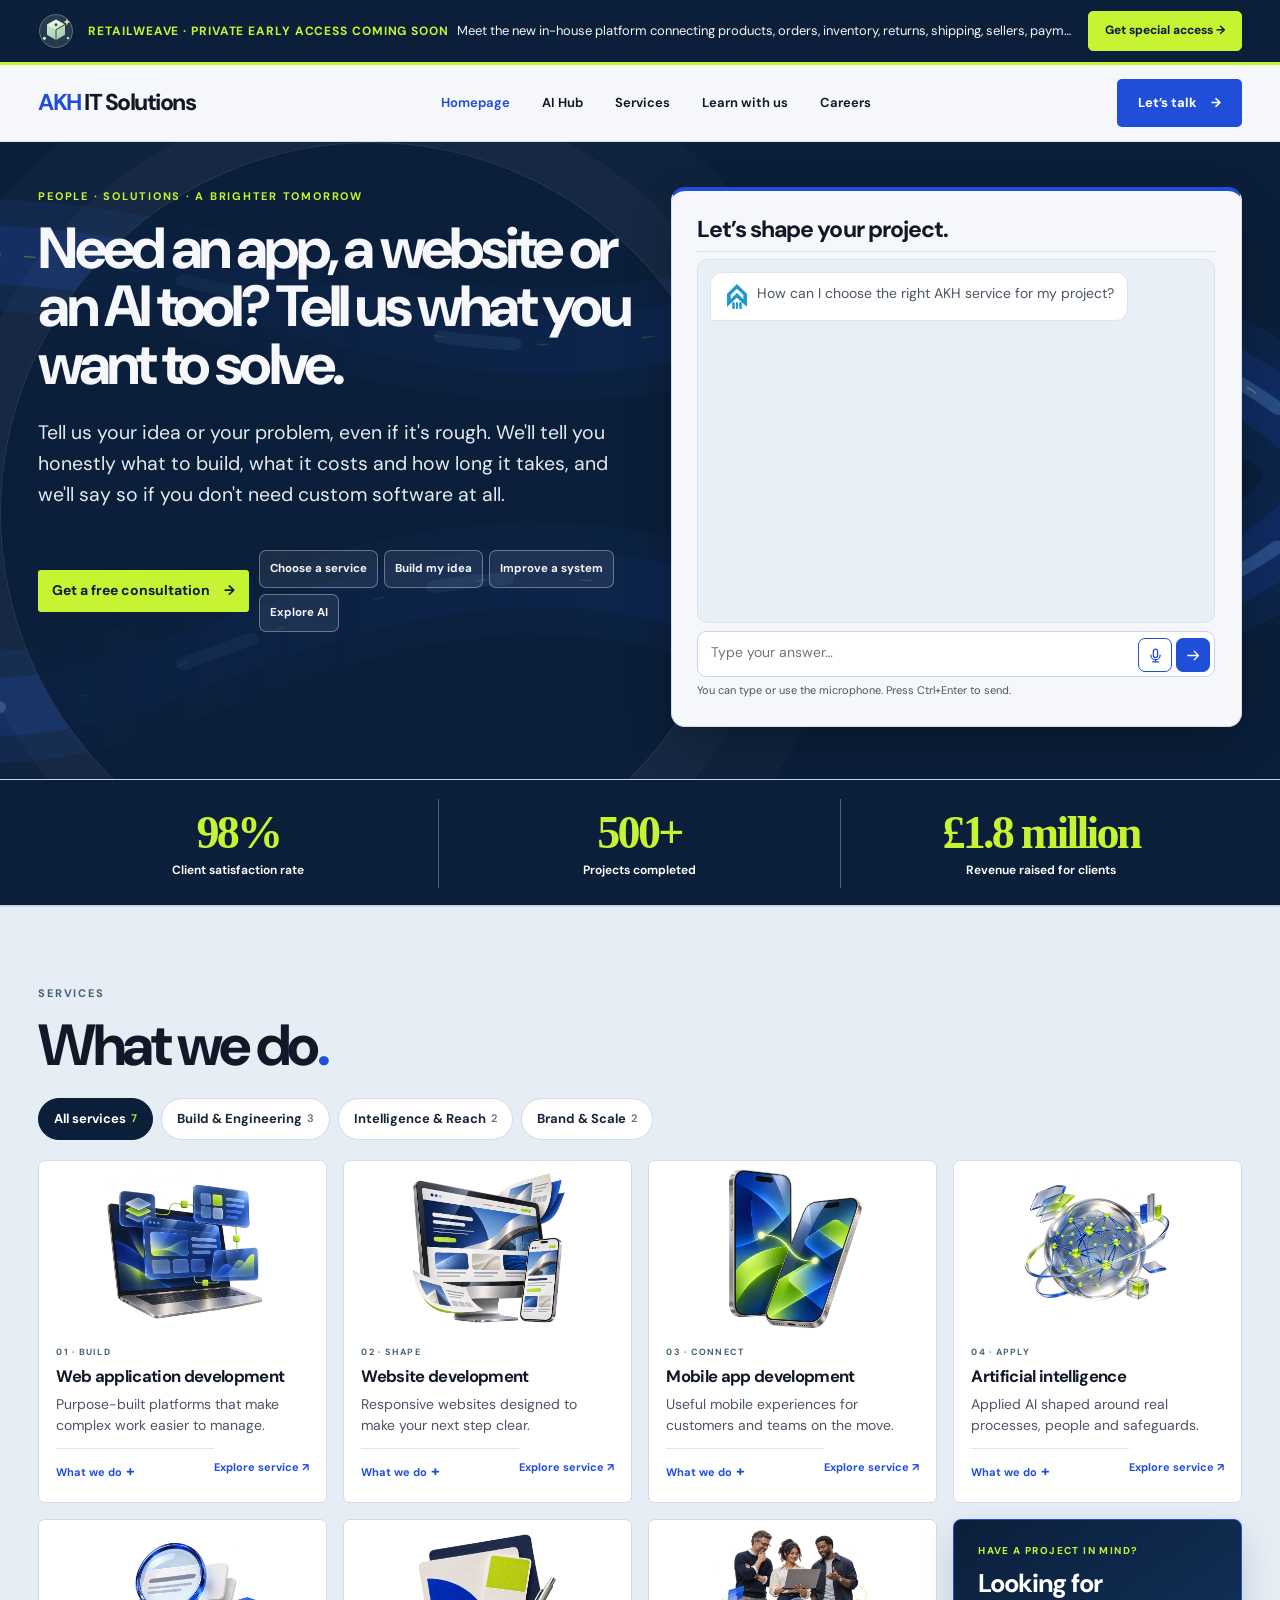
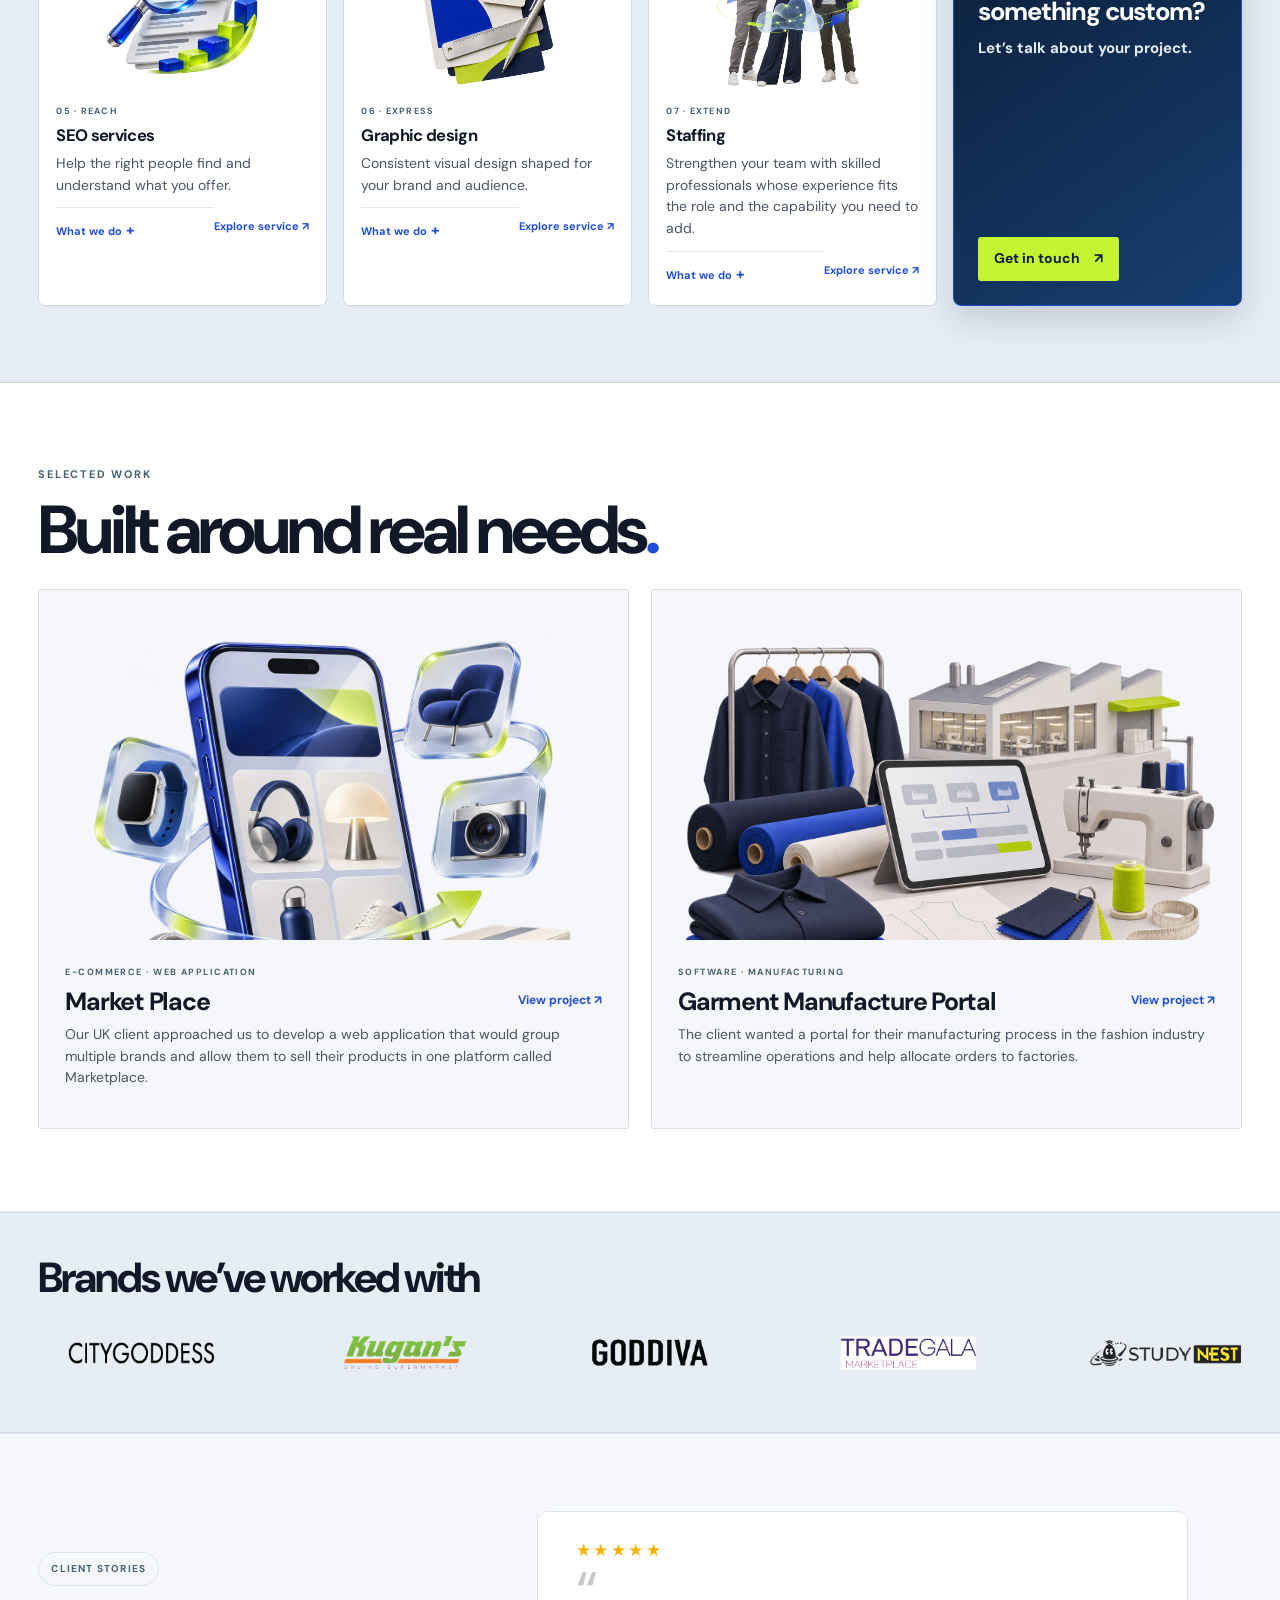
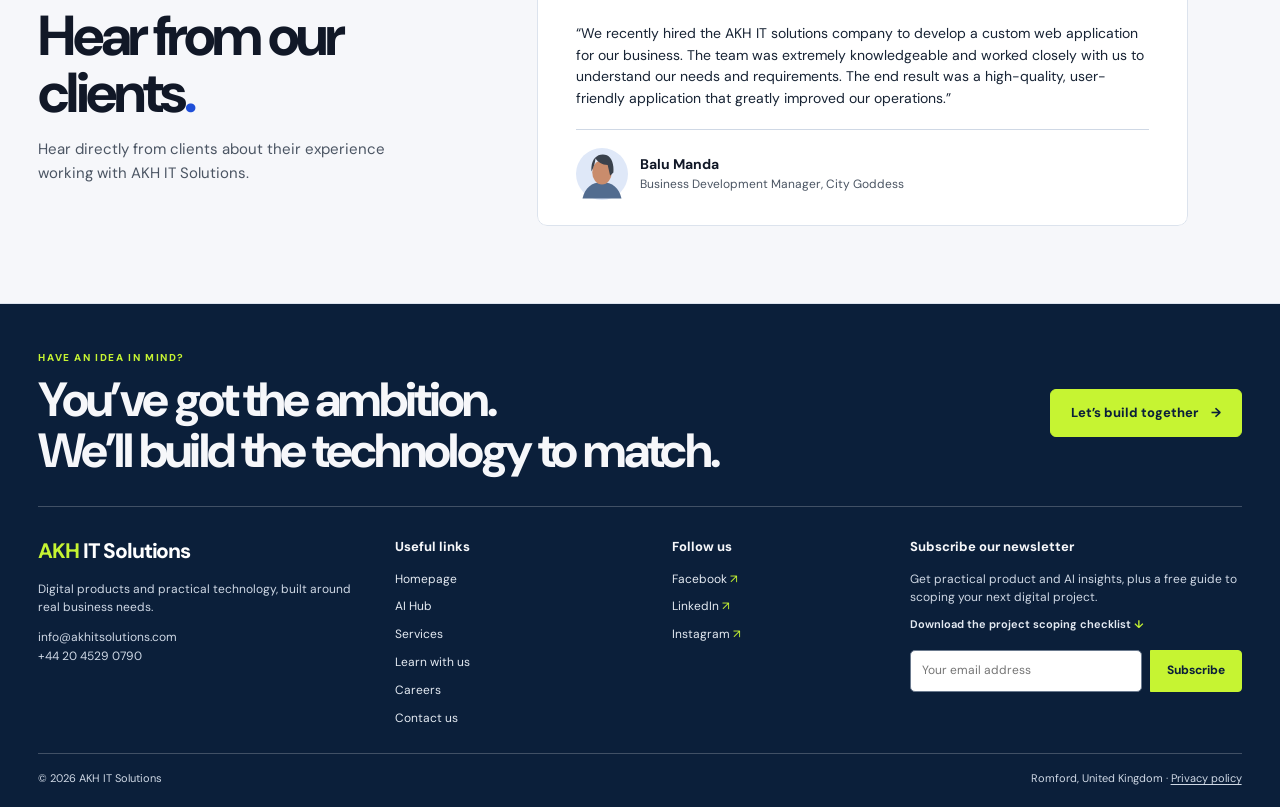
==== commit 4221a6fc: "Fix homepage chat and AI case study visibility" ====
--- a/site/index.html
+++ b/site/index.html
@@ -47,7 +47,7 @@
 <link rel="stylesheet" href="website/css/assistant-consistency.css?v=20261106-composer-match">
   <link rel="stylesheet" href="website/css/header-consistency.css?v=20261104-five-page-consistency">
   <link rel="stylesheet" href="website/css/responsive-system.css?v=20261105-breakpoints">
-  <link rel="stylesheet" href="website/css/annotation-refinements.css?v=20261106-hero-58">
+  <link rel="stylesheet" href="website/css/annotation-refinements.css?v=20261106-chat-quote-link-fix">
   <link rel="stylesheet" href="website/css/spacing-refinements.css?v=20261106">
   <link rel="stylesheet" href="website/css/section-bands.css?v=20261106-1">
 </head>
--- a/site/website/css/annotation-refinements.css
+++ b/site/website/css/annotation-refinements.css
@@ -65,13 +65,17 @@
   font-size: clamp(16px, 1.62vw, 19px) !important;
 }
 .ai-hub-page .ai-case-study-link {
-  color: #8ab8ff !important;
+  color: #007C91 !important;
   text-decoration: underline !important;
   text-decoration-color: currentColor !important;
-  text-underline-offset: 4px;
+  text-underline-offset: 5px;
+  text-decoration-thickness: 2px !important;
+  font-size: 16px !important;
+  font-weight: 800 !important;
 }
 .ai-hub-page .ai-case-study-link:hover,
-.ai-hub-page .ai-case-study-link:focus-visible { color: #c0d9ff !important; }
+.ai-hub-page .ai-case-study-link:focus-visible { color: #006574 !important; }
+.ai-hub-page .ai-case-study-link:focus-visible { outline: 3px solid #007C91 !important; outline-offset: 4px; }
 .ai-hub-page .ai-taxonomy-details article > span { font-size: 10px; }
 .ai-hub-page .ai-taxonomy-details h3 { font-size: 18px !important; }
 .ai-hub-page .ai-taxonomy-details p { font-size: 14px !important; line-height: 1.55; }
@@ -186,3 +190,55 @@
   .services-page .services-hero::before,
   .services-page .services-hero::after { animation: none !important; }
 }
+
+/* Keep the Homepage project chat fixed while its transcript grows and scrolls inside. */
+.homepage-page .hero-intake {
+  height: 540px !important;
+  max-height: min(540px, calc(100vh - 32px)) !important;
+  max-height: min(540px, calc(100dvh - 32px)) !important;
+  min-height: 0 !important;
+  overflow: hidden;
+  flex: 0 0 auto !important;
+}
+.homepage-page .intake-thread {
+  flex: 1 1 0 !important;
+  min-height: 0 !important;
+  max-height: none !important;
+  overflow-x: hidden !important;
+  overflow-y: auto !important;
+  overscroll-behavior: contain;
+}
+.homepage-page .intake-composer,
+.homepage-page .intake-status,
+.homepage-page .intake-reset { flex: 0 0 auto !important; }
+@media (max-width: 1023px) {
+  .homepage-page .hero-intake {
+    height: 350px !important;
+    max-height: min(350px, calc(100vh - 24px)) !important;
+    max-height: min(350px, calc(100dvh - 24px)) !important;
+  }
+}
+@media (max-width: 430px) {
+  .homepage-page .hero-intake {
+    height: 330px !important;
+    max-height: min(330px, calc(100vh - 24px)) !important;
+    max-height: min(330px, calc(100dvh - 24px)) !important;
+  }
+}
+
+/* Put the testimonial quote ornament in its own row so it never covers the text. */
+.homepage-page .quote-card .quote-mark {
+  position: relative !important;
+  inset: auto !important;
+  z-index: auto !important;
+  display: block;
+  width: max-content;
+  height: 44px;
+  margin: -8px 0 -10px;
+  color: #C5C8CC !important;
+  font-size: 60px !important;
+  line-height: .8 !important;
+}
+@media (max-width: 640px) {
+  .homepage-page .quote-card .quote-mark { height: 40px; margin: -6px 0 -8px; font-size: 54px !important; }
+}
